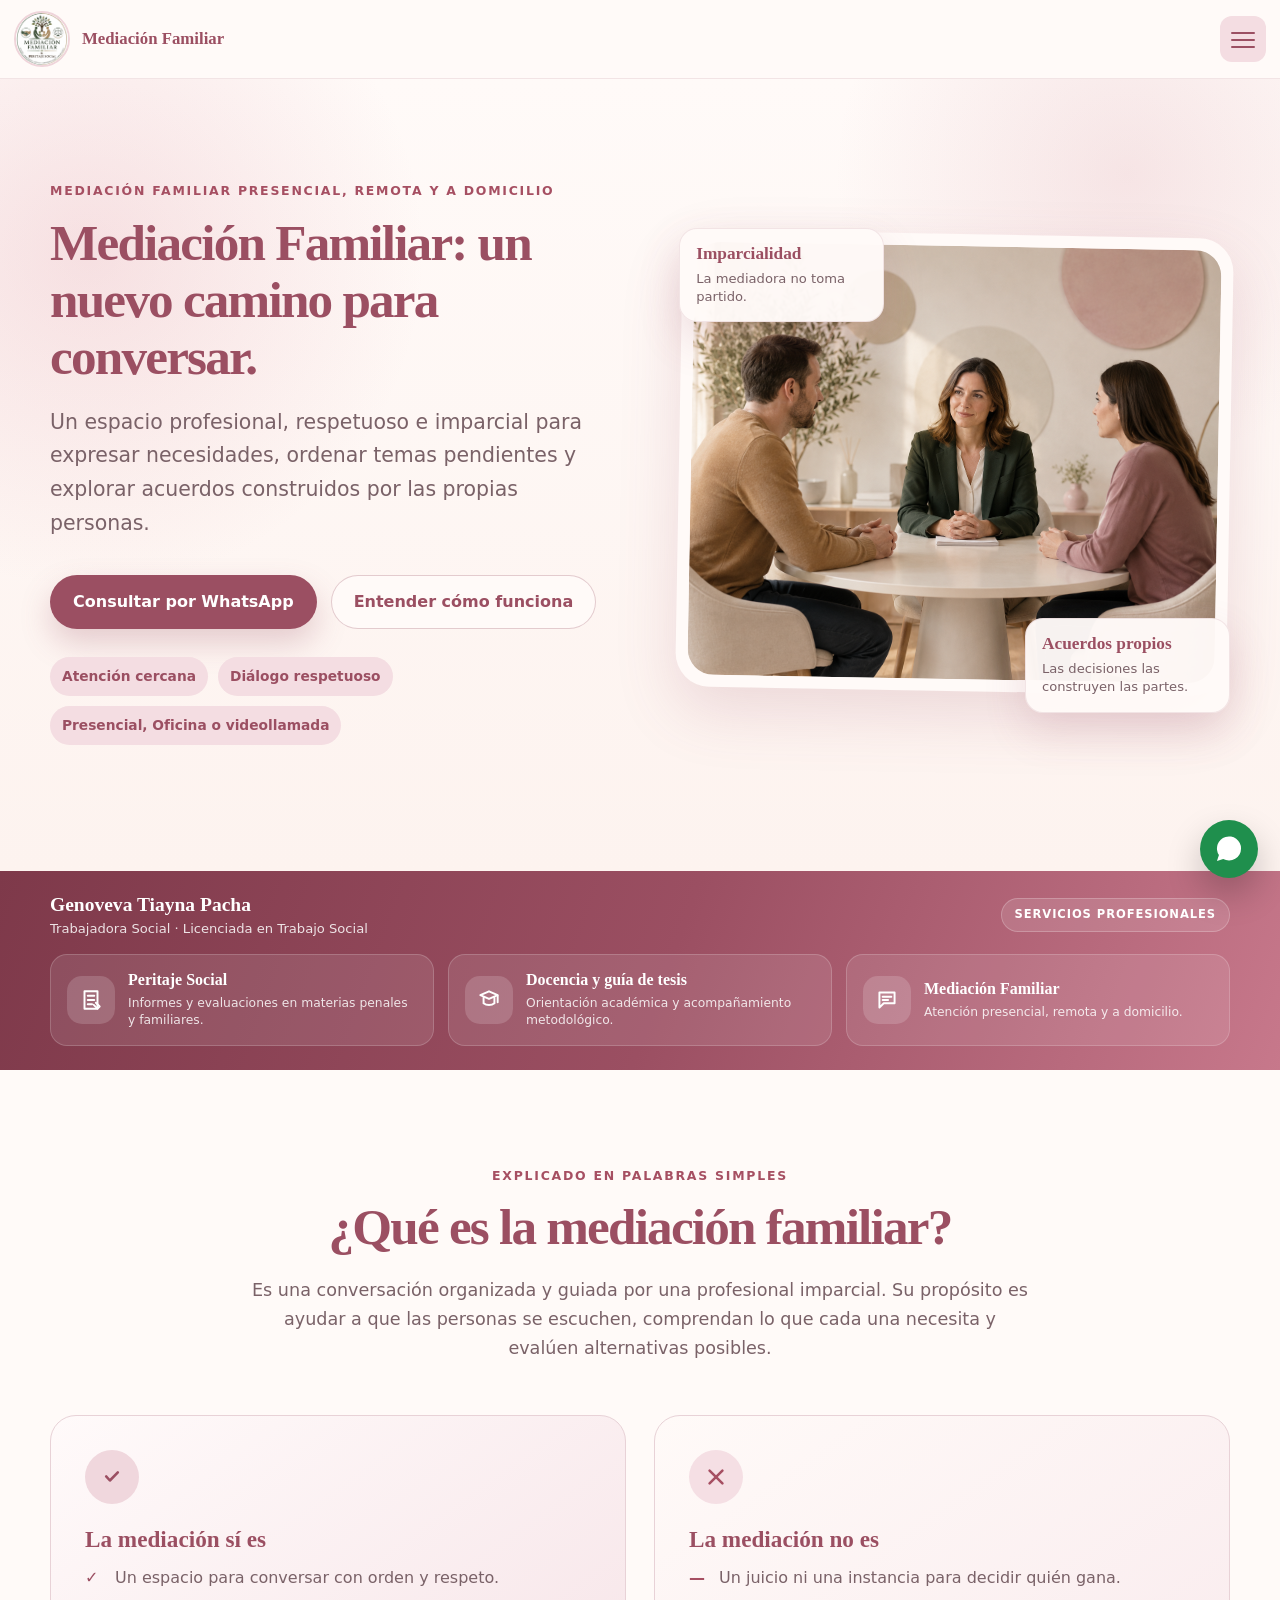
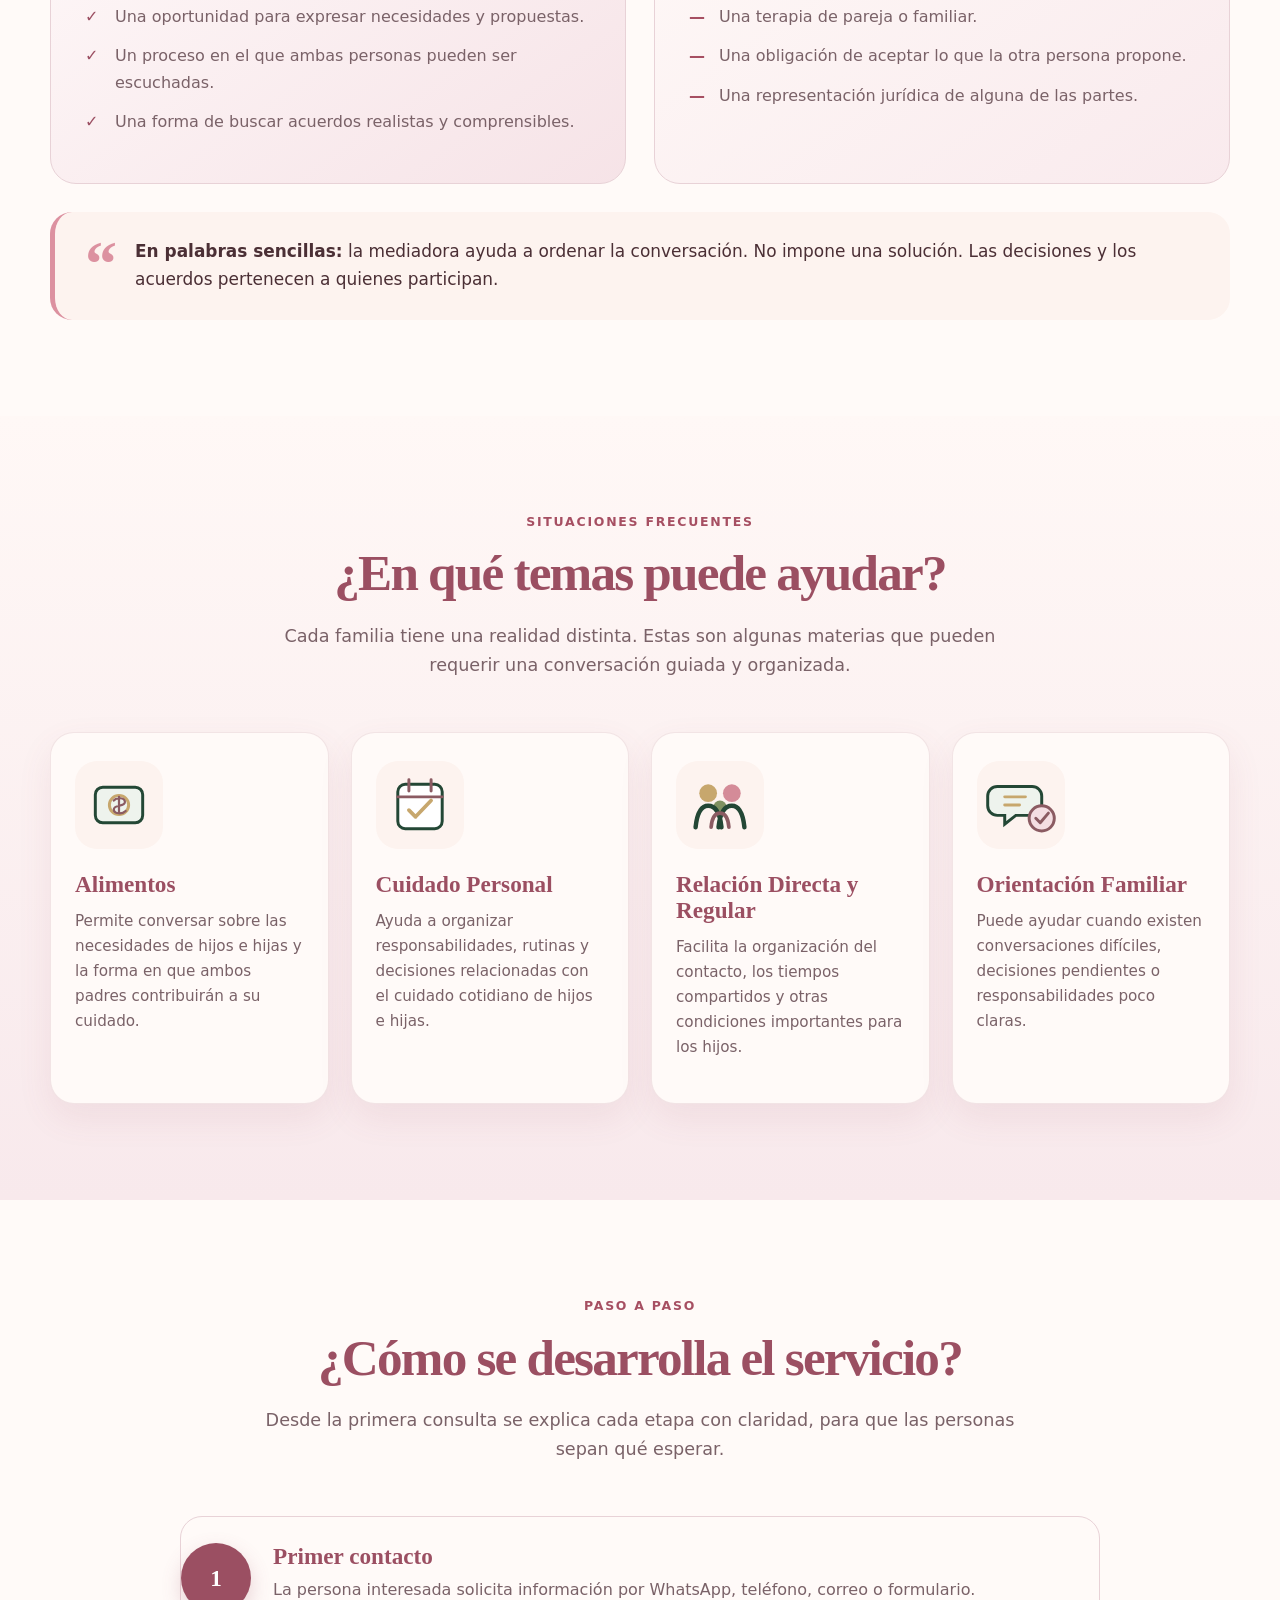
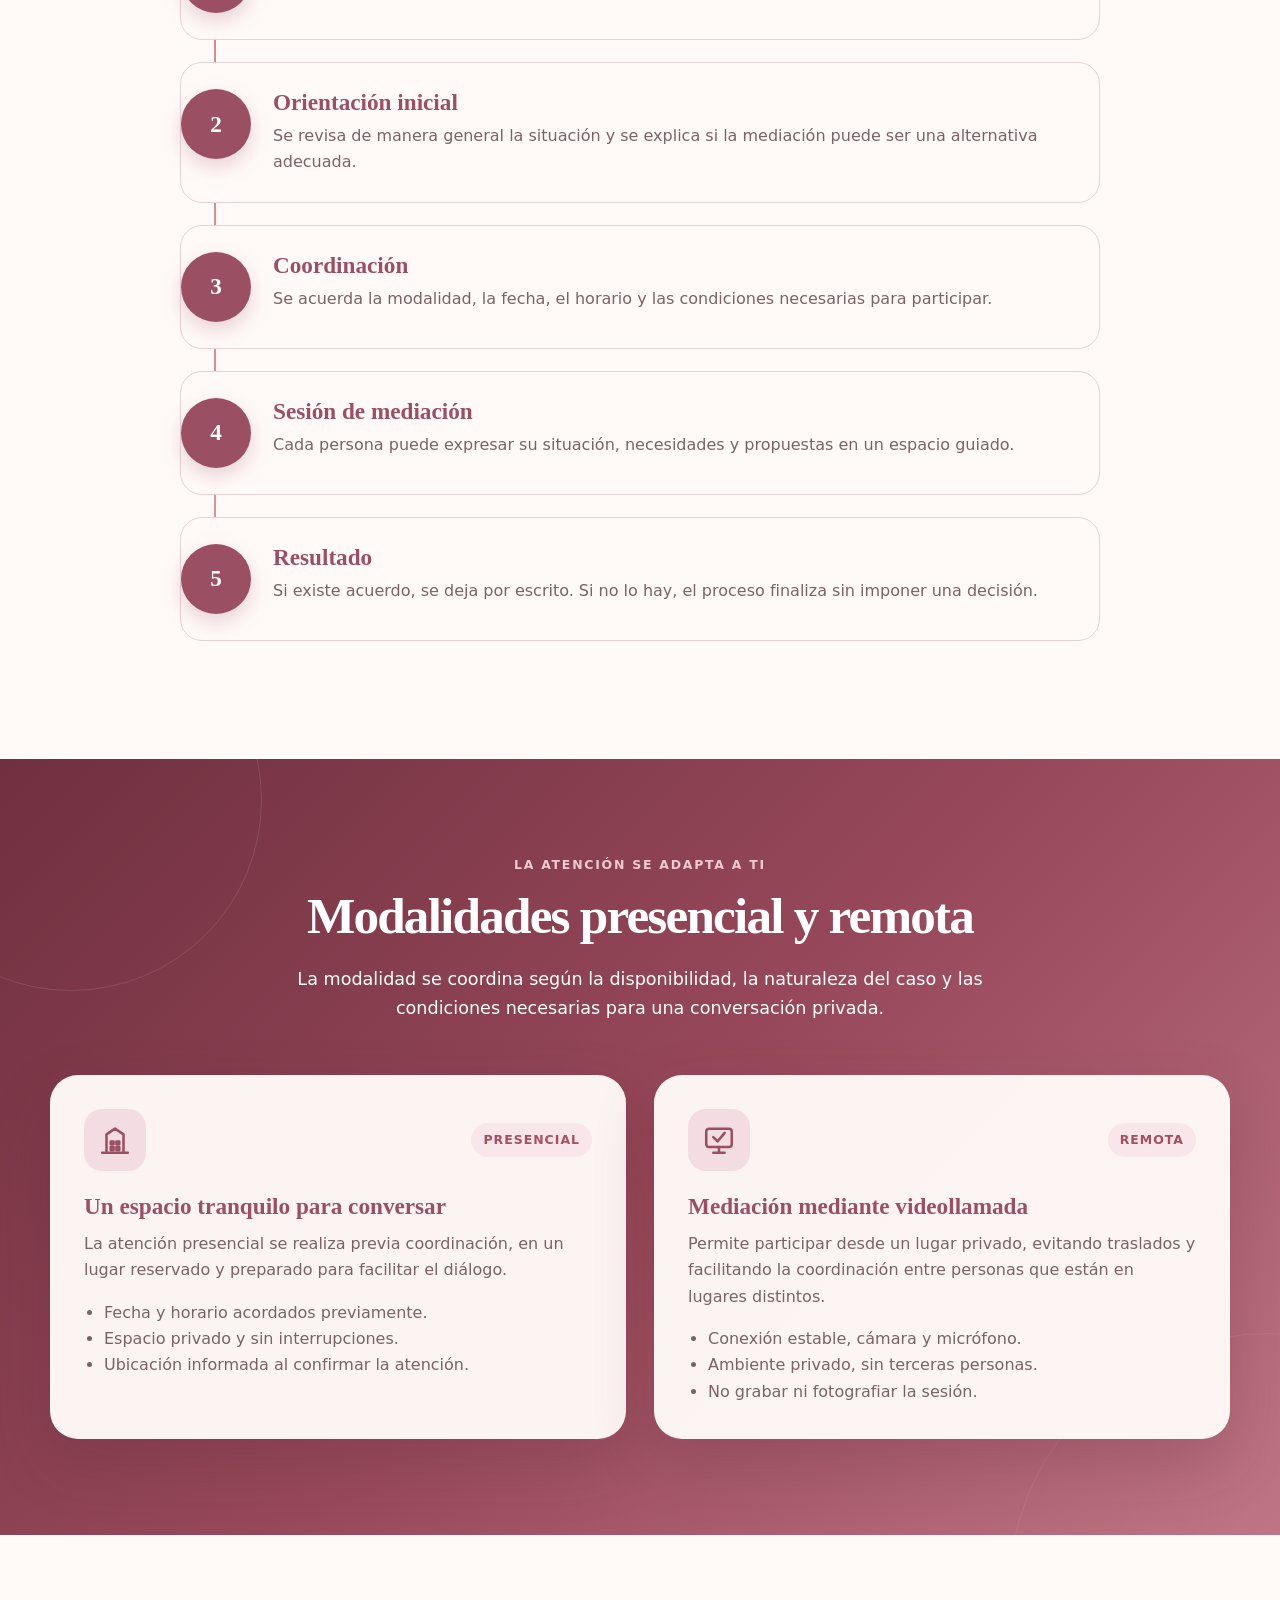
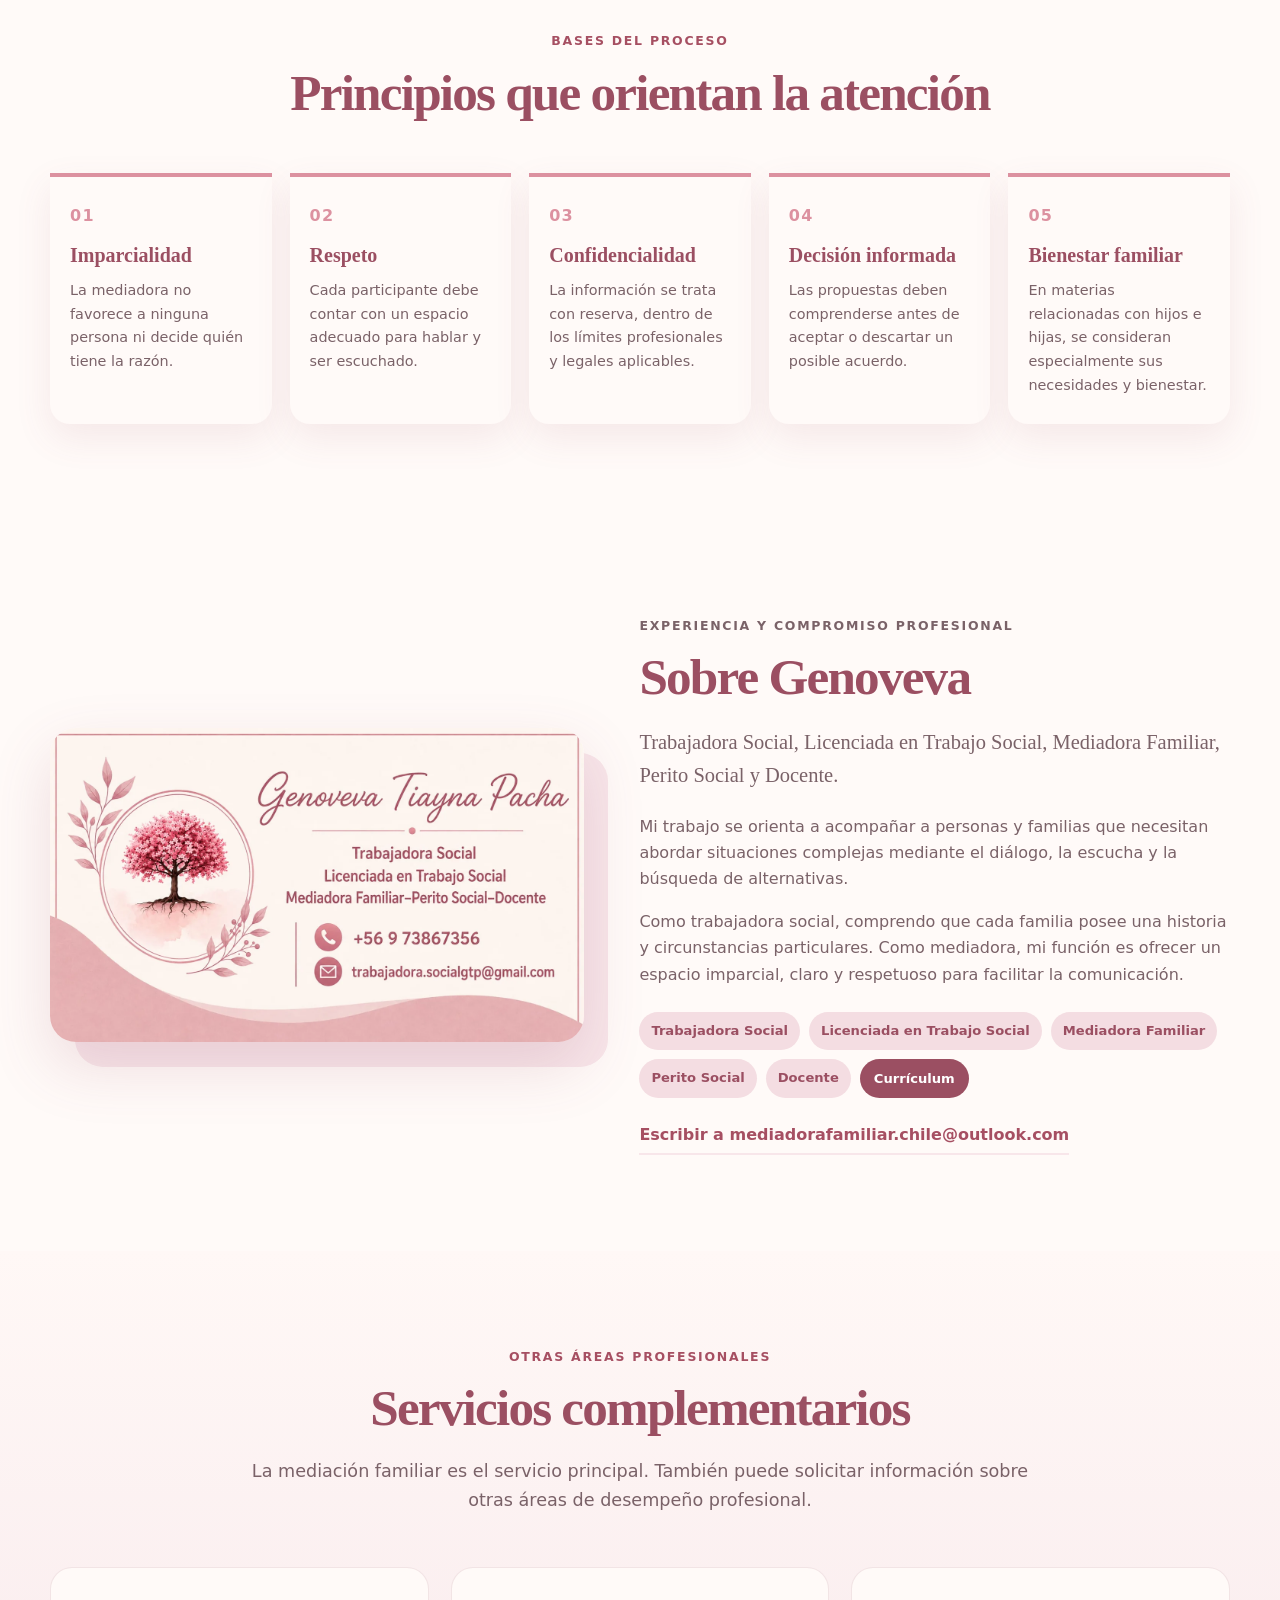
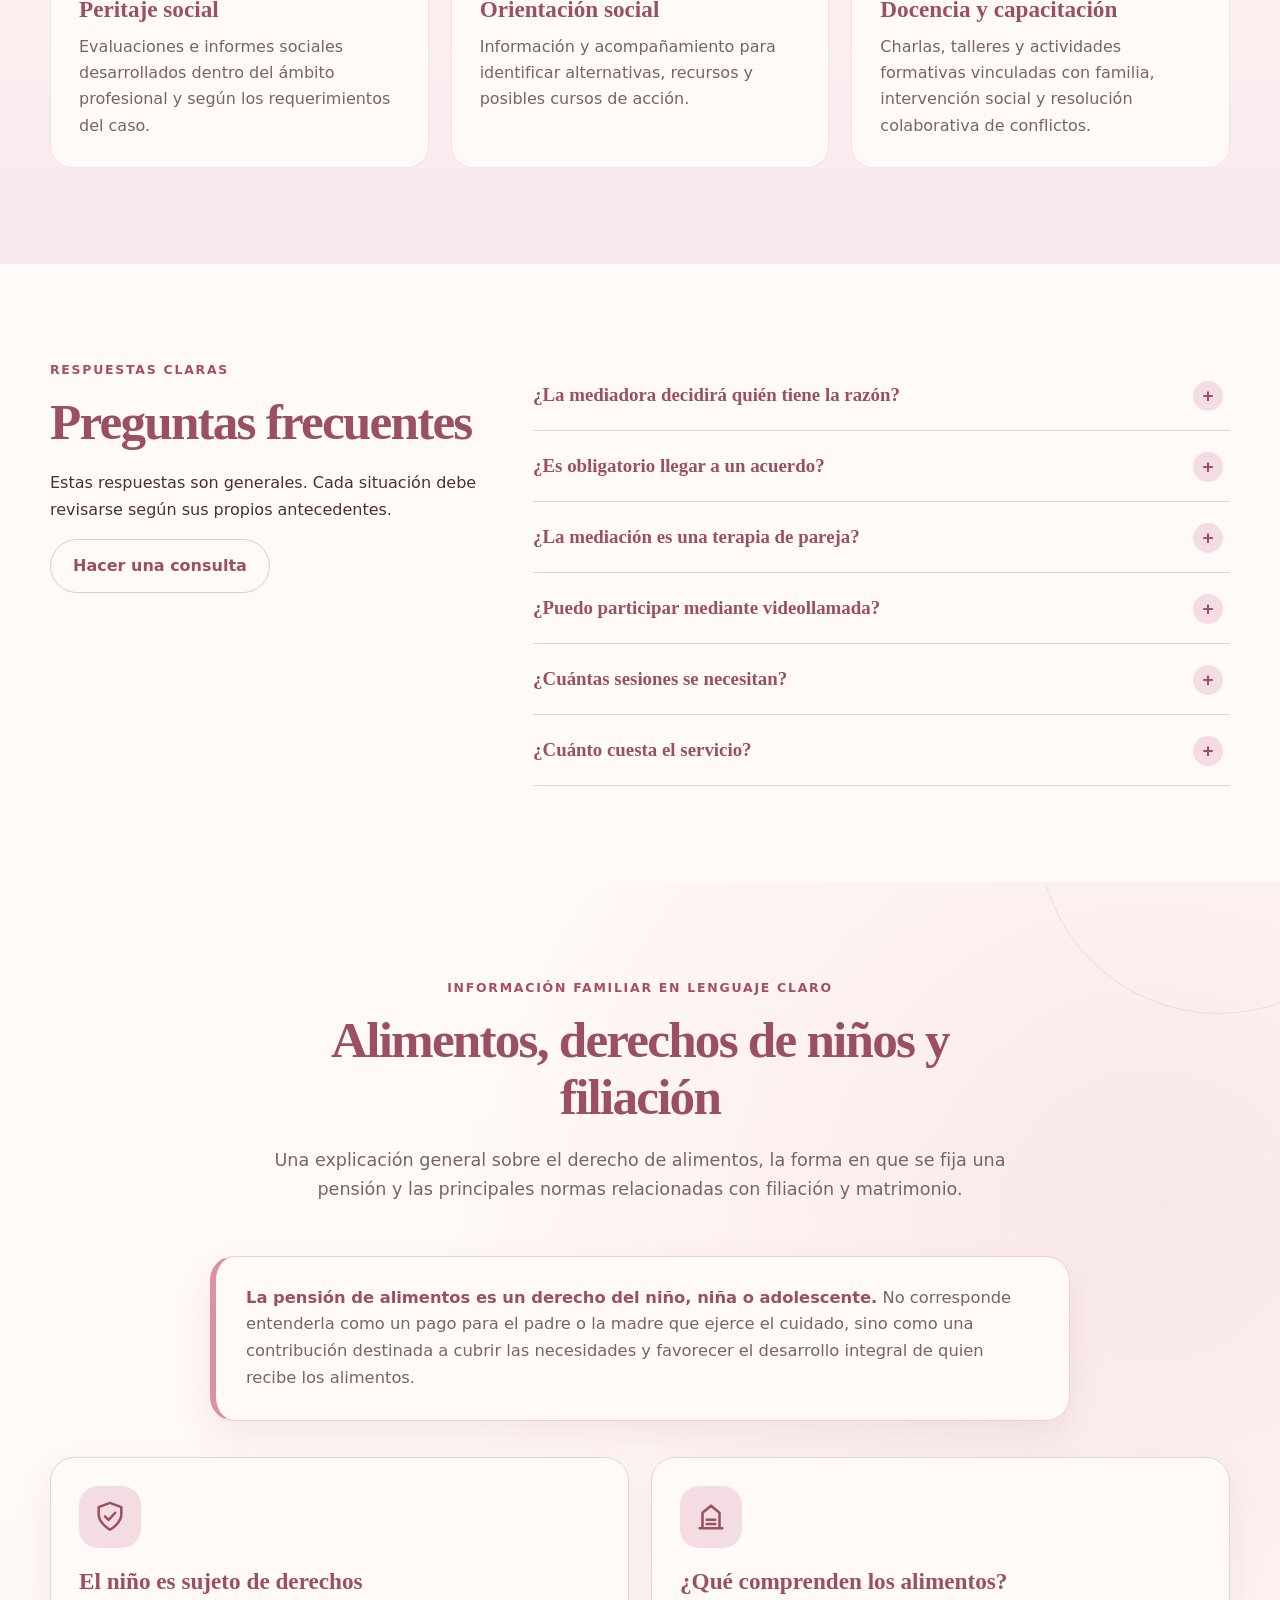
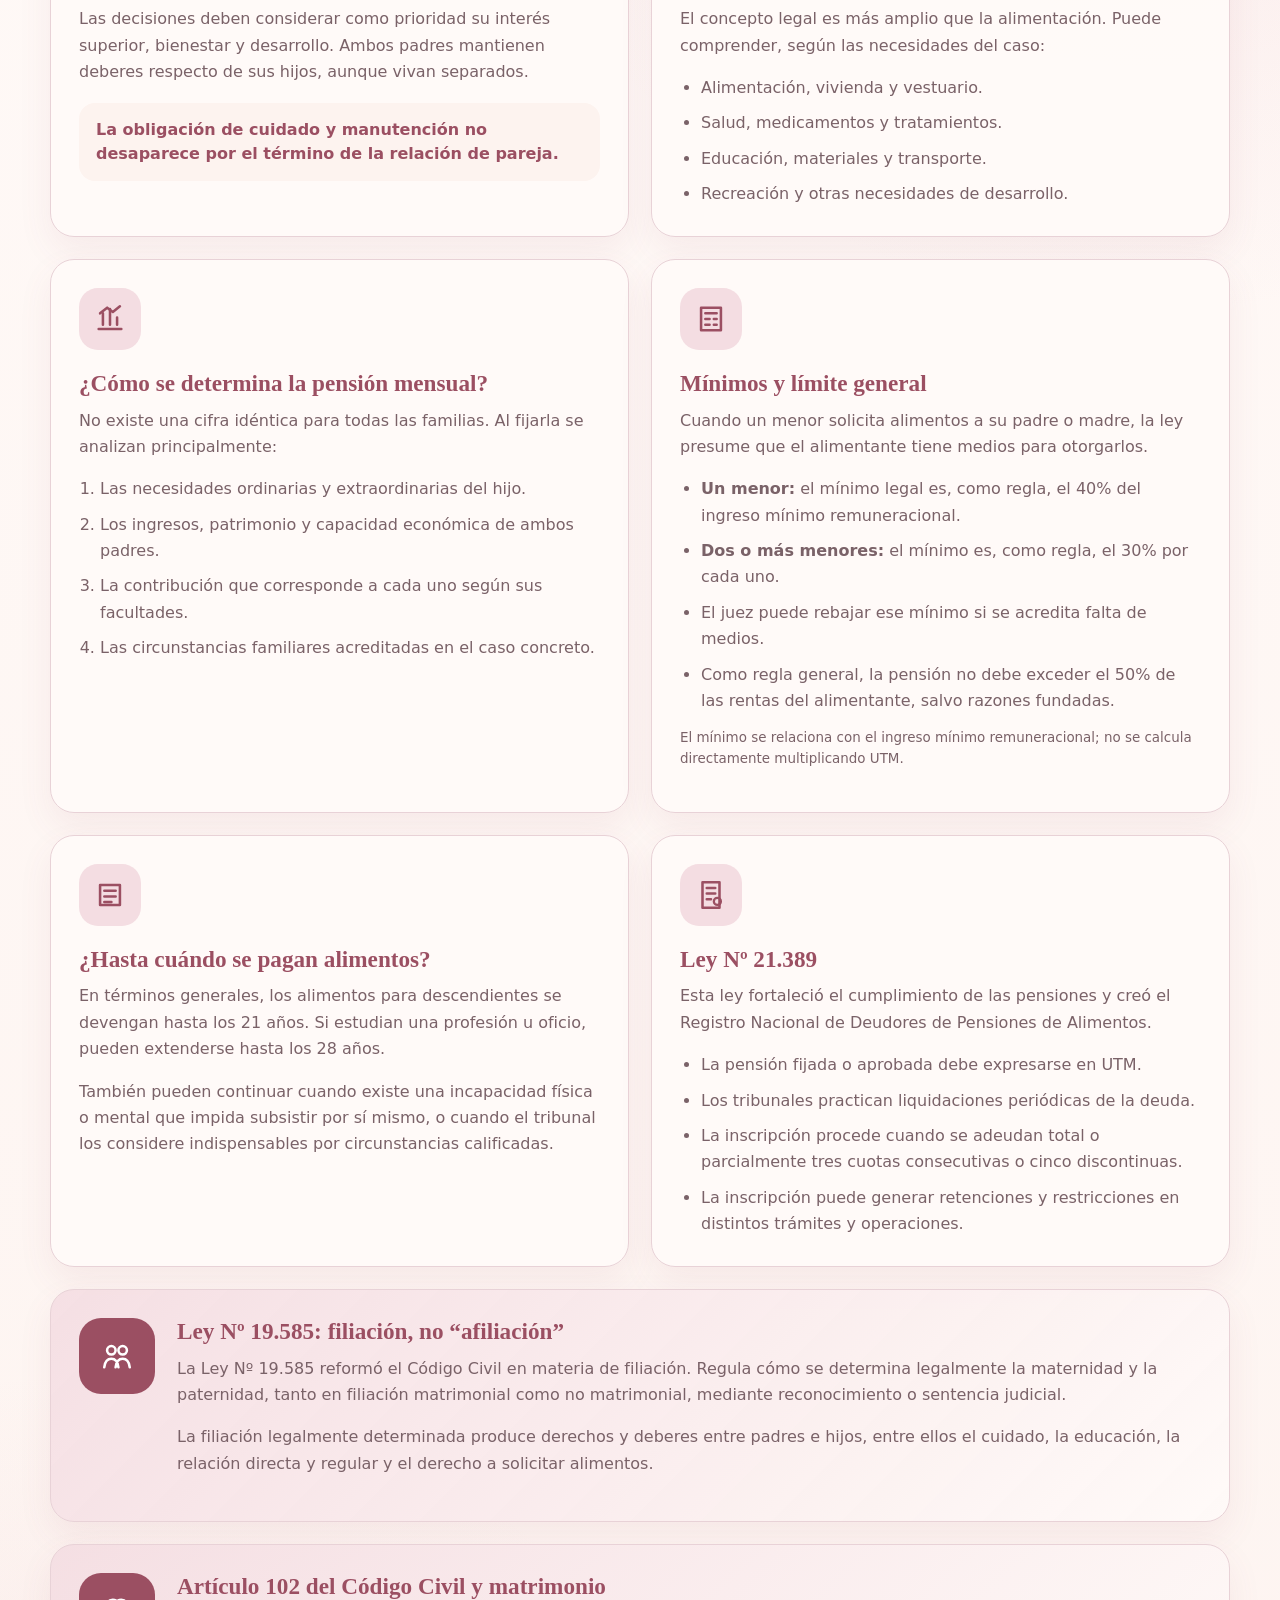
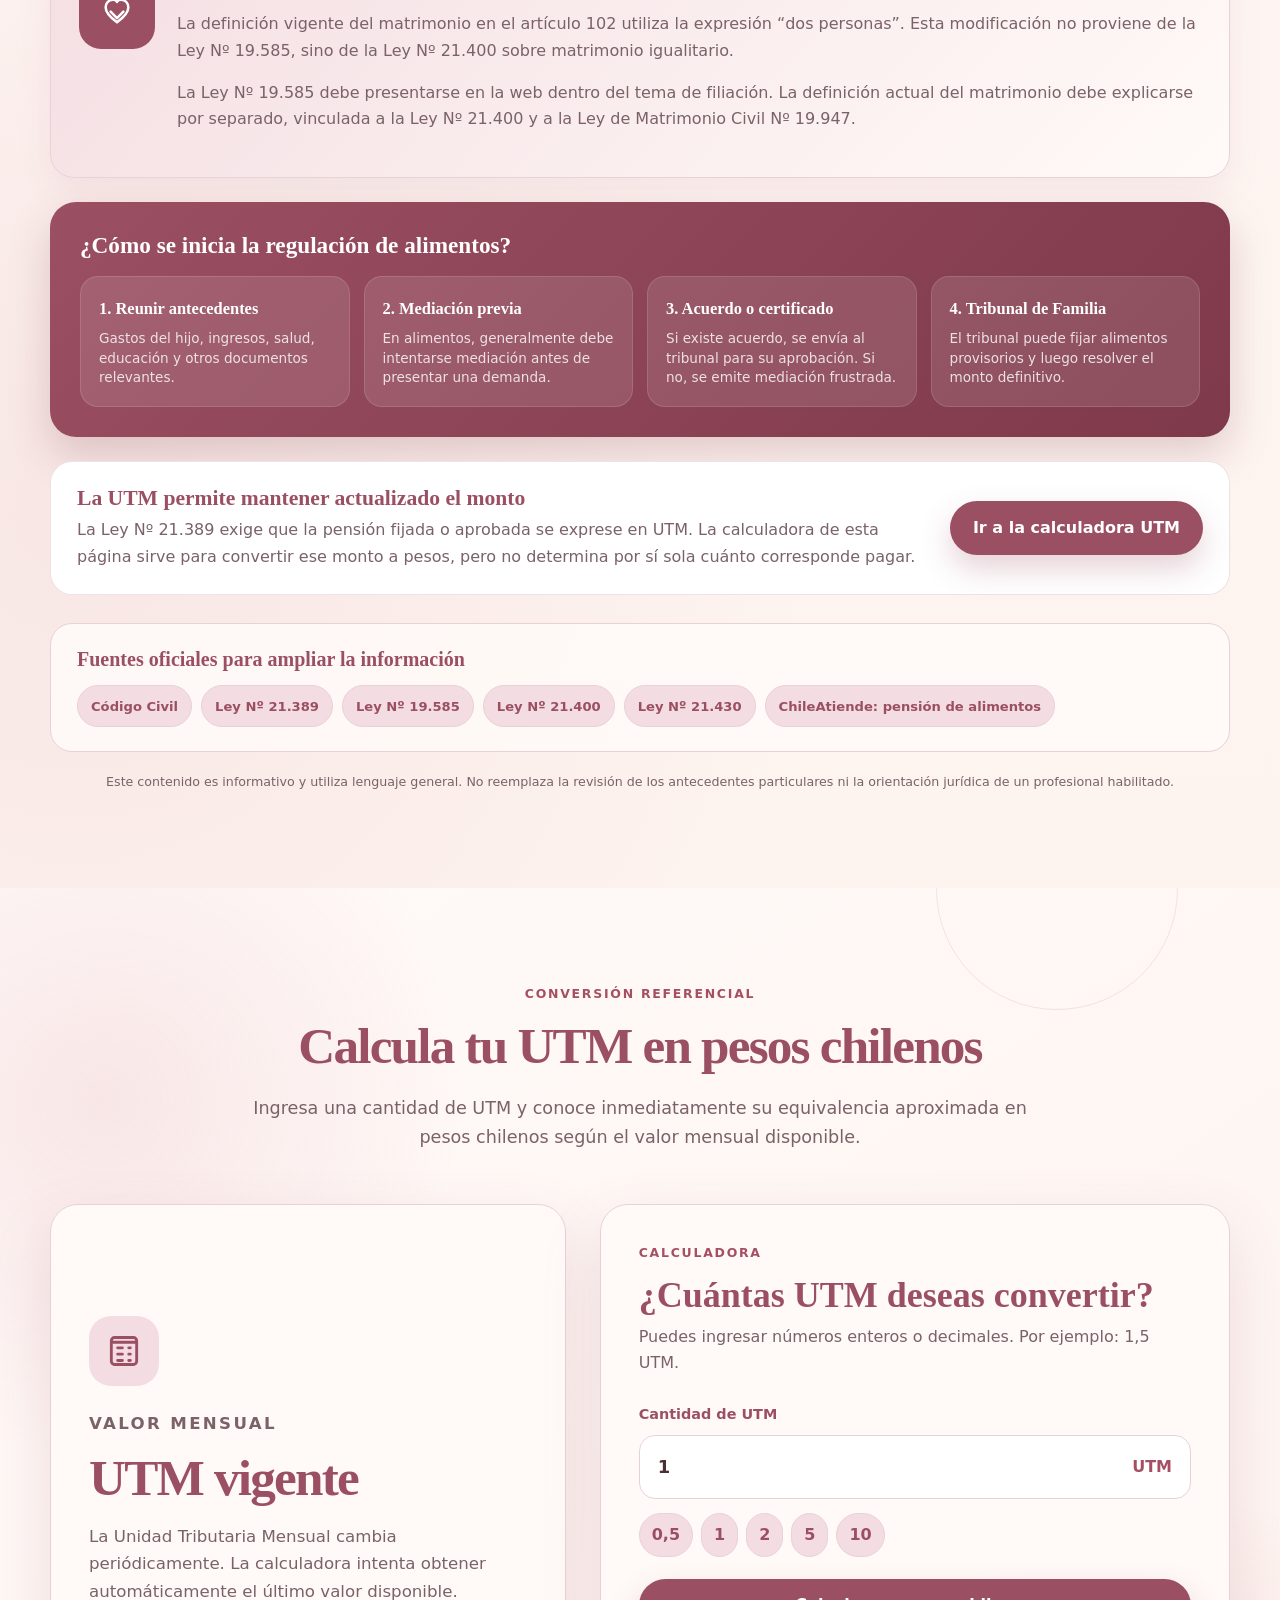
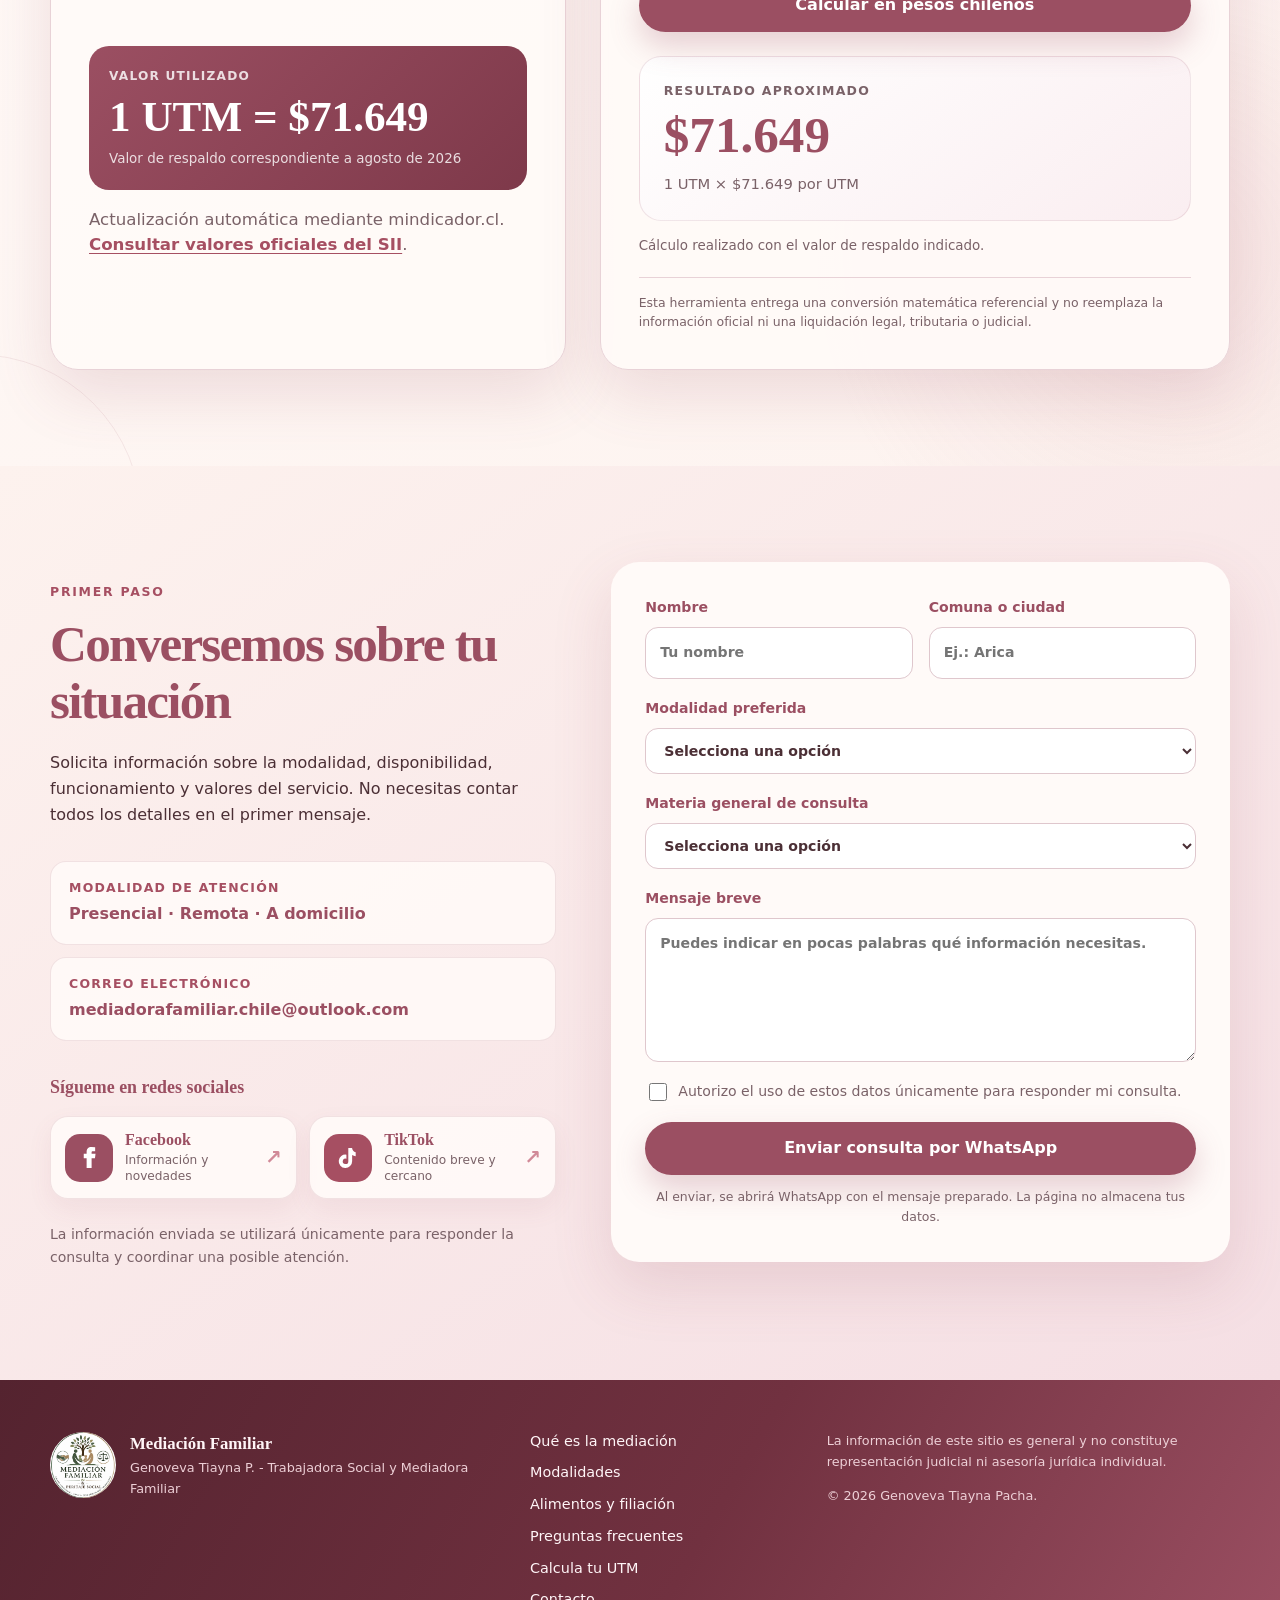
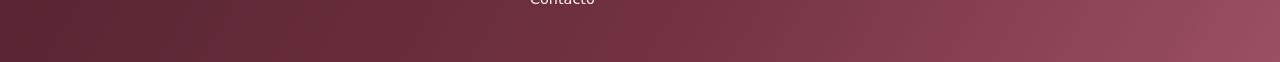
==== med/index.html @ 3a761069 "Mover archivos a la carpeta med" ====
<!doctype html>
<html lang="es">
<head>
  <meta charset="utf-8">
  <meta name="viewport" content="width=device-width, initial-scale=1">
  <title>Mediación Familiar</title>
  <meta name="description" content="Servicios de mediación familiar presencial y remota con Genoveva Tiayna Pacha, Trabajadora Social, Mediadora Familiar y Perito Social.">
  <meta name="theme-color" content="#9b4f62">
  <meta property="og:type" content="website">
  <meta property="og:title" content="Genoveva Tiayna Pacha | Mediación Familiar">
  <meta property="og:description" content="Un espacio profesional y respetuoso para conversar, comprender necesidades y buscar acuerdos familiares.">
  <meta property="og:image" content="assets/vista-previa-social.jpg">
  <link rel="icon" href="assets/favicon.svg" type="image/svg+xml">
<!--  <link rel="stylesheet" href="styles.css?v=3"> -->
    <link rel="stylesheet" href="styles_rosa_genoveva.css?v=13">
  <script type="application/ld+json">
  {
    "@context":"https://schema.org",
    "@type":"ProfessionalService",
    "name":"Genoveva Tiayna Pacha - Mediación Familiar",
    "description":"Servicios de mediación familiar presencial y remota, peritaje social y orientación profesional.",
    "telephone":"+56973867356",
    "email":"trabajadora.socialgtp@gmail.com",
    "image":"assets/logo-mediacion.webp",
    "founder":{
      "@type":"Person",
      "name":"Genoveva Tiayna Pacha",
      "jobTitle":"Trabajadora Social y Mediadora Familiar"
    }
  }
  </script>

  <style>
    /* ==================================================
       CALCULADORA UTM
       Estilos integrados en index.html
    ================================================== */
    .utm-section {
      position: relative;
      overflow: hidden;
      background:
        radial-gradient(circle at 8% 18%, rgba(220, 145, 160, 0.18), transparent 24%),
        radial-gradient(circle at 92% 82%, rgba(209, 138, 152, 0.16), transparent 24%),
        linear-gradient(145deg, var(--paper) 0%, var(--cream) 100%);
    }

    .utm-section::before,
    .utm-section::after {
      content: "";
      position: absolute;
      border-radius: 50%;
      pointer-events: none;
    }

    .utm-section::before {
      width: 240px;
      height: 240px;
      top: -120px;
      right: 8%;
      border: 1px solid rgba(155, 79, 98, 0.12);
    }

    .utm-section::after {
      width: 330px;
      height: 330px;
      left: -190px;
      bottom: -220px;
      border: 1px solid rgba(155, 79, 98, 0.10);
    }

    .utm-calculator-grid {
      position: relative;
      z-index: 1;
      display: grid;
      grid-template-columns: minmax(0, 0.9fr) minmax(0, 1.1fr);
      gap: 34px;
      align-items: stretch;
    }

    .utm-info-card,
    .utm-calculator-card {
      border: 1px solid var(--line);
      border-radius: 28px;
      background: rgba(255, 250, 248, 0.96);
      box-shadow: var(--shadow);
    }

    .utm-info-card {
      padding: 38px;
      display: flex;
      flex-direction: column;
      justify-content: center;
    }

    .utm-info-icon {
      width: 70px;
      height: 70px;
      display: grid;
      place-items: center;
      margin-bottom: 24px;
      border-radius: 22px;
      background: var(--green-soft);
      color: var(--green);
    }

    .utm-info-icon svg {
      width: 38px;
      height: 38px;
    }

    .utm-info-card h2 {
      margin-bottom: 16px;
    }

    .utm-info-card > p {
      color: var(--muted);
      font-size: 1.04rem;
    }

    .utm-current-box {
      margin-top: 24px;
      padding: 20px;
      border-radius: 20px;
      background: linear-gradient(135deg, var(--green) 0%, var(--green-2) 100%);
      color: #fff;
    }

    .utm-current-box span,
    .utm-current-box small {
      display: block;
    }

    .utm-current-label {
      margin-bottom: 7px;
      color: rgba(255, 255, 255, 0.82);
      font-size: 0.76rem;
      font-weight: 800;
      text-transform: uppercase;
      letter-spacing: 0.10em;
    }

    .utm-current-value {
      font-family: Georgia, "Times New Roman", serif;
      font-size: clamp(1.8rem, 4vw, 2.7rem);
      line-height: 1.1;
    }

    .utm-current-date {
      margin-top: 8px;
      color: rgba(255, 255, 255, 0.82);
      font-size: 0.84rem;
    }

    .utm-source {
      margin: 18px 0 0;
      color: var(--muted);
      font-size: 0.82rem;
      line-height: 1.5;
    }

    .utm-source a {
      color: var(--rose-deep);
      font-weight: 800;
      text-decoration: underline;
      text-underline-offset: 3px;
    }

    .utm-calculator-card {
      padding: 38px;
    }

    .utm-calculator-card h3 {
      margin-bottom: 8px;
      font-size: clamp(1.7rem, 3vw, 2.25rem);
    }

    .utm-calculator-intro {
      margin-bottom: 26px;
      color: var(--muted);
    }

    .utm-field {
      display: grid;
      gap: 9px;
    }

    .utm-field label {
      color: var(--green);
      font-size: 0.90rem;
      font-weight: 800;
    }

    .utm-input-wrap {
      display: grid;
      grid-template-columns: minmax(0, 1fr) auto;
      align-items: center;
      overflow: hidden;
      border: 1px solid var(--line);
      border-radius: 16px;
      background: #fff;
      transition: border-color 0.2s ease, box-shadow 0.2s ease;
    }

    .utm-input-wrap:focus-within {
      border-color: var(--rose-deep);
      box-shadow: 0 0 0 4px rgba(166, 79, 98, 0.11);
    }

    .utm-input-wrap input {
      width: 100%;
      min-width: 0;
      padding: 16px 18px;
      border: 0;
      outline: 0;
      background: transparent;
      color: var(--ink);
      font-size: 1.12rem;
      font-weight: 700;
    }

    .utm-input-suffix {
      padding: 0 18px;
      color: var(--rose-deep);
      font-weight: 900;
    }

    .utm-shortcuts {
      display: flex;
      flex-wrap: wrap;
      gap: 8px;
      margin: 14px 0 22px;
    }

    .utm-shortcut {
      padding: 8px 12px;
      border: 1px solid var(--line);
      border-radius: 999px;
      background: var(--green-soft);
      color: var(--green);
      font-weight: 800;
      cursor: pointer;
      transition: transform 0.2s ease, background 0.2s ease;
    }

    .utm-shortcut:hover,
    .utm-shortcut:focus-visible {
      transform: translateY(-2px);
      background: var(--rose-soft);
    }

    .utm-calculate-button {
      width: 100%;
      border: 0;
    }

    .utm-result {
      margin-top: 24px;
      padding: 24px;
      border: 1px solid rgba(155, 79, 98, 0.14);
      border-radius: 22px;
      background: linear-gradient(145deg, #fff 0%, var(--rose-soft) 145%);
    }

    .utm-result-label {
      display: block;
      margin-bottom: 6px;
      color: var(--muted);
      font-size: 0.78rem;
      font-weight: 800;
      text-transform: uppercase;
      letter-spacing: 0.10em;
    }

    .utm-result-value {
      display: block;
      color: var(--green);
      font-family: Georgia, "Times New Roman", serif;
      font-size: clamp(2rem, 5vw, 3.2rem);
      line-height: 1.1;
      word-break: break-word;
    }

    .utm-result-detail {
      display: block;
      margin-top: 8px;
      color: var(--muted);
      font-size: 0.92rem;
    }

    .utm-status {
      min-height: 24px;
      margin: 14px 0 0;
      color: var(--muted);
      font-size: 0.84rem;
    }

    .utm-status.is-error {
      color: #9a3345;
      font-weight: 700;
    }

    .utm-disclaimer {
      margin: 18px 0 0;
      padding-top: 16px;
      border-top: 1px solid var(--line);
      color: var(--muted);
      font-size: 0.78rem;
      line-height: 1.5;
    }

    @media (max-width: 900px) {
      .utm-calculator-grid {
        grid-template-columns: 1fr;
      }
    }

    @media (max-width: 560px) {
      .utm-info-card,
      .utm-calculator-card {
        padding: 26px 22px;
        border-radius: 22px;
      }

      .utm-shortcuts {
        display: grid;
        grid-template-columns: repeat(3, 1fr);
      }

      .utm-shortcut {
        width: 100%;
      }
    }
  </style>


  <style>
    /* ==================================================
       ALIMENTOS, DERECHOS Y FILIACIÓN
       Estilos integrados en index.html
    ================================================== */

    .family-law-section {
      position: relative;
      overflow: hidden;
      background:
        radial-gradient(circle at 90% 10%, rgba(220, 145, 160, 0.17), transparent 23%),
        radial-gradient(circle at 6% 88%, rgba(209, 138, 152, 0.13), transparent 24%),
        linear-gradient(180deg, #fffaf8 0%, #fdf3ef 100%);
    }

    .family-law-section::before {
      content: "";
      position: absolute;
      width: 360px;
      height: 360px;
      top: -230px;
      right: -120px;
      border: 1px solid rgba(155, 79, 98, 0.12);
      border-radius: 50%;
      pointer-events: none;
    }

    .family-law-intro {
      position: relative;
      z-index: 1;
      max-width: 860px;
      margin: 0 auto 36px;
      padding: 28px 30px;
      border: 1px solid var(--line);
      border-left: 6px solid var(--rose);
      border-radius: 24px;
      background: rgba(255, 250, 248, 0.95);
      box-shadow: 0 16px 38px rgba(155, 79, 98, 0.10);
    }

    .family-law-intro p {
      margin: 0;
      color: var(--muted);
      font-size: 1.02rem;
    }

    .family-law-intro strong {
      color: var(--green);
    }

    .family-law-grid {
      position: relative;
      z-index: 1;
      display: grid;
      grid-template-columns: repeat(2, minmax(0, 1fr));
      gap: 22px;
    }

    .family-law-card {
      padding: 28px;
      border: 1px solid var(--line);
      border-radius: 24px;
      background: rgba(255, 250, 248, 0.97);
      box-shadow: 0 14px 34px rgba(155, 79, 98, 0.08);
    }

    .family-law-card.featured {
      grid-column: 1 / -1;
      display: grid;
      grid-template-columns: 76px minmax(0, 1fr);
      gap: 22px;
      align-items: start;
      background:
        linear-gradient(135deg, rgba(244, 221, 226, 0.90), rgba(255, 250, 248, 0.98));
    }

    .family-law-icon {
      width: 62px;
      height: 62px;
      display: grid;
      place-items: center;
      margin-bottom: 20px;
      border-radius: 19px;
      background: var(--green-soft);
      color: var(--green);
    }

    .family-law-card.featured .family-law-icon {
      width: 76px;
      height: 76px;
      margin: 0;
      border-radius: 22px;
      background: var(--green);
      color: #fff;
    }

    .family-law-icon svg {
      width: 34px;
      height: 34px;
    }

    .family-law-card h3 {
      margin-bottom: 12px;
    }

    .family-law-card p,
    .family-law-card li {
      color: var(--muted);
    }

    .family-law-card ul,
    .family-law-card ol {
      margin: 16px 0 0;
      padding-left: 21px;
    }

    .family-law-card li + li {
      margin-top: 9px;
    }

    .family-law-card .law-highlight {
      margin-top: 18px;
      padding: 15px 17px;
      border-radius: 16px;
      background: var(--cream);
      color: var(--green);
      font-weight: 800;
      line-height: 1.5;
    }

    .family-law-card .law-small {
      margin-top: 14px;
      font-size: 0.84rem;
      line-height: 1.55;
    }

    .family-law-process {
      position: relative;
      z-index: 1;
      margin-top: 24px;
      padding: 30px;
      border-radius: 26px;
      background: linear-gradient(135deg, var(--green) 0%, var(--green-2) 100%);
      color: #fff;
      box-shadow: 0 18px 42px rgba(126, 57, 74, 0.22);
    }

    .family-law-process h3,
    .family-law-process p {
      color: #fff;
    }

    .family-law-process h3 {
      margin-bottom: 18px;
    }

    .family-law-steps {
      display: grid;
      grid-template-columns: repeat(4, minmax(0, 1fr));
      gap: 14px;
    }

    .family-law-step {
      padding: 18px;
      border-radius: 18px;
      background: rgba(255, 255, 255, 0.11);
      border: 1px solid rgba(255, 255, 255, 0.13);
    }

    .family-law-step strong {
      display: block;
      margin-bottom: 7px;
      font-family: Georgia, "Times New Roman", serif;
      font-size: 1.03rem;
    }

    .family-law-step span {
      display: block;
      color: rgba(255, 255, 255, 0.82);
      font-size: 0.85rem;
      line-height: 1.45;
    }

    .family-law-utm-note {
      position: relative;
      z-index: 1;
      display: grid;
      grid-template-columns: minmax(0, 1fr) auto;
      gap: 24px;
      align-items: center;
      margin-top: 24px;
      padding: 24px 26px;
      border: 1px solid rgba(155, 79, 98, 0.16);
      border-radius: 22px;
      background: #fff;
    }

    .family-law-utm-note h3 {
      margin-bottom: 7px;
      font-size: 1.35rem;
    }

    .family-law-utm-note p {
      margin: 0;
      color: var(--muted);
    }

    .family-law-sources {
      position: relative;
      z-index: 1;
      margin-top: 28px;
      padding: 24px 26px;
      border: 1px solid var(--line);
      border-radius: 22px;
      background: rgba(255, 250, 248, 0.92);
    }

    .family-law-sources h3 {
      margin-bottom: 15px;
      font-size: 1.25rem;
    }

    .family-law-source-links {
      display: flex;
      flex-wrap: wrap;
      gap: 9px;
    }

    .family-law-source-links a {
      display: inline-flex;
      align-items: center;
      min-height: 42px;
      padding: 9px 13px;
      border: 1px solid var(--line);
      border-radius: 999px;
      background: var(--green-soft);
      color: var(--green);
      font-size: 0.82rem;
      font-weight: 800;
      transition: transform 0.2s ease, background 0.2s ease;
    }

    .family-law-source-links a:hover,
    .family-law-source-links a:focus-visible {
      transform: translateY(-2px);
      background: var(--rose-soft);
    }

    .family-law-disclaimer {
      position: relative;
      z-index: 1;
      margin: 20px 0 0;
      color: var(--muted);
      font-size: 0.79rem;
      line-height: 1.55;
      text-align: center;
    }

    @media (min-width: 1051px) and (max-width: 1320px) {
      .main-nav {
        gap: 15px;
        font-size: 0.84rem;
      }

      .nav-cta {
        padding-inline: 14px;
      }

      .brand small {
        display: none;
      }
    }

    @media (max-width: 900px) {
      .family-law-grid {
        grid-template-columns: 1fr;
      }

      .family-law-card.featured {
        grid-column: auto;
      }

      .family-law-steps {
        grid-template-columns: repeat(2, minmax(0, 1fr));
      }

      .family-law-utm-note {
        grid-template-columns: 1fr;
      }
    }

    @media (max-width: 560px) {
      .family-law-intro,
      .family-law-card,
      .family-law-process,
      .family-law-sources {
        padding: 23px 20px;
        border-radius: 21px;
      }

      .family-law-card.featured {
        grid-template-columns: 1fr;
      }

      .family-law-card.featured .family-law-icon {
        width: 62px;
        height: 62px;
      }

      .family-law-steps {
        grid-template-columns: 1fr;
      }

      .family-law-utm-note {
        padding: 22px 20px;
      }

      .family-law-utm-note .button {
        width: 100%;
      }
    }
  </style>


  <style>
    /* Corrección autónoma de la franja de servicios */
    .professional-services-strip {
      padding: 22px 0 24px !important;
      background: linear-gradient(110deg, #7e394a 0%, #9b4f62 52%, #c7788b 100%) !important;
      color: #ffffff !important;
    }

    .professional-services-strip .professional-strip-heading {
      display: flex !important;
      flex-direction: row !important;
      align-items: center !important;
      justify-content: space-between !important;
      gap: 20px !important;
      margin: 0 0 16px !important;
      padding: 0 !important;
    }

    .professional-services-strip .professional-strip-heading > div {
      display: flex !important;
      flex-direction: column !important;
      min-width: 0 !important;
    }

    .professional-services-strip .professional-strip-heading strong {
      display: block !important;
      color: #ffffff !important;
      font-family: Georgia, "Times New Roman", serif !important;
      font-size: 1.22rem !important;
      line-height: 1.2 !important;
    }

    .professional-services-strip .professional-strip-heading div > span {
      display: block !important;
      margin-top: 4px !important;
      color: rgba(255,255,255,.85) !important;
      font-size: .82rem !important;
      line-height: 1.35 !important;
    }

    .professional-services-strip .professional-strip-label {
      display: inline-flex !important;
      flex: 0 0 auto !important;
      align-items: center !important;
      min-height: 34px !important;
      padding: 7px 13px !important;
      border: 1px solid rgba(255,255,255,.22) !important;
      border-radius: 999px !important;
      background: rgba(255,255,255,.12) !important;
      color: #ffffff !important;
      font-size: .72rem !important;
      font-weight: 800 !important;
      letter-spacing: .08em !important;
      line-height: 1 !important;
      text-transform: uppercase !important;
      white-space: nowrap !important;
    }

    .professional-services-strip .professional-services-grid {
      display: grid !important;
      grid-template-columns: repeat(3, minmax(0, 1fr)) !important;
      gap: 14px !important;
      align-items: stretch !important;
      width: 100% !important;
    }

    .professional-services-strip .professional-service-card {
      display: grid !important;
      grid-template-columns: 48px minmax(0, 1fr) !important;
      align-items: center !important;
      gap: 13px !important;
      min-width: 0 !important;
      min-height: 92px !important;
      margin: 0 !important;
      padding: 15px 16px !important;
      border: 1px solid rgba(255,255,255,.18) !important;
      border-radius: 17px !important;
      background: rgba(255,255,255,.10) !important;
      box-shadow: none !important;
    }

    .professional-services-strip .professional-service-icon {
      display: grid !important;
      place-items: center !important;
      width: 48px !important;
      height: 48px !important;
      min-width: 48px !important;
      max-width: 48px !important;
      min-height: 48px !important;
      max-height: 48px !important;
      margin: 0 !important;
      padding: 0 !important;
      overflow: hidden !important;
      border-radius: 15px !important;
      background: rgba(255,255,255,.16) !important;
      color: #ffffff !important;
    }

    .professional-services-strip .professional-service-icon svg {
      display: block !important;
      width: 26px !important;
      height: 26px !important;
      min-width: 26px !important;
      max-width: 26px !important;
      min-height: 26px !important;
      max-height: 26px !important;
      margin: 0 !important;
      padding: 0 !important;
      color: #ffffff !important;
    }

    .professional-services-strip .professional-service-text {
      display: flex !important;
      flex-direction: column !important;
      justify-content: center !important;
      min-width: 0 !important;
      margin: 0 !important;
      padding: 0 !important;
    }

    .professional-services-strip .professional-service-text strong {
      display: block !important;
      margin: 0 !important;
      color: #ffffff !important;
      font-family: Georgia, "Times New Roman", serif !important;
      font-size: 1rem !important;
      line-height: 1.22 !important;
    }

    .professional-services-strip .professional-service-text small {
      display: block !important;
      margin: 5px 0 0 !important;
      color: rgba(255,255,255,.84) !important;
      font-size: .77rem !important;
      line-height: 1.38 !important;
    }

    @media (max-width: 980px) {
      .professional-services-strip .professional-services-grid {
        grid-template-columns: 1fr !important;
      }

      .professional-services-strip .professional-service-card {
        min-height: 80px !important;
      }
    }

    @media (max-width: 620px) {
      .professional-services-strip {
        padding: 19px 0 21px !important;
      }

      .professional-services-strip .professional-strip-heading {
        flex-direction: column !important;
        align-items: flex-start !important;
        gap: 10px !important;
      }

      .professional-services-strip .professional-service-card {
        grid-template-columns: 44px minmax(0, 1fr) !important;
        padding: 14px !important;
      }

      .professional-services-strip .professional-service-icon {
        width: 44px !important;
        height: 44px !important;
        min-width: 44px !important;
        max-width: 44px !important;
        min-height: 44px !important;
        max-height: 44px !important;
      }

      .professional-services-strip .professional-service-icon svg {
        width: 24px !important;
        height: 24px !important;
        min-width: 24px !important;
        max-width: 24px !important;
        min-height: 24px !important;
        max-height: 24px !important;
      }
    }
  </style>


  <style>
    /* ==================================================
       CURRÍCULUM PROFESIONAL DESPLEGABLE
    ================================================== */

    .credential-cv-toggle {
      display: inline-flex;
      align-items: center;
      justify-content: center;
      min-height: 35px;
      padding: 8px 13px;
      border: 1px solid rgba(155, 79, 98, 0.18);
      border-radius: 999px;
      background: var(--green);
      color: #ffffff;
      font: inherit;
      font-size: 0.82rem;
      font-weight: 800;
      cursor: pointer;
      transition: transform 0.2s ease, background 0.2s ease, box-shadow 0.2s ease;
    }

    .credential-cv-toggle:hover,
    .credential-cv-toggle:focus-visible {
      transform: translateY(-2px);
      background: var(--green-2);
      box-shadow: 0 10px 22px rgba(155, 79, 98, 0.18);
    }

    .cv-section {
      position: relative;
      overflow: hidden;
      background:
        radial-gradient(circle at 92% 8%, rgba(220, 145, 160, 0.17), transparent 23%),
        radial-gradient(circle at 5% 86%, rgba(209, 138, 152, 0.13), transparent 24%),
        linear-gradient(180deg, #fffaf8 0%, #fdf3ef 100%);
    }

    .cv-section[hidden] {
      display: none !important;
    }

    .cv-heading {
      display: grid;
      grid-template-columns: minmax(0, 1fr) auto;
      gap: 24px;
      align-items: start;
      margin-bottom: 34px;
    }

    .cv-heading > div {
      max-width: 850px;
    }

    .cv-heading h2 {
      margin-bottom: 14px;
    }

    .cv-heading p:last-child {
      color: var(--muted);
      font-size: 1.04rem;
    }

    .cv-close-button {
      padding: 10px 15px;
      border: 1px solid var(--line);
      border-radius: 999px;
      background: #ffffff;
      color: var(--green);
      font-weight: 800;
      cursor: pointer;
    }

    .cv-summary-grid {
      display: grid;
      grid-template-columns: repeat(4, minmax(0, 1fr));
      gap: 14px;
      margin-bottom: 26px;
    }

    .cv-summary-card {
      display: grid;
      grid-template-columns: 52px minmax(0, 1fr);
      align-items: center;
      gap: 13px;
      min-width: 0;
      padding: 16px;
      border: 1px solid var(--line);
      border-radius: 19px;
      background: rgba(255, 250, 248, 0.97);
      box-shadow: 0 12px 28px rgba(155, 79, 98, 0.08);
    }

    .cv-summary-icon {
      width: 52px;
      height: 52px;
      display: grid;
      place-items: center;
      border-radius: 16px;
      background: var(--green-soft);
      color: var(--green);
    }

    .cv-summary-icon svg {
      width: 28px;
      height: 28px;
    }

    .cv-summary-card div {
      display: flex;
      flex-direction: column;
      min-width: 0;
    }

    .cv-summary-card strong {
      color: var(--green);
      font-family: Georgia, "Times New Roman", serif;
      font-size: 1rem;
      line-height: 1.2;
    }

    .cv-summary-card span {
      margin-top: 4px;
      color: var(--muted);
      font-size: 0.76rem;
      line-height: 1.35;
    }

    .cv-layout {
      display: grid;
      grid-template-columns: minmax(0, 1.45fr) minmax(300px, 0.75fr);
      gap: 22px;
      align-items: start;
    }

    .cv-main,
    .cv-side {
      display: grid;
      gap: 22px;
    }

    .cv-panel {
      padding: 28px;
      border: 1px solid var(--line);
      border-radius: 24px;
      background: rgba(255, 250, 248, 0.98);
      box-shadow: 0 14px 34px rgba(155, 79, 98, 0.08);
    }

    .cv-panel-soft {
      background: linear-gradient(145deg, #fffaf8, var(--rose-soft));
    }

    .cv-panel-heading {
      display: grid;
      grid-template-columns: 42px minmax(0, 1fr);
      gap: 13px;
      align-items: start;
      margin-bottom: 20px;
    }

    .cv-panel-heading > span {
      width: 42px;
      height: 42px;
      display: grid;
      place-items: center;
      border-radius: 14px;
      background: var(--green);
      color: #ffffff;
      font-size: 0.78rem;
      font-weight: 900;
    }

    .cv-panel-heading .eyebrow {
      margin-bottom: 5px;
    }

    .cv-panel-heading h3 {
      margin: 0;
    }

    .cv-timeline {
      display: grid;
      gap: 0;
    }

    .cv-item {
      display: grid;
      grid-template-columns: 105px minmax(0, 1fr);
      gap: 18px;
      padding: 17px 0;
      border-top: 1px solid var(--line);
    }

    .cv-item:first-child {
      padding-top: 0;
      border-top: 0;
    }

    .cv-item:last-child {
      padding-bottom: 0;
    }

    .cv-item time {
      color: var(--rose-deep);
      font-size: 0.84rem;
      font-weight: 900;
      letter-spacing: 0.02em;
    }

    .cv-item div {
      display: flex;
      flex-direction: column;
      min-width: 0;
    }

    .cv-item strong {
      color: var(--green);
      font-size: 0.98rem;
      line-height: 1.35;
    }

    .cv-item span {
      margin-top: 4px;
      color: var(--muted);
      font-size: 0.88rem;
      line-height: 1.5;
    }

    .cv-list {
      margin: 0;
      padding: 0;
      list-style: none;
    }

    .cv-list li {
      position: relative;
      padding: 12px 0 12px 20px;
      border-top: 1px solid var(--line);
      color: var(--muted);
      font-size: 0.87rem;
      line-height: 1.48;
    }

    .cv-list li:first-child {
      padding-top: 0;
      border-top: 0;
    }

    .cv-list li::before {
      content: "";
      position: absolute;
      left: 0;
      top: 19px;
      width: 7px;
      height: 7px;
      border-radius: 50%;
      background: var(--rose);
    }

    .cv-list li:first-child::before {
      top: 7px;
    }

    .cv-list strong {
      color: var(--rose-deep);
    }

    .cv-publication p,
    .cv-note p {
      color: var(--muted);
      font-size: 0.9rem;
      line-height: 1.55;
    }

    .cv-note {
      border-left: 5px solid var(--rose);
    }

    .cv-note h3 {
      font-size: 1.2rem;
    }

    .cv-footer-actions {
      display: flex;
      flex-wrap: wrap;
      justify-content: center;
      gap: 12px;
      margin-top: 28px;
    }

    @media (max-width: 1050px) {
      .cv-summary-grid {
        grid-template-columns: repeat(2, minmax(0, 1fr));
      }

      .cv-layout {
        grid-template-columns: 1fr;
      }
    }

    @media (max-width: 680px) {
      .cv-heading {
        grid-template-columns: 1fr;
      }

      .cv-close-button {
        justify-self: start;
      }

      .cv-summary-grid {
        grid-template-columns: 1fr;
      }

      .cv-panel {
        padding: 22px 19px;
        border-radius: 21px;
      }

      .cv-item {
        grid-template-columns: 1fr;
        gap: 6px;
      }

      .cv-footer-actions {
        display: grid;
      }

      .cv-footer-actions .button {
        width: 100%;
      }
    }
  </style>

</head>
<body>
  <a class="skip-link" href="#contenido">Saltar al contenido</a>

  <header class="site-header" id="inicio">
    <div class="container header-inner">
      <a class="brand" href="#inicio" aria-label="Ir al inicio">
        <img src="assets/logo-mediacion.webp" alt="Logo de Mediación Familiar y Peritaje Social">
        <span>
          <strong>Mediación Familiar</strong>
          <small>Genoveva Tiayna P. - Trabajadora Social</small>
        </span>
      </a>

      <button class="menu-button" type="button" aria-label="Abrir menú" aria-expanded="false" aria-controls="main-nav">
        <span></span><span></span><span></span>
      </button>

      <nav id="main-nav" class="main-nav" aria-label="Navegación principal">
        <a href="#mediacion">Qué es</a>
        <a href="#materias">En qué ayuda</a>
        <a href="#alimentos-filiacion">Alimentos y filiación</a>
        <a href="#modalidades">Modalidades</a>
        <a href="#sobre-mi">Sobre mí</a>
        <a href="#preguntas">Preguntas</a>
        <a href="#calcula-utm">Calcula tu UTM</a>
        <a class="nav-cta" href="#contacto">Solicitar orientación</a>
      </nav>
    </div>
  </header>

  <main id="contenido">
    <section class="hero section">
      <div class="container hero-grid">
        <div class="hero-copy reveal">
          <p class="eyebrow">Mediación familiar presencial, remota y a domicilio</p>
         <!-- <h1>Cuando conversar se vuelve difícil, la mediación puede abrir un nuevo camino.</h1> -->
          <h2>Mediación Familiar: un nuevo camino para conversar.</h2>

          <p class="lead">Un espacio profesional, respetuoso e imparcial para expresar necesidades, ordenar temas pendientes y explorar acuerdos construidos por las propias personas.</p>

          <div class="hero-actions">
            <a class="button primary" href="https://wa.me/56973867356?text=Hola%20Genoveva%2C%20quisiera%20solicitar%20informaci%C3%B3n%20sobre%20mediaci%C3%B3n%20familiar." target="_blank" rel="noopener">Consultar por WhatsApp</a>
            <a class="button secondary" href="#mediacion">Entender cómo funciona</a>
          </div>

          <div class="trust-list" aria-label="Características del servicio">
            <span>Atención cercana</span>
            <span>Diálogo respetuoso</span>
            <span>Presencial, Oficina o videollamada</span>
          </div>
        </div>

     <!--   <div class="hero-visual reveal" aria-label="Ilustración de una conversación mediada">
          <div class="hero-card">
            <svg viewBox="0 0 620 510" role="img" aria-labelledby="hero-svg-title hero-svg-desc">
              <title id="hero-svg-title">Conversación familiar guiada por una mediadora</title>
              <desc id="hero-svg-desc">Tres personas conversan alrededor de una mesa en un ambiente tranquilo.</desc>
              <defs>
                <linearGradient id="bg" x1="0" x2="1">
                  <stop offset="0" stop-color="#eef3ed"/>
                  <stop offset="1" stop-color="#f7e9e8"/>
                </linearGradient>
              </defs>
              <rect width="620" height="510" rx="36" fill="url(#bg)"/>
              <circle cx="110" cy="95" r="38" fill="#c7a76d" opacity=".32"/>
              <circle cx="520" cy="95" r="54" fill="#d48b98" opacity=".24"/>
              <path d="M90 385c80-30 132-29 205 1s155 25 238-4" fill="none" stroke="#c7a76d" stroke-width="12" stroke-linecap="round" opacity=".42"/>
              <ellipse cx="310" cy="337" rx="197" ry="54" fill="#fff" stroke="#d9d8d0" stroke-width="4"/>

              <g transform="translate(260 110)">
                <circle cx="50" cy="44" r="37" fill="#d7a474"/>
                <path d="M22 41c0-33 17-51 39-51 20 0 37 16 37 42-14-14-36-18-63-7z" fill="#3f332b"/>
                <path d="M4 163c6-53 22-84 46-84s41 31 47 84" fill="#234735"/>
                <path d="M17 142c28 13 43 13 69 0" fill="none" stroke="#fff" stroke-width="7" stroke-linecap="round" opacity=".85"/>
              </g>

              <g transform="translate(82 172)">
                <circle cx="55" cy="44" r="38" fill="#b97950"/>
                <path d="M17 41C21 11 37-5 60-5c20 0 36 14 39 37-18-8-39-10-68 2z" fill="#554037"/>
                <path d="M8 166c7-56 24-87 50-87s44 31 51 87" fill="#b88755"/>
              </g>

              <g transform="translate(430 172)">
                <circle cx="55" cy="44" r="38" fill="#d9a67f"/>
                <path d="M16 39C21 9 39-6 60-6c22 0 37 15 40 40-21-11-45-9-73 2z" fill="#58433a"/>
                <path d="M6 166c7-56 25-87 51-87s44 31 51 87" fill="#8b5b62"/>
              </g>

              <path d="M190 292c31-34 69-45 112-30" fill="none" stroke="#b88755" stroke-width="12" stroke-linecap="round"/>
              <path d="M430 292c-31-34-69-45-112-30" fill="none" stroke="#8b5b62" stroke-width="12" stroke-linecap="round"/>
              <path d="M255 273c25 21 84 21 109 0" fill="none" stroke="#234735" stroke-width="13" stroke-linecap="round"/>

              <g transform="translate(214 409)">
                <rect width="192" height="54" rx="27" fill="#234735"/>
                <text x="96" y="35" text-anchor="middle" font-size="21" font-family="Arial, sans-serif" fill="#fff">Escuchar · Comprender</text>
              </g>
            </svg>
          </div> -->


<div
  class="hero-visual reveal"
  aria-label="Sesión profesional de mediación familiar"
>
  <div class="hero-card">
    <img
      src="assets/imagen_1.png"
      alt="Mediadora familiar conversando con dos personas alrededor de una mesa"
      width="1353"
      height="1163"
      fetchpriority="high"
    >
  </div>

  <div class="floating-note note-one">
    <strong>Imparcialidad</strong>
    <span>La mediadora no toma partido.</span>
  </div>

  <div class="floating-note note-two">
    <strong>Acuerdos propios</strong>
    <span>Las decisiones las construyen las partes.</span>
  </div>
</div>



         <!-- <div class="floating-note note-one"><strong>Imparcialidad</strong><span>La mediadora no toma partido.</span></div> -->
         <!-- <div class="floating-note note-two"><strong>Acuerdos propios</strong><span>Las decisiones las construyen las personas.</span></div> -->
        </div>
      </div>
    </section>
<section class="intro-strip professional-services-strip" aria-label="Identificación y servicios profesionales">
      <div class="container">

        <div class="professional-strip-heading">
          <div>
            <strong>Genoveva Tiayna Pacha</strong>
            <span>Trabajadora Social · Licenciada en Trabajo Social</span>
          </div>
          <span class="professional-strip-label">Servicios profesionales</span>
        </div>

        <div class="professional-services-grid">
          <article class="professional-service-card">
            <span class="professional-service-icon" aria-hidden="true">
              <svg viewBox="0 0 24 24" width="26" height="26">
                <path d="M6 4h12v16H6zM9 8h6M9 12h6M9 16h4" fill="none" stroke="currentColor" stroke-width="1.8" stroke-linecap="round" stroke-linejoin="round"/>
                <path d="M16.5 14.5 20 18l-2 2-3.5-3.5" fill="none" stroke="currentColor" stroke-width="1.8" stroke-linecap="round" stroke-linejoin="round"/>
              </svg>
            </span>
            <span class="professional-service-text">
              <strong>Peritaje Social</strong>
              <small>Informes y evaluaciones en materias penales y familiares.</small>
            </span>
          </article>

          <article class="professional-service-card">
            <span class="professional-service-icon" aria-hidden="true">
              <svg viewBox="0 0 24 24" width="26" height="26">
                <path d="M4 7.5 12 4l8 3.5-8 3.5-8-3.5Z" fill="none" stroke="currentColor" stroke-width="1.8" stroke-linejoin="round"/>
                <path d="M7 10v5c2.7 2.2 7.3 2.2 10 0v-5M20 8v6" fill="none" stroke="currentColor" stroke-width="1.8" stroke-linecap="round"/>
              </svg>
            </span>
            <span class="professional-service-text">
              <strong>Docencia y guía de tesis</strong>
              <small>Orientación académica y acompañamiento metodológico.</small>
            </span>
          </article>

          <article class="professional-service-card">
            <span class="professional-service-icon" aria-hidden="true">
              <svg viewBox="0 0 24 24" width="26" height="26">
                <path d="M5 5h14v10H9l-4 4V5Z" fill="none" stroke="currentColor" stroke-width="1.8" stroke-linejoin="round"/>
                <path d="M8 9h8M8 12h5" fill="none" stroke="currentColor" stroke-width="1.8" stroke-linecap="round"/>
              </svg>
            </span>
            <span class="professional-service-text">
              <strong>Mediación Familiar</strong>
              <small>Atención presencial, remota y a domicilio.</small>
            </span>
          </article>
        </div>

      </div>
    </section>

    <section class="section" id="mediacion">
      <div class="container">
        <div class="section-heading reveal">
          <p class="eyebrow">Explicado en palabras simples</p>
          <h2>¿Qué es la mediación familiar?</h2>
          <p>Es una conversación organizada y guiada por una profesional imparcial. Su propósito es ayudar a que las personas se escuchen, comprendan lo que cada una necesita y evalúen alternativas posibles.</p>
        </div>

        <div class="explain-grid">
          <article class="info-panel good reveal">
            <div class="icon-circle" aria-hidden="true">
              <svg viewBox="0 0 24 24"><path d="M7 11.5 10.2 15 17 8" fill="none" stroke="currentColor" stroke-width="2.2" stroke-linecap="round" stroke-linejoin="round"/></svg>
            </div>
            <h3>La mediación sí es</h3>
            <ul class="check-list">
              <li>Un espacio para conversar con orden y respeto.</li>
              <li>Una oportunidad para expresar necesidades y propuestas.</li>
              <li>Un proceso en el que ambas personas pueden ser escuchadas.</li>
              <li>Una forma de buscar acuerdos realistas y comprensibles.</li>
            </ul>
          </article>

          <article class="info-panel neutral reveal">
            <div class="icon-circle" aria-hidden="true">
              <svg viewBox="0 0 24 24"><path d="M6.5 6.5 17.5 17.5M17.5 6.5 6.5 17.5" fill="none" stroke="currentColor" stroke-width="2.2" stroke-linecap="round"/></svg>
            </div>
            <h3>La mediación no es</h3>
            <ul class="plain-list">
              <li>Un juicio ni una instancia para decidir quién gana.</li>
              <li>Una terapia de pareja o familiar.</li>
              <li>Una obligación de aceptar lo que la otra persona propone.</li>
              <li>Una representación jurídica de alguna de las partes.</li>
            </ul>
          </article>
        </div>

        <div class="plain-language reveal">
          <div class="plain-language-icon" aria-hidden="true">“</div>
          <p><strong>En palabras sencillas:</strong> la mediadora ayuda a ordenar la conversación. No impone una solución. Las decisiones y los acuerdos pertenecen a quienes participan.</p>
        </div>
      </div>
    </section>

    <section class="section tinted" id="materias">
      <div class="container">
        <div class="section-heading reveal">
          <p class="eyebrow">Situaciones frecuentes</p>
          <h2>¿En qué temas puede ayudar?</h2>
          <p>Cada familia tiene una realidad distinta. Estas son algunas materias que pueden requerir una conversación guiada y organizada.</p>
        </div>

        <div class="cards-grid">
          <article class="service-card reveal">
            <div class="service-illustration money" aria-hidden="true">
              <svg viewBox="0 0 100 100">
                <rect x="18" y="26" width="64" height="48" rx="10" fill="#eef3ed" stroke="#234735" stroke-width="4"/>
                <circle cx="50" cy="50" r="13" fill="none" stroke="#c7a76d" stroke-width="4"/>
                <path d="M50 39v22M43 44c4-5 15-4 15 2 0 7-15 3-15 10 0 6 11 7 16 2" fill="none" stroke="#8b5b62" stroke-width="3" stroke-linecap="round"/>
              </svg>
            </div>
            <h3>Alimentos</h3>
            <p>Permite conversar sobre las necesidades de hijos e hijas y la forma en que ambos padres contribuirán a su cuidado.</p>
          </article>

          <article class="service-card reveal">
            <div class="service-illustration calendar" aria-hidden="true">
              <svg viewBox="0 0 100 100">
                <rect x="20" y="22" width="60" height="60" rx="10" fill="#fff" stroke="#234735" stroke-width="4"/>
                <path d="M20 39h60M35 16v15M65 16v15" fill="none" stroke="#8b5b62" stroke-width="4" stroke-linecap="round"/>
                <path d="m35 57 9 9 21-22" fill="none" stroke="#c7a76d" stroke-width="5" stroke-linecap="round" stroke-linejoin="round"/>
              </svg>
            </div>
            <h3>Cuidado Personal</h3>
            <p>Ayuda a organizar responsabilidades, rutinas y decisiones relacionadas con el cuidado cotidiano de hijos e hijas.</p>
          </article>

          <article class="service-card reveal">
            <div class="service-illustration family" aria-hidden="true">
              <svg viewBox="0 0 100 100">
                <circle cx="34" cy="34" r="12" fill="#c7a76d"/>
                <circle cx="66" cy="34" r="12" fill="#d48b98"/>
                <circle cx="50" cy="53" r="9" fill="#7f9161"/>
                <path d="M17 80c2-19 8-29 17-29 10 0 16 10 18 29M48 80c2-19 8-29 18-29 9 0 15 10 17 29" fill="none" stroke="#234735" stroke-width="6" stroke-linecap="round"/>
                <path d="M38 80c1-12 5-19 12-19s11 7 12 19" fill="none" stroke="#8b5b62" stroke-width="5" stroke-linecap="round"/>
              </svg>
            </div>
            <h3>Relación Directa y Regular</h3>
            <p>Facilita la organización del contacto, los tiempos compartidos y otras condiciones importantes para los hijos.</p>
          </article>

          <article class="service-card reveal">
            <div class="service-illustration dialogue" aria-hidden="true">
              <svg viewBox="0 0 100 100">
                <path d="M18 25h47a13 13 0 0 1 13 13v13a13 13 0 0 1-13 13H43L28 76V64H18A13 13 0 0 1 5 51V38a13 13 0 0 1 13-13Z" fill="#eef3ed" stroke="#234735" stroke-width="4"/>
                <path d="M28 39h28M28 50h20" fill="none" stroke="#c7a76d" stroke-width="4" stroke-linecap="round"/>
                <circle cx="78" cy="68" r="17" fill="#f4dee2" stroke="#8b5b62" stroke-width="4"/>
                <path d="m70 68 6 6 11-13" fill="none" stroke="#8b5b62" stroke-width="4" stroke-linecap="round" stroke-linejoin="round"/>
              </svg>
            </div>
            <h3>Orientación Familiar</h3>
            <p>Puede ayudar cuando existen conversaciones difíciles, decisiones pendientes o responsabilidades poco claras.</p>
          </article>
        </div>
      </div>
    </section>

    <section class="section" id="proceso">
      <div class="container">
        <div class="section-heading reveal">
          <p class="eyebrow">Paso a paso</p>
          <h2>¿Cómo se desarrolla el servicio?</h2>
          <p>Desde la primera consulta se explica cada etapa con claridad, para que las personas sepan qué esperar.</p>
        </div>

        <ol class="timeline">
          <li class="reveal">
            <span class="timeline-number">1</span>
            <div><h3>Primer contacto</h3><p>La persona interesada solicita información por WhatsApp, teléfono, correo o formulario.</p></div>
          </li>
          <li class="reveal">
            <span class="timeline-number">2</span>
            <div><h3>Orientación inicial</h3><p>Se revisa de manera general la situación y se explica si la mediación puede ser una alternativa adecuada.</p></div>
          </li>
          <li class="reveal">
            <span class="timeline-number">3</span>
            <div><h3>Coordinación</h3><p>Se acuerda la modalidad, la fecha, el horario y las condiciones necesarias para participar.</p></div>
          </li>
          <li class="reveal">
            <span class="timeline-number">4</span>
            <div><h3>Sesión de mediación</h3><p>Cada persona puede expresar su situación, necesidades y propuestas en un espacio guiado.</p></div>
          </li>
          <li class="reveal">
            <span class="timeline-number">5</span>
            <div><h3>Resultado</h3><p>Si existe acuerdo, se deja por escrito. Si no lo hay, el proceso finaliza sin imponer una decisión.</p></div>
          </li>
        </ol>
      </div>
    </section>

    <section class="section modalities-section" id="modalidades">
      <div class="container">
        <div class="section-heading light reveal">
          <p class="eyebrow">La atención se adapta a ti</p>
          <h2>Modalidades presencial y remota</h2>
          <p>La modalidad se coordina según la disponibilidad, la naturaleza del caso y las condiciones necesarias para una conversación privada.</p>
        </div>

        <div class="modalities-grid">
          <article class="modality-card reveal">
            <div class="modality-top">
              <span class="modality-icon" aria-hidden="true">
                <svg viewBox="0 0 24 24"><path d="M3 21h18M6 21V8l6-4 6 4v13M9 13h2v2H9zm4 0h2v2h-2zM9 17h2v2H9zm4 0h2v2h-2z" fill="none" stroke="currentColor" stroke-width="1.8" stroke-linecap="round" stroke-linejoin="round"/></svg>
              </span>
              <span class="tag">Presencial</span>
            </div>
            <h3>Un espacio tranquilo para conversar</h3>
            <p>La atención presencial se realiza previa coordinación, en un lugar reservado y preparado para facilitar el diálogo.</p>
            <ul>
              <li>Fecha y horario acordados previamente.</li>
              <li>Espacio privado y sin interrupciones.</li>
              <li>Ubicación informada al confirmar la atención.</li>
            </ul>
          </article>

          <article class="modality-card reveal">
            <div class="modality-top">
              <span class="modality-icon" aria-hidden="true">
                <svg viewBox="0 0 24 24"><rect x="3" y="4" width="18" height="13" rx="2" fill="none" stroke="currentColor" stroke-width="1.8"/><path d="M8 21h8M12 17v4M8 10l3 3 5-6" fill="none" stroke="currentColor" stroke-width="1.8" stroke-linecap="round" stroke-linejoin="round"/></svg>
              </span>
              <span class="tag">Remota</span>
            </div>
            <h3>Mediación mediante videollamada</h3>
            <p>Permite participar desde un lugar privado, evitando traslados y facilitando la coordinación entre personas que están en lugares distintos.</p>
            <ul>
              <li>Conexión estable, cámara y micrófono.</li>
              <li>Ambiente privado, sin terceras personas.</li>
              <li>No grabar ni fotografiar la sesión.</li>
            </ul>
          </article>
        </div>
      </div>
    </section>

    <section class="section" id="principios">
      <div class="container">
        <div class="section-heading reveal">
          <p class="eyebrow">Bases del proceso</p>
          <h2>Principios que orientan la atención</h2>
        </div>

        <div class="principles-grid">
          <article class="principle reveal"><span>01</span><h3>Imparcialidad</h3><p>La mediadora no favorece a ninguna persona ni decide quién tiene la razón.</p></article>
          <article class="principle reveal"><span>02</span><h3>Respeto</h3><p>Cada participante debe contar con un espacio adecuado para hablar y ser escuchado.</p></article>
          <article class="principle reveal"><span>03</span><h3>Confidencialidad</h3><p>La información se trata con reserva, dentro de los límites profesionales y legales aplicables.</p></article>
          <article class="principle reveal"><span>04</span><h3>Decisión informada</h3><p>Las propuestas deben comprenderse antes de aceptar o descartar un posible acuerdo.</p></article>
          <article class="principle reveal"><span>05</span><h3>Bienestar familiar</h3><p>En materias relacionadas con hijos e hijas, se consideran especialmente sus necesidades y bienestar.</p></article>
        </div>
      </div>
    </section>

    <section class="section about-section" id="sobre-mi">
      <div class="container about-grid">
        <div class="about-image reveal">
          <img src="assets/tarjeta-presentacion.webp" alt="Tarjeta de presentación profesional de Genoveva Tiayna Pacha" loading="lazy">
        </div>

        <div class="about-copy reveal">
          <p class="eyebrow">Experiencia y compromiso profesional</p>
          <h2>Sobre Genoveva</h2>
          <p class="about-lead">Trabajadora Social, Licenciada en Trabajo Social, Mediadora Familiar, Perito Social y Docente.</p>
          <p>Mi trabajo se orienta a acompañar a personas y familias que necesitan abordar situaciones complejas mediante el diálogo, la escucha y la búsqueda de alternativas.</p>
          <p>Como trabajadora social, comprendo que cada familia posee una historia y circunstancias particulares. Como mediadora, mi función es ofrecer un espacio imparcial, claro y respetuoso para facilitar la comunicación.</p>

          <div class="credentials">
            <span>Trabajadora Social</span>
            <span>Licenciada en Trabajo Social</span>
            <span>Mediadora Familiar</span>
            <span>Perito Social</span>
            <span>Docente</span>
            <button
              class="credential-cv-toggle"
              id="curriculum-toggle"
              type="button"
              aria-expanded="false"
              aria-controls="curriculum-profesional"
            >
              Currículum
            </button>
          </div>

          <a class="text-link" href="mailto:mediadorafamiliar.chile@outlook.com">Escribir a mediadorafamiliar.chile@outlook.com</a>
        </div>
      </div>
    </section>

<section
      class="section cv-section"
      id="curriculum-profesional"
      aria-labelledby="cv-title"
      hidden
    >
      <div class="container">

        <div class="cv-heading">
          <div>
            <p class="eyebrow">Trayectoria profesional y académica</p>
            <h2 id="cv-title">Currículum Profesional</h2>
            <p>
              Formación, experiencia, docencia y especialización de
              <strong>Genoveva Tiayna Pacha</strong>, Trabajadora Social,
              Licenciada en Trabajo Social, Mediadora Familiar y Perito Social.
            </p>
          </div>

          <button
            class="cv-close-button"
            id="curriculum-close"
            type="button"
            aria-label="Cerrar currículum"
          >
            Cerrar
          </button>
        </div>

        <div class="cv-summary-grid">
          <article class="cv-summary-card">
            <span class="cv-summary-icon" aria-hidden="true">
              <svg viewBox="0 0 24 24">
                <path d="M5 5h14v10H9l-4 4V5Z" fill="none" stroke="currentColor" stroke-width="1.8" stroke-linejoin="round"/>
                <path d="M8 9h8M8 12h5" fill="none" stroke="currentColor" stroke-width="1.8" stroke-linecap="round"/>
              </svg>
            </span>
            <div>
              <strong>Mediación Familiar</strong>
              <span>Registro de Mediadora Familiar Nº 4049.</span>
            </div>
          </article>

          <article class="cv-summary-card">
            <span class="cv-summary-icon" aria-hidden="true">
              <svg viewBox="0 0 24 24">
                <path d="M6 4h12v16H6zM9 8h6M9 12h6M9 16h4" fill="none" stroke="currentColor" stroke-width="1.8" stroke-linecap="round" stroke-linejoin="round"/>
              </svg>
            </span>
            <div>
              <strong>Peritaje Social</strong>
              <span>Experiencia en materias de familia y penal.</span>
            </div>
          </article>

          <article class="cv-summary-card">
            <span class="cv-summary-icon" aria-hidden="true">
              <svg viewBox="0 0 24 24">
                <path d="M4 7.5 12 4l8 3.5-8 3.5-8-3.5Z" fill="none" stroke="currentColor" stroke-width="1.8" stroke-linejoin="round"/>
                <path d="M7 10v5c2.7 2.2 7.3 2.2 10 0v-5M20 8v6" fill="none" stroke="currentColor" stroke-width="1.8" stroke-linecap="round"/>
              </svg>
            </span>
            <div>
              <strong>Docencia Superior</strong>
              <span>Docente y guía de proyectos de título.</span>
            </div>
          </article>

          <article class="cv-summary-card">
            <span class="cv-summary-icon" aria-hidden="true">
              <svg viewBox="0 0 24 24">
                <path d="M4 20h16M7 17V8M12 17V5M17 17v-6" fill="none" stroke="currentColor" stroke-width="1.8" stroke-linecap="round"/>
              </svg>
            </span>
            <div>
              <strong>Formación Avanzada</strong>
              <span>Dos magísteres, postítulos, diplomados y cursos.</span>
            </div>
          </article>
        </div>

        <div class="cv-layout">
          <div class="cv-main">

            <article class="cv-panel">
              <div class="cv-panel-heading">
                <span>01</span>
                <div>
                  <p class="eyebrow">Formación académica</p>
                  <h3>Magísteres y Postítulos</h3>
                </div>
              </div>

              <div class="cv-timeline">
                <div class="cv-item">
                  <time>2019</time>
                  <div>
                    <strong>Magíster en Intervenciones y Estudios Avanzados en Trabajo Social</strong>
                    <span>Universidad Santo Tomás</span>
                  </div>
                </div>

                <div class="cv-item">
                  <time>2019</time>
                  <div>
                    <strong>Magíster en Educación, mención Gestión Inclusiva</strong>
                    <span>Universidad Santo Tomás</span>
                  </div>
                </div>

                <div class="cv-item">
                  <time>2025</time>
                  <div>
                    <strong>Postítulo en Trabajo Social en Niñez, Adolescencia y Familia en Contexto Judicial</strong>
                    <span>Universidad Andrés Bello</span>
                  </div>
                </div>

                <div class="cv-item">
                  <time>2018</time>
                  <div>
                    <strong>Postítulo en Educación Inclusiva</strong>
                    <span>Universidad Santo Tomás</span>
                  </div>
                </div>

                <div class="cv-item">
                  <time>2018</time>
                  <div>
                    <strong>Postítulo en Intervenciones y Estudios Avanzados en Trabajo Social</strong>
                    <span>Universidad Santo Tomás</span>
                  </div>
                </div>
              </div>
            </article>

            <article class="cv-panel">
              <div class="cv-panel-heading">
                <span>02</span>
                <div>
                  <p class="eyebrow">Experiencia profesional</p>
                  <h3>Principales Funciones y Cargos</h3>
                </div>
              </div>

              <div class="cv-timeline">
                <div class="cv-item">
                  <time>2022–2026</time>
                  <div>
                    <strong>Centro de Mediación Familiar Arica</strong>
                    <span>Mediadora Familiar.</span>
                  </div>
                </div>

                <div class="cv-item">
                  <time>2020–2026</time>
                  <div>
                    <strong>Ejercicio libre de la profesión</strong>
                    <span>Peritajes en materias de familia y penal, y mediación familiar.</span>
                  </div>
                </div>

                <div class="cv-item">
                  <time>2020–2021</time>
                  <div>
                    <strong>Directora Clínica Socio Jurídica Santo Tomás, Arica</strong>
                    <span>Administración y coordinación del funcionamiento de la clínica.</span>
                  </div>
                </div>

                <div class="cv-item">
                  <time>2021</time>
                  <div>
                    <strong>Coordinadora de Trabajo Comunitario, Barrio Loa</strong>
                    <span>Programa Quiero Mi Barrio, MINVU y Consultora Quezada Arquitectos Consultores Ltda.</span>
                  </div>
                </div>

                <div class="cv-item">
                  <time>2019–2020</time>
                  <div>
                    <strong>Trabajadora Social, Dirección de Asuntos Estudiantiles</strong>
                    <span>Santo Tomás, Arica.</span>
                  </div>
                </div>

                <div class="cv-item">
                  <time>2018–2019</time>
                  <div>
                    <strong>ATE y Consultoría Académica, Uribe Asociados</strong>
                    <span>Asesoría en Diseño Universal de Aprendizaje y supervisión DUA.</span>
                  </div>
                </div>

                <div class="cv-item">
                  <time>2017–2018</time>
                  <div>
                    <strong>Supervisora de práctica</strong>
                    <span>Instituto Profesional Santo Tomás, carrera de Técnico en Trabajo Social.</span>
                  </div>
                </div>

                <div class="cv-item">
                  <time>2016–2018</time>
                  <div>
                    <strong>Supervisora de práctica, CFT de Tarapacá</strong>
                    <span>Carrera Técnico de Nivel Superior en Trabajo Social.</span>
                  </div>
                </div>

                <div class="cv-item">
                  <time>2014</time>
                  <div>
                    <strong>Ciudadano Global, Servicio Jesuita a Migrantes y Refugiados</strong>
                    <span>Talleres de legislación laboral.</span>
                  </div>
                </div>
              </div>
            </article>

            <article class="cv-panel">
              <div class="cv-panel-heading">
                <span>03</span>
                <div>
                  <p class="eyebrow">Trayectoria académica</p>
                  <h3>Docencia y Guía de Proyectos</h3>
                </div>
              </div>

              <div class="cv-timeline">
                <div class="cv-item">
                  <time>2014–2026</time>
                  <div>
                    <strong>Docencia, Corporación Santo Tomás Arica</strong>
                    <span>
                      Cátedras y talleres de políticas públicas y sociales,
                      salud comunitaria, beneficios previsionales y de salud,
                      fundamentos y metodologías del Trabajo Social, desarrollo
                      local, planificación social, negociación, sistematización,
                      vinculación laboral y guía de proyectos de título.
                    </span>
                  </div>
                </div>

                <div class="cv-item">
                  <time>2015–2019</time>
                  <div>
                    <strong>Docencia, Centro de Formación Técnica de Tarapacá</strong>
                    <span>
                      Dinámicas familiares, diseño y ejecución de intervenciones
                      sociales, formulación y evaluación de proyectos, fundamentos
                      del Trabajo Social, resolución de conflictos e intervención familiar.
                    </span>
                  </div>
                </div>

                <div class="cv-item">
                  <time>2015–2016</time>
                  <div>
                    <strong>Docencia, Universidad Arturo Prat</strong>
                    <span>Cátedras de Cultura Corporativa I, III y IV.</span>
                  </div>
                </div>
              </div>
            </article>

          </div>

          <aside class="cv-side">

            <article class="cv-panel cv-panel-soft">
              <div class="cv-panel-heading">
                <span>04</span>
                <div>
                  <p class="eyebrow">Especialización</p>
                  <h3>Diplomados Destacados</h3>
                </div>
              </div>

              <ul class="cv-list">
                <li><strong>2025</strong> Orientación Educacional, Vocacional y Familiar — Universidad de las Américas.</li>
                <li><strong>2024</strong> Intervención Social en Niñez y Adolescencia — Universidad Santo Tomás.</li>
                <li><strong>2019</strong> Peritaje Judicial Social — Universidad Santo Tomás.</li>
                <li><strong>2019</strong> Competencias Profesionales, mención Coaching Educativo — Universidad Santo Tomás.</li>
                <li><strong>2018</strong> Actualización en Políticas Públicas y Sociales Aplicadas.</li>
                <li><strong>2018</strong> Herramientas para la Intervención y la Investigación Social.</li>
                <li><strong>2018</strong> Actualizaciones Teóricas en Investigación e Intervención Social.</li>
                <li><strong>2017</strong> Gestión Educativa Inclusiva.</li>
                <li><strong>2016</strong> Necesidades Educativas Especiales.</li>
                <li><strong>2014</strong> Mediación Familiar — Universidad Católica del Norte.</li>
                <li><strong>2014</strong> Pedagogía para la Educación Superior — Universidad Santo Tomás.</li>
              </ul>
            </article>

            <article class="cv-panel">
              <div class="cv-panel-heading">
                <span>05</span>
                <div>
                  <p class="eyebrow">Actualización profesional</p>
                  <h3>Cursos Recientes</h3>
                </div>
              </div>

              <ul class="cv-list">
                <li><strong>2025</strong> Herramientas de IA generativa para diseño de contenidos educativos y evaluación.</li>
                <li><strong>2023</strong> Creación de Actividades I: Foro y Tarea.</li>
                <li><strong>2023</strong> Inducción de docentes nuevos IP CFT.</li>
              </ul>
            </article>

            <article class="cv-panel cv-publication">
              <div class="cv-panel-heading">
                <span>06</span>
                <div>
                  <p class="eyebrow">Producción académica</p>
                  <h3>Publicación</h3>
                </div>
              </div>

              <p>
                Coautora del artículo
                <strong>“Diversidad Sexual y de Género en Comunidades Educativas de Arica, Chile: Fisura de la Heteronorma desde la Multiculturalidad”</strong>,
                publicado en la Revista Latinoamericana de Educación Inclusiva.
              </p>

              <a
                class="text-link"
                href="http://www.rinace.net/rlei/numeros/vol15-num2.html"
                target="_blank"
                rel="noopener noreferrer"
              >
                Consultar publicación
              </a>
            </article>

            <article class="cv-panel cv-note">
              <h3>Referencias profesionales</h3>
              <p>
                Las referencias y datos de contacto de terceros se encuentran
                disponibles para procesos profesionales formales y pueden ser
                solicitados directamente.
              </p>
            </article>

          </aside>
        </div>

        <div class="cv-footer-actions">
          <button class="button secondary" id="curriculum-close-bottom" type="button">
            Cerrar currículum
          </button>
          <a class="button primary" href="#contacto">
            Solicitar información
          </a>
        </div>

      </div>
    </section>

    <section class="section tinted" id="otros-servicios">
      <div class="container">
        <div class="section-heading reveal">
          <p class="eyebrow">Otras áreas profesionales</p>
          <h2>Servicios complementarios</h2>
          <p>La mediación familiar es el servicio principal. También puede solicitar información sobre otras áreas de desempeño profesional.</p>
        </div>

        <div class="compact-grid">
          <article class="compact-card reveal"><h3>Peritaje social</h3><p>Evaluaciones e informes sociales desarrollados dentro del ámbito profesional y según los requerimientos del caso.</p></article>
          <article class="compact-card reveal"><h3>Orientación social</h3><p>Información y acompañamiento para identificar alternativas, recursos y posibles cursos de acción.</p></article>
          <article class="compact-card reveal"><h3>Docencia y capacitación</h3><p>Charlas, talleres y actividades formativas vinculadas con familia, intervención social y resolución colaborativa de conflictos.</p></article>
        </div>
      </div>
    </section>

    <section class="section" id="preguntas">
      <div class="container faq-layout">
        <div class="faq-intro reveal">
          <p class="eyebrow">Respuestas claras</p>
          <h2>Preguntas frecuentes</h2>
          <p>Estas respuestas son generales. Cada situación debe revisarse según sus propios antecedentes.</p>
          <a class="button secondary" href="#contacto">Hacer una consulta</a>
        </div>

        <div class="accordion reveal">
          <details>
            <summary>¿La mediadora decidirá quién tiene la razón?</summary>
            <p>No. La mediadora no actúa como jueza ni toma partido. Su función es organizar y facilitar la conversación.</p>
          </details>
          <details>
            <summary>¿Es obligatorio llegar a un acuerdo?</summary>
            <p>No. El acuerdo depende de la voluntad y comprensión de las personas participantes. Nadie debe aceptar una propuesta que no comprende o con la que no está de acuerdo.</p>
          </details>
          <details>
            <summary>¿La mediación es una terapia de pareja?</summary>
            <p>No. La mediación aborda temas concretos y busca posibles acuerdos. No reemplaza una atención psicológica o terapéutica.</p>
          </details>
          <details>
            <summary>¿Puedo participar mediante videollamada?</summary>
            <p>Sí, cuando la situación y las condiciones lo permiten. Se requiere conexión estable, cámara, micrófono y un lugar privado.</p>
          </details>
          <details>
            <summary>¿Cuántas sesiones se necesitan?</summary>
            <p>Depende de la cantidad de temas, su complejidad y la disposición de quienes participan. La duración y frecuencia se informan durante la orientación inicial.</p>
          </details>
          <details>
            <summary>¿Cuánto cuesta el servicio?</summary>
            <p>El valor, la forma de pago y lo que incluye el servicio se informan antes de confirmar la atención.</p>
          </details>
        </div>
      </div>
    </section>



    <section class="section family-law-section" id="alimentos-filiacion">
      <div class="container">
        <div class="section-heading reveal">
          <p class="eyebrow">Información familiar en lenguaje claro</p>
          <h2>Alimentos, derechos de niños y filiación</h2>
          <p>Una explicación general sobre el derecho de alimentos, la forma en que se fija una pensión y las principales normas relacionadas con filiación y matrimonio.</p>
        </div>

        <div class="family-law-intro reveal">
          <p>
            <strong>La pensión de alimentos es un derecho del niño, niña o adolescente.</strong>
            No corresponde entenderla como un pago para el padre o la madre que ejerce el cuidado, sino como una contribución destinada a cubrir las necesidades y favorecer el desarrollo integral de quien recibe los alimentos.
          </p>
        </div>

        <div class="family-law-grid">
          <article class="family-law-card reveal">
            <div class="family-law-icon" aria-hidden="true">
              <svg viewBox="0 0 24 24">
                <path d="M12 21s8-4.5 8-11V5l-8-3-8 3v5c0 6.5 8 11 8 11Z" fill="none" stroke="currentColor" stroke-width="1.8" stroke-linejoin="round"/>
                <path d="M8.5 11.5 11 14l4.7-5" fill="none" stroke="currentColor" stroke-width="1.8" stroke-linecap="round" stroke-linejoin="round"/>
              </svg>
            </div>
            <h3>El niño es sujeto de derechos</h3>
            <p>Las decisiones deben considerar como prioridad su interés superior, bienestar y desarrollo. Ambos padres mantienen deberes respecto de sus hijos, aunque vivan separados.</p>
            <div class="law-highlight">La obligación de cuidado y manutención no desaparece por el término de la relación de pareja.</div>
          </article>

          <article class="family-law-card reveal">
            <div class="family-law-icon" aria-hidden="true">
              <svg viewBox="0 0 24 24">
                <path d="M4 20h16M6 20V9l6-5 6 5v11M9 14h6M9 17h6" fill="none" stroke="currentColor" stroke-width="1.8" stroke-linecap="round" stroke-linejoin="round"/>
              </svg>
            </div>
            <h3>¿Qué comprenden los alimentos?</h3>
            <p>El concepto legal es más amplio que la alimentación. Puede comprender, según las necesidades del caso:</p>
            <ul>
              <li>Alimentación, vivienda y vestuario.</li>
              <li>Salud, medicamentos y tratamientos.</li>
              <li>Educación, materiales y transporte.</li>
              <li>Recreación y otras necesidades de desarrollo.</li>
            </ul>
          </article>

          <article class="family-law-card reveal">
            <div class="family-law-icon" aria-hidden="true">
              <svg viewBox="0 0 24 24">
                <path d="M4 19h16M7 16V8M12 16V5M17 16v-5" fill="none" stroke="currentColor" stroke-width="1.8" stroke-linecap="round"/>
                <path d="m5 8 5-4 4 3 5-4" fill="none" stroke="currentColor" stroke-width="1.8" stroke-linecap="round" stroke-linejoin="round"/>
              </svg>
            </div>
            <h3>¿Cómo se determina la pensión mensual?</h3>
            <p>No existe una cifra idéntica para todas las familias. Al fijarla se analizan principalmente:</p>
            <ol>
              <li>Las necesidades ordinarias y extraordinarias del hijo.</li>
              <li>Los ingresos, patrimonio y capacidad económica de ambos padres.</li>
              <li>La contribución que corresponde a cada uno según sus facultades.</li>
              <li>Las circunstancias familiares acreditadas en el caso concreto.</li>
            </ol>
          </article>

          <article class="family-law-card reveal">
            <div class="family-law-icon" aria-hidden="true">
              <svg viewBox="0 0 24 24">
                <path d="M5 4h14v16H5zM8 8h8M8 12h3M14 12h2M8 16h3M14 16h2" fill="none" stroke="currentColor" stroke-width="1.8" stroke-linecap="round" stroke-linejoin="round"/>
              </svg>
            </div>
            <h3>Mínimos y límite general</h3>
            <p>Cuando un menor solicita alimentos a su padre o madre, la ley presume que el alimentante tiene medios para otorgarlos.</p>
            <ul>
              <li><strong>Un menor:</strong> el mínimo legal es, como regla, el 40% del ingreso mínimo remuneracional.</li>
              <li><strong>Dos o más menores:</strong> el mínimo es, como regla, el 30% por cada uno.</li>
              <li>El juez puede rebajar ese mínimo si se acredita falta de medios.</li>
              <li>Como regla general, la pensión no debe exceder el 50% de las rentas del alimentante, salvo razones fundadas.</li>
            </ul>
            <p class="law-small">El mínimo se relaciona con el ingreso mínimo remuneracional; no se calcula directamente multiplicando UTM.</p>
          </article>

          <article class="family-law-card reveal">
            <div class="family-law-icon" aria-hidden="true">
              <svg viewBox="0 0 24 24">
                <path d="M5 5h14v14H5zM8 9h8M8 13h8M8 17h5" fill="none" stroke="currentColor" stroke-width="1.8" stroke-linecap="round" stroke-linejoin="round"/>
              </svg>
            </div>
            <h3>¿Hasta cuándo se pagan alimentos?</h3>
            <p>En términos generales, los alimentos para descendientes se devengan hasta los 21 años. Si estudian una profesión u oficio, pueden extenderse hasta los 28 años.</p>
            <p>También pueden continuar cuando existe una incapacidad física o mental que impida subsistir por sí mismo, o cuando el tribunal los considere indispensables por circunstancias calificadas.</p>
          </article>

          <article class="family-law-card reveal">
            <div class="family-law-icon" aria-hidden="true">
              <svg viewBox="0 0 24 24">
                <path d="M6 3h12v18H6zM9 7h6M9 11h6M9 15h3" fill="none" stroke="currentColor" stroke-width="1.8" stroke-linecap="round" stroke-linejoin="round"/>
                <circle cx="16.5" cy="16.5" r="2.5" fill="none" stroke="currentColor" stroke-width="1.6"/>
              </svg>
            </div>
            <h3>Ley Nº 21.389</h3>
            <p>Esta ley fortaleció el cumplimiento de las pensiones y creó el Registro Nacional de Deudores de Pensiones de Alimentos.</p>
            <ul>
              <li>La pensión fijada o aprobada debe expresarse en UTM.</li>
              <li>Los tribunales practican liquidaciones periódicas de la deuda.</li>
              <li>La inscripción procede cuando se adeudan total o parcialmente tres cuotas consecutivas o cinco discontinuas.</li>
              <li>La inscripción puede generar retenciones y restricciones en distintos trámites y operaciones.</li>
            </ul>
          </article>

          <article class="family-law-card featured reveal">
            <div class="family-law-icon" aria-hidden="true">
              <svg viewBox="0 0 24 24">
                <circle cx="8" cy="8" r="3" fill="none" stroke="currentColor" stroke-width="1.8"/>
                <circle cx="16" cy="8" r="3" fill="none" stroke="currentColor" stroke-width="1.8"/>
                <path d="M3 20c.5-4 2.2-6 5-6s4.5 2 5 6M11 20c.5-4 2.2-6 5-6s4.5 2 5 6" fill="none" stroke="currentColor" stroke-width="1.8" stroke-linecap="round"/>
              </svg>
            </div>
            <div>
              <h3>Ley Nº 19.585: filiación, no “afiliación”</h3>
              <p>La Ley Nº 19.585 reformó el Código Civil en materia de filiación. Regula cómo se determina legalmente la maternidad y la paternidad, tanto en filiación matrimonial como no matrimonial, mediante reconocimiento o sentencia judicial.</p>
              <p>La filiación legalmente determinada produce derechos y deberes entre padres e hijos, entre ellos el cuidado, la educación, la relación directa y regular y el derecho a solicitar alimentos.</p>
            </div>
          </article>

          <article class="family-law-card featured reveal">
            <div class="family-law-icon" aria-hidden="true">
              <svg viewBox="0 0 24 24">
                <path d="M7.5 12.5 12 17l4.5-4.5M4 9.5C4 6.5 6 4 9 4c1.6 0 2.7.7 3 1.6C12.3 4.7 13.4 4 15 4c3 0 5 2.5 5 5.5 0 4.5-5.2 8.4-8 10.5-2.8-2.1-8-6-8-10.5Z" fill="none" stroke="currentColor" stroke-width="1.8" stroke-linecap="round" stroke-linejoin="round"/>
              </svg>
            </div>
            <div>
              <h3>Artículo 102 del Código Civil y matrimonio</h3>
              <p>La definición vigente del matrimonio en el artículo 102 utiliza la expresión “dos personas”. Esta modificación no proviene de la Ley Nº 19.585, sino de la Ley Nº 21.400 sobre matrimonio igualitario.</p>
              <p>La Ley Nº 19.585 debe presentarse en la web dentro del tema de filiación. La definición actual del matrimonio debe explicarse por separado, vinculada a la Ley Nº 21.400 y a la Ley de Matrimonio Civil Nº 19.947.</p>
            </div>
          </article>
        </div>

        <div class="family-law-process reveal">
          <h3>¿Cómo se inicia la regulación de alimentos?</h3>
          <div class="family-law-steps">
            <div class="family-law-step">
              <strong>1. Reunir antecedentes</strong>
              <span>Gastos del hijo, ingresos, salud, educación y otros documentos relevantes.</span>
            </div>
            <div class="family-law-step">
              <strong>2. Mediación previa</strong>
              <span>En alimentos, generalmente debe intentarse mediación antes de presentar una demanda.</span>
            </div>
            <div class="family-law-step">
              <strong>3. Acuerdo o certificado</strong>
              <span>Si existe acuerdo, se envía al tribunal para su aprobación. Si no, se emite mediación frustrada.</span>
            </div>
            <div class="family-law-step">
              <strong>4. Tribunal de Familia</strong>
              <span>El tribunal puede fijar alimentos provisorios y luego resolver el monto definitivo.</span>
            </div>
          </div>
        </div>

        <div class="family-law-utm-note reveal">
          <div>
            <h3>La UTM permite mantener actualizado el monto</h3>
            <p>La Ley Nº 21.389 exige que la pensión fijada o aprobada se exprese en UTM. La calculadora de esta página sirve para convertir ese monto a pesos, pero no determina por sí sola cuánto corresponde pagar.</p>
          </div>
          <a class="button primary" href="#calcula-utm">Ir a la calculadora UTM</a>
        </div>

        <div class="family-law-sources reveal">
          <h3>Fuentes oficiales para ampliar la información</h3>
          <div class="family-law-source-links">
            <a href="https://www.bcn.cl/leychile/navegar?idNorma=172986" target="_blank" rel="noopener noreferrer">Código Civil</a>
            <a href="https://www.bcn.cl/leychile/navegar?idNorma=1168463" target="_blank" rel="noopener noreferrer">Ley Nº 21.389</a>
            <a href="https://www.bcn.cl/leychile/navegar?idNorma=126366" target="_blank" rel="noopener noreferrer">Ley Nº 19.585</a>
            <a href="https://www.bcn.cl/leychile/navegar?idNorma=1169572" target="_blank" rel="noopener noreferrer">Ley Nº 21.400</a>
            <a href="https://www.bcn.cl/leychile/navegar?idNorma=1173643" target="_blank" rel="noopener noreferrer">Ley Nº 21.430</a>
            <a href="https://www.chileatiende.gob.cl/fichas/313-asesoria-juridica-gratuita-y-presentacion-judicial-para-obtener-pension-de-alimentos" target="_blank" rel="noopener noreferrer">ChileAtiende: pensión de alimentos</a>
          </div>
        </div>

        <p class="family-law-disclaimer">
          Este contenido es informativo y utiliza lenguaje general. No reemplaza la revisión de los antecedentes particulares ni la orientación jurídica de un profesional habilitado.
        </p>
      </div>
    </section>

    <section class="section utm-section" id="calcula-utm">
      <div class="container">
        <div class="section-heading reveal">
          <p class="eyebrow">Conversión referencial</p>
          <h2>Calcula tu UTM en pesos chilenos</h2>
          <p>Ingresa una cantidad de UTM y conoce inmediatamente su equivalencia aproximada en pesos chilenos según el valor mensual disponible.</p>
        </div>

        <div class="utm-calculator-grid">
          <article class="utm-info-card reveal">
            <div class="utm-info-icon" aria-hidden="true">
              <svg viewBox="0 0 24 24">
                <path d="M4 6.5h16M6 3.5h12a2 2 0 0 1 2 2v13a2 2 0 0 1-2 2H6a2 2 0 0 1-2-2v-13a2 2 0 0 1 2-2Z" fill="none" stroke="currentColor" stroke-width="1.8" stroke-linecap="round"/>
                <path d="M8 10h3M8 14h3M8 18h3M15 10h1M15 14h1M15 18h1" fill="none" stroke="currentColor" stroke-width="1.8" stroke-linecap="round"/>
              </svg>
            </div>

            <p class="eyebrow">Valor mensual</p>
            <h2>UTM vigente</h2>
            <p>La Unidad Tributaria Mensual cambia periódicamente. La calculadora intenta obtener automáticamente el último valor disponible.</p>

            <div class="utm-current-box">
              <span class="utm-current-label">Valor utilizado</span>
              <strong class="utm-current-value" id="utm-current-value">Cargando…</strong>
              <small class="utm-current-date" id="utm-current-date">Consultando el valor actualizado</small>
            </div>

            <p class="utm-source">
              Actualización automática mediante mindicador.cl.
              <a href="https://www.sii.cl/valores_y_fechas/index_valores_y_fechas.html" target="_blank" rel="noopener noreferrer">Consultar valores oficiales del SII</a>.
            </p>
          </article>

          <article class="utm-calculator-card reveal">
            <p class="eyebrow">Calculadora</p>
            <h3>¿Cuántas UTM deseas convertir?</h3>
            <p class="utm-calculator-intro">Puedes ingresar números enteros o decimales. Por ejemplo: 1,5 UTM.</p>

            <div class="utm-field">
              <label for="utm-amount">Cantidad de UTM</label>
              <div class="utm-input-wrap">
                <input
                  id="utm-amount"
                  type="text"
                  inputmode="decimal"
                  autocomplete="off"
                  value="1"
                  placeholder="Ej.: 1,5"
                  aria-describedby="utm-status"
                >
                <span class="utm-input-suffix">UTM</span>
              </div>
            </div>

            <div class="utm-shortcuts" aria-label="Cantidades rápidas">
              <button class="utm-shortcut" type="button" data-utm-amount="0.5">0,5</button>
              <button class="utm-shortcut" type="button" data-utm-amount="1">1</button>
              <button class="utm-shortcut" type="button" data-utm-amount="2">2</button>
              <button class="utm-shortcut" type="button" data-utm-amount="5">5</button>
              <button class="utm-shortcut" type="button" data-utm-amount="10">10</button>
            </div>

            <button class="button primary utm-calculate-button" id="utm-calculate" type="button">
              Calcular en pesos chilenos
            </button>

            <div class="utm-result" aria-live="polite">
              <span class="utm-result-label">Resultado aproximado</span>
              <strong class="utm-result-value" id="utm-result-value">—</strong>
              <span class="utm-result-detail" id="utm-result-detail">Ingresa una cantidad para calcular.</span>
            </div>

            <p class="utm-status" id="utm-status" role="status" aria-live="polite">
              Obteniendo el valor mensual de la UTM…
            </p>

            <p class="utm-disclaimer">
              Esta herramienta entrega una conversión matemática referencial y no reemplaza la información oficial ni una liquidación legal, tributaria o judicial.
            </p>
          </article>
        </div>
      </div>
    </section>

    <section class="section contact-section" id="contacto">
      <div class="container contact-grid">
        <div class="contact-copy reveal">
          <p class="eyebrow">Primer paso</p>
          <h2>Conversemos sobre tu situación</h2>
          <p>Solicita información sobre la modalidad, disponibilidad, funcionamiento y valores del servicio. No necesitas contar todos los detalles en el primer mensaje.</p>

          <div class="contact-options">
            <a href="tel:+56973867356"><span>Modalidad de Atención</span><strong>Presencial · Remota · A domicilio</strong></a>
            <a href="mailto:mediadorafamiliar.chile@outlook.com"><span>Correo electrónico</span><strong>mediadorafamiliar.chile@outlook.com
</strong></a>
          </div>




          <div class="social-area" aria-labelledby="social-title">
            <p class="social-title" id="social-title">Sígueme en redes sociales</p>

            <div class="social-links">
              <!-- Reemplaza TU_PAGINA por el nombre o enlace real de Facebook -->
              <a
                class="social-link social-facebook"
                href="https://www.facebook.com/TU_PAGINA"
                target="_blank"
                rel="noopener noreferrer"
                aria-label="Visitar la página de Facebook de Genoveva Tiayna Pacha"
              >
                <span class="social-icon" aria-hidden="true">
                  <svg viewBox="0 0 24 24">
                    <path d="M14.2 8.1V6.5c0-.8.5-1 1-1h2.7V1.2L14.2 1C10.5 1 9 3.2 9 6.1v2H6v4.8h3V23h5.2V12.9h3.5l.6-4.8h-4.1Z" fill="currentColor"/>
                  </svg>
                </span>

                <span class="social-copy">
                  <strong>Facebook</strong>
                  <small>Información y novedades</small>
                </span>

                <span class="social-arrow" aria-hidden="true">↗</span>
              </a>

              <!-- Reemplaza TU_USUARIO por el usuario real de TikTok -->
              <a
                class="social-link social-tiktok"
                href="https://www.tiktok.com/@TU_USUARIO"
                target="_blank"
                rel="noopener noreferrer"
                aria-label="Visitar el perfil de TikTok de Genoveva Tiayna Pacha"
              >
                <span class="social-icon" aria-hidden="true">
                  <svg viewBox="0 0 24 24">
                    <path d="M15.7 2c.3 2.2 1.6 3.8 3.8 4.5v4.1a9.3 9.3 0 0 1-3.7-1.1v6.4a7 7 0 1 1-6-6.9v4.2a2.9 2.9 0 1 0 2 2.7V2h3.9Z" fill="currentColor"/>
                  </svg>
                </span>

                <span class="social-copy">
                  <strong>TikTok</strong>
                  <small>Contenido breve y cercano</small>
                </span>

                <span class="social-arrow" aria-hidden="true">↗</span>
              </a>
            </div>
          </div>













          <p class="privacy-note">La información enviada se utilizará únicamente para responder la consulta y coordinar una posible atención.</p>
        </div>

        <form class="contact-form reveal" id="whatsapp-form">
          <div class="form-row">
            <label>Nombre
              <input type="text" name="nombre" required autocomplete="name" placeholder="Tu nombre">
            </label>
            <label>Comuna o ciudad
              <input type="text" name="ciudad" autocomplete="address-level2" placeholder="Ej.: Arica">
            </label>
          </div>

          <label>Modalidad preferida
            <select name="modalidad" required>
              <option value="">Selecciona una opción</option>
              <option>Presencial</option>
              <option>Remota por videollamada</option>
              <option>Necesito orientación para elegir</option>
            </select>
          </label>

          <label>Materia general de consulta
            <select name="materia" required>
              <option value="">Selecciona una opción</option>
              <option>Pensión de alimentos</option>
              <option>Cuidado personal</option>
              <option>Relación directa y regular</option>
              <option>Comunicación u organización familiar</option>
              <option>Peritaje social</option>
              <option>Otra consulta</option>
            </select>
          </label>

          <label>Mensaje breve
            <textarea name="mensaje" rows="5" placeholder="Puedes indicar en pocas palabras qué información necesitas."></textarea>
          </label>

          <label class="consent">
            <input type="checkbox" required>
            <span>Autorizo el uso de estos datos únicamente para responder mi consulta.</span>
          </label>

          <button class="button primary full" type="submit">Enviar consulta por WhatsApp</button>
          <p class="form-help">Al enviar, se abrirá WhatsApp con el mensaje preparado. La página no almacena tus datos.</p>
        </form>
      </div>
    </section>
  </main>

  <footer class="site-footer">
    <div class="container footer-grid">
      <div class="footer-brand">
        <img src="assets/logo-mediacion.webp" alt="" loading="lazy">
        <div>
          <strong>Mediación Familiar</strong>
          <span>Genoveva Tiayna P. - Trabajadora Social y Mediadora Familiar</span>
        </div>
      </div>

      <div class="footer-links">
        <a href="#mediacion">Qué es la mediación</a>
        <a href="#modalidades">Modalidades</a>
        <a href="#alimentos-filiacion">Alimentos y filiación</a>
        <a href="#preguntas">Preguntas frecuentes</a>
        <a href="#calcula-utm">Calcula tu UTM</a>
        <a href="#contacto">Contacto</a>
      </div>

      <div class="footer-legal">
        <p>La información de este sitio es general y no constituye representación judicial ni asesoría jurídica individual.</p>
        <p>© <span id="year"></span> Genoveva Tiayna Pacha.</p>
      </div>
    </div>
  </footer>

  <a class="whatsapp-float" href="https://wa.me/56973867356?text=Hola%20Genoveva%2C%20quisiera%20informaci%C3%B3n%20sobre%20mediaci%C3%B3n%20familiar." target="_blank" rel="noopener" aria-label="Consultar por WhatsApp">
    <svg viewBox="0 0 24 24" aria-hidden="true"><path d="M20.5 11.6a8.5 8.5 0 0 1-12.6 7.5L3.5 20.5l1.4-4.2a8.5 8.5 0 1 1 15.6-4.7Z" fill="currentColor"/><path d="M8.5 7.6c.2-.4.5-.4.8-.4h.5c.2 0 .4.1.5.4l.8 2c.1.3.1.5-.1.7l-.6.8c-.2.2-.2.4-.1.6.5 1 1.3 1.9 2.4 2.5.2.1.4.1.6-.1l.9-1c.2-.2.4-.2.7-.1l2.1 1c.3.1.4.3.4.6 0 .4-.2 1.5-1 2.1-.7.6-1.7.8-2.8.5-1.1-.2-2.5-.8-4-2.1-1.8-1.6-3-3.5-3.3-4.7-.3-1.1 0-2.1.5-2.8Z" fill="#fff"/></svg>
  </a>

  <script src="script.js"></script>

  <script>
    (function () {
      "use strict";

      var API_URL = "https://mindicador.cl/api/utm";
      var FALLBACK_VALUE = 71649;
      var FALLBACK_DATE = "2026-08-01T04:00:00.000Z";

      var currentValueElement = document.getElementById("utm-current-value");
      var currentDateElement = document.getElementById("utm-current-date");
      var amountInput = document.getElementById("utm-amount");
      var calculateButton = document.getElementById("utm-calculate");
      var resultValueElement = document.getElementById("utm-result-value");
      var resultDetailElement = document.getElementById("utm-result-detail");
      var statusElement = document.getElementById("utm-status");
      var shortcutButtons = document.querySelectorAll(".utm-shortcut");

      if (!currentValueElement || !amountInput || !calculateButton) {
        return;
      }

      var utmValue = null;
      var utmDate = null;
      var usingFallback = false;

      var currencyFormatter = new Intl.NumberFormat("es-CL", {
        style: "currency",
        currency: "CLP",
        maximumFractionDigits: 0
      });

      var numberFormatter = new Intl.NumberFormat("es-CL", {
        minimumFractionDigits: 0,
        maximumFractionDigits: 4
      });

      var monthFormatter = new Intl.DateTimeFormat("es-CL", {
        month: "long",
        year: "numeric",
        timeZone: "America/Santiago"
      });

      function parseAmount(rawValue) {
        var normalized = String(rawValue || "").trim().replace(/\s+/g, "");

        if (normalized.indexOf(",") !== -1 && normalized.indexOf(".") !== -1) {
          if (normalized.lastIndexOf(",") > normalized.lastIndexOf(".")) {
            normalized = normalized.replace(/\./g, "").replace(",", ".");
          } else {
            normalized = normalized.replace(/,/g, "");
          }
        } else {
          normalized = normalized.replace(",", ".");
        }

        var amount = Number(normalized);
        return Number.isFinite(amount) ? amount : NaN;
      }

      function showCurrentValue() {
        currentValueElement.textContent = "1 UTM = " + currencyFormatter.format(utmValue);

        var formattedDate = monthFormatter.format(new Date(utmDate));
        currentDateElement.textContent = usingFallback
          ? "Valor de respaldo correspondiente a " + formattedDate
          : "Último valor disponible: " + formattedDate;
      }

      function calculate() {
        if (!utmValue) {
          statusElement.textContent = "Aún se está obteniendo el valor de la UTM.";
          return;
        }

        var amount = parseAmount(amountInput.value);

        if (!Number.isFinite(amount) || amount < 0) {
          resultValueElement.textContent = "—";
          resultDetailElement.textContent = "Ingresa una cantidad válida y mayor o igual a cero.";
          statusElement.textContent = "Revisa la cantidad ingresada.";
          statusElement.classList.add("is-error");
          return;
        }

        statusElement.classList.remove("is-error");

        var result = amount * utmValue;
        resultValueElement.textContent = currencyFormatter.format(result);
        resultDetailElement.textContent =
          numberFormatter.format(amount) +
          " UTM × " +
          currencyFormatter.format(utmValue) +
          " por UTM";

        statusElement.textContent = usingFallback
          ? "Cálculo realizado con el valor de respaldo indicado."
          : "Cálculo realizado con el último valor obtenido automáticamente.";
      }

      function useFallback() {
        utmValue = FALLBACK_VALUE;
        utmDate = FALLBACK_DATE;
        usingFallback = true;
        showCurrentValue();
        statusElement.textContent =
          "No se pudo consultar el servicio en este momento. Se utiliza un valor de respaldo visible en pantalla.";
        statusElement.classList.add("is-error");
        calculate();
      }

      function loadUtm() {
        fetch(API_URL, { cache: "no-store" })
          .then(function (response) {
            if (!response.ok) {
              throw new Error("Respuesta no válida");
            }
            return response.json();
          })
          .then(function (data) {
            if (!data || !data.serie || !data.serie.length || !data.serie[0].valor) {
              throw new Error("Datos incompletos");
            }

            utmValue = Number(data.serie[0].valor);
            utmDate = data.serie[0].fecha;
            usingFallback = false;

            showCurrentValue();
            statusElement.classList.remove("is-error");
            statusElement.textContent = "Valor actualizado correctamente.";
            calculate();
          })
          .catch(useFallback);
      }

      calculateButton.addEventListener("click", calculate);

      amountInput.addEventListener("keydown", function (event) {
        if (event.key === "Enter") {
          event.preventDefault();
          calculate();
        }
      });

      amountInput.addEventListener("input", function () {
        if (utmValue) {
          calculate();
        }
      });

      Array.prototype.forEach.call(shortcutButtons, function (button) {
        button.addEventListener("click", function () {
          amountInput.value = button.getAttribute("data-utm-amount") || "1";
          calculate();
        });
      });

      loadUtm();
    })();
  </script>


  <script>
    (function () {
      "use strict";

      var toggle = document.getElementById("curriculum-toggle");
      var section = document.getElementById("curriculum-profesional");
      var closeTop = document.getElementById("curriculum-close");
      var closeBottom = document.getElementById("curriculum-close-bottom");

      if (!toggle || !section) {
        return;
      }

      function openCurriculum() {
        section.hidden = false;
        toggle.setAttribute("aria-expanded", "true");
        toggle.textContent = "Cerrar currículum";

        window.requestAnimationFrame(function () {
          section.scrollIntoView({
            behavior: "smooth",
            block: "start"
          });
        });
      }

      function closeCurriculum() {
        section.hidden = true;
        toggle.setAttribute("aria-expanded", "false");
        toggle.textContent = "Currículum";
        toggle.focus();
      }

      toggle.addEventListener("click", function () {
        if (section.hidden) {
          openCurriculum();
        } else {
          closeCurriculum();
        }
      });

      if (closeTop) {
        closeTop.addEventListener("click", closeCurriculum);
      }

      if (closeBottom) {
        closeBottom.addEventListener("click", closeCurriculum);
      }
    })();
  </script>

</body>
</html>
---- med/styles.css ----
:root{
  --green:#234735;
  --green-2:#355b46;
  --green-soft:#eef3ed;
  --gold:#c7a76d;
  --gold-soft:#ece2cd;
  --rose:#d48b98;
  --rose-deep:#8b5b62;
  --rose-soft:#f4dee2;
  --cream:#f8f4ec;
  --paper:#fffdf9;
  --ink:#253029;
  --muted:#607067;
  --line:#d9ded9;
  --shadow:0 24px 60px rgba(35,71,53,.12);
  --radius:26px;
  --container:1180px;
}

*{box-sizing:border-box}
html{scroll-behavior:smooth}
body{
  margin:0;
  color:var(--ink);
  background:var(--paper);
  font-family:Inter,ui-sans-serif,system-ui,-apple-system,BlinkMacSystemFont,"Segoe UI",sans-serif;
  line-height:1.65;
  -webkit-font-smoothing:antialiased;
}
img,svg{max-width:100%;display:block}
a{color:inherit;text-decoration:none}
button,input,select,textarea{font:inherit}
button{cursor:pointer}
.container{width:min(calc(100% - 40px),var(--container));margin-inline:auto}
.section{padding:96px 0}
.tinted{background:linear-gradient(180deg,#f8f6f0 0%,#f3f6f2 100%)}
.skip-link{position:absolute;left:-999px;top:0;background:var(--green);color:#fff;padding:12px 18px;z-index:999}
.skip-link:focus{left:12px;top:12px}
.eyebrow{
  margin:0 0 12px;
  color:var(--rose-deep);
  text-transform:uppercase;
  letter-spacing:.14em;
  font-size:.78rem;
  font-weight:800;
}
h1,h2,h3{font-family:Georgia,"Times New Roman",serif;line-height:1.12;margin-top:0;color:var(--green)}
h1{font-size:clamp(2.7rem,6vw,5.35rem);letter-spacing:-.045em;margin-bottom:24px}
h2{font-size:clamp(2.1rem,4vw,3.6rem);letter-spacing:-.035em;margin-bottom:20px}
h3{font-size:1.45rem;margin-bottom:12px}
p{margin-top:0}
.lead{font-size:clamp(1.08rem,2vw,1.28rem);color:var(--muted);max-width:720px}
.section-heading{max-width:780px;margin:0 auto 52px;text-align:center}
.section-heading p:last-child{font-size:1.1rem;color:var(--muted)}
.section-heading.light h2,.section-heading.light p{color:#fff}
.section-heading.light .eyebrow{color:#f1cad1}

.site-header{
  position:sticky;
  top:0;
  z-index:100;
  background:rgba(255,253,249,.92);
  backdrop-filter:blur(14px);
  border-bottom:1px solid rgba(35,71,53,.08);
}
.header-inner{min-height:78px;display:flex;align-items:center;justify-content:space-between;gap:24px}
.brand{display:flex;align-items:center;gap:12px;min-width:0}
.brand img{width:56px;height:56px;border-radius:50%;object-fit:cover;border:2px solid var(--gold-soft)}
.brand span{display:flex;flex-direction:column;line-height:1.15}
.brand strong{font-family:Georgia,"Times New Roman",serif;color:var(--green);font-size:1.05rem}
.brand small{color:var(--muted);font-size:.76rem;margin-top:5px}
.main-nav{display:flex;align-items:center;gap:26px;font-size:.93rem;font-weight:700;color:#445148}
.main-nav a{position:relative}
.main-nav a:not(.nav-cta)::after{content:"";position:absolute;left:0;right:100%;bottom:-8px;height:2px;background:var(--rose);transition:right .25s ease}
.main-nav a:hover::after,.main-nav a:focus-visible::after{right:0}
.nav-cta{padding:12px 18px;border-radius:999px;background:var(--green);color:#fff;box-shadow:0 10px 25px rgba(35,71,53,.18)}
.menu-button{display:none;width:46px;height:46px;border:0;border-radius:12px;background:var(--green-soft);padding:11px}
.menu-button span{display:block;height:2px;background:var(--green);margin:5px 0;border-radius:4px}

.hero{padding-top:72px;overflow:hidden;background:
 radial-gradient(circle at 7% 22%,rgba(212,139,152,.16),transparent 24%),
 radial-gradient(circle at 88% 12%,rgba(199,167,109,.18),transparent 20%),
 linear-gradient(180deg,#fffdf9 0%,#fbfaf6 100%)}
.hero-grid{display:grid;grid-template-columns:1.02fr .98fr;gap:56px;align-items:center}
.hero-copy{padding:30px 0}
.hero-actions{display:flex;flex-wrap:wrap;gap:14px;margin:34px 0 28px}
.button{
  display:inline-flex;
  align-items:center;
  justify-content:center;
  min-height:52px;
  padding:13px 22px;
  border-radius:999px;
  border:1px solid transparent;
  font-weight:800;
  transition:transform .2s ease,box-shadow .2s ease,background .2s ease;
}
.button:hover{transform:translateY(-2px)}
.button.primary{background:var(--green);color:#fff;box-shadow:0 14px 30px rgba(35,71,53,.22)}
.button.primary:hover{background:var(--green-2)}
.button.secondary{border-color:rgba(35,71,53,.24);background:#fff;color:var(--green)}
.button.full{width:100%;border:0}
.trust-list{display:flex;flex-wrap:wrap;gap:10px}
.trust-list span{padding:8px 12px;border-radius:999px;background:var(--green-soft);color:var(--green);font-size:.86rem;font-weight:700}
.hero-visual {
  position: relative;
  min-height: 610px;
  display: grid;
  place-items: center;
  isolation: isolate;
}

.hero-card {
  position: relative;
  z-index: 1;
  width: min(100%, 590px);
  padding: 12px;
  overflow: hidden;
  background: #ffffff;
  border-radius: 34px;
  box-shadow: var(--shadow);
  transform: rotate(1deg);
}

.hero-card img {
  display: block;
  width: 100%;
  height: auto;
  aspect-ratio: 620 / 510;
  object-fit: cover;
  object-position: center;
  border-radius: 26px;
}

.floating-note {
  position: absolute;
  z-index: 3;
  width: 205px;
  padding: 15px 16px;
  background: rgba(255, 255, 255, 0.97);
  border: 1px solid rgba(35, 71, 53, 0.08);
  border-radius: 18px;
  box-shadow: 0 18px 40px rgba(35, 71, 53, 0.16);
}

.floating-note strong {
  display: block;
  color: var(--green);
  font-family: Georgia, "Times New Roman", serif;
  font-size: 1.08rem;
  line-height: 1.2;
}

.floating-note span {
  display: block;
  margin-top: 5px;
  color: var(--muted);
  font-size: 0.82rem;
  line-height: 1.4;
}

.note-one {
  top: 70px;
  left: 0;
}

.note-two {
  right: 0;
  bottom: 55px;
}
.intro-strip{background:var(--green);color:#fff;padding:20px 0}
.intro-strip-grid{display:grid;grid-template-columns:1.2fr 1fr auto;align-items:center;gap:25px}
.intro-strip-grid div{display:flex;flex-direction:column}
.intro-strip-grid strong{font-family:Georgia,"Times New Roman",serif;font-size:1.1rem}
.intro-strip-grid span{font-size:.84rem;color:#dbe6df}
.intro-strip-grid a{font-weight:800;padding:10px 16px;border-radius:999px;background:rgba(255,255,255,.12)}

.explain-grid{display:grid;grid-template-columns:1fr 1fr;gap:28px}
.info-panel{border-radius:var(--radius);padding:34px;background:#fff;border:1px solid var(--line)}
.info-panel.good{background:linear-gradient(145deg,#f8fcf7,#eef5ef)}
.info-panel.neutral{background:linear-gradient(145deg,#fffaf9,#f9eaed)}
.icon-circle{width:54px;height:54px;border-radius:50%;display:grid;place-items:center;margin-bottom:22px}
.icon-circle svg{width:28px;height:28px}
.good .icon-circle{background:#dfeadf;color:var(--green)}
.neutral .icon-circle{background:#f2dfe3;color:var(--rose-deep)}
.check-list,.plain-list{margin:0;padding:0;list-style:none}
.check-list li,.plain-list li{position:relative;padding-left:30px;margin:13px 0;color:#4e5a52}
.check-list li::before{content:"✓";position:absolute;left:0;color:var(--green);font-weight:900}
.plain-list li::before{content:"—";position:absolute;left:0;color:var(--rose-deep);font-weight:900}
.plain-language{margin-top:28px;padding:26px 30px;border-radius:22px;background:var(--cream);display:grid;grid-template-columns:auto 1fr;gap:18px;align-items:start;border-left:5px solid var(--gold)}
.plain-language-icon{font:700 4rem/.8 Georgia,serif;color:var(--gold)}
.plain-language p{margin:0;font-size:1.06rem}

.cards-grid{display:grid;grid-template-columns:repeat(4,1fr);gap:22px}
.service-card{padding:28px 24px;border-radius:24px;background:#fff;border:1px solid rgba(35,71,53,.1);box-shadow:0 14px 35px rgba(35,71,53,.07);transition:transform .25s ease,box-shadow .25s ease}
.service-card:hover{transform:translateY(-6px);box-shadow:0 22px 45px rgba(35,71,53,.12)}
.service-card p{color:var(--muted);font-size:.95rem}
.service-illustration{width:88px;height:88px;border-radius:22px;display:grid;place-items:center;margin-bottom:22px;background:var(--cream)}
.service-illustration svg{width:74px;height:74px}

.timeline{list-style:none;margin:0 auto;padding:0;max-width:920px;position:relative}
.timeline::before{content:"";position:absolute;left:34px;top:25px;bottom:25px;width:2px;background:linear-gradient(var(--gold),var(--rose))}
.timeline li{position:relative;display:grid;grid-template-columns:70px 1fr;gap:22px;margin:0 0 22px;padding:26px 28px 26px 0;border-radius:22px;background:#fff;border:1px solid var(--line)}
.timeline-number{position:relative;z-index:1;width:70px;height:70px;border-radius:50%;display:grid;place-items:center;background:var(--green);color:#fff;font:700 1.45rem Georgia,serif;box-shadow:0 8px 20px rgba(35,71,53,.2)}
.timeline h3{margin-bottom:8px}
.timeline p{margin:0;color:var(--muted)}

.modalities-section{background:linear-gradient(135deg,#1e3d2e 0%,#355b46 54%,#73525a 130%);position:relative;overflow:hidden}
.modalities-section::before{content:"";position:absolute;width:380px;height:380px;border:1px solid rgba(255,255,255,.11);border-radius:50%;left:-120px;top:-150px}
.modalities-section::after{content:"";position:absolute;width:520px;height:520px;border:1px solid rgba(255,255,255,.08);border-radius:50%;right:-250px;bottom:-320px}
.modalities-grid{position:relative;z-index:1;display:grid;grid-template-columns:1fr 1fr;gap:28px}
.modality-card{padding:34px;border-radius:28px;background:rgba(255,255,255,.96);box-shadow:0 24px 60px rgba(0,0,0,.18)}
.modality-top{display:flex;align-items:center;justify-content:space-between;margin-bottom:22px}
.modality-icon{width:62px;height:62px;border-radius:18px;background:var(--green-soft);color:var(--green);display:grid;place-items:center}
.modality-icon svg{width:34px;height:34px}
.tag{padding:7px 12px;border-radius:999px;background:var(--rose-soft);color:var(--rose-deep);font-size:.78rem;font-weight:800;text-transform:uppercase;letter-spacing:.08em}
.modality-card p,.modality-card li{color:var(--muted)}
.modality-card ul{padding-left:20px;margin-bottom:0}

.principles-grid{display:grid;grid-template-columns:repeat(5,1fr);gap:18px}
.principle{padding:26px 20px;border-top:4px solid var(--gold);background:#fff;border-radius:0 0 20px 20px;box-shadow:0 14px 36px rgba(35,71,53,.08)}
.principle span{display:block;color:var(--rose);font-weight:900;letter-spacing:.08em;margin-bottom:15px}
.principle h3{font-size:1.25rem}
.principle p{font-size:.9rem;color:var(--muted);margin:0}

.about-section{background:#fff}
.about-grid{display:grid;grid-template-columns:.95fr 1.05fr;gap:55px;align-items:center}
.about-image{position:relative}
.about-image::before{content:"";position:absolute;inset:25px -24px -25px 25px;border-radius:28px;background:var(--rose-soft);z-index:0}
.about-image img{position:relative;z-index:1;border-radius:26px;box-shadow:var(--shadow);width:100%;height:auto}
.about-lead{font-family:Georgia,"Times New Roman",serif;color:var(--green);font-size:1.28rem}
.about-copy p{color:var(--muted)}
.credentials{display:flex;flex-wrap:wrap;gap:9px;margin:24px 0}
.credentials span{padding:8px 12px;border-radius:999px;background:var(--green-soft);color:var(--green);font-size:.82rem;font-weight:800}
.text-link{display:inline-flex;color:var(--rose-deep);font-weight:800;border-bottom:2px solid var(--rose-soft);padding-bottom:4px}

.compact-grid{display:grid;grid-template-columns:repeat(3,1fr);gap:22px}
.compact-card{padding:28px;border-radius:22px;background:#fff;border:1px solid rgba(35,71,53,.1)}
.compact-card p{color:var(--muted);margin-bottom:0}

.faq-layout{display:grid;grid-template-columns:.38fr .62fr;gap:56px;align-items:start}
.faq-intro{position:sticky;top:120px}
.accordion details{border-bottom:1px solid var(--line);padding:0}
.accordion summary{list-style:none;cursor:pointer;padding:24px 46px 24px 0;font:700 1.18rem Georgia,serif;color:var(--green);position:relative}
.accordion summary::-webkit-details-marker{display:none}
.accordion summary::after{content:"+";position:absolute;right:7px;top:21px;width:30px;height:30px;border-radius:50%;display:grid;place-items:center;background:var(--green-soft);font-family:Arial,sans-serif}
.accordion details[open] summary::after{content:"–"}
.accordion details p{padding:0 45px 23px 0;color:var(--muted)}

.contact-section{background:linear-gradient(145deg,#f7eee9 0%,#f4f5ef 100%)}
.contact-grid{display:grid;grid-template-columns:.9fr 1.1fr;gap:55px;align-items:start}
.contact-copy{padding-top:20px}
.contact-options{display:grid;gap:12px;margin:32px 0}
.contact-options a{display:flex;flex-direction:column;padding:16px 18px;border-radius:16px;background:rgba(255,255,255,.78);border:1px solid rgba(35,71,53,.1)}
.contact-options span{font-size:.78rem;text-transform:uppercase;letter-spacing:.1em;color:var(--rose-deep);font-weight:800}
.contact-options strong{color:var(--green);margin-top:3px;word-break:break-word}
.privacy-note{font-size:.88rem;color:var(--muted)}
.contact-form{padding:34px;border-radius:28px;background:#fff;box-shadow:var(--shadow)}
.form-row{display:grid;grid-template-columns:1fr 1fr;gap:16px}
.contact-form label{display:grid;gap:8px;margin-bottom:18px;font-size:.88rem;font-weight:800;color:var(--green)}
.contact-form input,.contact-form select,.contact-form textarea{
  width:100%;border:1px solid #ccd5ce;border-radius:13px;background:#fff;padding:13px 14px;color:var(--ink);outline:none;transition:border .2s,box-shadow .2s
}
.contact-form input:focus,.contact-form select:focus,.contact-form textarea:focus{border-color:var(--green);box-shadow:0 0 0 4px rgba(35,71,53,.09)}
.contact-form textarea{resize:vertical}
.consent{grid-template-columns:auto 1fr!important;align-items:start;font-weight:500!important;color:var(--muted)!important}
.consent input{width:18px;height:18px;margin-top:3px}
.form-help{font-size:.78rem;color:var(--muted);text-align:center;margin:12px 0 0}

.site-footer{padding:50px 0;background:#182b21;color:#e7eee9}
.footer-grid{display:grid;grid-template-columns:1.2fr .7fr 1.1fr;gap:40px;align-items:start}
.footer-brand{display:flex;gap:14px;align-items:center}
.footer-brand img{width:66px;height:66px;border-radius:50%;object-fit:cover}
.footer-brand div{display:flex;flex-direction:column}
.footer-brand strong{font-family:Georgia,"Times New Roman",serif;font-size:1.05rem}
.footer-brand span{font-size:.8rem;color:#b8c8be}
.footer-links{display:grid;gap:8px;font-size:.9rem}
.footer-links a:hover{color:#f1cad1}
.footer-legal{font-size:.8rem;color:#b8c8be}
.footer-legal p:last-child{margin-bottom:0}

.whatsapp-float{position:fixed;right:22px;bottom:22px;width:58px;height:58px;border-radius:50%;display:grid;place-items:center;background:#1f8f4d;color:#fff;box-shadow:0 16px 35px rgba(0,0,0,.22);z-index:90;transition:transform .2s ease}
.whatsapp-float:hover{transform:translateY(-4px) scale(1.03)}
.whatsapp-float svg{width:34px;height:34px}

.reveal{opacity:0;transform:translateY(20px);transition:opacity .7s ease,transform .7s ease}
.reveal.visible{opacity:1;transform:none}

@media (max-width:1050px){
  .main-nav{position:absolute;top:78px;left:20px;right:20px;display:none;flex-direction:column;align-items:stretch;background:#fff;padding:20px;border-radius:20px;box-shadow:var(--shadow)}
  .main-nav.open{display:flex}
  .menu-button{display:block}
  .hero-grid,.about-grid,.contact-grid{grid-template-columns:1fr}
  .hero-copy{text-align:center}
  .hero-copy .lead{margin-inline:auto}
  .hero-actions,.trust-list{justify-content:center}
  .hero-visual{min-height:560px}
  .cards-grid{grid-template-columns:repeat(2,1fr)}
  .principles-grid{grid-template-columns:repeat(3,1fr)}
  .faq-layout{grid-template-columns:1fr}
  .faq-intro{position:static}
  .footer-grid{grid-template-columns:1fr 1fr}
  .footer-legal{grid-column:1/-1}
}
@media (max-width:760px){
  .section{padding:72px 0}
  .container{width:min(calc(100% - 28px),var(--container))}
  .brand small{display:none}
  .brand strong{font-size:.92rem}
  .brand img{width:48px;height:48px}
  .header-inner{min-height:68px}
  .main-nav{top:68px;left:14px;right:14px}
  h1{font-size:clamp(2.55rem,13vw,4rem)}
  .hero{padding-top:42px}
  .hero-grid{gap:28px}
  .hero-visual{min-height:430px}
  .floating-note{display:none}
  .intro-strip-grid{grid-template-columns:1fr;text-align:center}
  .intro-strip-grid a{justify-self:center}
  .explain-grid,.modalities-grid,.compact-grid{grid-template-columns:1fr}
  .cards-grid{grid-template-columns:1fr}
  .principles-grid{grid-template-columns:1fr 1fr}
  .timeline::before{left:27px}
  .timeline li{grid-template-columns:56px 1fr;padding-right:18px}
  .timeline-number{width:56px;height:56px}
  .about-image::before{inset:18px -10px -18px 18px}
  .form-row{grid-template-columns:1fr}
  .contact-form{padding:24px}
  .footer-grid{grid-template-columns:1fr}
  .footer-legal{grid-column:auto}
}
@media (max-width:480px){
  .brand span{max-width:185px}
  .hero-actions{display:grid}
  .button{width:100%}
  .trust-list span{width:100%;text-align:center}
  .principles-grid{grid-template-columns:1fr}
  .section-heading{text-align:left}
  .section-heading.light{text-align:left}
  .plain-language{grid-template-columns:1fr}
  .plain-language-icon{height:28px}
  .contact-options strong{font-size:.92rem}
}
@media (prefers-reduced-motion:reduce){
  html{scroll-behavior:auto}
  *,*::before,*::after{animation:none!important;transition:none!important}
  .reveal{opacity:1;transform:none}
}

/* ==================================================
   REDES SOCIALES
================================================== */

.social-area {
  margin: 26px 0 24px;
}

.social-title {
  margin: 0 0 14px;
  color: var(--green);
  font-family: Georgia, "Times New Roman", serif;
  font-size: 1.12rem;
  font-weight: 700;
}

.social-links {
  display: grid;
  grid-template-columns: repeat(2, minmax(0, 1fr));
  gap: 12px;
}

.social-link {
  display: grid;
  grid-template-columns: 48px minmax(0, 1fr) auto;
  align-items: center;
  gap: 12px;

  min-width: 0;
  padding: 13px 14px;

  background: rgba(255, 255, 255, 0.82);
  border: 1px solid rgba(35, 71, 53, 0.12);
  border-radius: 18px;

  box-shadow: 0 10px 24px rgba(35, 71, 53, 0.06);

  transition:
    transform 0.2s ease,
    border-color 0.2s ease,
    box-shadow 0.2s ease,
    background 0.2s ease;
}

.social-link:hover,
.social-link:focus-visible {
  transform: translateY(-3px);
  background: #ffffff;
  border-color: rgba(35, 71, 53, 0.28);
  box-shadow: 0 16px 32px rgba(35, 71, 53, 0.12);
}

.social-icon {
  width: 48px;
  height: 48px;

  display: grid;
  place-items: center;
  flex-shrink: 0;

  color: #ffffff;
  border-radius: 15px;
  overflow: hidden;
}

/* Esta regla evita que los íconos SVG se agranden */
.social-icon svg {
  display: block;
  width: 23px !important;
  height: 23px !important;
  max-width: 23px !important;
  max-height: 23px !important;
}

.social-facebook .social-icon {
  background: var(--green);
}

.social-tiktok .social-icon {
  background: var(--rose-deep);
}

.social-copy {
  display: flex;
  flex-direction: column;
  min-width: 0;
}

.social-copy strong {
  color: var(--green);
  font-family: Georgia, "Times New Roman", serif;
  font-size: 1rem;
  line-height: 1.2;
}

.social-copy small {
  margin-top: 4px;
  color: var(--muted);
  font-size: 0.76rem;
  line-height: 1.3;
}

.social-arrow {
  color: var(--gold);
  font-size: 1.25rem;
  font-weight: 800;
  transition: transform 0.2s ease;
}

.social-link:hover .social-arrow {
  transform: translate(2px, -2px);
}

/* Adaptación para celulares */
@media (max-width: 620px) {
  .social-links {
    grid-template-columns: 1fr;
  }

  .social-link {
    grid-template-columns: 46px minmax(0, 1fr) auto;
  }

  .social-icon {
    width: 46px;
    height: 46px;
  }

  .social-icon svg {
    width: 22px !important;
    height: 22px !important;
    max-width: 22px !important;
    max-height: 22px !important;
  }
}
---- med/styles_rosa_genoveva.css ----
:root{
  --green:#234735;
  --green-2:#355b46;
  --green-soft:#eef3ed;
  --gold:#c7a76d;
  --gold-soft:#ece2cd;
  --rose:#d48b98;
  --rose-deep:#8b5b62;
  --rose-soft:#f4dee2;
  --cream:#f8f4ec;
  --paper:#fffdf9;
  --ink:#253029;
  --muted:#607067;
  --line:#d9ded9;
  --shadow:0 24px 60px rgba(35,71,53,.12);
  --radius:26px;
  --container:1180px;
}

*{box-sizing:border-box}
html{scroll-behavior:smooth}
body{
  margin:0;
  color:var(--ink);
  background:var(--paper);
  font-family:Inter,ui-sans-serif,system-ui,-apple-system,BlinkMacSystemFont,"Segoe UI",sans-serif;
  line-height:1.65;
  -webkit-font-smoothing:antialiased;
}
img,svg{max-width:100%;display:block}
a{color:inherit;text-decoration:none}
button,input,select,textarea{font:inherit}
button{cursor:pointer}
.container{width:min(calc(100% - 40px),var(--container));margin-inline:auto}
.section{padding:96px 0}
.tinted{background:linear-gradient(180deg,#f8f6f0 0%,#f3f6f2 100%)}
.skip-link{position:absolute;left:-999px;top:0;background:var(--green);color:#fff;padding:12px 18px;z-index:999}
.skip-link:focus{left:12px;top:12px}
.eyebrow{
  margin:0 0 12px;
  color:var(--rose-deep);
  text-transform:uppercase;
  letter-spacing:.14em;
  font-size:.78rem;
  font-weight:800;
}
h1,h2,h3{font-family:Georgia,"Times New Roman",serif;line-height:1.12;margin-top:0;color:var(--green)}
h1{font-size:clamp(2.7rem,6vw,5.35rem);letter-spacing:-.045em;margin-bottom:24px}
h2{font-size:clamp(2.1rem,4vw,3.6rem);letter-spacing:-.035em;margin-bottom:20px}
h3{font-size:1.45rem;margin-bottom:12px}
p{margin-top:0}
.lead{font-size:clamp(1.08rem,2vw,1.28rem);color:var(--muted);max-width:720px}
.section-heading{max-width:780px;margin:0 auto 52px;text-align:center}
.section-heading p:last-child{font-size:1.1rem;color:var(--muted)}
.section-heading.light h2,.section-heading.light p{color:#fff}
.section-heading.light .eyebrow{color:#f1cad1}

.site-header{
  position:sticky;
  top:0;
  z-index:100;
  background:rgba(255,253,249,.92);
  backdrop-filter:blur(14px);
  border-bottom:1px solid rgba(35,71,53,.08);
}
.header-inner{min-height:78px;display:flex;align-items:center;justify-content:space-between;gap:24px}
.brand{display:flex;align-items:center;gap:12px;min-width:0}
.brand img{width:56px;height:56px;border-radius:50%;object-fit:cover;border:2px solid var(--gold-soft)}
.brand span{display:flex;flex-direction:column;line-height:1.15}
.brand strong{font-family:Georgia,"Times New Roman",serif;color:var(--green);font-size:1.05rem}
.brand small{color:var(--muted);font-size:.76rem;margin-top:5px}
.main-nav{display:flex;align-items:center;gap:26px;font-size:.93rem;font-weight:700;color:#445148}
.main-nav a{position:relative}
.main-nav a:not(.nav-cta)::after{content:"";position:absolute;left:0;right:100%;bottom:-8px;height:2px;background:var(--rose);transition:right .25s ease}
.main-nav a:hover::after,.main-nav a:focus-visible::after{right:0}
.nav-cta{padding:12px 18px;border-radius:999px;background:var(--green);color:#fff;box-shadow:0 10px 25px rgba(35,71,53,.18)}
.menu-button{display:none;width:46px;height:46px;border:0;border-radius:12px;background:var(--green-soft);padding:11px}
.menu-button span{display:block;height:2px;background:var(--green);margin:5px 0;border-radius:4px}

.hero{padding-top:72px;overflow:hidden;background:
 radial-gradient(circle at 7% 22%,rgba(212,139,152,.16),transparent 24%),
 radial-gradient(circle at 88% 12%,rgba(199,167,109,.18),transparent 20%),
 linear-gradient(180deg,#fffdf9 0%,#fbfaf6 100%)}
.hero-grid{display:grid;grid-template-columns:1.02fr .98fr;gap:56px;align-items:center}
.hero-copy{padding:30px 0}
.hero-actions{display:flex;flex-wrap:wrap;gap:14px;margin:34px 0 28px}
.button{
  display:inline-flex;
  align-items:center;
  justify-content:center;
  min-height:52px;
  padding:13px 22px;
  border-radius:999px;
  border:1px solid transparent;
  font-weight:800;
  transition:transform .2s ease,box-shadow .2s ease,background .2s ease;
}
.button:hover{transform:translateY(-2px)}
.button.primary{background:var(--green);color:#fff;box-shadow:0 14px 30px rgba(35,71,53,.22)}
.button.primary:hover{background:var(--green-2)}
.button.secondary{border-color:rgba(35,71,53,.24);background:#fff;color:var(--green)}
.button.full{width:100%;border:0}
.trust-list{display:flex;flex-wrap:wrap;gap:10px}
.trust-list span{padding:8px 12px;border-radius:999px;background:var(--green-soft);color:var(--green);font-size:.86rem;font-weight:700}
.hero-visual {
  position: relative;
  min-height: 610px;
  display: grid;
  place-items: center;
  isolation: isolate;
}

.hero-card {
  position: relative;
  z-index: 1;
  width: min(100%, 590px);
  padding: 12px;
  overflow: hidden;
  background: #ffffff;
  border-radius: 34px;
  box-shadow: var(--shadow);
  transform: rotate(1deg);
}

.hero-card img {
  display: block;
  width: 100%;
  height: auto;
  aspect-ratio: 620 / 510;
  object-fit: cover;
  object-position: center;
  border-radius: 26px;
}

.floating-note {
  position: absolute;
  z-index: 3;
  width: 205px;
  padding: 15px 16px;
  background: rgba(255, 255, 255, 0.97);
  border: 1px solid rgba(35, 71, 53, 0.08);
  border-radius: 18px;
  box-shadow: 0 18px 40px rgba(35, 71, 53, 0.16);
}

.floating-note strong {
  display: block;
  color: var(--green);
  font-family: Georgia, "Times New Roman", serif;
  font-size: 1.08rem;
  line-height: 1.2;
}

.floating-note span {
  display: block;
  margin-top: 5px;
  color: var(--muted);
  font-size: 0.82rem;
  line-height: 1.4;
}

.note-one {
  top: 70px;
  left: 0;
}

.note-two {
  right: 0;
  bottom: 55px;
}
.intro-strip{background:var(--green);color:#fff;padding:20px 0}
.intro-strip-grid{display:grid;grid-template-columns:1.2fr 1fr auto;align-items:center;gap:25px}
.intro-strip-grid div{display:flex;flex-direction:column}
.intro-strip-grid strong{font-family:Georgia,"Times New Roman",serif;font-size:1.1rem}
.intro-strip-grid span{font-size:.84rem;color:#dbe6df}
.intro-strip-grid a{font-weight:800;padding:10px 16px;border-radius:999px;background:rgba(255,255,255,.12)}

.explain-grid{display:grid;grid-template-columns:1fr 1fr;gap:28px}
.info-panel{border-radius:var(--radius);padding:34px;background:#fff;border:1px solid var(--line)}
.info-panel.good{background:linear-gradient(145deg,#f8fcf7,#eef5ef)}
.info-panel.neutral{background:linear-gradient(145deg,#fffaf9,#f9eaed)}
.icon-circle{width:54px;height:54px;border-radius:50%;display:grid;place-items:center;margin-bottom:22px}
.icon-circle svg{width:28px;height:28px}
.good .icon-circle{background:#dfeadf;color:var(--green)}
.neutral .icon-circle{background:#f2dfe3;color:var(--rose-deep)}
.check-list,.plain-list{margin:0;padding:0;list-style:none}
.check-list li,.plain-list li{position:relative;padding-left:30px;margin:13px 0;color:#4e5a52}
.check-list li::before{content:"✓";position:absolute;left:0;color:var(--green);font-weight:900}
.plain-list li::before{content:"—";position:absolute;left:0;color:var(--rose-deep);font-weight:900}
.plain-language{margin-top:28px;padding:26px 30px;border-radius:22px;background:var(--cream);display:grid;grid-template-columns:auto 1fr;gap:18px;align-items:start;border-left:5px solid var(--gold)}
.plain-language-icon{font:700 4rem/.8 Georgia,serif;color:var(--gold)}
.plain-language p{margin:0;font-size:1.06rem}

.cards-grid{display:grid;grid-template-columns:repeat(4,1fr);gap:22px}
.service-card{padding:28px 24px;border-radius:24px;background:#fff;border:1px solid rgba(35,71,53,.1);box-shadow:0 14px 35px rgba(35,71,53,.07);transition:transform .25s ease,box-shadow .25s ease}
.service-card:hover{transform:translateY(-6px);box-shadow:0 22px 45px rgba(35,71,53,.12)}
.service-card p{color:var(--muted);font-size:.95rem}
.service-illustration{width:88px;height:88px;border-radius:22px;display:grid;place-items:center;margin-bottom:22px;background:var(--cream)}
.service-illustration svg{width:74px;height:74px}

.timeline{list-style:none;margin:0 auto;padding:0;max-width:920px;position:relative}
.timeline::before{content:"";position:absolute;left:34px;top:25px;bottom:25px;width:2px;background:linear-gradient(var(--gold),var(--rose))}
.timeline li{position:relative;display:grid;grid-template-columns:70px 1fr;gap:22px;margin:0 0 22px;padding:26px 28px 26px 0;border-radius:22px;background:#fff;border:1px solid var(--line)}
.timeline-number{position:relative;z-index:1;width:70px;height:70px;border-radius:50%;display:grid;place-items:center;background:var(--green);color:#fff;font:700 1.45rem Georgia,serif;box-shadow:0 8px 20px rgba(35,71,53,.2)}
.timeline h3{margin-bottom:8px}
.timeline p{margin:0;color:var(--muted)}

.modalities-section{background:linear-gradient(135deg,#1e3d2e 0%,#355b46 54%,#73525a 130%);position:relative;overflow:hidden}
.modalities-section::before{content:"";position:absolute;width:380px;height:380px;border:1px solid rgba(255,255,255,.11);border-radius:50%;left:-120px;top:-150px}
.modalities-section::after{content:"";position:absolute;width:520px;height:520px;border:1px solid rgba(255,255,255,.08);border-radius:50%;right:-250px;bottom:-320px}
.modalities-grid{position:relative;z-index:1;display:grid;grid-template-columns:1fr 1fr;gap:28px}
.modality-card{padding:34px;border-radius:28px;background:rgba(255,255,255,.96);box-shadow:0 24px 60px rgba(0,0,0,.18)}
.modality-top{display:flex;align-items:center;justify-content:space-between;margin-bottom:22px}
.modality-icon{width:62px;height:62px;border-radius:18px;background:var(--green-soft);color:var(--green);display:grid;place-items:center}
.modality-icon svg{width:34px;height:34px}
.tag{padding:7px 12px;border-radius:999px;background:var(--rose-soft);color:var(--rose-deep);font-size:.78rem;font-weight:800;text-transform:uppercase;letter-spacing:.08em}
.modality-card p,.modality-card li{color:var(--muted)}
.modality-card ul{padding-left:20px;margin-bottom:0}

.principles-grid{display:grid;grid-template-columns:repeat(5,1fr);gap:18px}
.principle{padding:26px 20px;border-top:4px solid var(--gold);background:#fff;border-radius:0 0 20px 20px;box-shadow:0 14px 36px rgba(35,71,53,.08)}
.principle span{display:block;color:var(--rose);font-weight:900;letter-spacing:.08em;margin-bottom:15px}
.principle h3{font-size:1.25rem}
.principle p{font-size:.9rem;color:var(--muted);margin:0}

.about-section{background:#fff}
.about-grid{display:grid;grid-template-columns:.95fr 1.05fr;gap:55px;align-items:center}
.about-image{position:relative}
.about-image::before{content:"";position:absolute;inset:25px -24px -25px 25px;border-radius:28px;background:var(--rose-soft);z-index:0}
.about-image img{position:relative;z-index:1;border-radius:26px;box-shadow:var(--shadow);width:100%;height:auto}
.about-lead{font-family:Georgia,"Times New Roman",serif;color:var(--green);font-size:1.28rem}
.about-copy p{color:var(--muted)}
.credentials{display:flex;flex-wrap:wrap;gap:9px;margin:24px 0}
.credentials span{padding:8px 12px;border-radius:999px;background:var(--green-soft);color:var(--green);font-size:.82rem;font-weight:800}
.text-link{display:inline-flex;color:var(--rose-deep);font-weight:800;border-bottom:2px solid var(--rose-soft);padding-bottom:4px}

.compact-grid{display:grid;grid-template-columns:repeat(3,1fr);gap:22px}
.compact-card{padding:28px;border-radius:22px;background:#fff;border:1px solid rgba(35,71,53,.1)}
.compact-card p{color:var(--muted);margin-bottom:0}

.faq-layout{display:grid;grid-template-columns:.38fr .62fr;gap:56px;align-items:start}
.faq-intro{position:sticky;top:120px}
.accordion details{border-bottom:1px solid var(--line);padding:0}
.accordion summary{list-style:none;cursor:pointer;padding:24px 46px 24px 0;font:700 1.18rem Georgia,serif;color:var(--green);position:relative}
.accordion summary::-webkit-details-marker{display:none}
.accordion summary::after{content:"+";position:absolute;right:7px;top:21px;width:30px;height:30px;border-radius:50%;display:grid;place-items:center;background:var(--green-soft);font-family:Arial,sans-serif}
.accordion details[open] summary::after{content:"–"}
.accordion details p{padding:0 45px 23px 0;color:var(--muted)}

.contact-section{background:linear-gradient(145deg,#f7eee9 0%,#f4f5ef 100%)}
.contact-grid{display:grid;grid-template-columns:.9fr 1.1fr;gap:55px;align-items:start}
.contact-copy{padding-top:20px}
.contact-options{display:grid;gap:12px;margin:32px 0}
.contact-options a{display:flex;flex-direction:column;padding:16px 18px;border-radius:16px;background:rgba(255,255,255,.78);border:1px solid rgba(35,71,53,.1)}
.contact-options span{font-size:.78rem;text-transform:uppercase;letter-spacing:.1em;color:var(--rose-deep);font-weight:800}
.contact-options strong{color:var(--green);margin-top:3px;word-break:break-word}
.privacy-note{font-size:.88rem;color:var(--muted)}
.contact-form{padding:34px;border-radius:28px;background:#fff;box-shadow:var(--shadow)}
.form-row{display:grid;grid-template-columns:1fr 1fr;gap:16px}
.contact-form label{display:grid;gap:8px;margin-bottom:18px;font-size:.88rem;font-weight:800;color:var(--green)}
.contact-form input,.contact-form select,.contact-form textarea{
  width:100%;border:1px solid #ccd5ce;border-radius:13px;background:#fff;padding:13px 14px;color:var(--ink);outline:none;transition:border .2s,box-shadow .2s
}
.contact-form input:focus,.contact-form select:focus,.contact-form textarea:focus{border-color:var(--green);box-shadow:0 0 0 4px rgba(35,71,53,.09)}
.contact-form textarea{resize:vertical}
.consent{grid-template-columns:auto 1fr!important;align-items:start;font-weight:500!important;color:var(--muted)!important}
.consent input{width:18px;height:18px;margin-top:3px}
.form-help{font-size:.78rem;color:var(--muted);text-align:center;margin:12px 0 0}

.site-footer{padding:50px 0;background:#182b21;color:#e7eee9}
.footer-grid{display:grid;grid-template-columns:1.2fr .7fr 1.1fr;gap:40px;align-items:start}
.footer-brand{display:flex;gap:14px;align-items:center}
.footer-brand img{width:66px;height:66px;border-radius:50%;object-fit:cover}
.footer-brand div{display:flex;flex-direction:column}
.footer-brand strong{font-family:Georgia,"Times New Roman",serif;font-size:1.05rem}
.footer-brand span{font-size:.8rem;color:#b8c8be}
.footer-links{display:grid;gap:8px;font-size:.9rem}
.footer-links a:hover{color:#f1cad1}
.footer-legal{font-size:.8rem;color:#b8c8be}
.footer-legal p:last-child{margin-bottom:0}

.whatsapp-float{position:fixed;right:22px;bottom:22px;width:58px;height:58px;border-radius:50%;display:grid;place-items:center;background:#1f8f4d;color:#fff;box-shadow:0 16px 35px rgba(0,0,0,.22);z-index:90;transition:transform .2s ease}
.whatsapp-float:hover{transform:translateY(-4px) scale(1.03)}
.whatsapp-float svg{width:34px;height:34px}

.reveal{opacity:0;transform:translateY(20px);transition:opacity .7s ease,transform .7s ease}
.reveal.visible{opacity:1;transform:none}

@media (max-width:1050px){
  .main-nav{position:absolute;top:78px;left:20px;right:20px;display:none;flex-direction:column;align-items:stretch;background:#fff;padding:20px;border-radius:20px;box-shadow:var(--shadow)}
  .main-nav.open{display:flex}
  .menu-button{display:block}
  .hero-grid,.about-grid,.contact-grid{grid-template-columns:1fr}
  .hero-copy{text-align:center}
  .hero-copy .lead{margin-inline:auto}
  .hero-actions,.trust-list{justify-content:center}
  .hero-visual{min-height:560px}
  .cards-grid{grid-template-columns:repeat(2,1fr)}
  .principles-grid{grid-template-columns:repeat(3,1fr)}
  .faq-layout{grid-template-columns:1fr}
  .faq-intro{position:static}
  .footer-grid{grid-template-columns:1fr 1fr}
  .footer-legal{grid-column:1/-1}
}
@media (max-width:760px){
  .section{padding:72px 0}
  .container{width:min(calc(100% - 28px),var(--container))}
  .brand small{display:none}
  .brand strong{font-size:.92rem}
  .brand img{width:48px;height:48px}
  .header-inner{min-height:68px}
  .main-nav{top:68px;left:14px;right:14px}
  h1{font-size:clamp(2.55rem,13vw,4rem)}
  .hero{padding-top:42px}
  .hero-grid{gap:28px}
  .hero-visual{min-height:430px}
  .floating-note{display:none}
  .intro-strip-grid{grid-template-columns:1fr;text-align:center}
  .intro-strip-grid a{justify-self:center}
  .explain-grid,.modalities-grid,.compact-grid{grid-template-columns:1fr}
  .cards-grid{grid-template-columns:1fr}
  .principles-grid{grid-template-columns:1fr 1fr}
  .timeline::before{left:27px}
  .timeline li{grid-template-columns:56px 1fr;padding-right:18px}
  .timeline-number{width:56px;height:56px}
  .about-image::before{inset:18px -10px -18px 18px}
  .form-row{grid-template-columns:1fr}
  .contact-form{padding:24px}
  .footer-grid{grid-template-columns:1fr}
  .footer-legal{grid-column:auto}
}
@media (max-width:480px){
  .brand span{max-width:185px}
  .hero-actions{display:grid}
  .button{width:100%}
  .trust-list span{width:100%;text-align:center}
  .principles-grid{grid-template-columns:1fr}
  .section-heading{text-align:left}
  .section-heading.light{text-align:left}
  .plain-language{grid-template-columns:1fr}
  .plain-language-icon{height:28px}
  .contact-options strong{font-size:.92rem}
}
@media (prefers-reduced-motion:reduce){
  html{scroll-behavior:auto}
  *,*::before,*::after{animation:none!important;transition:none!important}
  .reveal{opacity:1;transform:none}
}

/* ==================================================
   REDES SOCIALES
================================================== */

.social-area {
  margin: 26px 0 24px;
}

.social-title {
  margin: 0 0 14px;
  color: var(--green);
  font-family: Georgia, "Times New Roman", serif;
  font-size: 1.12rem;
  font-weight: 700;
}

.social-links {
  display: grid;
  grid-template-columns: repeat(2, minmax(0, 1fr));
  gap: 12px;
}

.social-link {
  display: grid;
  grid-template-columns: 48px minmax(0, 1fr) auto;
  align-items: center;
  gap: 12px;

  min-width: 0;
  padding: 13px 14px;

  background: rgba(255, 255, 255, 0.82);
  border: 1px solid rgba(35, 71, 53, 0.12);
  border-radius: 18px;

  box-shadow: 0 10px 24px rgba(35, 71, 53, 0.06);

  transition:
    transform 0.2s ease,
    border-color 0.2s ease,
    box-shadow 0.2s ease,
    background 0.2s ease;
}

.social-link:hover,
.social-link:focus-visible {
  transform: translateY(-3px);
  background: #ffffff;
  border-color: rgba(35, 71, 53, 0.28);
  box-shadow: 0 16px 32px rgba(35, 71, 53, 0.12);
}

.social-icon {
  width: 48px;
  height: 48px;

  display: grid;
  place-items: center;
  flex-shrink: 0;

  color: #ffffff;
  border-radius: 15px;
  overflow: hidden;
}

/* Esta regla evita que los íconos SVG se agranden */
.social-icon svg {
  display: block;
  width: 23px !important;
  height: 23px !important;
  max-width: 23px !important;
  max-height: 23px !important;
}

.social-facebook .social-icon {
  background: var(--green);
}

.social-tiktok .social-icon {
  background: var(--rose-deep);
}

.social-copy {
  display: flex;
  flex-direction: column;
  min-width: 0;
}

.social-copy strong {
  color: var(--green);
  font-family: Georgia, "Times New Roman", serif;
  font-size: 1rem;
  line-height: 1.2;
}

.social-copy small {
  margin-top: 4px;
  color: var(--muted);
  font-size: 0.76rem;
  line-height: 1.3;
}

.social-arrow {
  color: var(--gold);
  font-size: 1.25rem;
  font-weight: 800;
  transition: transform 0.2s ease;
}

.social-link:hover .social-arrow {
  transform: translate(2px, -2px);
}

/* Adaptación para celulares */
@media (max-width: 620px) {
  .social-links {
    grid-template-columns: 1fr;
  }

  .social-link {
    grid-template-columns: 46px minmax(0, 1fr) auto;
  }

  .social-icon {
    width: 46px;
    height: 46px;
  }

  .social-icon svg {
    width: 22px !important;
    height: 22px !important;
    max-width: 22px !important;
    max-height: 22px !important;
  }
}

/* =========================================================
   IDENTIDAD VISUAL ROSADA — GENOVEVA TIAYNA PACHA
   Este bloque debe permanecer al final del archivo.
========================================================= */

:root{
  --green:#9b4f62;
  --green-2:#7e394a;
  --green-soft:#f4dde2;
  --gold:#d18a98;
  --gold-soft:#efd4da;
  --rose:#dc91a0;
  --rose-deep:#a64f62;
  --rose-soft:#f8e6ea;
  --cream:#fdf3ef;
  --paper:#fffaf8;
  --ink:#4b2f35;
  --muted:#7a6268;
  --line:#e8d2d7;
  --shadow:0 24px 60px rgba(155,79,98,.16);
}

/* Fondo general y encabezado */
body{background:var(--paper);color:var(--ink)}
.site-header{
  background:rgba(255,250,248,.94);
  border-bottom-color:rgba(155,79,98,.13);
}
.main-nav{color:#5c454b}
.main-nav a:not(.nav-cta)::after{background:var(--rose)}
.nav-cta{
  background:var(--green);
  box-shadow:0 10px 25px rgba(155,79,98,.24);
}
.nav-cta:hover{background:var(--green-2)}
.menu-button{background:var(--green-soft)}
.menu-button span{background:var(--green)}

/* Portada */
.hero{
  background:
    radial-gradient(circle at 7% 22%,rgba(220,145,160,.24),transparent 25%),
    radial-gradient(circle at 88% 12%,rgba(209,138,152,.19),transparent 22%),
    linear-gradient(180deg,#fffaf8 0%,#fdf3ef 100%);
}
.button.primary{
  background:var(--green);
  box-shadow:0 14px 30px rgba(155,79,98,.25);
}
.button.primary:hover{background:var(--green-2)}
.button.secondary{
  border-color:rgba(155,79,98,.28);
  background:#fffaf8;
  color:var(--green);
}
.button.secondary:hover{background:var(--green-soft)}
.hero-card{
  background:#fffaf8;
  box-shadow:0 24px 60px rgba(155,79,98,.17);
}
.floating-note{
  background:rgba(255,250,248,.97);
  border-color:rgba(155,79,98,.13);
  box-shadow:0 18px 40px rgba(155,79,98,.17);
}

/* Franja profesional */
.intro-strip{
  background:linear-gradient(110deg,#7e394a 0%,#9b4f62 52%,#cf8291 100%);
}
.intro-strip-grid span{color:#f6dce2}

/* Secciones y tarjetas */
.tinted{
  background:linear-gradient(180deg,#fff8f6 0%,#f8e9ec 100%);
}
.info-panel,
.service-card,
.timeline li,
.principle,
.compact-card,
.contact-form{
  background:#fffaf8;
}
.info-panel.good{
  background:linear-gradient(145deg,#fffafa,#f6e3e7);
}
.info-panel.neutral{
  background:linear-gradient(145deg,#fffaf8,#f9eaed);
}
.good .icon-circle{
  background:#f0d7dd;
  color:var(--green);
}
.neutral .icon-circle{
  background:#f5dfe4;
  color:var(--rose-deep);
}
.check-list li,
.plain-list li{color:var(--muted)}
.plain-language{
  background:var(--cream);
  border-left-color:var(--rose);
}
.plain-language-icon{color:var(--rose)}
.service-card{
  border-color:rgba(155,79,98,.13);
  box-shadow:0 14px 35px rgba(155,79,98,.09);
}
.service-card:hover{
  box-shadow:0 22px 45px rgba(155,79,98,.15);
}
.timeline-number{
  background:var(--green);
  box-shadow:0 8px 20px rgba(155,79,98,.23);
}

/* Modalidades */
.modalities-section{
  background:linear-gradient(135deg,#6f303f 0%,#98495b 52%,#cf8796 120%);
}
.modality-card{
  background:rgba(255,250,248,.97);
  box-shadow:0 24px 60px rgba(92,40,52,.24);
}
.modality-icon{
  background:var(--green-soft);
  color:var(--green);
}
.tag{
  background:var(--rose-soft);
  color:var(--rose-deep);
}

/* Principios, presentación y servicios */
.principle{
  border-top-color:var(--rose);
  box-shadow:0 14px 36px rgba(155,79,98,.10);
}
.about-section{background:#fffaf8}
.about-image::before{background:var(--rose-soft)}
.about-image img{box-shadow:0 24px 60px rgba(155,79,98,.17)}
.credentials span{
  background:var(--green-soft);
  color:var(--green);
}
.compact-card{border-color:rgba(155,79,98,.13)}

/* Contacto */
.contact-section{
  background:linear-gradient(145deg,#fdf2ee 0%,#f5dfe4 100%);
}
.contact-options a{
  background:rgba(255,250,248,.91);
  border-color:rgba(155,79,98,.14);
}
.contact-form{
  box-shadow:0 24px 60px rgba(155,79,98,.16);
}
.contact-form input,
.contact-form select,
.contact-form textarea{
  border-color:#dfc7cd;
}
.contact-form input:focus,
.contact-form select:focus,
.contact-form textarea:focus{
  border-color:var(--rose-deep);
  box-shadow:0 0 0 4px rgba(166,79,98,.12);
}

/* Redes sociales */
.social-link{
  background:rgba(255,250,248,.92);
  border-color:rgba(155,79,98,.14);
  box-shadow:0 10px 24px rgba(155,79,98,.08);
}
.social-link:hover,
.social-link:focus-visible{
  background:#fff;
  border-color:rgba(155,79,98,.31);
  box-shadow:0 16px 32px rgba(155,79,98,.15);
}
.social-facebook .social-icon{background:var(--green)}
.social-tiktok .social-icon{background:var(--rose-deep)}

/* Pie de página */
.site-footer{
  background:linear-gradient(120deg,#54232f 0%,#713140 55%,#9b4f62 100%);
  color:#fff5f7;
}
.footer-brand span,
.footer-legal{color:#edcfd6}
.footer-links a:hover{color:#f4b9c5}

/* Menú móvil */
@media (max-width:1050px){
  .main-nav{background:#fffaf8}
}

/* Ajuste adicional de la imagen principal en celular */
@media (max-width:760px){
  .hero-visual{
    min-height:auto;
    padding:10px 0;
  }
  .hero-card{
    width:100%;
    padding:8px;
    border-radius:24px;
    transform:none;
  }
  .hero-card img{border-radius:18px}
}

/* =========================================================
   MENÚ PRINCIPAL — CORRECCIÓN RESPONSIVE
   Evita que los enlaces se dividan en varias líneas.
   En pantallas medianas activa el menú desplegable.
========================================================= */

.header-inner {
  position: relative;
  gap: 18px;
}

.site-header .container {
  width: min(calc(100% - 28px), 1380px);
}

.brand {
  flex: 0 0 auto;
}

.brand strong,
.brand small {
  white-space: nowrap;
}

.main-nav {
  margin-left: auto;
  flex-wrap: nowrap;
  gap: 18px;
}

.main-nav a {
  flex: 0 0 auto;
  white-space: nowrap;
}

.nav-cta {
  white-space: nowrap;
}

/* Escritorios y notebooks de ancho intermedio */
@media (min-width: 1281px) and (max-width: 1450px) {
  .main-nav {
    gap: 13px;
    font-size: 0.82rem;
  }

  .nav-cta {
    padding: 10px 14px;
  }

  .brand {
    gap: 9px;
  }

  .brand img {
    width: 50px;
    height: 50px;
  }

  .brand strong {
    font-size: 0.98rem;
  }

  .brand small {
    font-size: 0.68rem;
  }
}

/* Desde 1280 px hacia abajo se usa menú desplegable */
@media (max-width: 1280px) {
  .menu-button {
    display: block;
    flex: 0 0 auto;
  }

  .main-nav {
    position: absolute;
    top: calc(100% + 10px);
    left: 0;
    right: 0;
    z-index: 120;

    display: none;
    flex-direction: column;
    align-items: stretch;
    gap: 4px;

    margin-left: 0;
    padding: 14px;

    background: var(--paper);
    border: 1px solid var(--line);
    border-radius: 20px;
    box-shadow: var(--shadow);
  }

  .main-nav.open {
    display: flex;
  }

  .main-nav a {
    width: 100%;
    padding: 11px 14px;
    border-radius: 12px;
    white-space: normal;
    line-height: 1.3;
  }

  .main-nav a:not(.nav-cta)::after {
    display: none;
  }

  .main-nav a:not(.nav-cta):hover,
  .main-nav a:not(.nav-cta):focus-visible {
    background: var(--green-soft);
    color: var(--green);
  }

  .nav-cta {
    margin-top: 5px;
    text-align: center;
  }
}

@media (max-width: 560px) {
  .site-header .container {
    width: min(calc(100% - 20px), 1380px);
  }

  .brand span {
    max-width: 205px;
  }

  .brand strong {
    overflow: hidden;
    text-overflow: ellipsis;
  }

  .main-nav {
    padding: 11px;
    border-radius: 17px;
  }
}
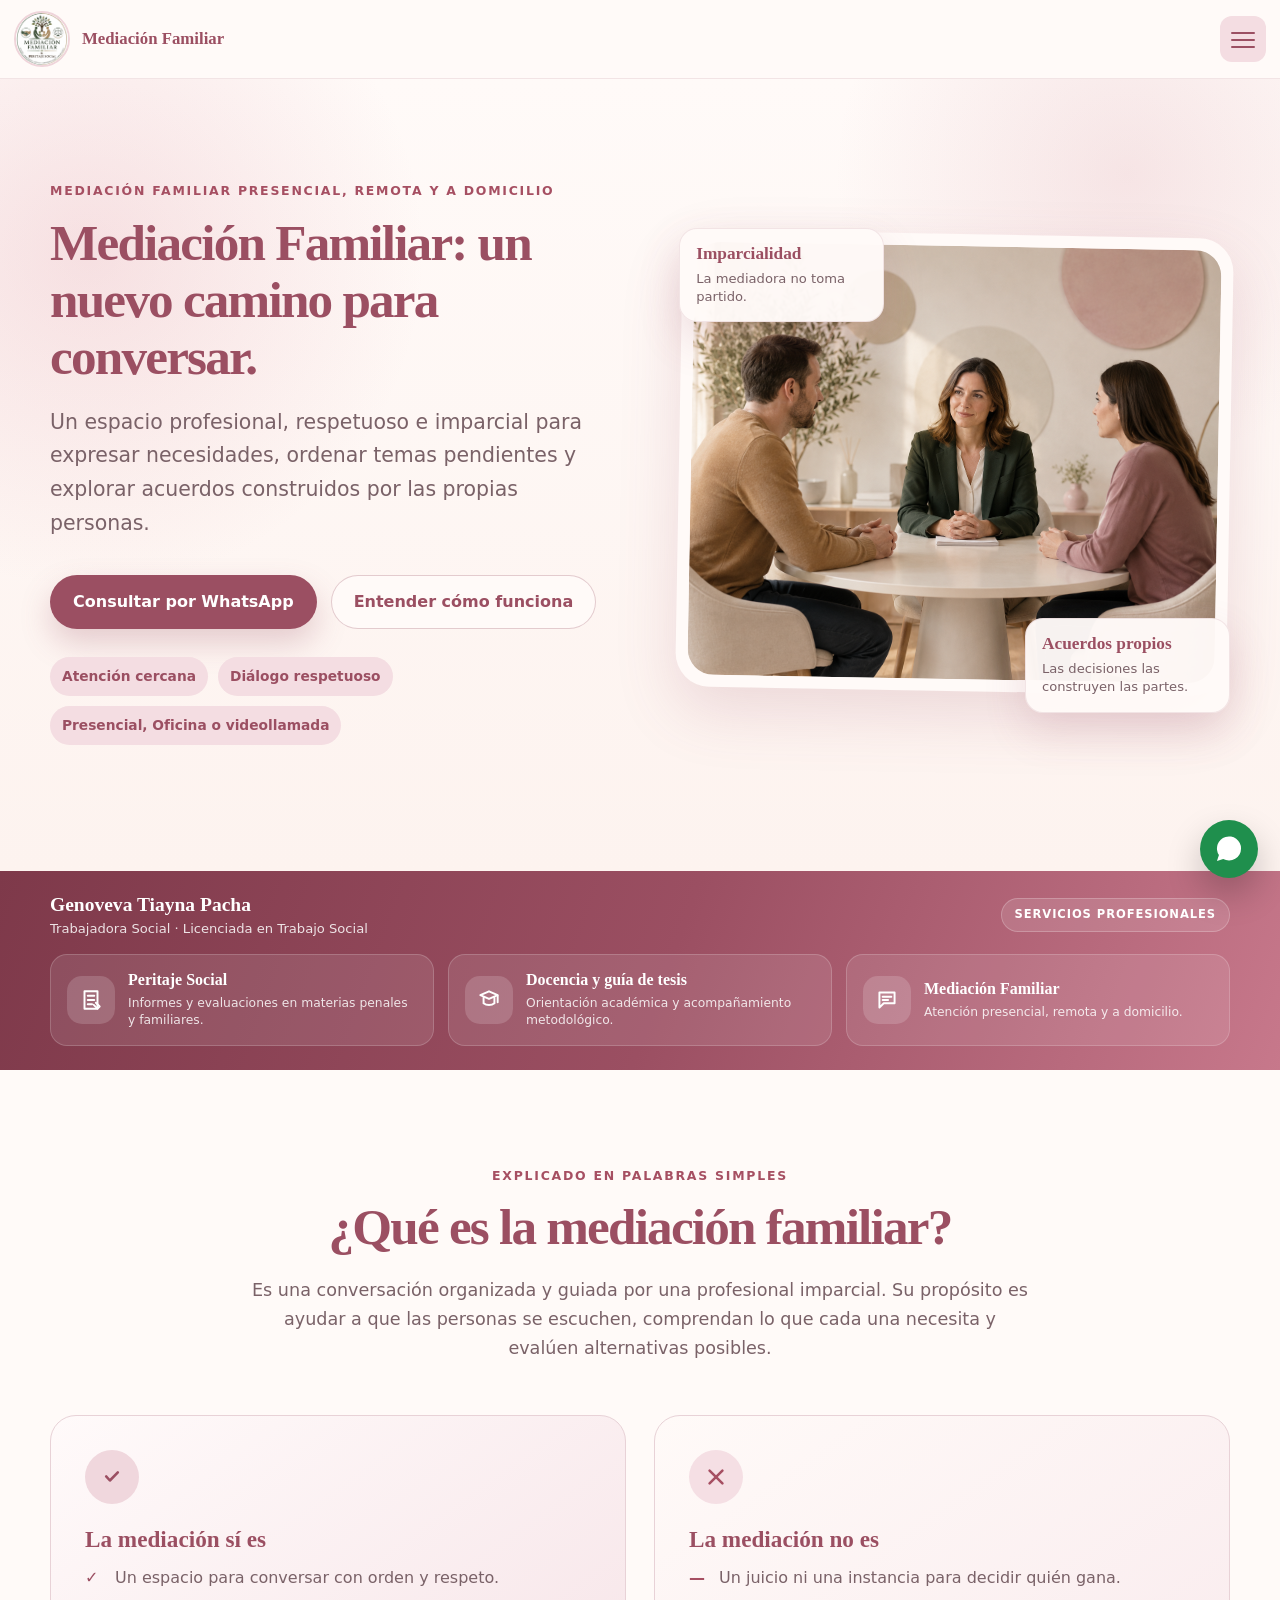
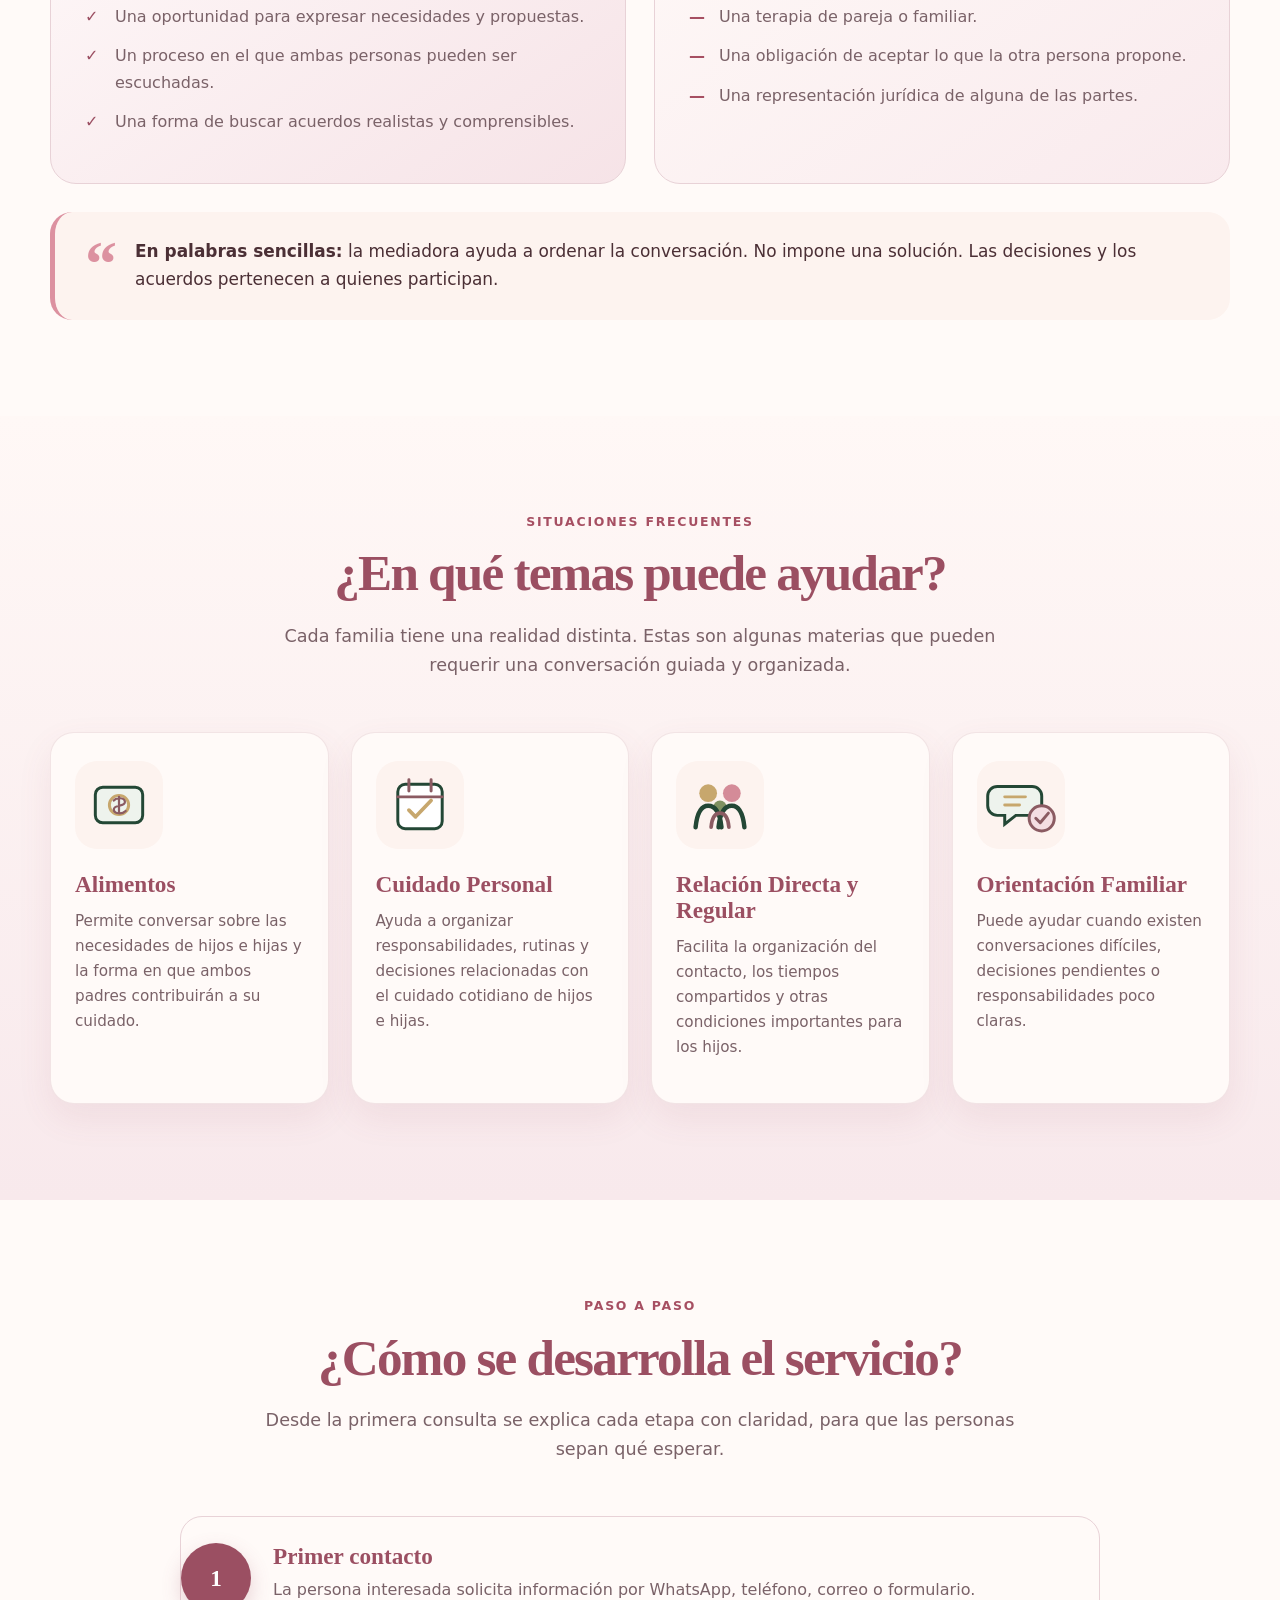
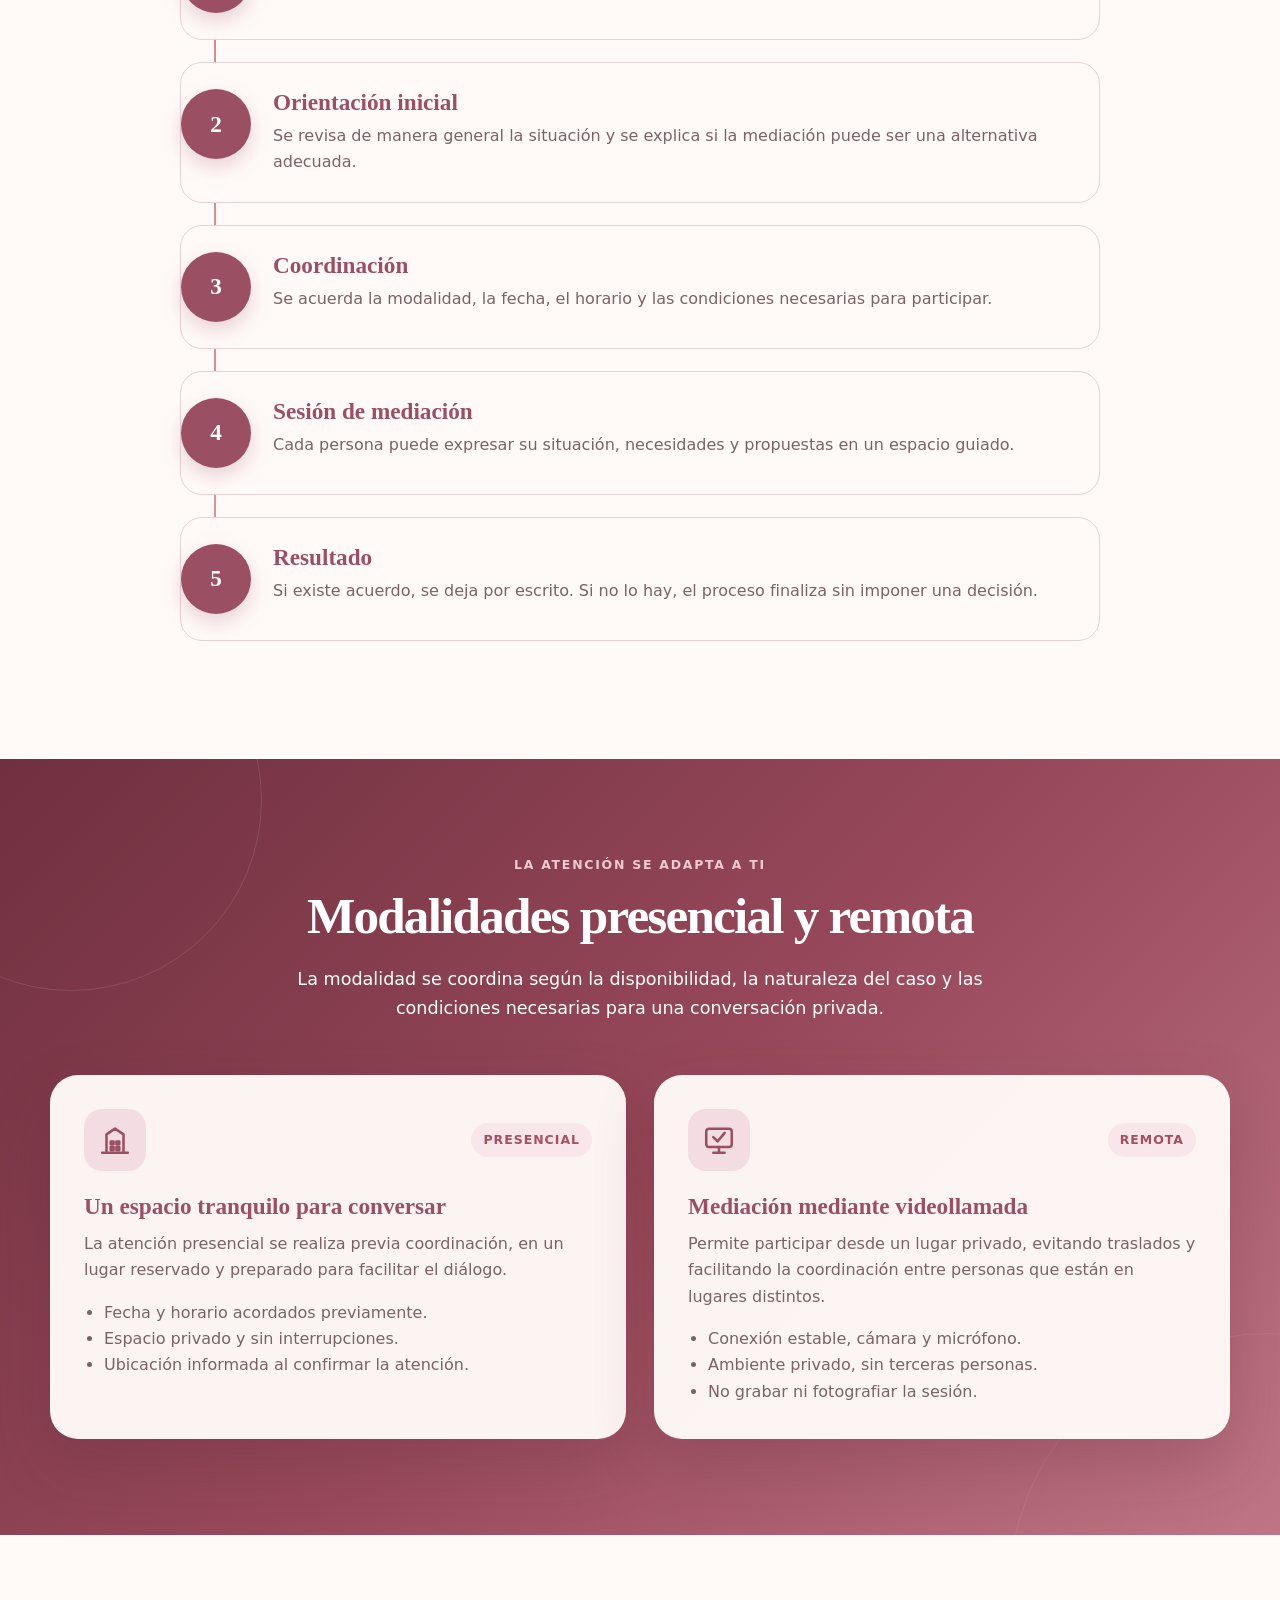
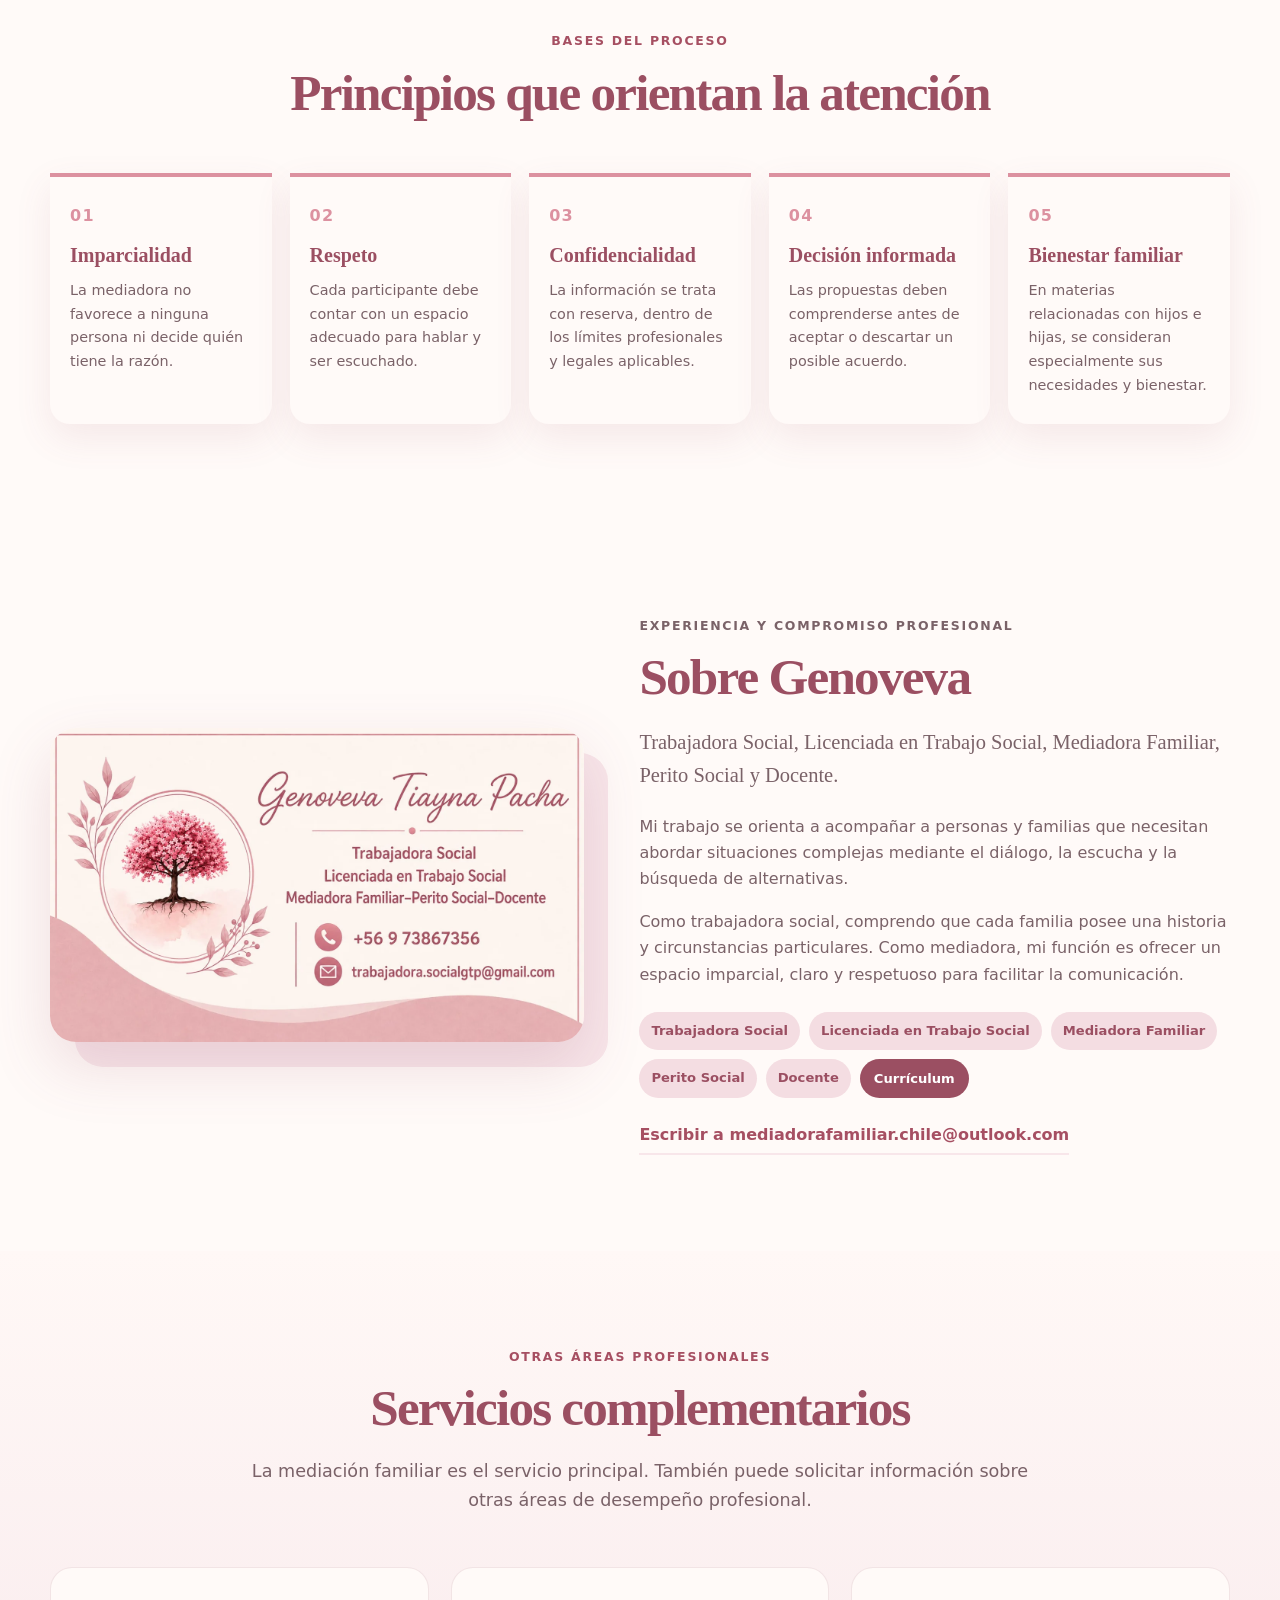
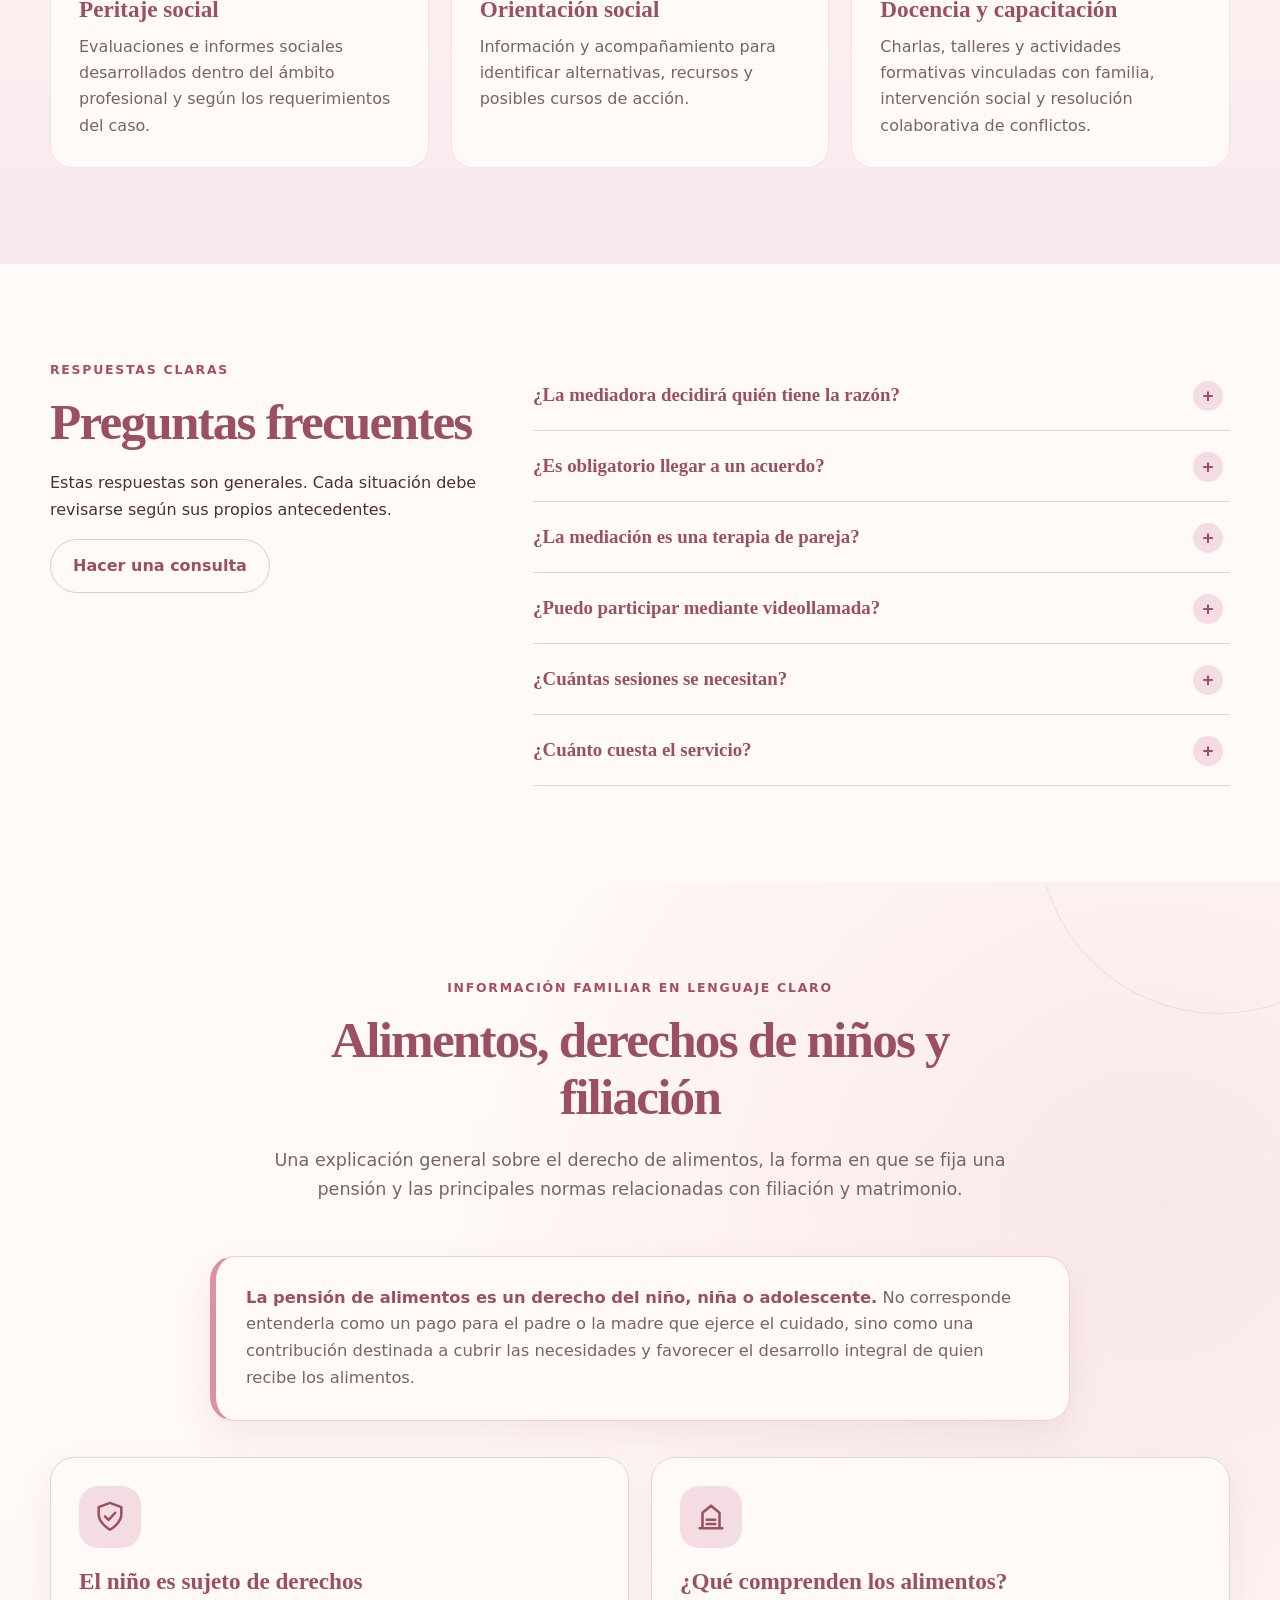
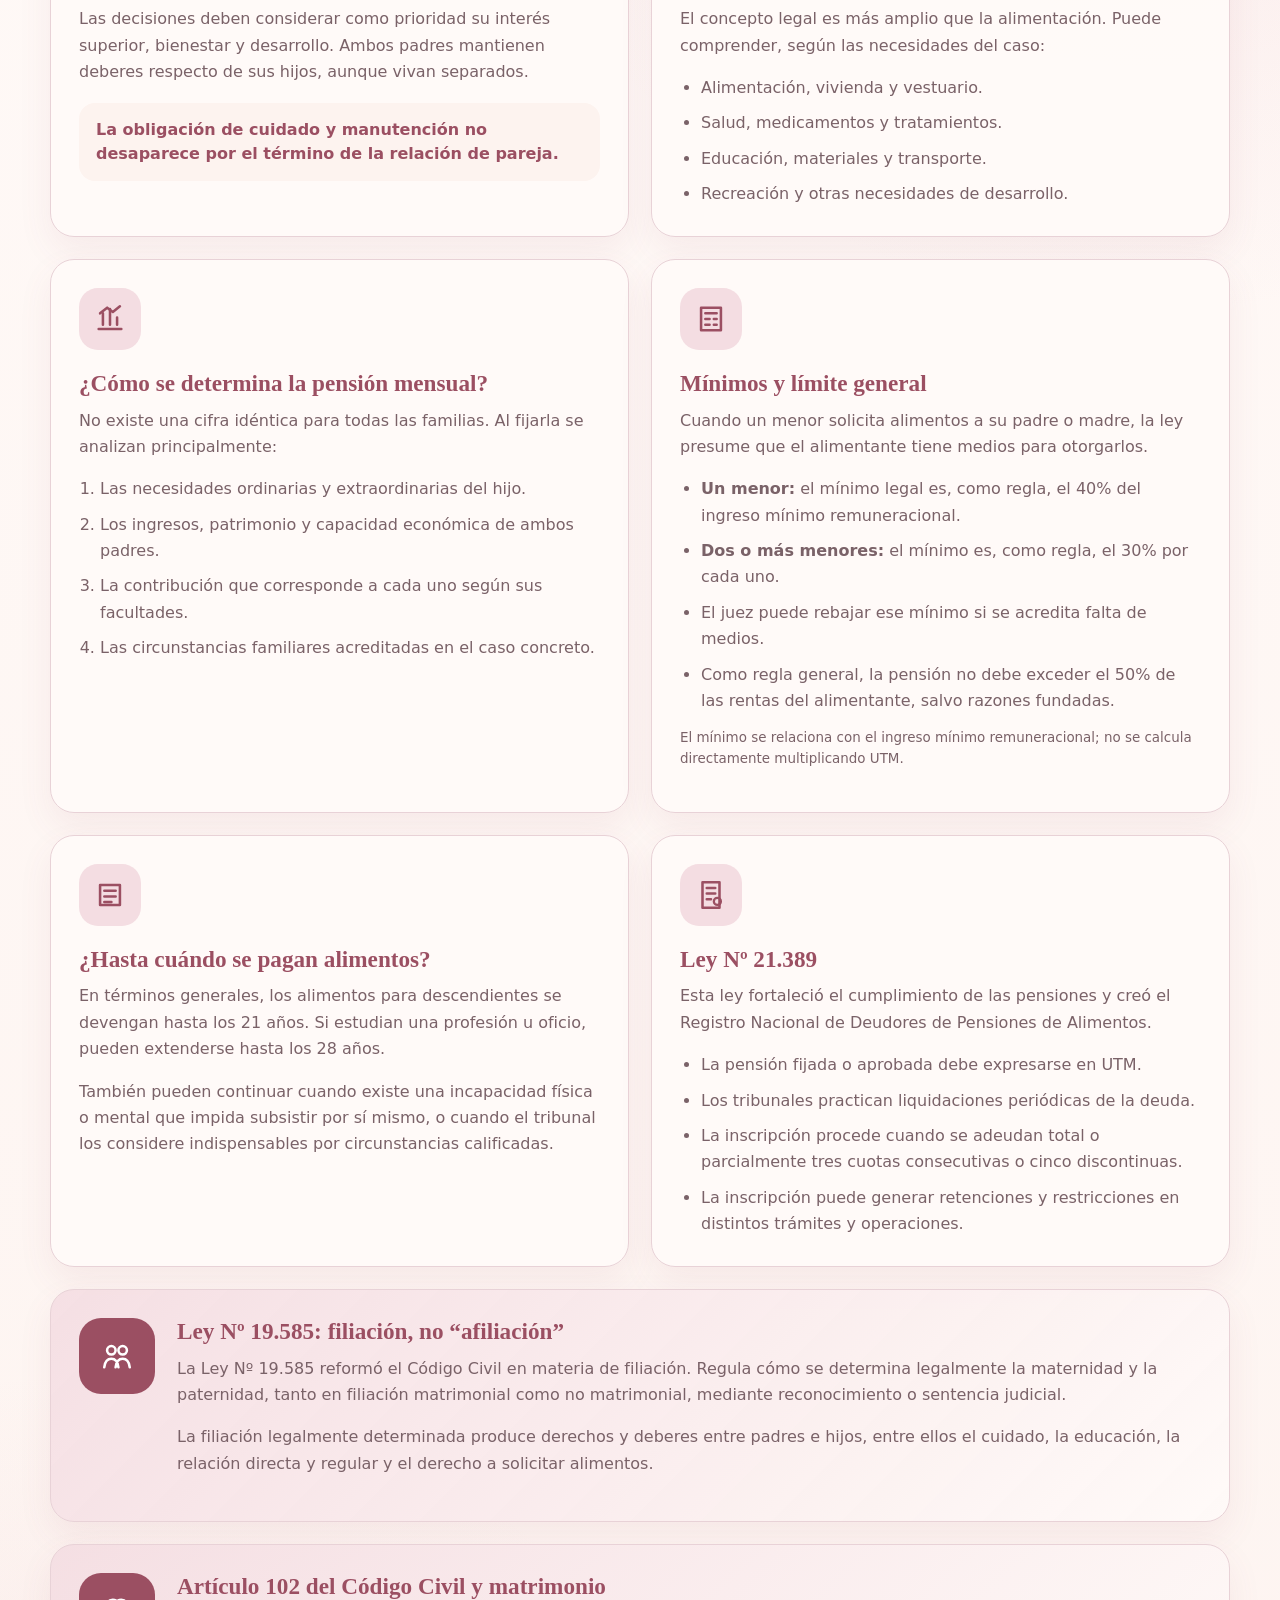
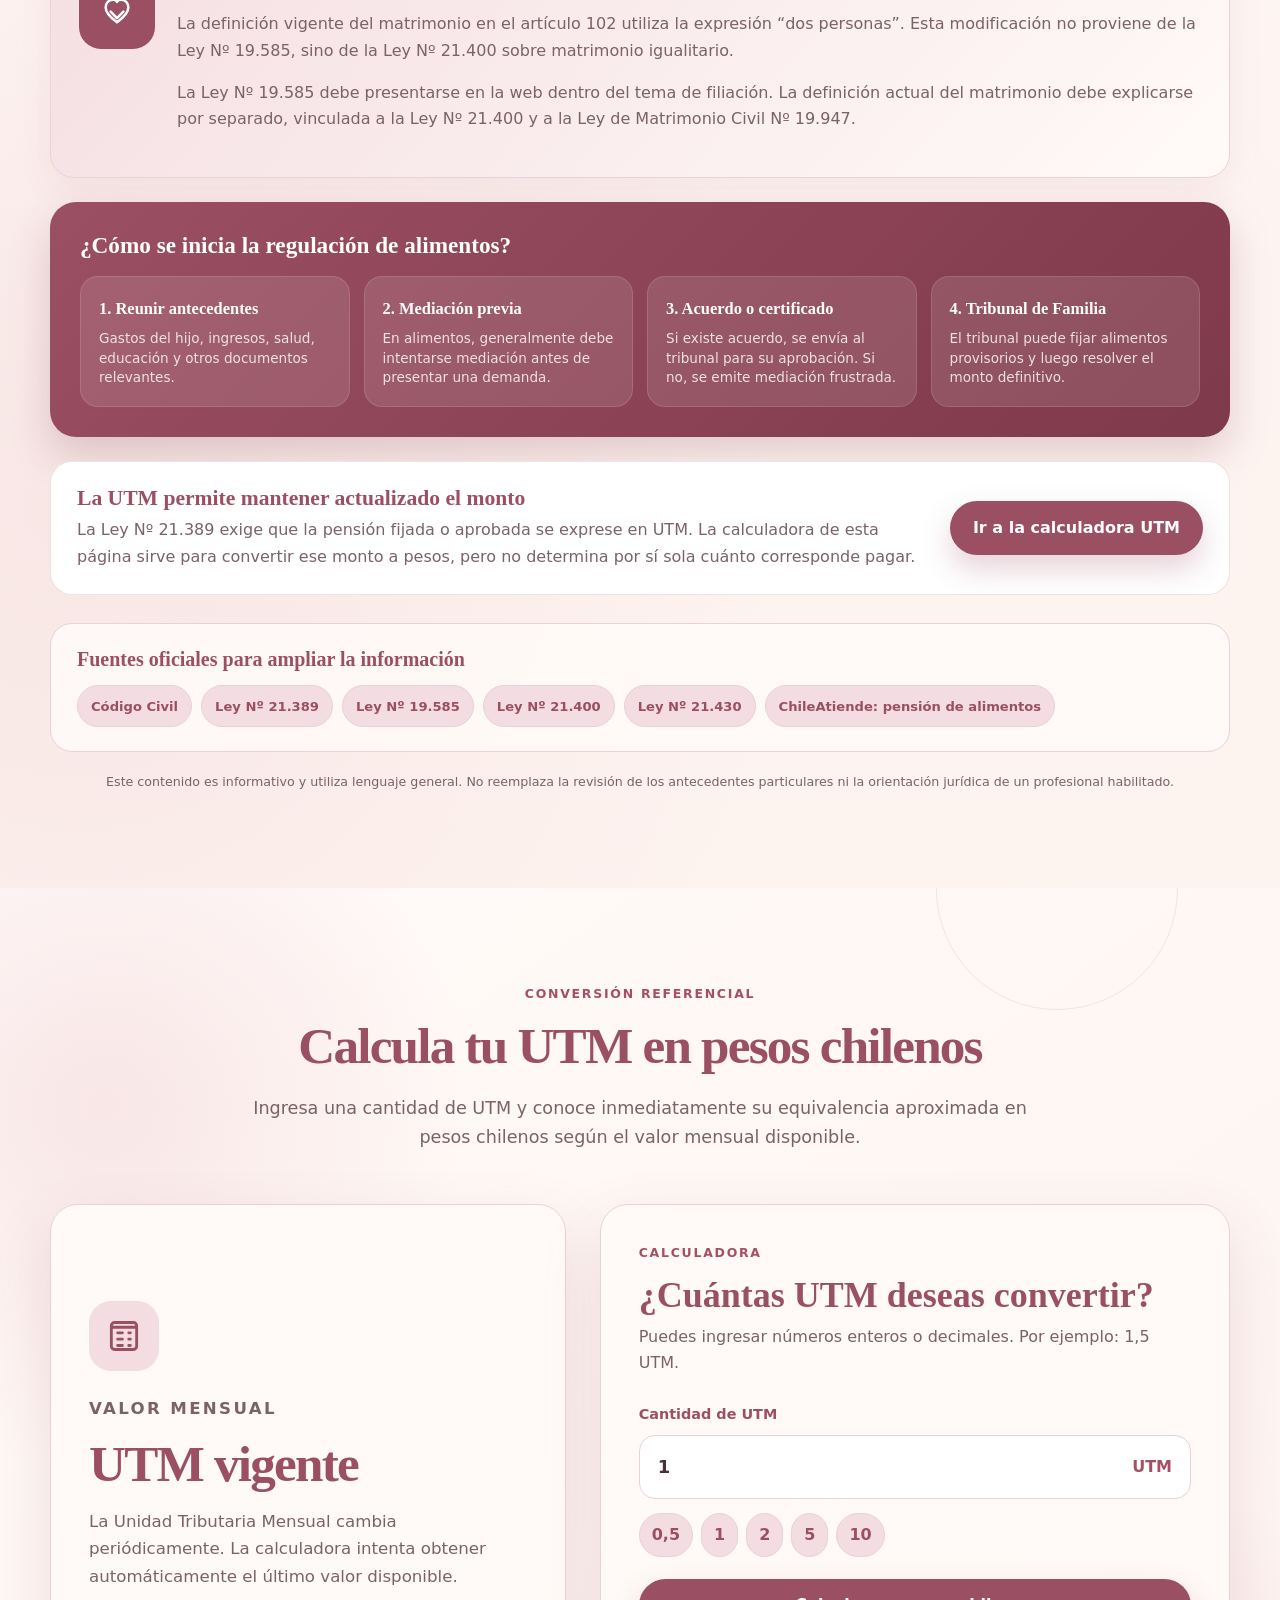
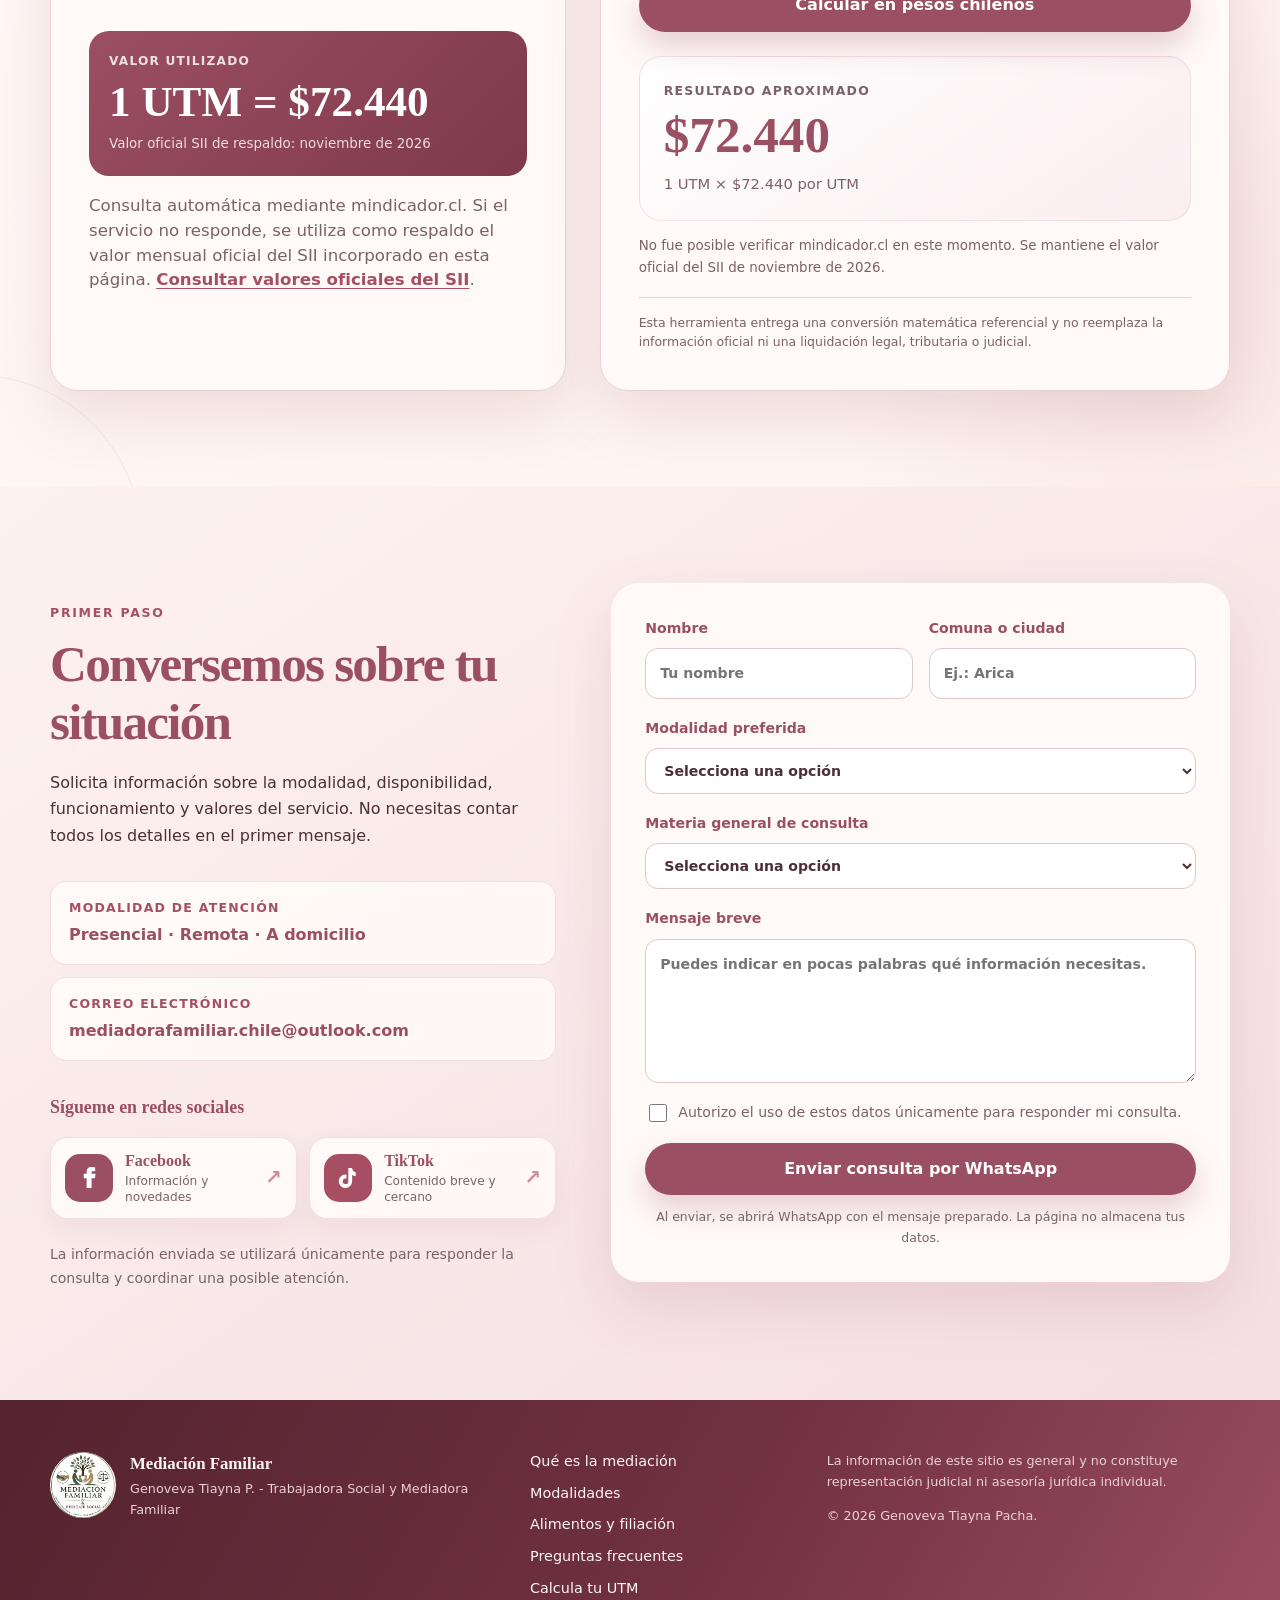
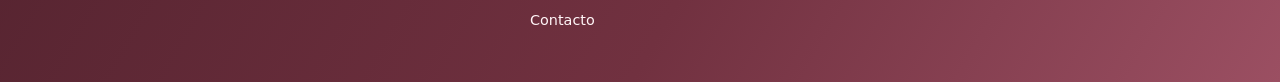
==== commit ab68b146: "Add files via upload" ====
--- a/med/index.html
+++ b/med/index.html
@@ -1,2657 +1,2820 @@
-<!doctype html>
-<html lang="es">
-<head>
-  <meta charset="utf-8">
-  <meta name="viewport" content="width=device-width, initial-scale=1">
-  <title>Mediación Familiar</title>
-  <meta name="description" content="Servicios de mediación familiar presencial y remota con Genoveva Tiayna Pacha, Trabajadora Social, Mediadora Familiar y Perito Social.">
-  <meta name="theme-color" content="#9b4f62">
-  <meta property="og:type" content="website">
-  <meta property="og:title" content="Genoveva Tiayna Pacha | Mediación Familiar">
-  <meta property="og:description" content="Un espacio profesional y respetuoso para conversar, comprender necesidades y buscar acuerdos familiares.">
-  <meta property="og:image" content="assets/vista-previa-social.jpg">
-  <link rel="icon" href="assets/favicon.svg" type="image/svg+xml">
-<!--  <link rel="stylesheet" href="styles.css?v=3"> -->
-    <link rel="stylesheet" href="styles_rosa_genoveva.css?v=13">
-  <script type="application/ld+json">
-  {
-    "@context":"https://schema.org",
-    "@type":"ProfessionalService",
-    "name":"Genoveva Tiayna Pacha - Mediación Familiar",
-    "description":"Servicios de mediación familiar presencial y remota, peritaje social y orientación profesional.",
-    "telephone":"+56973867356",
-    "email":"trabajadora.socialgtp@gmail.com",
-    "image":"assets/logo-mediacion.webp",
-    "founder":{
-      "@type":"Person",
-      "name":"Genoveva Tiayna Pacha",
-      "jobTitle":"Trabajadora Social y Mediadora Familiar"
-    }
-  }
-  </script>
-
-  <style>
-    /* ==================================================
-       CALCULADORA UTM
-       Estilos integrados en index.html
-    ================================================== */
-    .utm-section {
-      position: relative;
-      overflow: hidden;
-      background:
-        radial-gradient(circle at 8% 18%, rgba(220, 145, 160, 0.18), transparent 24%),
-        radial-gradient(circle at 92% 82%, rgba(209, 138, 152, 0.16), transparent 24%),
-        linear-gradient(145deg, var(--paper) 0%, var(--cream) 100%);
-    }
-
-    .utm-section::before,
-    .utm-section::after {
-      content: "";
-      position: absolute;
-      border-radius: 50%;
-      pointer-events: none;
-    }
-
-    .utm-section::before {
-      width: 240px;
-      height: 240px;
-      top: -120px;
-      right: 8%;
-      border: 1px solid rgba(155, 79, 98, 0.12);
-    }
-
-    .utm-section::after {
-      width: 330px;
-      height: 330px;
-      left: -190px;
-      bottom: -220px;
-      border: 1px solid rgba(155, 79, 98, 0.10);
-    }
-
-    .utm-calculator-grid {
-      position: relative;
-      z-index: 1;
-      display: grid;
-      grid-template-columns: minmax(0, 0.9fr) minmax(0, 1.1fr);
-      gap: 34px;
-      align-items: stretch;
-    }
-
-    .utm-info-card,
-    .utm-calculator-card {
-      border: 1px solid var(--line);
-      border-radius: 28px;
-      background: rgba(255, 250, 248, 0.96);
-      box-shadow: var(--shadow);
-    }
-
-    .utm-info-card {
-      padding: 38px;
-      display: flex;
-      flex-direction: column;
-      justify-content: center;
-    }
-
-    .utm-info-icon {
-      width: 70px;
-      height: 70px;
-      display: grid;
-      place-items: center;
-      margin-bottom: 24px;
-      border-radius: 22px;
-      background: var(--green-soft);
-      color: var(--green);
-    }
-
-    .utm-info-icon svg {
-      width: 38px;
-      height: 38px;
-    }
-
-    .utm-info-card h2 {
-      margin-bottom: 16px;
-    }
-
-    .utm-info-card > p {
-      color: var(--muted);
-      font-size: 1.04rem;
-    }
-
-    .utm-current-box {
-      margin-top: 24px;
-      padding: 20px;
-      border-radius: 20px;
-      background: linear-gradient(135deg, var(--green) 0%, var(--green-2) 100%);
-      color: #fff;
-    }
-
-    .utm-current-box span,
-    .utm-current-box small {
-      display: block;
-    }
-
-    .utm-current-label {
-      margin-bottom: 7px;
-      color: rgba(255, 255, 255, 0.82);
-      font-size: 0.76rem;
-      font-weight: 800;
-      text-transform: uppercase;
-      letter-spacing: 0.10em;
-    }
-
-    .utm-current-value {
-      font-family: Georgia, "Times New Roman", serif;
-      font-size: clamp(1.8rem, 4vw, 2.7rem);
-      line-height: 1.1;
-    }
-
-    .utm-current-date {
-      margin-top: 8px;
-      color: rgba(255, 255, 255, 0.82);
-      font-size: 0.84rem;
-    }
-
-    .utm-source {
-      margin: 18px 0 0;
-      color: var(--muted);
-      font-size: 0.82rem;
-      line-height: 1.5;
-    }
-
-    .utm-source a {
-      color: var(--rose-deep);
-      font-weight: 800;
-      text-decoration: underline;
-      text-underline-offset: 3px;
-    }
-
-    .utm-calculator-card {
-      padding: 38px;
-    }
-
-    .utm-calculator-card h3 {
-      margin-bottom: 8px;
-      font-size: clamp(1.7rem, 3vw, 2.25rem);
-    }
-
-    .utm-calculator-intro {
-      margin-bottom: 26px;
-      color: var(--muted);
-    }
-
-    .utm-field {
-      display: grid;
-      gap: 9px;
-    }
-
-    .utm-field label {
-      color: var(--green);
-      font-size: 0.90rem;
-      font-weight: 800;
-    }
-
-    .utm-input-wrap {
-      display: grid;
-      grid-template-columns: minmax(0, 1fr) auto;
-      align-items: center;
-      overflow: hidden;
-      border: 1px solid var(--line);
-      border-radius: 16px;
-      background: #fff;
-      transition: border-color 0.2s ease, box-shadow 0.2s ease;
-    }
-
-    .utm-input-wrap:focus-within {
-      border-color: var(--rose-deep);
-      box-shadow: 0 0 0 4px rgba(166, 79, 98, 0.11);
-    }
-
-    .utm-input-wrap input {
-      width: 100%;
-      min-width: 0;
-      padding: 16px 18px;
-      border: 0;
-      outline: 0;
-      background: transparent;
-      color: var(--ink);
-      font-size: 1.12rem;
-      font-weight: 700;
-    }
-
-    .utm-input-suffix {
-      padding: 0 18px;
-      color: var(--rose-deep);
-      font-weight: 900;
-    }
-
-    .utm-shortcuts {
-      display: flex;
-      flex-wrap: wrap;
-      gap: 8px;
-      margin: 14px 0 22px;
-    }
-
-    .utm-shortcut {
-      padding: 8px 12px;
-      border: 1px solid var(--line);
-      border-radius: 999px;
-      background: var(--green-soft);
-      color: var(--green);
-      font-weight: 800;
-      cursor: pointer;
-      transition: transform 0.2s ease, background 0.2s ease;
-    }
-
-    .utm-shortcut:hover,
-    .utm-shortcut:focus-visible {
-      transform: translateY(-2px);
-      background: var(--rose-soft);
-    }
-
-    .utm-calculate-button {
-      width: 100%;
-      border: 0;
-    }
-
-    .utm-result {
-      margin-top: 24px;
-      padding: 24px;
-      border: 1px solid rgba(155, 79, 98, 0.14);
-      border-radius: 22px;
-      background: linear-gradient(145deg, #fff 0%, var(--rose-soft) 145%);
-    }
-
-    .utm-result-label {
-      display: block;
-      margin-bottom: 6px;
-      color: var(--muted);
-      font-size: 0.78rem;
-      font-weight: 800;
-      text-transform: uppercase;
-      letter-spacing: 0.10em;
-    }
-
-    .utm-result-value {
-      display: block;
-      color: var(--green);
-      font-family: Georgia, "Times New Roman", serif;
-      font-size: clamp(2rem, 5vw, 3.2rem);
-      line-height: 1.1;
-      word-break: break-word;
-    }
-
-    .utm-result-detail {
-      display: block;
-      margin-top: 8px;
-      color: var(--muted);
-      font-size: 0.92rem;
-    }
-
-    .utm-status {
-      min-height: 24px;
-      margin: 14px 0 0;
-      color: var(--muted);
-      font-size: 0.84rem;
-    }
-
-    .utm-status.is-error {
-      color: #9a3345;
-      font-weight: 700;
-    }
-
-    .utm-disclaimer {
-      margin: 18px 0 0;
-      padding-top: 16px;
-      border-top: 1px solid var(--line);
-      color: var(--muted);
-      font-size: 0.78rem;
-      line-height: 1.5;
-    }
-
-    @media (max-width: 900px) {
-      .utm-calculator-grid {
-        grid-template-columns: 1fr;
-      }
-    }
-
-    @media (max-width: 560px) {
-      .utm-info-card,
-      .utm-calculator-card {
-        padding: 26px 22px;
-        border-radius: 22px;
-      }
-
-      .utm-shortcuts {
-        display: grid;
-        grid-template-columns: repeat(3, 1fr);
-      }
-
-      .utm-shortcut {
-        width: 100%;
-      }
-    }
-  </style>
-
-
-  <style>
-    /* ==================================================
-       ALIMENTOS, DERECHOS Y FILIACIÓN
-       Estilos integrados en index.html
-    ================================================== */
-
-    .family-law-section {
-      position: relative;
-      overflow: hidden;
-      background:
-        radial-gradient(circle at 90% 10%, rgba(220, 145, 160, 0.17), transparent 23%),
-        radial-gradient(circle at 6% 88%, rgba(209, 138, 152, 0.13), transparent 24%),
-        linear-gradient(180deg, #fffaf8 0%, #fdf3ef 100%);
-    }
-
-    .family-law-section::before {
-      content: "";
-      position: absolute;
-      width: 360px;
-      height: 360px;
-      top: -230px;
-      right: -120px;
-      border: 1px solid rgba(155, 79, 98, 0.12);
-      border-radius: 50%;
-      pointer-events: none;
-    }
-
-    .family-law-intro {
-      position: relative;
-      z-index: 1;
-      max-width: 860px;
-      margin: 0 auto 36px;
-      padding: 28px 30px;
-      border: 1px solid var(--line);
-      border-left: 6px solid var(--rose);
-      border-radius: 24px;
-      background: rgba(255, 250, 248, 0.95);
-      box-shadow: 0 16px 38px rgba(155, 79, 98, 0.10);
-    }
-
-    .family-law-intro p {
-      margin: 0;
-      color: var(--muted);
-      font-size: 1.02rem;
-    }
-
-    .family-law-intro strong {
-      color: var(--green);
-    }
-
-    .family-law-grid {
-      position: relative;
-      z-index: 1;
-      display: grid;
-      grid-template-columns: repeat(2, minmax(0, 1fr));
-      gap: 22px;
-    }
-
-    .family-law-card {
-      padding: 28px;
-      border: 1px solid var(--line);
-      border-radius: 24px;
-      background: rgba(255, 250, 248, 0.97);
-      box-shadow: 0 14px 34px rgba(155, 79, 98, 0.08);
-    }
-
-    .family-law-card.featured {
-      grid-column: 1 / -1;
-      display: grid;
-      grid-template-columns: 76px minmax(0, 1fr);
-      gap: 22px;
-      align-items: start;
-      background:
-        linear-gradient(135deg, rgba(244, 221, 226, 0.90), rgba(255, 250, 248, 0.98));
-    }
-
-    .family-law-icon {
-      width: 62px;
-      height: 62px;
-      display: grid;
-      place-items: center;
-      margin-bottom: 20px;
-      border-radius: 19px;
-      background: var(--green-soft);
-      color: var(--green);
-    }
-
-    .family-law-card.featured .family-law-icon {
-      width: 76px;
-      height: 76px;
-      margin: 0;
-      border-radius: 22px;
-      background: var(--green);
-      color: #fff;
-    }
-
-    .family-law-icon svg {
-      width: 34px;
-      height: 34px;
-    }
-
-    .family-law-card h3 {
-      margin-bottom: 12px;
-    }
-
-    .family-law-card p,
-    .family-law-card li {
-      color: var(--muted);
-    }
-
-    .family-law-card ul,
-    .family-law-card ol {
-      margin: 16px 0 0;
-      padding-left: 21px;
-    }
-
-    .family-law-card li + li {
-      margin-top: 9px;
-    }
-
-    .family-law-card .law-highlight {
-      margin-top: 18px;
-      padding: 15px 17px;
-      border-radius: 16px;
-      background: var(--cream);
-      color: var(--green);
-      font-weight: 800;
-      line-height: 1.5;
-    }
-
-    .family-law-card .law-small {
-      margin-top: 14px;
-      font-size: 0.84rem;
-      line-height: 1.55;
-    }
-
-    .family-law-process {
-      position: relative;
-      z-index: 1;
-      margin-top: 24px;
-      padding: 30px;
-      border-radius: 26px;
-      background: linear-gradient(135deg, var(--green) 0%, var(--green-2) 100%);
-      color: #fff;
-      box-shadow: 0 18px 42px rgba(126, 57, 74, 0.22);
-    }
-
-    .family-law-process h3,
-    .family-law-process p {
-      color: #fff;
-    }
-
-    .family-law-process h3 {
-      margin-bottom: 18px;
-    }
-
-    .family-law-steps {
-      display: grid;
-      grid-template-columns: repeat(4, minmax(0, 1fr));
-      gap: 14px;
-    }
-
-    .family-law-step {
-      padding: 18px;
-      border-radius: 18px;
-      background: rgba(255, 255, 255, 0.11);
-      border: 1px solid rgba(255, 255, 255, 0.13);
-    }
-
-    .family-law-step strong {
-      display: block;
-      margin-bottom: 7px;
-      font-family: Georgia, "Times New Roman", serif;
-      font-size: 1.03rem;
-    }
-
-    .family-law-step span {
-      display: block;
-      color: rgba(255, 255, 255, 0.82);
-      font-size: 0.85rem;
-      line-height: 1.45;
-    }
-
-    .family-law-utm-note {
-      position: relative;
-      z-index: 1;
-      display: grid;
-      grid-template-columns: minmax(0, 1fr) auto;
-      gap: 24px;
-      align-items: center;
-      margin-top: 24px;
-      padding: 24px 26px;
-      border: 1px solid rgba(155, 79, 98, 0.16);
-      border-radius: 22px;
-      background: #fff;
-    }
-
-    .family-law-utm-note h3 {
-      margin-bottom: 7px;
-      font-size: 1.35rem;
-    }
-
-    .family-law-utm-note p {
-      margin: 0;
-      color: var(--muted);
-    }
-
-    .family-law-sources {
-      position: relative;
-      z-index: 1;
-      margin-top: 28px;
-      padding: 24px 26px;
-      border: 1px solid var(--line);
-      border-radius: 22px;
-      background: rgba(255, 250, 248, 0.92);
-    }
-
-    .family-law-sources h3 {
-      margin-bottom: 15px;
-      font-size: 1.25rem;
-    }
-
-    .family-law-source-links {
-      display: flex;
-      flex-wrap: wrap;
-      gap: 9px;
-    }
-
-    .family-law-source-links a {
-      display: inline-flex;
-      align-items: center;
-      min-height: 42px;
-      padding: 9px 13px;
-      border: 1px solid var(--line);
-      border-radius: 999px;
-      background: var(--green-soft);
-      color: var(--green);
-      font-size: 0.82rem;
-      font-weight: 800;
-      transition: transform 0.2s ease, background 0.2s ease;
-    }
-
-    .family-law-source-links a:hover,
-    .family-law-source-links a:focus-visible {
-      transform: translateY(-2px);
-      background: var(--rose-soft);
-    }
-
-    .family-law-disclaimer {
-      position: relative;
-      z-index: 1;
-      margin: 20px 0 0;
-      color: var(--muted);
-      font-size: 0.79rem;
-      line-height: 1.55;
-      text-align: center;
-    }
-
-    @media (min-width: 1051px) and (max-width: 1320px) {
-      .main-nav {
-        gap: 15px;
-        font-size: 0.84rem;
-      }
-
-      .nav-cta {
-        padding-inline: 14px;
-      }
-
-      .brand small {
-        display: none;
-      }
-    }
-
-    @media (max-width: 900px) {
-      .family-law-grid {
-        grid-template-columns: 1fr;
-      }
-
-      .family-law-card.featured {
-        grid-column: auto;
-      }
-
-      .family-law-steps {
-        grid-template-columns: repeat(2, minmax(0, 1fr));
-      }
-
-      .family-law-utm-note {
-        grid-template-columns: 1fr;
-      }
-    }
-
-    @media (max-width: 560px) {
-      .family-law-intro,
-      .family-law-card,
-      .family-law-process,
-      .family-law-sources {
-        padding: 23px 20px;
-        border-radius: 21px;
-      }
-
-      .family-law-card.featured {
-        grid-template-columns: 1fr;
-      }
-
-      .family-law-card.featured .family-law-icon {
-        width: 62px;
-        height: 62px;
-      }
-
-      .family-law-steps {
-        grid-template-columns: 1fr;
-      }
-
-      .family-law-utm-note {
-        padding: 22px 20px;
-      }
-
-      .family-law-utm-note .button {
-        width: 100%;
-      }
-    }
-  </style>
-
-
-  <style>
-    /* Corrección autónoma de la franja de servicios */
-    .professional-services-strip {
-      padding: 22px 0 24px !important;
-      background: linear-gradient(110deg, #7e394a 0%, #9b4f62 52%, #c7788b 100%) !important;
-      color: #ffffff !important;
-    }
-
-    .professional-services-strip .professional-strip-heading {
-      display: flex !important;
-      flex-direction: row !important;
-      align-items: center !important;
-      justify-content: space-between !important;
-      gap: 20px !important;
-      margin: 0 0 16px !important;
-      padding: 0 !important;
-    }
-
-    .professional-services-strip .professional-strip-heading > div {
-      display: flex !important;
-      flex-direction: column !important;
-      min-width: 0 !important;
-    }
-
-    .professional-services-strip .professional-strip-heading strong {
-      display: block !important;
-      color: #ffffff !important;
-      font-family: Georgia, "Times New Roman", serif !important;
-      font-size: 1.22rem !important;
-      line-height: 1.2 !important;
-    }
-
-    .professional-services-strip .professional-strip-heading div > span {
-      display: block !important;
-      margin-top: 4px !important;
-      color: rgba(255,255,255,.85) !important;
-      font-size: .82rem !important;
-      line-height: 1.35 !important;
-    }
-
-    .professional-services-strip .professional-strip-label {
-      display: inline-flex !important;
-      flex: 0 0 auto !important;
-      align-items: center !important;
-      min-height: 34px !important;
-      padding: 7px 13px !important;
-      border: 1px solid rgba(255,255,255,.22) !important;
-      border-radius: 999px !important;
-      background: rgba(255,255,255,.12) !important;
-      color: #ffffff !important;
-      font-size: .72rem !important;
-      font-weight: 800 !important;
-      letter-spacing: .08em !important;
-      line-height: 1 !important;
-      text-transform: uppercase !important;
-      white-space: nowrap !important;
-    }
-
-    .professional-services-strip .professional-services-grid {
-      display: grid !important;
-      grid-template-columns: repeat(3, minmax(0, 1fr)) !important;
-      gap: 14px !important;
-      align-items: stretch !important;
-      width: 100% !important;
-    }
-
-    .professional-services-strip .professional-service-card {
-      display: grid !important;
-      grid-template-columns: 48px minmax(0, 1fr) !important;
-      align-items: center !important;
-      gap: 13px !important;
-      min-width: 0 !important;
-      min-height: 92px !important;
-      margin: 0 !important;
-      padding: 15px 16px !important;
-      border: 1px solid rgba(255,255,255,.18) !important;
-      border-radius: 17px !important;
-      background: rgba(255,255,255,.10) !important;
-      box-shadow: none !important;
-    }
-
-    .professional-services-strip .professional-service-icon {
-      display: grid !important;
-      place-items: center !important;
-      width: 48px !important;
-      height: 48px !important;
-      min-width: 48px !important;
-      max-width: 48px !important;
-      min-height: 48px !important;
-      max-height: 48px !important;
-      margin: 0 !important;
-      padding: 0 !important;
-      overflow: hidden !important;
-      border-radius: 15px !important;
-      background: rgba(255,255,255,.16) !important;
-      color: #ffffff !important;
-    }
-
-    .professional-services-strip .professional-service-icon svg {
-      display: block !important;
-      width: 26px !important;
-      height: 26px !important;
-      min-width: 26px !important;
-      max-width: 26px !important;
-      min-height: 26px !important;
-      max-height: 26px !important;
-      margin: 0 !important;
-      padding: 0 !important;
-      color: #ffffff !important;
-    }
-
-    .professional-services-strip .professional-service-text {
-      display: flex !important;
-      flex-direction: column !important;
-      justify-content: center !important;
-      min-width: 0 !important;
-      margin: 0 !important;
-      padding: 0 !important;
-    }
-
-    .professional-services-strip .professional-service-text strong {
-      display: block !important;
-      margin: 0 !important;
-      color: #ffffff !important;
-      font-family: Georgia, "Times New Roman", serif !important;
-      font-size: 1rem !important;
-      line-height: 1.22 !important;
-    }
-
-    .professional-services-strip .professional-service-text small {
-      display: block !important;
-      margin: 5px 0 0 !important;
-      color: rgba(255,255,255,.84) !important;
-      font-size: .77rem !important;
-      line-height: 1.38 !important;
-    }
-
-    @media (max-width: 980px) {
-      .professional-services-strip .professional-services-grid {
-        grid-template-columns: 1fr !important;
-      }
-
-      .professional-services-strip .professional-service-card {
-        min-height: 80px !important;
-      }
-    }
-
-    @media (max-width: 620px) {
-      .professional-services-strip {
-        padding: 19px 0 21px !important;
-      }
-
-      .professional-services-strip .professional-strip-heading {
-        flex-direction: column !important;
-        align-items: flex-start !important;
-        gap: 10px !important;
-      }
-
-      .professional-services-strip .professional-service-card {
-        grid-template-columns: 44px minmax(0, 1fr) !important;
-        padding: 14px !important;
-      }
-
-      .professional-services-strip .professional-service-icon {
-        width: 44px !important;
-        height: 44px !important;
-        min-width: 44px !important;
-        max-width: 44px !important;
-        min-height: 44px !important;
-        max-height: 44px !important;
-      }
-
-      .professional-services-strip .professional-service-icon svg {
-        width: 24px !important;
-        height: 24px !important;
-        min-width: 24px !important;
-        max-width: 24px !important;
-        min-height: 24px !important;
-        max-height: 24px !important;
-      }
-    }
-  </style>
-
-
-  <style>
-    /* ==================================================
-       CURRÍCULUM PROFESIONAL DESPLEGABLE
-    ================================================== */
-
-    .credential-cv-toggle {
-      display: inline-flex;
-      align-items: center;
-      justify-content: center;
-      min-height: 35px;
-      padding: 8px 13px;
-      border: 1px solid rgba(155, 79, 98, 0.18);
-      border-radius: 999px;
-      background: var(--green);
-      color: #ffffff;
-      font: inherit;
-      font-size: 0.82rem;
-      font-weight: 800;
-      cursor: pointer;
-      transition: transform 0.2s ease, background 0.2s ease, box-shadow 0.2s ease;
-    }
-
-    .credential-cv-toggle:hover,
-    .credential-cv-toggle:focus-visible {
-      transform: translateY(-2px);
-      background: var(--green-2);
-      box-shadow: 0 10px 22px rgba(155, 79, 98, 0.18);
-    }
-
-    .cv-section {
-      position: relative;
-      overflow: hidden;
-      background:
-        radial-gradient(circle at 92% 8%, rgba(220, 145, 160, 0.17), transparent 23%),
-        radial-gradient(circle at 5% 86%, rgba(209, 138, 152, 0.13), transparent 24%),
-        linear-gradient(180deg, #fffaf8 0%, #fdf3ef 100%);
-    }
-
-    .cv-section[hidden] {
-      display: none !important;
-    }
-
-    .cv-heading {
-      display: grid;
-      grid-template-columns: minmax(0, 1fr) auto;
-      gap: 24px;
-      align-items: start;
-      margin-bottom: 34px;
-    }
-
-    .cv-heading > div {
-      max-width: 850px;
-    }
-
-    .cv-heading h2 {
-      margin-bottom: 14px;
-    }
-
-    .cv-heading p:last-child {
-      color: var(--muted);
-      font-size: 1.04rem;
-    }
-
-    .cv-close-button {
-      padding: 10px 15px;
-      border: 1px solid var(--line);
-      border-radius: 999px;
-      background: #ffffff;
-      color: var(--green);
-      font-weight: 800;
-      cursor: pointer;
-    }
-
-    .cv-summary-grid {
-      display: grid;
-      grid-template-columns: repeat(4, minmax(0, 1fr));
-      gap: 14px;
-      margin-bottom: 26px;
-    }
-
-    .cv-summary-card {
-      display: grid;
-      grid-template-columns: 52px minmax(0, 1fr);
-      align-items: center;
-      gap: 13px;
-      min-width: 0;
-      padding: 16px;
-      border: 1px solid var(--line);
-      border-radius: 19px;
-      background: rgba(255, 250, 248, 0.97);
-      box-shadow: 0 12px 28px rgba(155, 79, 98, 0.08);
-    }
-
-    .cv-summary-icon {
-      width: 52px;
-      height: 52px;
-      display: grid;
-      place-items: center;
-      border-radius: 16px;
-      background: var(--green-soft);
-      color: var(--green);
-    }
-
-    .cv-summary-icon svg {
-      width: 28px;
-      height: 28px;
-    }
-
-    .cv-summary-card div {
-      display: flex;
-      flex-direction: column;
-      min-width: 0;
-    }
-
-    .cv-summary-card strong {
-      color: var(--green);
-      font-family: Georgia, "Times New Roman", serif;
-      font-size: 1rem;
-      line-height: 1.2;
-    }
-
-    .cv-summary-card span {
-      margin-top: 4px;
-      color: var(--muted);
-      font-size: 0.76rem;
-      line-height: 1.35;
-    }
-
-    .cv-layout {
-      display: grid;
-      grid-template-columns: minmax(0, 1.45fr) minmax(300px, 0.75fr);
-      gap: 22px;
-      align-items: start;
-    }
-
-    .cv-main,
-    .cv-side {
-      display: grid;
-      gap: 22px;
-    }
-
-    .cv-panel {
-      padding: 28px;
-      border: 1px solid var(--line);
-      border-radius: 24px;
-      background: rgba(255, 250, 248, 0.98);
-      box-shadow: 0 14px 34px rgba(155, 79, 98, 0.08);
-    }
-
-    .cv-panel-soft {
-      background: linear-gradient(145deg, #fffaf8, var(--rose-soft));
-    }
-
-    .cv-panel-heading {
-      display: grid;
-      grid-template-columns: 42px minmax(0, 1fr);
-      gap: 13px;
-      align-items: start;
-      margin-bottom: 20px;
-    }
-
-    .cv-panel-heading > span {
-      width: 42px;
-      height: 42px;
-      display: grid;
-      place-items: center;
-      border-radius: 14px;
-      background: var(--green);
-      color: #ffffff;
-      font-size: 0.78rem;
-      font-weight: 900;
-    }
-
-    .cv-panel-heading .eyebrow {
-      margin-bottom: 5px;
-    }
-
-    .cv-panel-heading h3 {
-      margin: 0;
-    }
-
-    .cv-timeline {
-      display: grid;
-      gap: 0;
-    }
-
-    .cv-item {
-      display: grid;
-      grid-template-columns: 105px minmax(0, 1fr);
-      gap: 18px;
-      padding: 17px 0;
-      border-top: 1px solid var(--line);
-    }
-
-    .cv-item:first-child {
-      padding-top: 0;
-      border-top: 0;
-    }
-
-    .cv-item:last-child {
-      padding-bottom: 0;
-    }
-
-    .cv-item time {
-      color: var(--rose-deep);
-      font-size: 0.84rem;
-      font-weight: 900;
-      letter-spacing: 0.02em;
-    }
-
-    .cv-item div {
-      display: flex;
-      flex-direction: column;
-      min-width: 0;
-    }
-
-    .cv-item strong {
-      color: var(--green);
-      font-size: 0.98rem;
-      line-height: 1.35;
-    }
-
-    .cv-item span {
-      margin-top: 4px;
-      color: var(--muted);
-      font-size: 0.88rem;
-      line-height: 1.5;
-    }
-
-    .cv-list {
-      margin: 0;
-      padding: 0;
-      list-style: none;
-    }
-
-    .cv-list li {
-      position: relative;
-      padding: 12px 0 12px 20px;
-      border-top: 1px solid var(--line);
-      color: var(--muted);
-      font-size: 0.87rem;
-      line-height: 1.48;
-    }
-
-    .cv-list li:first-child {
-      padding-top: 0;
-      border-top: 0;
-    }
-
-    .cv-list li::before {
-      content: "";
-      position: absolute;
-      left: 0;
-      top: 19px;
-      width: 7px;
-      height: 7px;
-      border-radius: 50%;
-      background: var(--rose);
-    }
-
-    .cv-list li:first-child::before {
-      top: 7px;
-    }
-
-    .cv-list strong {
-      color: var(--rose-deep);
-    }
-
-    .cv-publication p,
-    .cv-note p {
-      color: var(--muted);
-      font-size: 0.9rem;
-      line-height: 1.55;
-    }
-
-    .cv-note {
-      border-left: 5px solid var(--rose);
-    }
-
-    .cv-note h3 {
-      font-size: 1.2rem;
-    }
-
-    .cv-footer-actions {
-      display: flex;
-      flex-wrap: wrap;
-      justify-content: center;
-      gap: 12px;
-      margin-top: 28px;
-    }
-
-    @media (max-width: 1050px) {
-      .cv-summary-grid {
-        grid-template-columns: repeat(2, minmax(0, 1fr));
-      }
-
-      .cv-layout {
-        grid-template-columns: 1fr;
-      }
-    }
-
-    @media (max-width: 680px) {
-      .cv-heading {
-        grid-template-columns: 1fr;
-      }
-
-      .cv-close-button {
-        justify-self: start;
-      }
-
-      .cv-summary-grid {
-        grid-template-columns: 1fr;
-      }
-
-      .cv-panel {
-        padding: 22px 19px;
-        border-radius: 21px;
-      }
-
-      .cv-item {
-        grid-template-columns: 1fr;
-        gap: 6px;
-      }
-
-      .cv-footer-actions {
-        display: grid;
-      }
-
-      .cv-footer-actions .button {
-        width: 100%;
-      }
-    }
-  </style>
-
-</head>
-<body>
-  <a class="skip-link" href="#contenido">Saltar al contenido</a>
-
-  <header class="site-header" id="inicio">
-    <div class="container header-inner">
-      <a class="brand" href="#inicio" aria-label="Ir al inicio">
-        <img src="assets/logo-mediacion.webp" alt="Logo de Mediación Familiar y Peritaje Social">
-        <span>
-          <strong>Mediación Familiar</strong>
-          <small>Genoveva Tiayna P. - Trabajadora Social</small>
-        </span>
-      </a>
-
-      <button class="menu-button" type="button" aria-label="Abrir menú" aria-expanded="false" aria-controls="main-nav">
-        <span></span><span></span><span></span>
-      </button>
-
-      <nav id="main-nav" class="main-nav" aria-label="Navegación principal">
-        <a href="#mediacion">Qué es</a>
-        <a href="#materias">En qué ayuda</a>
-        <a href="#alimentos-filiacion">Alimentos y filiación</a>
-        <a href="#modalidades">Modalidades</a>
-        <a href="#sobre-mi">Sobre mí</a>
-        <a href="#preguntas">Preguntas</a>
-        <a href="#calcula-utm">Calcula tu UTM</a>
-        <a class="nav-cta" href="#contacto">Solicitar orientación</a>
-      </nav>
-    </div>
-  </header>
-
-  <main id="contenido">
-    <section class="hero section">
-      <div class="container hero-grid">
-        <div class="hero-copy reveal">
-          <p class="eyebrow">Mediación familiar presencial, remota y a domicilio</p>
-         <!-- <h1>Cuando conversar se vuelve difícil, la mediación puede abrir un nuevo camino.</h1> -->
-          <h2>Mediación Familiar: un nuevo camino para conversar.</h2>
-
-          <p class="lead">Un espacio profesional, respetuoso e imparcial para expresar necesidades, ordenar temas pendientes y explorar acuerdos construidos por las propias personas.</p>
-
-          <div class="hero-actions">
-            <a class="button primary" href="https://wa.me/56973867356?text=Hola%20Genoveva%2C%20quisiera%20solicitar%20informaci%C3%B3n%20sobre%20mediaci%C3%B3n%20familiar." target="_blank" rel="noopener">Consultar por WhatsApp</a>
-            <a class="button secondary" href="#mediacion">Entender cómo funciona</a>
-          </div>
-
-          <div class="trust-list" aria-label="Características del servicio">
-            <span>Atención cercana</span>
-            <span>Diálogo respetuoso</span>
-            <span>Presencial, Oficina o videollamada</span>
-          </div>
-        </div>
-
-     <!--   <div class="hero-visual reveal" aria-label="Ilustración de una conversación mediada">
-          <div class="hero-card">
-            <svg viewBox="0 0 620 510" role="img" aria-labelledby="hero-svg-title hero-svg-desc">
-              <title id="hero-svg-title">Conversación familiar guiada por una mediadora</title>
-              <desc id="hero-svg-desc">Tres personas conversan alrededor de una mesa en un ambiente tranquilo.</desc>
-              <defs>
-                <linearGradient id="bg" x1="0" x2="1">
-                  <stop offset="0" stop-color="#eef3ed"/>
-                  <stop offset="1" stop-color="#f7e9e8"/>
-                </linearGradient>
-              </defs>
-              <rect width="620" height="510" rx="36" fill="url(#bg)"/>
-              <circle cx="110" cy="95" r="38" fill="#c7a76d" opacity=".32"/>
-              <circle cx="520" cy="95" r="54" fill="#d48b98" opacity=".24"/>
-              <path d="M90 385c80-30 132-29 205 1s155 25 238-4" fill="none" stroke="#c7a76d" stroke-width="12" stroke-linecap="round" opacity=".42"/>
-              <ellipse cx="310" cy="337" rx="197" ry="54" fill="#fff" stroke="#d9d8d0" stroke-width="4"/>
-
-              <g transform="translate(260 110)">
-                <circle cx="50" cy="44" r="37" fill="#d7a474"/>
-                <path d="M22 41c0-33 17-51 39-51 20 0 37 16 37 42-14-14-36-18-63-7z" fill="#3f332b"/>
-                <path d="M4 163c6-53 22-84 46-84s41 31 47 84" fill="#234735"/>
-                <path d="M17 142c28 13 43 13 69 0" fill="none" stroke="#fff" stroke-width="7" stroke-linecap="round" opacity=".85"/>
-              </g>
-
-              <g transform="translate(82 172)">
-                <circle cx="55" cy="44" r="38" fill="#b97950"/>
-                <path d="M17 41C21 11 37-5 60-5c20 0 36 14 39 37-18-8-39-10-68 2z" fill="#554037"/>
-                <path d="M8 166c7-56 24-87 50-87s44 31 51 87" fill="#b88755"/>
-              </g>
-
-              <g transform="translate(430 172)">
-                <circle cx="55" cy="44" r="38" fill="#d9a67f"/>
-                <path d="M16 39C21 9 39-6 60-6c22 0 37 15 40 40-21-11-45-9-73 2z" fill="#58433a"/>
-                <path d="M6 166c7-56 25-87 51-87s44 31 51 87" fill="#8b5b62"/>
-              </g>
-
-              <path d="M190 292c31-34 69-45 112-30" fill="none" stroke="#b88755" stroke-width="12" stroke-linecap="round"/>
-              <path d="M430 292c-31-34-69-45-112-30" fill="none" stroke="#8b5b62" stroke-width="12" stroke-linecap="round"/>
-              <path d="M255 273c25 21 84 21 109 0" fill="none" stroke="#234735" stroke-width="13" stroke-linecap="round"/>
-
-              <g transform="translate(214 409)">
-                <rect width="192" height="54" rx="27" fill="#234735"/>
-                <text x="96" y="35" text-anchor="middle" font-size="21" font-family="Arial, sans-serif" fill="#fff">Escuchar · Comprender</text>
-              </g>
-            </svg>
-          </div> -->
-
-
-<div
-  class="hero-visual reveal"
-  aria-label="Sesión profesional de mediación familiar"
->
-  <div class="hero-card">
-    <img
-      src="assets/imagen_1.png"
-      alt="Mediadora familiar conversando con dos personas alrededor de una mesa"
-      width="1353"
-      height="1163"
-      fetchpriority="high"
-    >
-  </div>
-
-  <div class="floating-note note-one">
-    <strong>Imparcialidad</strong>
-    <span>La mediadora no toma partido.</span>
-  </div>
-
-  <div class="floating-note note-two">
-    <strong>Acuerdos propios</strong>
-    <span>Las decisiones las construyen las partes.</span>
-  </div>
-</div>
-
-
-
-         <!-- <div class="floating-note note-one"><strong>Imparcialidad</strong><span>La mediadora no toma partido.</span></div> -->
-         <!-- <div class="floating-note note-two"><strong>Acuerdos propios</strong><span>Las decisiones las construyen las personas.</span></div> -->
-        </div>
-      </div>
-    </section>
-<section class="intro-strip professional-services-strip" aria-label="Identificación y servicios profesionales">
-      <div class="container">
-
-        <div class="professional-strip-heading">
-          <div>
-            <strong>Genoveva Tiayna Pacha</strong>
-            <span>Trabajadora Social · Licenciada en Trabajo Social</span>
-          </div>
-          <span class="professional-strip-label">Servicios profesionales</span>
-        </div>
-
-        <div class="professional-services-grid">
-          <article class="professional-service-card">
-            <span class="professional-service-icon" aria-hidden="true">
-              <svg viewBox="0 0 24 24" width="26" height="26">
-                <path d="M6 4h12v16H6zM9 8h6M9 12h6M9 16h4" fill="none" stroke="currentColor" stroke-width="1.8" stroke-linecap="round" stroke-linejoin="round"/>
-                <path d="M16.5 14.5 20 18l-2 2-3.5-3.5" fill="none" stroke="currentColor" stroke-width="1.8" stroke-linecap="round" stroke-linejoin="round"/>
-              </svg>
-            </span>
-            <span class="professional-service-text">
-              <strong>Peritaje Social</strong>
-              <small>Informes y evaluaciones en materias penales y familiares.</small>
-            </span>
-          </article>
-
-          <article class="professional-service-card">
-            <span class="professional-service-icon" aria-hidden="true">
-              <svg viewBox="0 0 24 24" width="26" height="26">
-                <path d="M4 7.5 12 4l8 3.5-8 3.5-8-3.5Z" fill="none" stroke="currentColor" stroke-width="1.8" stroke-linejoin="round"/>
-                <path d="M7 10v5c2.7 2.2 7.3 2.2 10 0v-5M20 8v6" fill="none" stroke="currentColor" stroke-width="1.8" stroke-linecap="round"/>
-              </svg>
-            </span>
-            <span class="professional-service-text">
-              <strong>Docencia y guía de tesis</strong>
-              <small>Orientación académica y acompañamiento metodológico.</small>
-            </span>
-          </article>
-
-          <article class="professional-service-card">
-            <span class="professional-service-icon" aria-hidden="true">
-              <svg viewBox="0 0 24 24" width="26" height="26">
-                <path d="M5 5h14v10H9l-4 4V5Z" fill="none" stroke="currentColor" stroke-width="1.8" stroke-linejoin="round"/>
-                <path d="M8 9h8M8 12h5" fill="none" stroke="currentColor" stroke-width="1.8" stroke-linecap="round"/>
-              </svg>
-            </span>
-            <span class="professional-service-text">
-              <strong>Mediación Familiar</strong>
-              <small>Atención presencial, remota y a domicilio.</small>
-            </span>
-          </article>
-        </div>
-
-      </div>
-    </section>
-
-    <section class="section" id="mediacion">
-      <div class="container">
-        <div class="section-heading reveal">
-          <p class="eyebrow">Explicado en palabras simples</p>
-          <h2>¿Qué es la mediación familiar?</h2>
-          <p>Es una conversación organizada y guiada por una profesional imparcial. Su propósito es ayudar a que las personas se escuchen, comprendan lo que cada una necesita y evalúen alternativas posibles.</p>
-        </div>
-
-        <div class="explain-grid">
-          <article class="info-panel good reveal">
-            <div class="icon-circle" aria-hidden="true">
-              <svg viewBox="0 0 24 24"><path d="M7 11.5 10.2 15 17 8" fill="none" stroke="currentColor" stroke-width="2.2" stroke-linecap="round" stroke-linejoin="round"/></svg>
-            </div>
-            <h3>La mediación sí es</h3>
-            <ul class="check-list">
-              <li>Un espacio para conversar con orden y respeto.</li>
-              <li>Una oportunidad para expresar necesidades y propuestas.</li>
-              <li>Un proceso en el que ambas personas pueden ser escuchadas.</li>
-              <li>Una forma de buscar acuerdos realistas y comprensibles.</li>
-            </ul>
-          </article>
-
-          <article class="info-panel neutral reveal">
-            <div class="icon-circle" aria-hidden="true">
-              <svg viewBox="0 0 24 24"><path d="M6.5 6.5 17.5 17.5M17.5 6.5 6.5 17.5" fill="none" stroke="currentColor" stroke-width="2.2" stroke-linecap="round"/></svg>
-            </div>
-            <h3>La mediación no es</h3>
-            <ul class="plain-list">
-              <li>Un juicio ni una instancia para decidir quién gana.</li>
-              <li>Una terapia de pareja o familiar.</li>
-              <li>Una obligación de aceptar lo que la otra persona propone.</li>
-              <li>Una representación jurídica de alguna de las partes.</li>
-            </ul>
-          </article>
-        </div>
-
-        <div class="plain-language reveal">
-          <div class="plain-language-icon" aria-hidden="true">“</div>
-          <p><strong>En palabras sencillas:</strong> la mediadora ayuda a ordenar la conversación. No impone una solución. Las decisiones y los acuerdos pertenecen a quienes participan.</p>
-        </div>
-      </div>
-    </section>
-
-    <section class="section tinted" id="materias">
-      <div class="container">
-        <div class="section-heading reveal">
-          <p class="eyebrow">Situaciones frecuentes</p>
-          <h2>¿En qué temas puede ayudar?</h2>
-          <p>Cada familia tiene una realidad distinta. Estas son algunas materias que pueden requerir una conversación guiada y organizada.</p>
-        </div>
-
-        <div class="cards-grid">
-          <article class="service-card reveal">
-            <div class="service-illustration money" aria-hidden="true">
-              <svg viewBox="0 0 100 100">
-                <rect x="18" y="26" width="64" height="48" rx="10" fill="#eef3ed" stroke="#234735" stroke-width="4"/>
-                <circle cx="50" cy="50" r="13" fill="none" stroke="#c7a76d" stroke-width="4"/>
-                <path d="M50 39v22M43 44c4-5 15-4 15 2 0 7-15 3-15 10 0 6 11 7 16 2" fill="none" stroke="#8b5b62" stroke-width="3" stroke-linecap="round"/>
-              </svg>
-            </div>
-            <h3>Alimentos</h3>
-            <p>Permite conversar sobre las necesidades de hijos e hijas y la forma en que ambos padres contribuirán a su cuidado.</p>
-          </article>
-
-          <article class="service-card reveal">
-            <div class="service-illustration calendar" aria-hidden="true">
-              <svg viewBox="0 0 100 100">
-                <rect x="20" y="22" width="60" height="60" rx="10" fill="#fff" stroke="#234735" stroke-width="4"/>
-                <path d="M20 39h60M35 16v15M65 16v15" fill="none" stroke="#8b5b62" stroke-width="4" stroke-linecap="round"/>
-                <path d="m35 57 9 9 21-22" fill="none" stroke="#c7a76d" stroke-width="5" stroke-linecap="round" stroke-linejoin="round"/>
-              </svg>
-            </div>
-            <h3>Cuidado Personal</h3>
-            <p>Ayuda a organizar responsabilidades, rutinas y decisiones relacionadas con el cuidado cotidiano de hijos e hijas.</p>
-          </article>
-
-          <article class="service-card reveal">
-            <div class="service-illustration family" aria-hidden="true">
-              <svg viewBox="0 0 100 100">
-                <circle cx="34" cy="34" r="12" fill="#c7a76d"/>
-                <circle cx="66" cy="34" r="12" fill="#d48b98"/>
-                <circle cx="50" cy="53" r="9" fill="#7f9161"/>
-                <path d="M17 80c2-19 8-29 17-29 10 0 16 10 18 29M48 80c2-19 8-29 18-29 9 0 15 10 17 29" fill="none" stroke="#234735" stroke-width="6" stroke-linecap="round"/>
-                <path d="M38 80c1-12 5-19 12-19s11 7 12 19" fill="none" stroke="#8b5b62" stroke-width="5" stroke-linecap="round"/>
-              </svg>
-            </div>
-            <h3>Relación Directa y Regular</h3>
-            <p>Facilita la organización del contacto, los tiempos compartidos y otras condiciones importantes para los hijos.</p>
-          </article>
-
-          <article class="service-card reveal">
-            <div class="service-illustration dialogue" aria-hidden="true">
-              <svg viewBox="0 0 100 100">
-                <path d="M18 25h47a13 13 0 0 1 13 13v13a13 13 0 0 1-13 13H43L28 76V64H18A13 13 0 0 1 5 51V38a13 13 0 0 1 13-13Z" fill="#eef3ed" stroke="#234735" stroke-width="4"/>
-                <path d="M28 39h28M28 50h20" fill="none" stroke="#c7a76d" stroke-width="4" stroke-linecap="round"/>
-                <circle cx="78" cy="68" r="17" fill="#f4dee2" stroke="#8b5b62" stroke-width="4"/>
-                <path d="m70 68 6 6 11-13" fill="none" stroke="#8b5b62" stroke-width="4" stroke-linecap="round" stroke-linejoin="round"/>
-              </svg>
-            </div>
-            <h3>Orientación Familiar</h3>
-            <p>Puede ayudar cuando existen conversaciones difíciles, decisiones pendientes o responsabilidades poco claras.</p>
-          </article>
-        </div>
-      </div>
-    </section>
-
-    <section class="section" id="proceso">
-      <div class="container">
-        <div class="section-heading reveal">
-          <p class="eyebrow">Paso a paso</p>
-          <h2>¿Cómo se desarrolla el servicio?</h2>
-          <p>Desde la primera consulta se explica cada etapa con claridad, para que las personas sepan qué esperar.</p>
-        </div>
-
-        <ol class="timeline">
-          <li class="reveal">
-            <span class="timeline-number">1</span>
-            <div><h3>Primer contacto</h3><p>La persona interesada solicita información por WhatsApp, teléfono, correo o formulario.</p></div>
-          </li>
-          <li class="reveal">
-            <span class="timeline-number">2</span>
-            <div><h3>Orientación inicial</h3><p>Se revisa de manera general la situación y se explica si la mediación puede ser una alternativa adecuada.</p></div>
-          </li>
-          <li class="reveal">
-            <span class="timeline-number">3</span>
-            <div><h3>Coordinación</h3><p>Se acuerda la modalidad, la fecha, el horario y las condiciones necesarias para participar.</p></div>
-          </li>
-          <li class="reveal">
-            <span class="timeline-number">4</span>
-            <div><h3>Sesión de mediación</h3><p>Cada persona puede expresar su situación, necesidades y propuestas en un espacio guiado.</p></div>
-          </li>
-          <li class="reveal">
-            <span class="timeline-number">5</span>
-            <div><h3>Resultado</h3><p>Si existe acuerdo, se deja por escrito. Si no lo hay, el proceso finaliza sin imponer una decisión.</p></div>
-          </li>
-        </ol>
-      </div>
-    </section>
-
-    <section class="section modalities-section" id="modalidades">
-      <div class="container">
-        <div class="section-heading light reveal">
-          <p class="eyebrow">La atención se adapta a ti</p>
-          <h2>Modalidades presencial y remota</h2>
-          <p>La modalidad se coordina según la disponibilidad, la naturaleza del caso y las condiciones necesarias para una conversación privada.</p>
-        </div>
-
-        <div class="modalities-grid">
-          <article class="modality-card reveal">
-            <div class="modality-top">
-              <span class="modality-icon" aria-hidden="true">
-                <svg viewBox="0 0 24 24"><path d="M3 21h18M6 21V8l6-4 6 4v13M9 13h2v2H9zm4 0h2v2h-2zM9 17h2v2H9zm4 0h2v2h-2z" fill="none" stroke="currentColor" stroke-width="1.8" stroke-linecap="round" stroke-linejoin="round"/></svg>
-              </span>
-              <span class="tag">Presencial</span>
-            </div>
-            <h3>Un espacio tranquilo para conversar</h3>
-            <p>La atención presencial se realiza previa coordinación, en un lugar reservado y preparado para facilitar el diálogo.</p>
-            <ul>
-              <li>Fecha y horario acordados previamente.</li>
-              <li>Espacio privado y sin interrupciones.</li>
-              <li>Ubicación informada al confirmar la atención.</li>
-            </ul>
-          </article>
-
-          <article class="modality-card reveal">
-            <div class="modality-top">
-              <span class="modality-icon" aria-hidden="true">
-                <svg viewBox="0 0 24 24"><rect x="3" y="4" width="18" height="13" rx="2" fill="none" stroke="currentColor" stroke-width="1.8"/><path d="M8 21h8M12 17v4M8 10l3 3 5-6" fill="none" stroke="currentColor" stroke-width="1.8" stroke-linecap="round" stroke-linejoin="round"/></svg>
-              </span>
-              <span class="tag">Remota</span>
-            </div>
-            <h3>Mediación mediante videollamada</h3>
-            <p>Permite participar desde un lugar privado, evitando traslados y facilitando la coordinación entre personas que están en lugares distintos.</p>
-            <ul>
-              <li>Conexión estable, cámara y micrófono.</li>
-              <li>Ambiente privado, sin terceras personas.</li>
-              <li>No grabar ni fotografiar la sesión.</li>
-            </ul>
-          </article>
-        </div>
-      </div>
-    </section>
-
-    <section class="section" id="principios">
-      <div class="container">
-        <div class="section-heading reveal">
-          <p class="eyebrow">Bases del proceso</p>
-          <h2>Principios que orientan la atención</h2>
-        </div>
-
-        <div class="principles-grid">
-          <article class="principle reveal"><span>01</span><h3>Imparcialidad</h3><p>La mediadora no favorece a ninguna persona ni decide quién tiene la razón.</p></article>
-          <article class="principle reveal"><span>02</span><h3>Respeto</h3><p>Cada participante debe contar con un espacio adecuado para hablar y ser escuchado.</p></article>
-          <article class="principle reveal"><span>03</span><h3>Confidencialidad</h3><p>La información se trata con reserva, dentro de los límites profesionales y legales aplicables.</p></article>
-          <article class="principle reveal"><span>04</span><h3>Decisión informada</h3><p>Las propuestas deben comprenderse antes de aceptar o descartar un posible acuerdo.</p></article>
-          <article class="principle reveal"><span>05</span><h3>Bienestar familiar</h3><p>En materias relacionadas con hijos e hijas, se consideran especialmente sus necesidades y bienestar.</p></article>
-        </div>
-      </div>
-    </section>
-
-    <section class="section about-section" id="sobre-mi">
-      <div class="container about-grid">
-        <div class="about-image reveal">
-          <img src="assets/tarjeta-presentacion.webp" alt="Tarjeta de presentación profesional de Genoveva Tiayna Pacha" loading="lazy">
-        </div>
-
-        <div class="about-copy reveal">
-          <p class="eyebrow">Experiencia y compromiso profesional</p>
-          <h2>Sobre Genoveva</h2>
-          <p class="about-lead">Trabajadora Social, Licenciada en Trabajo Social, Mediadora Familiar, Perito Social y Docente.</p>
-          <p>Mi trabajo se orienta a acompañar a personas y familias que necesitan abordar situaciones complejas mediante el diálogo, la escucha y la búsqueda de alternativas.</p>
-          <p>Como trabajadora social, comprendo que cada familia posee una historia y circunstancias particulares. Como mediadora, mi función es ofrecer un espacio imparcial, claro y respetuoso para facilitar la comunicación.</p>
-
-          <div class="credentials">
-            <span>Trabajadora Social</span>
-            <span>Licenciada en Trabajo Social</span>
-            <span>Mediadora Familiar</span>
-            <span>Perito Social</span>
-            <span>Docente</span>
-            <button
-              class="credential-cv-toggle"
-              id="curriculum-toggle"
-              type="button"
-              aria-expanded="false"
-              aria-controls="curriculum-profesional"
-            >
-              Currículum
-            </button>
-          </div>
-
-          <a class="text-link" href="mailto:mediadorafamiliar.chile@outlook.com">Escribir a mediadorafamiliar.chile@outlook.com</a>
-        </div>
-      </div>
-    </section>
-
-<section
-      class="section cv-section"
-      id="curriculum-profesional"
-      aria-labelledby="cv-title"
-      hidden
-    >
-      <div class="container">
-
-        <div class="cv-heading">
-          <div>
-            <p class="eyebrow">Trayectoria profesional y académica</p>
-            <h2 id="cv-title">Currículum Profesional</h2>
-            <p>
-              Formación, experiencia, docencia y especialización de
-              <strong>Genoveva Tiayna Pacha</strong>, Trabajadora Social,
-              Licenciada en Trabajo Social, Mediadora Familiar y Perito Social.
-            </p>
-          </div>
-
-          <button
-            class="cv-close-button"
-            id="curriculum-close"
-            type="button"
-            aria-label="Cerrar currículum"
-          >
-            Cerrar
-          </button>
-        </div>
-
-        <div class="cv-summary-grid">
-          <article class="cv-summary-card">
-            <span class="cv-summary-icon" aria-hidden="true">
-              <svg viewBox="0 0 24 24">
-                <path d="M5 5h14v10H9l-4 4V5Z" fill="none" stroke="currentColor" stroke-width="1.8" stroke-linejoin="round"/>
-                <path d="M8 9h8M8 12h5" fill="none" stroke="currentColor" stroke-width="1.8" stroke-linecap="round"/>
-              </svg>
-            </span>
-            <div>
-              <strong>Mediación Familiar</strong>
-              <span>Registro de Mediadora Familiar Nº 4049.</span>
-            </div>
-          </article>
-
-          <article class="cv-summary-card">
-            <span class="cv-summary-icon" aria-hidden="true">
-              <svg viewBox="0 0 24 24">
-                <path d="M6 4h12v16H6zM9 8h6M9 12h6M9 16h4" fill="none" stroke="currentColor" stroke-width="1.8" stroke-linecap="round" stroke-linejoin="round"/>
-              </svg>
-            </span>
-            <div>
-              <strong>Peritaje Social</strong>
-              <span>Experiencia en materias de familia y penal.</span>
-            </div>
-          </article>
-
-          <article class="cv-summary-card">
-            <span class="cv-summary-icon" aria-hidden="true">
-              <svg viewBox="0 0 24 24">
-                <path d="M4 7.5 12 4l8 3.5-8 3.5-8-3.5Z" fill="none" stroke="currentColor" stroke-width="1.8" stroke-linejoin="round"/>
-                <path d="M7 10v5c2.7 2.2 7.3 2.2 10 0v-5M20 8v6" fill="none" stroke="currentColor" stroke-width="1.8" stroke-linecap="round"/>
-              </svg>
-            </span>
-            <div>
-              <strong>Docencia Superior</strong>
-              <span>Docente y guía de proyectos de título.</span>
-            </div>
-          </article>
-
-          <article class="cv-summary-card">
-            <span class="cv-summary-icon" aria-hidden="true">
-              <svg viewBox="0 0 24 24">
-                <path d="M4 20h16M7 17V8M12 17V5M17 17v-6" fill="none" stroke="currentColor" stroke-width="1.8" stroke-linecap="round"/>
-              </svg>
-            </span>
-            <div>
-              <strong>Formación Avanzada</strong>
-              <span>Dos magísteres, postítulos, diplomados y cursos.</span>
-            </div>
-          </article>
-        </div>
-
-        <div class="cv-layout">
-          <div class="cv-main">
-
-            <article class="cv-panel">
-              <div class="cv-panel-heading">
-                <span>01</span>
-                <div>
-                  <p class="eyebrow">Formación académica</p>
-                  <h3>Magísteres y Postítulos</h3>
-                </div>
-              </div>
-
-              <div class="cv-timeline">
-                <div class="cv-item">
-                  <time>2019</time>
-                  <div>
-                    <strong>Magíster en Intervenciones y Estudios Avanzados en Trabajo Social</strong>
-                    <span>Universidad Santo Tomás</span>
-                  </div>
-                </div>
-
-                <div class="cv-item">
-                  <time>2019</time>
-                  <div>
-                    <strong>Magíster en Educación, mención Gestión Inclusiva</strong>
-                    <span>Universidad Santo Tomás</span>
-                  </div>
-                </div>
-
-                <div class="cv-item">
-                  <time>2025</time>
-                  <div>
-                    <strong>Postítulo en Trabajo Social en Niñez, Adolescencia y Familia en Contexto Judicial</strong>
-                    <span>Universidad Andrés Bello</span>
-                  </div>
-                </div>
-
-                <div class="cv-item">
-                  <time>2018</time>
-                  <div>
-                    <strong>Postítulo en Educación Inclusiva</strong>
-                    <span>Universidad Santo Tomás</span>
-                  </div>
-                </div>
-
-                <div class="cv-item">
-                  <time>2018</time>
-                  <div>
-                    <strong>Postítulo en Intervenciones y Estudios Avanzados en Trabajo Social</strong>
-                    <span>Universidad Santo Tomás</span>
-                  </div>
-                </div>
-              </div>
-            </article>
-
-            <article class="cv-panel">
-              <div class="cv-panel-heading">
-                <span>02</span>
-                <div>
-                  <p class="eyebrow">Experiencia profesional</p>
-                  <h3>Principales Funciones y Cargos</h3>
-                </div>
-              </div>
-
-              <div class="cv-timeline">
-                <div class="cv-item">
-                  <time>2022–2026</time>
-                  <div>
-                    <strong>Centro de Mediación Familiar Arica</strong>
-                    <span>Mediadora Familiar.</span>
-                  </div>
-                </div>
-
-                <div class="cv-item">
-                  <time>2020–2026</time>
-                  <div>
-                    <strong>Ejercicio libre de la profesión</strong>
-                    <span>Peritajes en materias de familia y penal, y mediación familiar.</span>
-                  </div>
-                </div>
-
-                <div class="cv-item">
-                  <time>2020–2021</time>
-                  <div>
-                    <strong>Directora Clínica Socio Jurídica Santo Tomás, Arica</strong>
-                    <span>Administración y coordinación del funcionamiento de la clínica.</span>
-                  </div>
-                </div>
-
-                <div class="cv-item">
-                  <time>2021</time>
-                  <div>
-                    <strong>Coordinadora de Trabajo Comunitario, Barrio Loa</strong>
-                    <span>Programa Quiero Mi Barrio, MINVU y Consultora Quezada Arquitectos Consultores Ltda.</span>
-                  </div>
-                </div>
-
-                <div class="cv-item">
-                  <time>2019–2020</time>
-                  <div>
-                    <strong>Trabajadora Social, Dirección de Asuntos Estudiantiles</strong>
-                    <span>Santo Tomás, Arica.</span>
-                  </div>
-                </div>
-
-                <div class="cv-item">
-                  <time>2018–2019</time>
-                  <div>
-                    <strong>ATE y Consultoría Académica, Uribe Asociados</strong>
-                    <span>Asesoría en Diseño Universal de Aprendizaje y supervisión DUA.</span>
-                  </div>
-                </div>
-
-                <div class="cv-item">
-                  <time>2017–2018</time>
-                  <div>
-                    <strong>Supervisora de práctica</strong>
-                    <span>Instituto Profesional Santo Tomás, carrera de Técnico en Trabajo Social.</span>
-                  </div>
-                </div>
-
-                <div class="cv-item">
-                  <time>2016–2018</time>
-                  <div>
-                    <strong>Supervisora de práctica, CFT de Tarapacá</strong>
-                    <span>Carrera Técnico de Nivel Superior en Trabajo Social.</span>
-                  </div>
-                </div>
-
-                <div class="cv-item">
-                  <time>2014</time>
-                  <div>
-                    <strong>Ciudadano Global, Servicio Jesuita a Migrantes y Refugiados</strong>
-                    <span>Talleres de legislación laboral.</span>
-                  </div>
-                </div>
-              </div>
-            </article>
-
-            <article class="cv-panel">
-              <div class="cv-panel-heading">
-                <span>03</span>
-                <div>
-                  <p class="eyebrow">Trayectoria académica</p>
-                  <h3>Docencia y Guía de Proyectos</h3>
-                </div>
-              </div>
-
-              <div class="cv-timeline">
-                <div class="cv-item">
-                  <time>2014–2026</time>
-                  <div>
-                    <strong>Docencia, Corporación Santo Tomás Arica</strong>
-                    <span>
-                      Cátedras y talleres de políticas públicas y sociales,
-                      salud comunitaria, beneficios previsionales y de salud,
-                      fundamentos y metodologías del Trabajo Social, desarrollo
-                      local, planificación social, negociación, sistematización,
-                      vinculación laboral y guía de proyectos de título.
-                    </span>
-                  </div>
-                </div>
-
-                <div class="cv-item">
-                  <time>2015–2019</time>
-                  <div>
-                    <strong>Docencia, Centro de Formación Técnica de Tarapacá</strong>
-                    <span>
-                      Dinámicas familiares, diseño y ejecución de intervenciones
-                      sociales, formulación y evaluación de proyectos, fundamentos
-                      del Trabajo Social, resolución de conflictos e intervención familiar.
-                    </span>
-                  </div>
-                </div>
-
-                <div class="cv-item">
-                  <time>2015–2016</time>
-                  <div>
-                    <strong>Docencia, Universidad Arturo Prat</strong>
-                    <span>Cátedras de Cultura Corporativa I, III y IV.</span>
-                  </div>
-                </div>
-              </div>
-            </article>
-
-          </div>
-
-          <aside class="cv-side">
-
-            <article class="cv-panel cv-panel-soft">
-              <div class="cv-panel-heading">
-                <span>04</span>
-                <div>
-                  <p class="eyebrow">Especialización</p>
-                  <h3>Diplomados Destacados</h3>
-                </div>
-              </div>
-
-              <ul class="cv-list">
-                <li><strong>2025</strong> Orientación Educacional, Vocacional y Familiar — Universidad de las Américas.</li>
-                <li><strong>2024</strong> Intervención Social en Niñez y Adolescencia — Universidad Santo Tomás.</li>
-                <li><strong>2019</strong> Peritaje Judicial Social — Universidad Santo Tomás.</li>
-                <li><strong>2019</strong> Competencias Profesionales, mención Coaching Educativo — Universidad Santo Tomás.</li>
-                <li><strong>2018</strong> Actualización en Políticas Públicas y Sociales Aplicadas.</li>
-                <li><strong>2018</strong> Herramientas para la Intervención y la Investigación Social.</li>
-                <li><strong>2018</strong> Actualizaciones Teóricas en Investigación e Intervención Social.</li>
-                <li><strong>2017</strong> Gestión Educativa Inclusiva.</li>
-                <li><strong>2016</strong> Necesidades Educativas Especiales.</li>
-                <li><strong>2014</strong> Mediación Familiar — Universidad Católica del Norte.</li>
-                <li><strong>2014</strong> Pedagogía para la Educación Superior — Universidad Santo Tomás.</li>
-              </ul>
-            </article>
-
-            <article class="cv-panel">
-              <div class="cv-panel-heading">
-                <span>05</span>
-                <div>
-                  <p class="eyebrow">Actualización profesional</p>
-                  <h3>Cursos Recientes</h3>
-                </div>
-              </div>
-
-              <ul class="cv-list">
-                <li><strong>2025</strong> Herramientas de IA generativa para diseño de contenidos educativos y evaluación.</li>
-                <li><strong>2023</strong> Creación de Actividades I: Foro y Tarea.</li>
-                <li><strong>2023</strong> Inducción de docentes nuevos IP CFT.</li>
-              </ul>
-            </article>
-
-            <article class="cv-panel cv-publication">
-              <div class="cv-panel-heading">
-                <span>06</span>
-                <div>
-                  <p class="eyebrow">Producción académica</p>
-                  <h3>Publicación</h3>
-                </div>
-              </div>
-
-              <p>
-                Coautora del artículo
-                <strong>“Diversidad Sexual y de Género en Comunidades Educativas de Arica, Chile: Fisura de la Heteronorma desde la Multiculturalidad”</strong>,
-                publicado en la Revista Latinoamericana de Educación Inclusiva.
-              </p>
-
-              <a
-                class="text-link"
-                href="http://www.rinace.net/rlei/numeros/vol15-num2.html"
-                target="_blank"
-                rel="noopener noreferrer"
-              >
-                Consultar publicación
-              </a>
-            </article>
-
-            <article class="cv-panel cv-note">
-              <h3>Referencias profesionales</h3>
-              <p>
-                Las referencias y datos de contacto de terceros se encuentran
-                disponibles para procesos profesionales formales y pueden ser
-                solicitados directamente.
-              </p>
-            </article>
-
-          </aside>
-        </div>
-
-        <div class="cv-footer-actions">
-          <button class="button secondary" id="curriculum-close-bottom" type="button">
-            Cerrar currículum
-          </button>
-          <a class="button primary" href="#contacto">
-            Solicitar información
-          </a>
-        </div>
-
-      </div>
-    </section>
-
-    <section class="section tinted" id="otros-servicios">
-      <div class="container">
-        <div class="section-heading reveal">
-          <p class="eyebrow">Otras áreas profesionales</p>
-          <h2>Servicios complementarios</h2>
-          <p>La mediación familiar es el servicio principal. También puede solicitar información sobre otras áreas de desempeño profesional.</p>
-        </div>
-
-        <div class="compact-grid">
-          <article class="compact-card reveal"><h3>Peritaje social</h3><p>Evaluaciones e informes sociales desarrollados dentro del ámbito profesional y según los requerimientos del caso.</p></article>
-          <article class="compact-card reveal"><h3>Orientación social</h3><p>Información y acompañamiento para identificar alternativas, recursos y posibles cursos de acción.</p></article>
-          <article class="compact-card reveal"><h3>Docencia y capacitación</h3><p>Charlas, talleres y actividades formativas vinculadas con familia, intervención social y resolución colaborativa de conflictos.</p></article>
-        </div>
-      </div>
-    </section>
-
-    <section class="section" id="preguntas">
-      <div class="container faq-layout">
-        <div class="faq-intro reveal">
-          <p class="eyebrow">Respuestas claras</p>
-          <h2>Preguntas frecuentes</h2>
-          <p>Estas respuestas son generales. Cada situación debe revisarse según sus propios antecedentes.</p>
-          <a class="button secondary" href="#contacto">Hacer una consulta</a>
-        </div>
-
-        <div class="accordion reveal">
-          <details>
-            <summary>¿La mediadora decidirá quién tiene la razón?</summary>
-            <p>No. La mediadora no actúa como jueza ni toma partido. Su función es organizar y facilitar la conversación.</p>
-          </details>
-          <details>
-            <summary>¿Es obligatorio llegar a un acuerdo?</summary>
-            <p>No. El acuerdo depende de la voluntad y comprensión de las personas participantes. Nadie debe aceptar una propuesta que no comprende o con la que no está de acuerdo.</p>
-          </details>
-          <details>
-            <summary>¿La mediación es una terapia de pareja?</summary>
-            <p>No. La mediación aborda temas concretos y busca posibles acuerdos. No reemplaza una atención psicológica o terapéutica.</p>
-          </details>
-          <details>
-            <summary>¿Puedo participar mediante videollamada?</summary>
-            <p>Sí, cuando la situación y las condiciones lo permiten. Se requiere conexión estable, cámara, micrófono y un lugar privado.</p>
-          </details>
-          <details>
-            <summary>¿Cuántas sesiones se necesitan?</summary>
-            <p>Depende de la cantidad de temas, su complejidad y la disposición de quienes participan. La duración y frecuencia se informan durante la orientación inicial.</p>
-          </details>
-          <details>
-            <summary>¿Cuánto cuesta el servicio?</summary>
-            <p>El valor, la forma de pago y lo que incluye el servicio se informan antes de confirmar la atención.</p>
-          </details>
-        </div>
-      </div>
-    </section>
-
-
-
-    <section class="section family-law-section" id="alimentos-filiacion">
-      <div class="container">
-        <div class="section-heading reveal">
-          <p class="eyebrow">Información familiar en lenguaje claro</p>
-          <h2>Alimentos, derechos de niños y filiación</h2>
-          <p>Una explicación general sobre el derecho de alimentos, la forma en que se fija una pensión y las principales normas relacionadas con filiación y matrimonio.</p>
-        </div>
-
-        <div class="family-law-intro reveal">
-          <p>
-            <strong>La pensión de alimentos es un derecho del niño, niña o adolescente.</strong>
-            No corresponde entenderla como un pago para el padre o la madre que ejerce el cuidado, sino como una contribución destinada a cubrir las necesidades y favorecer el desarrollo integral de quien recibe los alimentos.
-          </p>
-        </div>
-
-        <div class="family-law-grid">
-          <article class="family-law-card reveal">
-            <div class="family-law-icon" aria-hidden="true">
-              <svg viewBox="0 0 24 24">
-                <path d="M12 21s8-4.5 8-11V5l-8-3-8 3v5c0 6.5 8 11 8 11Z" fill="none" stroke="currentColor" stroke-width="1.8" stroke-linejoin="round"/>
-                <path d="M8.5 11.5 11 14l4.7-5" fill="none" stroke="currentColor" stroke-width="1.8" stroke-linecap="round" stroke-linejoin="round"/>
-              </svg>
-            </div>
-            <h3>El niño es sujeto de derechos</h3>
-            <p>Las decisiones deben considerar como prioridad su interés superior, bienestar y desarrollo. Ambos padres mantienen deberes respecto de sus hijos, aunque vivan separados.</p>
-            <div class="law-highlight">La obligación de cuidado y manutención no desaparece por el término de la relación de pareja.</div>
-          </article>
-
-          <article class="family-law-card reveal">
-            <div class="family-law-icon" aria-hidden="true">
-              <svg viewBox="0 0 24 24">
-                <path d="M4 20h16M6 20V9l6-5 6 5v11M9 14h6M9 17h6" fill="none" stroke="currentColor" stroke-width="1.8" stroke-linecap="round" stroke-linejoin="round"/>
-              </svg>
-            </div>
-            <h3>¿Qué comprenden los alimentos?</h3>
-            <p>El concepto legal es más amplio que la alimentación. Puede comprender, según las necesidades del caso:</p>
-            <ul>
-              <li>Alimentación, vivienda y vestuario.</li>
-              <li>Salud, medicamentos y tratamientos.</li>
-              <li>Educación, materiales y transporte.</li>
-              <li>Recreación y otras necesidades de desarrollo.</li>
-            </ul>
-          </article>
-
-          <article class="family-law-card reveal">
-            <div class="family-law-icon" aria-hidden="true">
-              <svg viewBox="0 0 24 24">
-                <path d="M4 19h16M7 16V8M12 16V5M17 16v-5" fill="none" stroke="currentColor" stroke-width="1.8" stroke-linecap="round"/>
-                <path d="m5 8 5-4 4 3 5-4" fill="none" stroke="currentColor" stroke-width="1.8" stroke-linecap="round" stroke-linejoin="round"/>
-              </svg>
-            </div>
-            <h3>¿Cómo se determina la pensión mensual?</h3>
-            <p>No existe una cifra idéntica para todas las familias. Al fijarla se analizan principalmente:</p>
-            <ol>
-              <li>Las necesidades ordinarias y extraordinarias del hijo.</li>
-              <li>Los ingresos, patrimonio y capacidad económica de ambos padres.</li>
-              <li>La contribución que corresponde a cada uno según sus facultades.</li>
-              <li>Las circunstancias familiares acreditadas en el caso concreto.</li>
-            </ol>
-          </article>
-
-          <article class="family-law-card reveal">
-            <div class="family-law-icon" aria-hidden="true">
-              <svg viewBox="0 0 24 24">
-                <path d="M5 4h14v16H5zM8 8h8M8 12h3M14 12h2M8 16h3M14 16h2" fill="none" stroke="currentColor" stroke-width="1.8" stroke-linecap="round" stroke-linejoin="round"/>
-              </svg>
-            </div>
-            <h3>Mínimos y límite general</h3>
-            <p>Cuando un menor solicita alimentos a su padre o madre, la ley presume que el alimentante tiene medios para otorgarlos.</p>
-            <ul>
-              <li><strong>Un menor:</strong> el mínimo legal es, como regla, el 40% del ingreso mínimo remuneracional.</li>
-              <li><strong>Dos o más menores:</strong> el mínimo es, como regla, el 30% por cada uno.</li>
-              <li>El juez puede rebajar ese mínimo si se acredita falta de medios.</li>
-              <li>Como regla general, la pensión no debe exceder el 50% de las rentas del alimentante, salvo razones fundadas.</li>
-            </ul>
-            <p class="law-small">El mínimo se relaciona con el ingreso mínimo remuneracional; no se calcula directamente multiplicando UTM.</p>
-          </article>
-
-          <article class="family-law-card reveal">
-            <div class="family-law-icon" aria-hidden="true">
-              <svg viewBox="0 0 24 24">
-                <path d="M5 5h14v14H5zM8 9h8M8 13h8M8 17h5" fill="none" stroke="currentColor" stroke-width="1.8" stroke-linecap="round" stroke-linejoin="round"/>
-              </svg>
-            </div>
-            <h3>¿Hasta cuándo se pagan alimentos?</h3>
-            <p>En términos generales, los alimentos para descendientes se devengan hasta los 21 años. Si estudian una profesión u oficio, pueden extenderse hasta los 28 años.</p>
-            <p>También pueden continuar cuando existe una incapacidad física o mental que impida subsistir por sí mismo, o cuando el tribunal los considere indispensables por circunstancias calificadas.</p>
-          </article>
-
-          <article class="family-law-card reveal">
-            <div class="family-law-icon" aria-hidden="true">
-              <svg viewBox="0 0 24 24">
-                <path d="M6 3h12v18H6zM9 7h6M9 11h6M9 15h3" fill="none" stroke="currentColor" stroke-width="1.8" stroke-linecap="round" stroke-linejoin="round"/>
-                <circle cx="16.5" cy="16.5" r="2.5" fill="none" stroke="currentColor" stroke-width="1.6"/>
-              </svg>
-            </div>
-            <h3>Ley Nº 21.389</h3>
-            <p>Esta ley fortaleció el cumplimiento de las pensiones y creó el Registro Nacional de Deudores de Pensiones de Alimentos.</p>
-            <ul>
-              <li>La pensión fijada o aprobada debe expresarse en UTM.</li>
-              <li>Los tribunales practican liquidaciones periódicas de la deuda.</li>
-              <li>La inscripción procede cuando se adeudan total o parcialmente tres cuotas consecutivas o cinco discontinuas.</li>
-              <li>La inscripción puede generar retenciones y restricciones en distintos trámites y operaciones.</li>
-            </ul>
-          </article>
-
-          <article class="family-law-card featured reveal">
-            <div class="family-law-icon" aria-hidden="true">
-              <svg viewBox="0 0 24 24">
-                <circle cx="8" cy="8" r="3" fill="none" stroke="currentColor" stroke-width="1.8"/>
-                <circle cx="16" cy="8" r="3" fill="none" stroke="currentColor" stroke-width="1.8"/>
-                <path d="M3 20c.5-4 2.2-6 5-6s4.5 2 5 6M11 20c.5-4 2.2-6 5-6s4.5 2 5 6" fill="none" stroke="currentColor" stroke-width="1.8" stroke-linecap="round"/>
-              </svg>
-            </div>
-            <div>
-              <h3>Ley Nº 19.585: filiación, no “afiliación”</h3>
-              <p>La Ley Nº 19.585 reformó el Código Civil en materia de filiación. Regula cómo se determina legalmente la maternidad y la paternidad, tanto en filiación matrimonial como no matrimonial, mediante reconocimiento o sentencia judicial.</p>
-              <p>La filiación legalmente determinada produce derechos y deberes entre padres e hijos, entre ellos el cuidado, la educación, la relación directa y regular y el derecho a solicitar alimentos.</p>
-            </div>
-          </article>
-
-          <article class="family-law-card featured reveal">
-            <div class="family-law-icon" aria-hidden="true">
-              <svg viewBox="0 0 24 24">
-                <path d="M7.5 12.5 12 17l4.5-4.5M4 9.5C4 6.5 6 4 9 4c1.6 0 2.7.7 3 1.6C12.3 4.7 13.4 4 15 4c3 0 5 2.5 5 5.5 0 4.5-5.2 8.4-8 10.5-2.8-2.1-8-6-8-10.5Z" fill="none" stroke="currentColor" stroke-width="1.8" stroke-linecap="round" stroke-linejoin="round"/>
-              </svg>
-            </div>
-            <div>
-              <h3>Artículo 102 del Código Civil y matrimonio</h3>
-              <p>La definición vigente del matrimonio en el artículo 102 utiliza la expresión “dos personas”. Esta modificación no proviene de la Ley Nº 19.585, sino de la Ley Nº 21.400 sobre matrimonio igualitario.</p>
-              <p>La Ley Nº 19.585 debe presentarse en la web dentro del tema de filiación. La definición actual del matrimonio debe explicarse por separado, vinculada a la Ley Nº 21.400 y a la Ley de Matrimonio Civil Nº 19.947.</p>
-            </div>
-          </article>
-        </div>
-
-        <div class="family-law-process reveal">
-          <h3>¿Cómo se inicia la regulación de alimentos?</h3>
-          <div class="family-law-steps">
-            <div class="family-law-step">
-              <strong>1. Reunir antecedentes</strong>
-              <span>Gastos del hijo, ingresos, salud, educación y otros documentos relevantes.</span>
-            </div>
-            <div class="family-law-step">
-              <strong>2. Mediación previa</strong>
-              <span>En alimentos, generalmente debe intentarse mediación antes de presentar una demanda.</span>
-            </div>
-            <div class="family-law-step">
-              <strong>3. Acuerdo o certificado</strong>
-              <span>Si existe acuerdo, se envía al tribunal para su aprobación. Si no, se emite mediación frustrada.</span>
-            </div>
-            <div class="family-law-step">
-              <strong>4. Tribunal de Familia</strong>
-              <span>El tribunal puede fijar alimentos provisorios y luego resolver el monto definitivo.</span>
-            </div>
-          </div>
-        </div>
-
-        <div class="family-law-utm-note reveal">
-          <div>
-            <h3>La UTM permite mantener actualizado el monto</h3>
-            <p>La Ley Nº 21.389 exige que la pensión fijada o aprobada se exprese en UTM. La calculadora de esta página sirve para convertir ese monto a pesos, pero no determina por sí sola cuánto corresponde pagar.</p>
-          </div>
-          <a class="button primary" href="#calcula-utm">Ir a la calculadora UTM</a>
-        </div>
-
-        <div class="family-law-sources reveal">
-          <h3>Fuentes oficiales para ampliar la información</h3>
-          <div class="family-law-source-links">
-            <a href="https://www.bcn.cl/leychile/navegar?idNorma=172986" target="_blank" rel="noopener noreferrer">Código Civil</a>
-            <a href="https://www.bcn.cl/leychile/navegar?idNorma=1168463" target="_blank" rel="noopener noreferrer">Ley Nº 21.389</a>
-            <a href="https://www.bcn.cl/leychile/navegar?idNorma=126366" target="_blank" rel="noopener noreferrer">Ley Nº 19.585</a>
-            <a href="https://www.bcn.cl/leychile/navegar?idNorma=1169572" target="_blank" rel="noopener noreferrer">Ley Nº 21.400</a>
-            <a href="https://www.bcn.cl/leychile/navegar?idNorma=1173643" target="_blank" rel="noopener noreferrer">Ley Nº 21.430</a>
-            <a href="https://www.chileatiende.gob.cl/fichas/313-asesoria-juridica-gratuita-y-presentacion-judicial-para-obtener-pension-de-alimentos" target="_blank" rel="noopener noreferrer">ChileAtiende: pensión de alimentos</a>
-          </div>
-        </div>
-
-        <p class="family-law-disclaimer">
-          Este contenido es informativo y utiliza lenguaje general. No reemplaza la revisión de los antecedentes particulares ni la orientación jurídica de un profesional habilitado.
-        </p>
-      </div>
-    </section>
-
-    <section class="section utm-section" id="calcula-utm">
-      <div class="container">
-        <div class="section-heading reveal">
-          <p class="eyebrow">Conversión referencial</p>
-          <h2>Calcula tu UTM en pesos chilenos</h2>
-          <p>Ingresa una cantidad de UTM y conoce inmediatamente su equivalencia aproximada en pesos chilenos según el valor mensual disponible.</p>
-        </div>
-
-        <div class="utm-calculator-grid">
-          <article class="utm-info-card reveal">
-            <div class="utm-info-icon" aria-hidden="true">
-              <svg viewBox="0 0 24 24">
-                <path d="M4 6.5h16M6 3.5h12a2 2 0 0 1 2 2v13a2 2 0 0 1-2 2H6a2 2 0 0 1-2-2v-13a2 2 0 0 1 2-2Z" fill="none" stroke="currentColor" stroke-width="1.8" stroke-linecap="round"/>
-                <path d="M8 10h3M8 14h3M8 18h3M15 10h1M15 14h1M15 18h1" fill="none" stroke="currentColor" stroke-width="1.8" stroke-linecap="round"/>
-              </svg>
-            </div>
-
-            <p class="eyebrow">Valor mensual</p>
-            <h2>UTM vigente</h2>
-            <p>La Unidad Tributaria Mensual cambia periódicamente. La calculadora intenta obtener automáticamente el último valor disponible.</p>
-
-            <div class="utm-current-box">
-              <span class="utm-current-label">Valor utilizado</span>
-              <strong class="utm-current-value" id="utm-current-value">Cargando…</strong>
-              <small class="utm-current-date" id="utm-current-date">Consultando el valor actualizado</small>
-            </div>
-
-            <p class="utm-source">
-              Actualización automática mediante mindicador.cl.
-              <a href="https://www.sii.cl/valores_y_fechas/index_valores_y_fechas.html" target="_blank" rel="noopener noreferrer">Consultar valores oficiales del SII</a>.
-            </p>
-          </article>
-
-          <article class="utm-calculator-card reveal">
-            <p class="eyebrow">Calculadora</p>
-            <h3>¿Cuántas UTM deseas convertir?</h3>
-            <p class="utm-calculator-intro">Puedes ingresar números enteros o decimales. Por ejemplo: 1,5 UTM.</p>
-
-            <div class="utm-field">
-              <label for="utm-amount">Cantidad de UTM</label>
-              <div class="utm-input-wrap">
-                <input
-                  id="utm-amount"
-                  type="text"
-                  inputmode="decimal"
-                  autocomplete="off"
-                  value="1"
-                  placeholder="Ej.: 1,5"
-                  aria-describedby="utm-status"
-                >
-                <span class="utm-input-suffix">UTM</span>
-              </div>
-            </div>
-
-            <div class="utm-shortcuts" aria-label="Cantidades rápidas">
-              <button class="utm-shortcut" type="button" data-utm-amount="0.5">0,5</button>
-              <button class="utm-shortcut" type="button" data-utm-amount="1">1</button>
-              <button class="utm-shortcut" type="button" data-utm-amount="2">2</button>
-              <button class="utm-shortcut" type="button" data-utm-amount="5">5</button>
-              <button class="utm-shortcut" type="button" data-utm-amount="10">10</button>
-            </div>
-
-            <button class="button primary utm-calculate-button" id="utm-calculate" type="button">
-              Calcular en pesos chilenos
-            </button>
-
-            <div class="utm-result" aria-live="polite">
-              <span class="utm-result-label">Resultado aproximado</span>
-              <strong class="utm-result-value" id="utm-result-value">—</strong>
-              <span class="utm-result-detail" id="utm-result-detail">Ingresa una cantidad para calcular.</span>
-            </div>
-
-            <p class="utm-status" id="utm-status" role="status" aria-live="polite">
-              Obteniendo el valor mensual de la UTM…
-            </p>
-
-            <p class="utm-disclaimer">
-              Esta herramienta entrega una conversión matemática referencial y no reemplaza la información oficial ni una liquidación legal, tributaria o judicial.
-            </p>
-          </article>
-        </div>
-      </div>
-    </section>
-
-    <section class="section contact-section" id="contacto">
-      <div class="container contact-grid">
-        <div class="contact-copy reveal">
-          <p class="eyebrow">Primer paso</p>
-          <h2>Conversemos sobre tu situación</h2>
-          <p>Solicita información sobre la modalidad, disponibilidad, funcionamiento y valores del servicio. No necesitas contar todos los detalles en el primer mensaje.</p>
-
-          <div class="contact-options">
-            <a href="tel:+56973867356"><span>Modalidad de Atención</span><strong>Presencial · Remota · A domicilio</strong></a>
-            <a href="mailto:mediadorafamiliar.chile@outlook.com"><span>Correo electrónico</span><strong>mediadorafamiliar.chile@outlook.com
-</strong></a>
-          </div>
-
-
-
-
-          <div class="social-area" aria-labelledby="social-title">
-            <p class="social-title" id="social-title">Sígueme en redes sociales</p>
-
-            <div class="social-links">
-              <!-- Reemplaza TU_PAGINA por el nombre o enlace real de Facebook -->
-              <a
-                class="social-link social-facebook"
-                href="https://www.facebook.com/TU_PAGINA"
-                target="_blank"
-                rel="noopener noreferrer"
-                aria-label="Visitar la página de Facebook de Genoveva Tiayna Pacha"
-              >
-                <span class="social-icon" aria-hidden="true">
-                  <svg viewBox="0 0 24 24">
-                    <path d="M14.2 8.1V6.5c0-.8.5-1 1-1h2.7V1.2L14.2 1C10.5 1 9 3.2 9 6.1v2H6v4.8h3V23h5.2V12.9h3.5l.6-4.8h-4.1Z" fill="currentColor"/>
-                  </svg>
-                </span>
-
-                <span class="social-copy">
-                  <strong>Facebook</strong>
-                  <small>Información y novedades</small>
-                </span>
-
-                <span class="social-arrow" aria-hidden="true">↗</span>
-              </a>
-
-              <!-- Reemplaza TU_USUARIO por el usuario real de TikTok -->
-              <a
-                class="social-link social-tiktok"
-                href="https://www.tiktok.com/@TU_USUARIO"
-                target="_blank"
-                rel="noopener noreferrer"
-                aria-label="Visitar el perfil de TikTok de Genoveva Tiayna Pacha"
-              >
-                <span class="social-icon" aria-hidden="true">
-                  <svg viewBox="0 0 24 24">
-                    <path d="M15.7 2c.3 2.2 1.6 3.8 3.8 4.5v4.1a9.3 9.3 0 0 1-3.7-1.1v6.4a7 7 0 1 1-6-6.9v4.2a2.9 2.9 0 1 0 2 2.7V2h3.9Z" fill="currentColor"/>
-                  </svg>
-                </span>
-
-                <span class="social-copy">
-                  <strong>TikTok</strong>
-                  <small>Contenido breve y cercano</small>
-                </span>
-
-                <span class="social-arrow" aria-hidden="true">↗</span>
-              </a>
-            </div>
-          </div>
-
-
-
-
-
-
-
-
-
-
-
-
-
-          <p class="privacy-note">La información enviada se utilizará únicamente para responder la consulta y coordinar una posible atención.</p>
-        </div>
-
-        <form class="contact-form reveal" id="whatsapp-form">
-          <div class="form-row">
-            <label>Nombre
-              <input type="text" name="nombre" required autocomplete="name" placeholder="Tu nombre">
-            </label>
-            <label>Comuna o ciudad
-              <input type="text" name="ciudad" autocomplete="address-level2" placeholder="Ej.: Arica">
-            </label>
-          </div>
-
-          <label>Modalidad preferida
-            <select name="modalidad" required>
-              <option value="">Selecciona una opción</option>
-              <option>Presencial</option>
-              <option>Remota por videollamada</option>
-              <option>Necesito orientación para elegir</option>
-            </select>
-          </label>
-
-          <label>Materia general de consulta
-            <select name="materia" required>
-              <option value="">Selecciona una opción</option>
-              <option>Pensión de alimentos</option>
-              <option>Cuidado personal</option>
-              <option>Relación directa y regular</option>
-              <option>Comunicación u organización familiar</option>
-              <option>Peritaje social</option>
-              <option>Otra consulta</option>
-            </select>
-          </label>
-
-          <label>Mensaje breve
-            <textarea name="mensaje" rows="5" placeholder="Puedes indicar en pocas palabras qué información necesitas."></textarea>
-          </label>
-
-          <label class="consent">
-            <input type="checkbox" required>
-            <span>Autorizo el uso de estos datos únicamente para responder mi consulta.</span>
-          </label>
-
-          <button class="button primary full" type="submit">Enviar consulta por WhatsApp</button>
-          <p class="form-help">Al enviar, se abrirá WhatsApp con el mensaje preparado. La página no almacena tus datos.</p>
-        </form>
-      </div>
-    </section>
-  </main>
-
-  <footer class="site-footer">
-    <div class="container footer-grid">
-      <div class="footer-brand">
-        <img src="assets/logo-mediacion.webp" alt="" loading="lazy">
-        <div>
-          <strong>Mediación Familiar</strong>
-          <span>Genoveva Tiayna P. - Trabajadora Social y Mediadora Familiar</span>
-        </div>
-      </div>
-
-      <div class="footer-links">
-        <a href="#mediacion">Qué es la mediación</a>
-        <a href="#modalidades">Modalidades</a>
-        <a href="#alimentos-filiacion">Alimentos y filiación</a>
-        <a href="#preguntas">Preguntas frecuentes</a>
-        <a href="#calcula-utm">Calcula tu UTM</a>
-        <a href="#contacto">Contacto</a>
-      </div>
-
-      <div class="footer-legal">
-        <p>La información de este sitio es general y no constituye representación judicial ni asesoría jurídica individual.</p>
-        <p>© <span id="year"></span> Genoveva Tiayna Pacha.</p>
-      </div>
-    </div>
-  </footer>
-
-  <a class="whatsapp-float" href="https://wa.me/56973867356?text=Hola%20Genoveva%2C%20quisiera%20informaci%C3%B3n%20sobre%20mediaci%C3%B3n%20familiar." target="_blank" rel="noopener" aria-label="Consultar por WhatsApp">
-    <svg viewBox="0 0 24 24" aria-hidden="true"><path d="M20.5 11.6a8.5 8.5 0 0 1-12.6 7.5L3.5 20.5l1.4-4.2a8.5 8.5 0 1 1 15.6-4.7Z" fill="currentColor"/><path d="M8.5 7.6c.2-.4.5-.4.8-.4h.5c.2 0 .4.1.5.4l.8 2c.1.3.1.5-.1.7l-.6.8c-.2.2-.2.4-.1.6.5 1 1.3 1.9 2.4 2.5.2.1.4.1.6-.1l.9-1c.2-.2.4-.2.7-.1l2.1 1c.3.1.4.3.4.6 0 .4-.2 1.5-1 2.1-.7.6-1.7.8-2.8.5-1.1-.2-2.5-.8-4-2.1-1.8-1.6-3-3.5-3.3-4.7-.3-1.1 0-2.1.5-2.8Z" fill="#fff"/></svg>
-  </a>
-
-  <script src="script.js"></script>
-
-  <script>
-    (function () {
-      "use strict";
-
-      var API_URL = "https://mindicador.cl/api/utm";
-      var FALLBACK_VALUE = 71649;
-      var FALLBACK_DATE = "2026-08-01T04:00:00.000Z";
-
-      var currentValueElement = document.getElementById("utm-current-value");
-      var currentDateElement = document.getElementById("utm-current-date");
-      var amountInput = document.getElementById("utm-amount");
-      var calculateButton = document.getElementById("utm-calculate");
-      var resultValueElement = document.getElementById("utm-result-value");
-      var resultDetailElement = document.getElementById("utm-result-detail");
-      var statusElement = document.getElementById("utm-status");
-      var shortcutButtons = document.querySelectorAll(".utm-shortcut");
-
-      if (!currentValueElement || !amountInput || !calculateButton) {
-        return;
-      }
-
-      var utmValue = null;
-      var utmDate = null;
-      var usingFallback = false;
-
-      var currencyFormatter = new Intl.NumberFormat("es-CL", {
-        style: "currency",
-        currency: "CLP",
-        maximumFractionDigits: 0
-      });
-
-      var numberFormatter = new Intl.NumberFormat("es-CL", {
-        minimumFractionDigits: 0,
-        maximumFractionDigits: 4
-      });
-
-      var monthFormatter = new Intl.DateTimeFormat("es-CL", {
-        month: "long",
-        year: "numeric",
-        timeZone: "America/Santiago"
-      });
-
-      function parseAmount(rawValue) {
-        var normalized = String(rawValue || "").trim().replace(/\s+/g, "");
-
-        if (normalized.indexOf(",") !== -1 && normalized.indexOf(".") !== -1) {
-          if (normalized.lastIndexOf(",") > normalized.lastIndexOf(".")) {
-            normalized = normalized.replace(/\./g, "").replace(",", ".");
-          } else {
-            normalized = normalized.replace(/,/g, "");
-          }
-        } else {
-          normalized = normalized.replace(",", ".");
-        }
-
-        var amount = Number(normalized);
-        return Number.isFinite(amount) ? amount : NaN;
-      }
-
-      function showCurrentValue() {
-        currentValueElement.textContent = "1 UTM = " + currencyFormatter.format(utmValue);
-
-        var formattedDate = monthFormatter.format(new Date(utmDate));
-        currentDateElement.textContent = usingFallback
-          ? "Valor de respaldo correspondiente a " + formattedDate
-          : "Último valor disponible: " + formattedDate;
-      }
-
-      function calculate() {
-        if (!utmValue) {
-          statusElement.textContent = "Aún se está obteniendo el valor de la UTM.";
-          return;
-        }
-
-        var amount = parseAmount(amountInput.value);
-
-        if (!Number.isFinite(amount) || amount < 0) {
-          resultValueElement.textContent = "—";
-          resultDetailElement.textContent = "Ingresa una cantidad válida y mayor o igual a cero.";
-          statusElement.textContent = "Revisa la cantidad ingresada.";
-          statusElement.classList.add("is-error");
-          return;
-        }
-
-        statusElement.classList.remove("is-error");
-
-        var result = amount * utmValue;
-        resultValueElement.textContent = currencyFormatter.format(result);
-        resultDetailElement.textContent =
-          numberFormatter.format(amount) +
-          " UTM × " +
-          currencyFormatter.format(utmValue) +
-          " por UTM";
-
-        statusElement.textContent = usingFallback
-          ? "Cálculo realizado con el valor de respaldo indicado."
-          : "Cálculo realizado con el último valor obtenido automáticamente.";
-      }
-
-      function useFallback() {
-        utmValue = FALLBACK_VALUE;
-        utmDate = FALLBACK_DATE;
-        usingFallback = true;
-        showCurrentValue();
-        statusElement.textContent =
-          "No se pudo consultar el servicio en este momento. Se utiliza un valor de respaldo visible en pantalla.";
-        statusElement.classList.add("is-error");
-        calculate();
-      }
-
-      function loadUtm() {
-        fetch(API_URL, { cache: "no-store" })
-          .then(function (response) {
-            if (!response.ok) {
-              throw new Error("Respuesta no válida");
-            }
-            return response.json();
-          })
-          .then(function (data) {
-            if (!data || !data.serie || !data.serie.length || !data.serie[0].valor) {
-              throw new Error("Datos incompletos");
-            }
-
-            utmValue = Number(data.serie[0].valor);
-            utmDate = data.serie[0].fecha;
-            usingFallback = false;
-
-            showCurrentValue();
-            statusElement.classList.remove("is-error");
-            statusElement.textContent = "Valor actualizado correctamente.";
-            calculate();
-          })
-          .catch(useFallback);
-      }
-
-      calculateButton.addEventListener("click", calculate);
-
-      amountInput.addEventListener("keydown", function (event) {
-        if (event.key === "Enter") {
-          event.preventDefault();
-          calculate();
-        }
-      });
-
-      amountInput.addEventListener("input", function () {
-        if (utmValue) {
-          calculate();
-        }
-      });
-
-      Array.prototype.forEach.call(shortcutButtons, function (button) {
-        button.addEventListener("click", function () {
-          amountInput.value = button.getAttribute("data-utm-amount") || "1";
-          calculate();
-        });
-      });
-
-      loadUtm();
-    })();
-  </script>
-
-
-  <script>
-    (function () {
-      "use strict";
-
-      var toggle = document.getElementById("curriculum-toggle");
-      var section = document.getElementById("curriculum-profesional");
-      var closeTop = document.getElementById("curriculum-close");
-      var closeBottom = document.getElementById("curriculum-close-bottom");
-
-      if (!toggle || !section) {
-        return;
-      }
-
-      function openCurriculum() {
-        section.hidden = false;
-        toggle.setAttribute("aria-expanded", "true");
-        toggle.textContent = "Cerrar currículum";
-
-        window.requestAnimationFrame(function () {
-          section.scrollIntoView({
-            behavior: "smooth",
-            block: "start"
-          });
-        });
-      }
-
-      function closeCurriculum() {
-        section.hidden = true;
-        toggle.setAttribute("aria-expanded", "false");
-        toggle.textContent = "Currículum";
-        toggle.focus();
-      }
-
-      toggle.addEventListener("click", function () {
-        if (section.hidden) {
-          openCurriculum();
-        } else {
-          closeCurriculum();
-        }
-      });
-
-      if (closeTop) {
-        closeTop.addEventListener("click", closeCurriculum);
-      }
-
-      if (closeBottom) {
-        closeBottom.addEventListener("click", closeCurriculum);
-      }
-    })();
-  </script>
-
-</body>
-</html>
+<!doctype html>
+<html lang="es">
+<head>
+  <meta charset="utf-8">
+  <meta name="viewport" content="width=device-width, initial-scale=1">
+  <title>Mediación Familiar</title>
+  <meta name="description" content="Servicios de mediación familiar presencial y remota con Genoveva Tiayna Pacha, Trabajadora Social, Mediadora Familiar y Perito Social.">
+  <meta name="theme-color" content="#9b4f62">
+  <meta property="og:type" content="website">
+  <meta property="og:title" content="Genoveva Tiayna Pacha | Mediación Familiar">
+  <meta property="og:description" content="Un espacio profesional y respetuoso para conversar, comprender necesidades y buscar acuerdos familiares.">
+  <meta property="og:image" content="assets/vista-previa-social.jpg">
+  <link rel="icon" href="assets/favicon.svg" type="image/svg+xml">
+<!--  <link rel="stylesheet" href="styles.css?v=3"> -->
+    <link rel="stylesheet" href="styles_rosa_genoveva.css?v=13">
+  <script type="application/ld+json">
+  {
+    "@context":"https://schema.org",
+    "@type":"ProfessionalService",
+    "name":"Genoveva Tiayna Pacha - Mediación Familiar",
+    "description":"Servicios de mediación familiar presencial y remota, peritaje social y orientación profesional.",
+    "telephone":"+56973867356",
+    "email":"trabajadora.socialgtp@gmail.com",
+    "image":"assets/logo-mediacion.webp",
+    "founder":{
+      "@type":"Person",
+      "name":"Genoveva Tiayna Pacha",
+      "jobTitle":"Trabajadora Social y Mediadora Familiar"
+    }
+  }
+  </script>
+
+  <style>
+    /* ==================================================
+       CALCULADORA UTM
+       Estilos integrados en index.html
+    ================================================== */
+    .utm-section {
+      position: relative;
+      overflow: hidden;
+      background:
+        radial-gradient(circle at 8% 18%, rgba(220, 145, 160, 0.18), transparent 24%),
+        radial-gradient(circle at 92% 82%, rgba(209, 138, 152, 0.16), transparent 24%),
+        linear-gradient(145deg, var(--paper) 0%, var(--cream) 100%);
+    }
+
+    .utm-section::before,
+    .utm-section::after {
+      content: "";
+      position: absolute;
+      border-radius: 50%;
+      pointer-events: none;
+    }
+
+    .utm-section::before {
+      width: 240px;
+      height: 240px;
+      top: -120px;
+      right: 8%;
+      border: 1px solid rgba(155, 79, 98, 0.12);
+    }
+
+    .utm-section::after {
+      width: 330px;
+      height: 330px;
+      left: -190px;
+      bottom: -220px;
+      border: 1px solid rgba(155, 79, 98, 0.10);
+    }
+
+    .utm-calculator-grid {
+      position: relative;
+      z-index: 1;
+      display: grid;
+      grid-template-columns: minmax(0, 0.9fr) minmax(0, 1.1fr);
+      gap: 34px;
+      align-items: stretch;
+    }
+
+    .utm-info-card,
+    .utm-calculator-card {
+      border: 1px solid var(--line);
+      border-radius: 28px;
+      background: rgba(255, 250, 248, 0.96);
+      box-shadow: var(--shadow);
+    }
+
+    .utm-info-card {
+      padding: 38px;
+      display: flex;
+      flex-direction: column;
+      justify-content: center;
+    }
+
+    .utm-info-icon {
+      width: 70px;
+      height: 70px;
+      display: grid;
+      place-items: center;
+      margin-bottom: 24px;
+      border-radius: 22px;
+      background: var(--green-soft);
+      color: var(--green);
+    }
+
+    .utm-info-icon svg {
+      width: 38px;
+      height: 38px;
+    }
+
+    .utm-info-card h2 {
+      margin-bottom: 16px;
+    }
+
+    .utm-info-card > p {
+      color: var(--muted);
+      font-size: 1.04rem;
+    }
+
+    .utm-current-box {
+      margin-top: 24px;
+      padding: 20px;
+      border-radius: 20px;
+      background: linear-gradient(135deg, var(--green) 0%, var(--green-2) 100%);
+      color: #fff;
+    }
+
+    .utm-current-box span,
+    .utm-current-box small {
+      display: block;
+    }
+
+    .utm-current-label {
+      margin-bottom: 7px;
+      color: rgba(255, 255, 255, 0.82);
+      font-size: 0.76rem;
+      font-weight: 800;
+      text-transform: uppercase;
+      letter-spacing: 0.10em;
+    }
+
+    .utm-current-value {
+      font-family: Georgia, "Times New Roman", serif;
+      font-size: clamp(1.8rem, 4vw, 2.7rem);
+      line-height: 1.1;
+    }
+
+    .utm-current-date {
+      margin-top: 8px;
+      color: rgba(255, 255, 255, 0.82);
+      font-size: 0.84rem;
+    }
+
+    .utm-source {
+      margin: 18px 0 0;
+      color: var(--muted);
+      font-size: 0.82rem;
+      line-height: 1.5;
+    }
+
+    .utm-source a {
+      color: var(--rose-deep);
+      font-weight: 800;
+      text-decoration: underline;
+      text-underline-offset: 3px;
+    }
+
+    .utm-calculator-card {
+      padding: 38px;
+    }
+
+    .utm-calculator-card h3 {
+      margin-bottom: 8px;
+      font-size: clamp(1.7rem, 3vw, 2.25rem);
+    }
+
+    .utm-calculator-intro {
+      margin-bottom: 26px;
+      color: var(--muted);
+    }
+
+    .utm-field {
+      display: grid;
+      gap: 9px;
+    }
+
+    .utm-field label {
+      color: var(--green);
+      font-size: 0.90rem;
+      font-weight: 800;
+    }
+
+    .utm-input-wrap {
+      display: grid;
+      grid-template-columns: minmax(0, 1fr) auto;
+      align-items: center;
+      overflow: hidden;
+      border: 1px solid var(--line);
+      border-radius: 16px;
+      background: #fff;
+      transition: border-color 0.2s ease, box-shadow 0.2s ease;
+    }
+
+    .utm-input-wrap:focus-within {
+      border-color: var(--rose-deep);
+      box-shadow: 0 0 0 4px rgba(166, 79, 98, 0.11);
+    }
+
+    .utm-input-wrap input {
+      width: 100%;
+      min-width: 0;
+      padding: 16px 18px;
+      border: 0;
+      outline: 0;
+      background: transparent;
+      color: var(--ink);
+      font-size: 1.12rem;
+      font-weight: 700;
+    }
+
+    .utm-input-suffix {
+      padding: 0 18px;
+      color: var(--rose-deep);
+      font-weight: 900;
+    }
+
+    .utm-shortcuts {
+      display: flex;
+      flex-wrap: wrap;
+      gap: 8px;
+      margin: 14px 0 22px;
+    }
+
+    .utm-shortcut {
+      padding: 8px 12px;
+      border: 1px solid var(--line);
+      border-radius: 999px;
+      background: var(--green-soft);
+      color: var(--green);
+      font-weight: 800;
+      cursor: pointer;
+      transition: transform 0.2s ease, background 0.2s ease;
+    }
+
+    .utm-shortcut:hover,
+    .utm-shortcut:focus-visible {
+      transform: translateY(-2px);
+      background: var(--rose-soft);
+    }
+
+    .utm-calculate-button {
+      width: 100%;
+      border: 0;
+    }
+
+    .utm-result {
+      margin-top: 24px;
+      padding: 24px;
+      border: 1px solid rgba(155, 79, 98, 0.14);
+      border-radius: 22px;
+      background: linear-gradient(145deg, #fff 0%, var(--rose-soft) 145%);
+    }
+
+    .utm-result-label {
+      display: block;
+      margin-bottom: 6px;
+      color: var(--muted);
+      font-size: 0.78rem;
+      font-weight: 800;
+      text-transform: uppercase;
+      letter-spacing: 0.10em;
+    }
+
+    .utm-result-value {
+      display: block;
+      color: var(--green);
+      font-family: Georgia, "Times New Roman", serif;
+      font-size: clamp(2rem, 5vw, 3.2rem);
+      line-height: 1.1;
+      word-break: break-word;
+    }
+
+    .utm-result-detail {
+      display: block;
+      margin-top: 8px;
+      color: var(--muted);
+      font-size: 0.92rem;
+    }
+
+    .utm-status {
+      min-height: 24px;
+      margin: 14px 0 0;
+      color: var(--muted);
+      font-size: 0.84rem;
+    }
+
+    .utm-status.is-error {
+      color: #9a3345;
+      font-weight: 700;
+    }
+
+    .utm-disclaimer {
+      margin: 18px 0 0;
+      padding-top: 16px;
+      border-top: 1px solid var(--line);
+      color: var(--muted);
+      font-size: 0.78rem;
+      line-height: 1.5;
+    }
+
+    @media (max-width: 900px) {
+      .utm-calculator-grid {
+        grid-template-columns: 1fr;
+      }
+    }
+
+    @media (max-width: 560px) {
+      .utm-info-card,
+      .utm-calculator-card {
+        padding: 26px 22px;
+        border-radius: 22px;
+      }
+
+      .utm-shortcuts {
+        display: grid;
+        grid-template-columns: repeat(3, 1fr);
+      }
+
+      .utm-shortcut {
+        width: 100%;
+      }
+    }
+  </style>
+
+
+  <style>
+    /* ==================================================
+       ALIMENTOS, DERECHOS Y FILIACIÓN
+       Estilos integrados en index.html
+    ================================================== */
+
+    .family-law-section {
+      position: relative;
+      overflow: hidden;
+      background:
+        radial-gradient(circle at 90% 10%, rgba(220, 145, 160, 0.17), transparent 23%),
+        radial-gradient(circle at 6% 88%, rgba(209, 138, 152, 0.13), transparent 24%),
+        linear-gradient(180deg, #fffaf8 0%, #fdf3ef 100%);
+    }
+
+    .family-law-section::before {
+      content: "";
+      position: absolute;
+      width: 360px;
+      height: 360px;
+      top: -230px;
+      right: -120px;
+      border: 1px solid rgba(155, 79, 98, 0.12);
+      border-radius: 50%;
+      pointer-events: none;
+    }
+
+    .family-law-intro {
+      position: relative;
+      z-index: 1;
+      max-width: 860px;
+      margin: 0 auto 36px;
+      padding: 28px 30px;
+      border: 1px solid var(--line);
+      border-left: 6px solid var(--rose);
+      border-radius: 24px;
+      background: rgba(255, 250, 248, 0.95);
+      box-shadow: 0 16px 38px rgba(155, 79, 98, 0.10);
+    }
+
+    .family-law-intro p {
+      margin: 0;
+      color: var(--muted);
+      font-size: 1.02rem;
+    }
+
+    .family-law-intro strong {
+      color: var(--green);
+    }
+
+    .family-law-grid {
+      position: relative;
+      z-index: 1;
+      display: grid;
+      grid-template-columns: repeat(2, minmax(0, 1fr));
+      gap: 22px;
+    }
+
+    .family-law-card {
+      padding: 28px;
+      border: 1px solid var(--line);
+      border-radius: 24px;
+      background: rgba(255, 250, 248, 0.97);
+      box-shadow: 0 14px 34px rgba(155, 79, 98, 0.08);
+    }
+
+    .family-law-card.featured {
+      grid-column: 1 / -1;
+      display: grid;
+      grid-template-columns: 76px minmax(0, 1fr);
+      gap: 22px;
+      align-items: start;
+      background:
+        linear-gradient(135deg, rgba(244, 221, 226, 0.90), rgba(255, 250, 248, 0.98));
+    }
+
+    .family-law-icon {
+      width: 62px;
+      height: 62px;
+      display: grid;
+      place-items: center;
+      margin-bottom: 20px;
+      border-radius: 19px;
+      background: var(--green-soft);
+      color: var(--green);
+    }
+
+    .family-law-card.featured .family-law-icon {
+      width: 76px;
+      height: 76px;
+      margin: 0;
+      border-radius: 22px;
+      background: var(--green);
+      color: #fff;
+    }
+
+    .family-law-icon svg {
+      width: 34px;
+      height: 34px;
+    }
+
+    .family-law-card h3 {
+      margin-bottom: 12px;
+    }
+
+    .family-law-card p,
+    .family-law-card li {
+      color: var(--muted);
+    }
+
+    .family-law-card ul,
+    .family-law-card ol {
+      margin: 16px 0 0;
+      padding-left: 21px;
+    }
+
+    .family-law-card li + li {
+      margin-top: 9px;
+    }
+
+    .family-law-card .law-highlight {
+      margin-top: 18px;
+      padding: 15px 17px;
+      border-radius: 16px;
+      background: var(--cream);
+      color: var(--green);
+      font-weight: 800;
+      line-height: 1.5;
+    }
+
+    .family-law-card .law-small {
+      margin-top: 14px;
+      font-size: 0.84rem;
+      line-height: 1.55;
+    }
+
+    .family-law-process {
+      position: relative;
+      z-index: 1;
+      margin-top: 24px;
+      padding: 30px;
+      border-radius: 26px;
+      background: linear-gradient(135deg, var(--green) 0%, var(--green-2) 100%);
+      color: #fff;
+      box-shadow: 0 18px 42px rgba(126, 57, 74, 0.22);
+    }
+
+    .family-law-process h3,
+    .family-law-process p {
+      color: #fff;
+    }
+
+    .family-law-process h3 {
+      margin-bottom: 18px;
+    }
+
+    .family-law-steps {
+      display: grid;
+      grid-template-columns: repeat(4, minmax(0, 1fr));
+      gap: 14px;
+    }
+
+    .family-law-step {
+      padding: 18px;
+      border-radius: 18px;
+      background: rgba(255, 255, 255, 0.11);
+      border: 1px solid rgba(255, 255, 255, 0.13);
+    }
+
+    .family-law-step strong {
+      display: block;
+      margin-bottom: 7px;
+      font-family: Georgia, "Times New Roman", serif;
+      font-size: 1.03rem;
+    }
+
+    .family-law-step span {
+      display: block;
+      color: rgba(255, 255, 255, 0.82);
+      font-size: 0.85rem;
+      line-height: 1.45;
+    }
+
+    .family-law-utm-note {
+      position: relative;
+      z-index: 1;
+      display: grid;
+      grid-template-columns: minmax(0, 1fr) auto;
+      gap: 24px;
+      align-items: center;
+      margin-top: 24px;
+      padding: 24px 26px;
+      border: 1px solid rgba(155, 79, 98, 0.16);
+      border-radius: 22px;
+      background: #fff;
+    }
+
+    .family-law-utm-note h3 {
+      margin-bottom: 7px;
+      font-size: 1.35rem;
+    }
+
+    .family-law-utm-note p {
+      margin: 0;
+      color: var(--muted);
+    }
+
+    .family-law-sources {
+      position: relative;
+      z-index: 1;
+      margin-top: 28px;
+      padding: 24px 26px;
+      border: 1px solid var(--line);
+      border-radius: 22px;
+      background: rgba(255, 250, 248, 0.92);
+    }
+
+    .family-law-sources h3 {
+      margin-bottom: 15px;
+      font-size: 1.25rem;
+    }
+
+    .family-law-source-links {
+      display: flex;
+      flex-wrap: wrap;
+      gap: 9px;
+    }
+
+    .family-law-source-links a {
+      display: inline-flex;
+      align-items: center;
+      min-height: 42px;
+      padding: 9px 13px;
+      border: 1px solid var(--line);
+      border-radius: 999px;
+      background: var(--green-soft);
+      color: var(--green);
+      font-size: 0.82rem;
+      font-weight: 800;
+      transition: transform 0.2s ease, background 0.2s ease;
+    }
+
+    .family-law-source-links a:hover,
+    .family-law-source-links a:focus-visible {
+      transform: translateY(-2px);
+      background: var(--rose-soft);
+    }
+
+    .family-law-disclaimer {
+      position: relative;
+      z-index: 1;
+      margin: 20px 0 0;
+      color: var(--muted);
+      font-size: 0.79rem;
+      line-height: 1.55;
+      text-align: center;
+    }
+
+    @media (min-width: 1051px) and (max-width: 1320px) {
+      .main-nav {
+        gap: 15px;
+        font-size: 0.84rem;
+      }
+
+      .nav-cta {
+        padding-inline: 14px;
+      }
+
+      .brand small {
+        display: none;
+      }
+    }
+
+    @media (max-width: 900px) {
+      .family-law-grid {
+        grid-template-columns: 1fr;
+      }
+
+      .family-law-card.featured {
+        grid-column: auto;
+      }
+
+      .family-law-steps {
+        grid-template-columns: repeat(2, minmax(0, 1fr));
+      }
+
+      .family-law-utm-note {
+        grid-template-columns: 1fr;
+      }
+    }
+
+    @media (max-width: 560px) {
+      .family-law-intro,
+      .family-law-card,
+      .family-law-process,
+      .family-law-sources {
+        padding: 23px 20px;
+        border-radius: 21px;
+      }
+
+      .family-law-card.featured {
+        grid-template-columns: 1fr;
+      }
+
+      .family-law-card.featured .family-law-icon {
+        width: 62px;
+        height: 62px;
+      }
+
+      .family-law-steps {
+        grid-template-columns: 1fr;
+      }
+
+      .family-law-utm-note {
+        padding: 22px 20px;
+      }
+
+      .family-law-utm-note .button {
+        width: 100%;
+      }
+    }
+  </style>
+
+
+  <style>
+    /* Corrección autónoma de la franja de servicios */
+    .professional-services-strip {
+      padding: 22px 0 24px !important;
+      background: linear-gradient(110deg, #7e394a 0%, #9b4f62 52%, #c7788b 100%) !important;
+      color: #ffffff !important;
+    }
+
+    .professional-services-strip .professional-strip-heading {
+      display: flex !important;
+      flex-direction: row !important;
+      align-items: center !important;
+      justify-content: space-between !important;
+      gap: 20px !important;
+      margin: 0 0 16px !important;
+      padding: 0 !important;
+    }
+
+    .professional-services-strip .professional-strip-heading > div {
+      display: flex !important;
+      flex-direction: column !important;
+      min-width: 0 !important;
+    }
+
+    .professional-services-strip .professional-strip-heading strong {
+      display: block !important;
+      color: #ffffff !important;
+      font-family: Georgia, "Times New Roman", serif !important;
+      font-size: 1.22rem !important;
+      line-height: 1.2 !important;
+    }
+
+    .professional-services-strip .professional-strip-heading div > span {
+      display: block !important;
+      margin-top: 4px !important;
+      color: rgba(255,255,255,.85) !important;
+      font-size: .82rem !important;
+      line-height: 1.35 !important;
+    }
+
+    .professional-services-strip .professional-strip-label {
+      display: inline-flex !important;
+      flex: 0 0 auto !important;
+      align-items: center !important;
+      min-height: 34px !important;
+      padding: 7px 13px !important;
+      border: 1px solid rgba(255,255,255,.22) !important;
+      border-radius: 999px !important;
+      background: rgba(255,255,255,.12) !important;
+      color: #ffffff !important;
+      font-size: .72rem !important;
+      font-weight: 800 !important;
+      letter-spacing: .08em !important;
+      line-height: 1 !important;
+      text-transform: uppercase !important;
+      white-space: nowrap !important;
+    }
+
+    .professional-services-strip .professional-services-grid {
+      display: grid !important;
+      grid-template-columns: repeat(3, minmax(0, 1fr)) !important;
+      gap: 14px !important;
+      align-items: stretch !important;
+      width: 100% !important;
+    }
+
+    .professional-services-strip .professional-service-card {
+      display: grid !important;
+      grid-template-columns: 48px minmax(0, 1fr) !important;
+      align-items: center !important;
+      gap: 13px !important;
+      min-width: 0 !important;
+      min-height: 92px !important;
+      margin: 0 !important;
+      padding: 15px 16px !important;
+      border: 1px solid rgba(255,255,255,.18) !important;
+      border-radius: 17px !important;
+      background: rgba(255,255,255,.10) !important;
+      box-shadow: none !important;
+    }
+
+    .professional-services-strip .professional-service-icon {
+      display: grid !important;
+      place-items: center !important;
+      width: 48px !important;
+      height: 48px !important;
+      min-width: 48px !important;
+      max-width: 48px !important;
+      min-height: 48px !important;
+      max-height: 48px !important;
+      margin: 0 !important;
+      padding: 0 !important;
+      overflow: hidden !important;
+      border-radius: 15px !important;
+      background: rgba(255,255,255,.16) !important;
+      color: #ffffff !important;
+    }
+
+    .professional-services-strip .professional-service-icon svg {
+      display: block !important;
+      width: 26px !important;
+      height: 26px !important;
+      min-width: 26px !important;
+      max-width: 26px !important;
+      min-height: 26px !important;
+      max-height: 26px !important;
+      margin: 0 !important;
+      padding: 0 !important;
+      color: #ffffff !important;
+    }
+
+    .professional-services-strip .professional-service-text {
+      display: flex !important;
+      flex-direction: column !important;
+      justify-content: center !important;
+      min-width: 0 !important;
+      margin: 0 !important;
+      padding: 0 !important;
+    }
+
+    .professional-services-strip .professional-service-text strong {
+      display: block !important;
+      margin: 0 !important;
+      color: #ffffff !important;
+      font-family: Georgia, "Times New Roman", serif !important;
+      font-size: 1rem !important;
+      line-height: 1.22 !important;
+    }
+
+    .professional-services-strip .professional-service-text small {
+      display: block !important;
+      margin: 5px 0 0 !important;
+      color: rgba(255,255,255,.84) !important;
+      font-size: .77rem !important;
+      line-height: 1.38 !important;
+    }
+
+    @media (max-width: 980px) {
+      .professional-services-strip .professional-services-grid {
+        grid-template-columns: 1fr !important;
+      }
+
+      .professional-services-strip .professional-service-card {
+        min-height: 80px !important;
+      }
+    }
+
+    @media (max-width: 620px) {
+      .professional-services-strip {
+        padding: 19px 0 21px !important;
+      }
+
+      .professional-services-strip .professional-strip-heading {
+        flex-direction: column !important;
+        align-items: flex-start !important;
+        gap: 10px !important;
+      }
+
+      .professional-services-strip .professional-service-card {
+        grid-template-columns: 44px minmax(0, 1fr) !important;
+        padding: 14px !important;
+      }
+
+      .professional-services-strip .professional-service-icon {
+        width: 44px !important;
+        height: 44px !important;
+        min-width: 44px !important;
+        max-width: 44px !important;
+        min-height: 44px !important;
+        max-height: 44px !important;
+      }
+
+      .professional-services-strip .professional-service-icon svg {
+        width: 24px !important;
+        height: 24px !important;
+        min-width: 24px !important;
+        max-width: 24px !important;
+        min-height: 24px !important;
+        max-height: 24px !important;
+      }
+    }
+  </style>
+
+
+  <style>
+    /* ==================================================
+       CURRÍCULUM PROFESIONAL DESPLEGABLE
+    ================================================== */
+
+    .credential-cv-toggle {
+      display: inline-flex;
+      align-items: center;
+      justify-content: center;
+      min-height: 35px;
+      padding: 8px 13px;
+      border: 1px solid rgba(155, 79, 98, 0.18);
+      border-radius: 999px;
+      background: var(--green);
+      color: #ffffff;
+      font: inherit;
+      font-size: 0.82rem;
+      font-weight: 800;
+      cursor: pointer;
+      transition: transform 0.2s ease, background 0.2s ease, box-shadow 0.2s ease;
+    }
+
+    .credential-cv-toggle:hover,
+    .credential-cv-toggle:focus-visible {
+      transform: translateY(-2px);
+      background: var(--green-2);
+      box-shadow: 0 10px 22px rgba(155, 79, 98, 0.18);
+    }
+
+    .cv-section {
+      position: relative;
+      overflow: hidden;
+      background:
+        radial-gradient(circle at 92% 8%, rgba(220, 145, 160, 0.17), transparent 23%),
+        radial-gradient(circle at 5% 86%, rgba(209, 138, 152, 0.13), transparent 24%),
+        linear-gradient(180deg, #fffaf8 0%, #fdf3ef 100%);
+    }
+
+    .cv-section[hidden] {
+      display: none !important;
+    }
+
+    .cv-heading {
+      display: grid;
+      grid-template-columns: minmax(0, 1fr) auto;
+      gap: 24px;
+      align-items: start;
+      margin-bottom: 34px;
+    }
+
+    .cv-heading > div {
+      max-width: 850px;
+    }
+
+    .cv-heading h2 {
+      margin-bottom: 14px;
+    }
+
+    .cv-heading p:last-child {
+      color: var(--muted);
+      font-size: 1.04rem;
+    }
+
+    .cv-close-button {
+      padding: 10px 15px;
+      border: 1px solid var(--line);
+      border-radius: 999px;
+      background: #ffffff;
+      color: var(--green);
+      font-weight: 800;
+      cursor: pointer;
+    }
+
+    .cv-summary-grid {
+      display: grid;
+      grid-template-columns: repeat(4, minmax(0, 1fr));
+      gap: 14px;
+      margin-bottom: 26px;
+    }
+
+    .cv-summary-card {
+      display: grid;
+      grid-template-columns: 52px minmax(0, 1fr);
+      align-items: center;
+      gap: 13px;
+      min-width: 0;
+      padding: 16px;
+      border: 1px solid var(--line);
+      border-radius: 19px;
+      background: rgba(255, 250, 248, 0.97);
+      box-shadow: 0 12px 28px rgba(155, 79, 98, 0.08);
+    }
+
+    .cv-summary-icon {
+      width: 52px;
+      height: 52px;
+      display: grid;
+      place-items: center;
+      border-radius: 16px;
+      background: var(--green-soft);
+      color: var(--green);
+    }
+
+    .cv-summary-icon svg {
+      width: 28px;
+      height: 28px;
+    }
+
+    .cv-summary-card div {
+      display: flex;
+      flex-direction: column;
+      min-width: 0;
+    }
+
+    .cv-summary-card strong {
+      color: var(--green);
+      font-family: Georgia, "Times New Roman", serif;
+      font-size: 1rem;
+      line-height: 1.2;
+    }
+
+    .cv-summary-card span {
+      margin-top: 4px;
+      color: var(--muted);
+      font-size: 0.76rem;
+      line-height: 1.35;
+    }
+
+    .cv-layout {
+      display: grid;
+      grid-template-columns: minmax(0, 1.45fr) minmax(300px, 0.75fr);
+      gap: 22px;
+      align-items: start;
+    }
+
+    .cv-main,
+    .cv-side {
+      display: grid;
+      gap: 22px;
+    }
+
+    .cv-panel {
+      padding: 28px;
+      border: 1px solid var(--line);
+      border-radius: 24px;
+      background: rgba(255, 250, 248, 0.98);
+      box-shadow: 0 14px 34px rgba(155, 79, 98, 0.08);
+    }
+
+    .cv-panel-soft {
+      background: linear-gradient(145deg, #fffaf8, var(--rose-soft));
+    }
+
+    .cv-panel-heading {
+      display: grid;
+      grid-template-columns: 42px minmax(0, 1fr);
+      gap: 13px;
+      align-items: start;
+      margin-bottom: 20px;
+    }
+
+    .cv-panel-heading > span {
+      width: 42px;
+      height: 42px;
+      display: grid;
+      place-items: center;
+      border-radius: 14px;
+      background: var(--green);
+      color: #ffffff;
+      font-size: 0.78rem;
+      font-weight: 900;
+    }
+
+    .cv-panel-heading .eyebrow {
+      margin-bottom: 5px;
+    }
+
+    .cv-panel-heading h3 {
+      margin: 0;
+    }
+
+    .cv-timeline {
+      display: grid;
+      gap: 0;
+    }
+
+    .cv-item {
+      display: grid;
+      grid-template-columns: 105px minmax(0, 1fr);
+      gap: 18px;
+      padding: 17px 0;
+      border-top: 1px solid var(--line);
+    }
+
+    .cv-item:first-child {
+      padding-top: 0;
+      border-top: 0;
+    }
+
+    .cv-item:last-child {
+      padding-bottom: 0;
+    }
+
+    .cv-item time {
+      color: var(--rose-deep);
+      font-size: 0.84rem;
+      font-weight: 900;
+      letter-spacing: 0.02em;
+    }
+
+    .cv-item div {
+      display: flex;
+      flex-direction: column;
+      min-width: 0;
+    }
+
+    .cv-item strong {
+      color: var(--green);
+      font-size: 0.98rem;
+      line-height: 1.35;
+    }
+
+    .cv-item span {
+      margin-top: 4px;
+      color: var(--muted);
+      font-size: 0.88rem;
+      line-height: 1.5;
+    }
+
+    .cv-list {
+      margin: 0;
+      padding: 0;
+      list-style: none;
+    }
+
+    .cv-list li {
+      position: relative;
+      padding: 12px 0 12px 20px;
+      border-top: 1px solid var(--line);
+      color: var(--muted);
+      font-size: 0.87rem;
+      line-height: 1.48;
+    }
+
+    .cv-list li:first-child {
+      padding-top: 0;
+      border-top: 0;
+    }
+
+    .cv-list li::before {
+      content: "";
+      position: absolute;
+      left: 0;
+      top: 19px;
+      width: 7px;
+      height: 7px;
+      border-radius: 50%;
+      background: var(--rose);
+    }
+
+    .cv-list li:first-child::before {
+      top: 7px;
+    }
+
+    .cv-list strong {
+      color: var(--rose-deep);
+    }
+
+    .cv-publication p,
+    .cv-note p {
+      color: var(--muted);
+      font-size: 0.9rem;
+      line-height: 1.55;
+    }
+
+    .cv-note {
+      border-left: 5px solid var(--rose);
+    }
+
+    .cv-note h3 {
+      font-size: 1.2rem;
+    }
+
+    .cv-footer-actions {
+      display: flex;
+      flex-wrap: wrap;
+      justify-content: center;
+      gap: 12px;
+      margin-top: 28px;
+    }
+
+    @media (max-width: 1050px) {
+      .cv-summary-grid {
+        grid-template-columns: repeat(2, minmax(0, 1fr));
+      }
+
+      .cv-layout {
+        grid-template-columns: 1fr;
+      }
+    }
+
+    @media (max-width: 680px) {
+      .cv-heading {
+        grid-template-columns: 1fr;
+      }
+
+      .cv-close-button {
+        justify-self: start;
+      }
+
+      .cv-summary-grid {
+        grid-template-columns: 1fr;
+      }
+
+      .cv-panel {
+        padding: 22px 19px;
+        border-radius: 21px;
+      }
+
+      .cv-item {
+        grid-template-columns: 1fr;
+        gap: 6px;
+      }
+
+      .cv-footer-actions {
+        display: grid;
+      }
+
+      .cv-footer-actions .button {
+        width: 100%;
+      }
+    }
+  </style>
+
+</head>
+<body>
+  <a class="skip-link" href="#contenido">Saltar al contenido</a>
+
+  <header class="site-header" id="inicio">
+    <div class="container header-inner">
+      <a class="brand" href="#inicio" aria-label="Ir al inicio">
+        <img src="assets/logo-mediacion.webp" alt="Logo de Mediación Familiar y Peritaje Social">
+        <span>
+          <strong>Mediación Familiar</strong>
+          <small>Genoveva Tiayna P. - Trabajadora Social</small>
+        </span>
+      </a>
+
+      <button class="menu-button" type="button" aria-label="Abrir menú" aria-expanded="false" aria-controls="main-nav">
+        <span></span><span></span><span></span>
+      </button>
+
+      <nav id="main-nav" class="main-nav" aria-label="Navegación principal">
+        <a href="#mediacion">Qué es</a>
+        <a href="#materias">En qué ayuda</a>
+        <a href="#alimentos-filiacion">Alimentos y filiación</a>
+        <a href="#modalidades">Modalidades</a>
+        <a href="#sobre-mi">Sobre mí</a>
+        <a href="#preguntas">Preguntas</a>
+        <a href="#calcula-utm">Calcula tu UTM</a>
+        <a class="nav-cta" href="#contacto">Solicitar orientación</a>
+      </nav>
+    </div>
+  </header>
+
+  <main id="contenido">
+    <section class="hero section">
+      <div class="container hero-grid">
+        <div class="hero-copy reveal">
+          <p class="eyebrow">Mediación familiar presencial, remota y a domicilio</p>
+         <!-- <h1>Cuando conversar se vuelve difícil, la mediación puede abrir un nuevo camino.</h1> -->
+          <h2>Mediación Familiar: un nuevo camino para conversar.</h2>
+
+          <p class="lead">Un espacio profesional, respetuoso e imparcial para expresar necesidades, ordenar temas pendientes y explorar acuerdos construidos por las propias personas.</p>
+
+          <div class="hero-actions">
+            <a class="button primary" href="https://wa.me/56973867356?text=Hola%20Genoveva%2C%20quisiera%20solicitar%20informaci%C3%B3n%20sobre%20mediaci%C3%B3n%20familiar." target="_blank" rel="noopener">Consultar por WhatsApp</a>
+            <a class="button secondary" href="#mediacion">Entender cómo funciona</a>
+          </div>
+
+          <div class="trust-list" aria-label="Características del servicio">
+            <span>Atención cercana</span>
+            <span>Diálogo respetuoso</span>
+            <span>Presencial, Oficina o videollamada</span>
+          </div>
+        </div>
+
+     <!--   <div class="hero-visual reveal" aria-label="Ilustración de una conversación mediada">
+          <div class="hero-card">
+            <svg viewBox="0 0 620 510" role="img" aria-labelledby="hero-svg-title hero-svg-desc">
+              <title id="hero-svg-title">Conversación familiar guiada por una mediadora</title>
+              <desc id="hero-svg-desc">Tres personas conversan alrededor de una mesa en un ambiente tranquilo.</desc>
+              <defs>
+                <linearGradient id="bg" x1="0" x2="1">
+                  <stop offset="0" stop-color="#eef3ed"/>
+                  <stop offset="1" stop-color="#f7e9e8"/>
+                </linearGradient>
+              </defs>
+              <rect width="620" height="510" rx="36" fill="url(#bg)"/>
+              <circle cx="110" cy="95" r="38" fill="#c7a76d" opacity=".32"/>
+              <circle cx="520" cy="95" r="54" fill="#d48b98" opacity=".24"/>
+              <path d="M90 385c80-30 132-29 205 1s155 25 238-4" fill="none" stroke="#c7a76d" stroke-width="12" stroke-linecap="round" opacity=".42"/>
+              <ellipse cx="310" cy="337" rx="197" ry="54" fill="#fff" stroke="#d9d8d0" stroke-width="4"/>
+
+              <g transform="translate(260 110)">
+                <circle cx="50" cy="44" r="37" fill="#d7a474"/>
+                <path d="M22 41c0-33 17-51 39-51 20 0 37 16 37 42-14-14-36-18-63-7z" fill="#3f332b"/>
+                <path d="M4 163c6-53 22-84 46-84s41 31 47 84" fill="#234735"/>
+                <path d="M17 142c28 13 43 13 69 0" fill="none" stroke="#fff" stroke-width="7" stroke-linecap="round" opacity=".85"/>
+              </g>
+
+              <g transform="translate(82 172)">
+                <circle cx="55" cy="44" r="38" fill="#b97950"/>
+                <path d="M17 41C21 11 37-5 60-5c20 0 36 14 39 37-18-8-39-10-68 2z" fill="#554037"/>
+                <path d="M8 166c7-56 24-87 50-87s44 31 51 87" fill="#b88755"/>
+              </g>
+
+              <g transform="translate(430 172)">
+                <circle cx="55" cy="44" r="38" fill="#d9a67f"/>
+                <path d="M16 39C21 9 39-6 60-6c22 0 37 15 40 40-21-11-45-9-73 2z" fill="#58433a"/>
+                <path d="M6 166c7-56 25-87 51-87s44 31 51 87" fill="#8b5b62"/>
+              </g>
+
+              <path d="M190 292c31-34 69-45 112-30" fill="none" stroke="#b88755" stroke-width="12" stroke-linecap="round"/>
+              <path d="M430 292c-31-34-69-45-112-30" fill="none" stroke="#8b5b62" stroke-width="12" stroke-linecap="round"/>
+              <path d="M255 273c25 21 84 21 109 0" fill="none" stroke="#234735" stroke-width="13" stroke-linecap="round"/>
+
+              <g transform="translate(214 409)">
+                <rect width="192" height="54" rx="27" fill="#234735"/>
+                <text x="96" y="35" text-anchor="middle" font-size="21" font-family="Arial, sans-serif" fill="#fff">Escuchar · Comprender</text>
+              </g>
+            </svg>
+          </div> -->
+
+
+<div
+  class="hero-visual reveal"
+  aria-label="Sesión profesional de mediación familiar"
+>
+  <div class="hero-card">
+    <img
+      src="assets/imagen_1.png"
+      alt="Mediadora familiar conversando con dos personas alrededor de una mesa"
+      width="1353"
+      height="1163"
+      fetchpriority="high"
+    >
+  </div>
+
+  <div class="floating-note note-one">
+    <strong>Imparcialidad</strong>
+    <span>La mediadora no toma partido.</span>
+  </div>
+
+  <div class="floating-note note-two">
+    <strong>Acuerdos propios</strong>
+    <span>Las decisiones las construyen las partes.</span>
+  </div>
+</div>
+
+
+
+         <!-- <div class="floating-note note-one"><strong>Imparcialidad</strong><span>La mediadora no toma partido.</span></div> -->
+         <!-- <div class="floating-note note-two"><strong>Acuerdos propios</strong><span>Las decisiones las construyen las personas.</span></div> -->
+        </div>
+      </div>
+    </section>
+<section class="intro-strip professional-services-strip" aria-label="Identificación y servicios profesionales">
+      <div class="container">
+
+        <div class="professional-strip-heading">
+          <div>
+            <strong>Genoveva Tiayna Pacha</strong>
+            <span>Trabajadora Social · Licenciada en Trabajo Social</span>
+          </div>
+          <span class="professional-strip-label">Servicios profesionales</span>
+        </div>
+
+        <div class="professional-services-grid">
+          <article class="professional-service-card">
+            <span class="professional-service-icon" aria-hidden="true">
+              <svg viewBox="0 0 24 24" width="26" height="26">
+                <path d="M6 4h12v16H6zM9 8h6M9 12h6M9 16h4" fill="none" stroke="currentColor" stroke-width="1.8" stroke-linecap="round" stroke-linejoin="round"/>
+                <path d="M16.5 14.5 20 18l-2 2-3.5-3.5" fill="none" stroke="currentColor" stroke-width="1.8" stroke-linecap="round" stroke-linejoin="round"/>
+              </svg>
+            </span>
+            <span class="professional-service-text">
+              <strong>Peritaje Social</strong>
+              <small>Informes y evaluaciones en materias penales y familiares.</small>
+            </span>
+          </article>
+
+          <article class="professional-service-card">
+            <span class="professional-service-icon" aria-hidden="true">
+              <svg viewBox="0 0 24 24" width="26" height="26">
+                <path d="M4 7.5 12 4l8 3.5-8 3.5-8-3.5Z" fill="none" stroke="currentColor" stroke-width="1.8" stroke-linejoin="round"/>
+                <path d="M7 10v5c2.7 2.2 7.3 2.2 10 0v-5M20 8v6" fill="none" stroke="currentColor" stroke-width="1.8" stroke-linecap="round"/>
+              </svg>
+            </span>
+            <span class="professional-service-text">
+              <strong>Docencia y guía de tesis</strong>
+              <small>Orientación académica y acompañamiento metodológico.</small>
+            </span>
+          </article>
+
+          <article class="professional-service-card">
+            <span class="professional-service-icon" aria-hidden="true">
+              <svg viewBox="0 0 24 24" width="26" height="26">
+                <path d="M5 5h14v10H9l-4 4V5Z" fill="none" stroke="currentColor" stroke-width="1.8" stroke-linejoin="round"/>
+                <path d="M8 9h8M8 12h5" fill="none" stroke="currentColor" stroke-width="1.8" stroke-linecap="round"/>
+              </svg>
+            </span>
+            <span class="professional-service-text">
+              <strong>Mediación Familiar</strong>
+              <small>Atención presencial, remota y a domicilio.</small>
+            </span>
+          </article>
+        </div>
+
+      </div>
+    </section>
+
+    <section class="section" id="mediacion">
+      <div class="container">
+        <div class="section-heading reveal">
+          <p class="eyebrow">Explicado en palabras simples</p>
+          <h2>¿Qué es la mediación familiar?</h2>
+          <p>Es una conversación organizada y guiada por una profesional imparcial. Su propósito es ayudar a que las personas se escuchen, comprendan lo que cada una necesita y evalúen alternativas posibles.</p>
+        </div>
+
+        <div class="explain-grid">
+          <article class="info-panel good reveal">
+            <div class="icon-circle" aria-hidden="true">
+              <svg viewBox="0 0 24 24"><path d="M7 11.5 10.2 15 17 8" fill="none" stroke="currentColor" stroke-width="2.2" stroke-linecap="round" stroke-linejoin="round"/></svg>
+            </div>
+            <h3>La mediación sí es</h3>
+            <ul class="check-list">
+              <li>Un espacio para conversar con orden y respeto.</li>
+              <li>Una oportunidad para expresar necesidades y propuestas.</li>
+              <li>Un proceso en el que ambas personas pueden ser escuchadas.</li>
+              <li>Una forma de buscar acuerdos realistas y comprensibles.</li>
+            </ul>
+          </article>
+
+          <article class="info-panel neutral reveal">
+            <div class="icon-circle" aria-hidden="true">
+              <svg viewBox="0 0 24 24"><path d="M6.5 6.5 17.5 17.5M17.5 6.5 6.5 17.5" fill="none" stroke="currentColor" stroke-width="2.2" stroke-linecap="round"/></svg>
+            </div>
+            <h3>La mediación no es</h3>
+            <ul class="plain-list">
+              <li>Un juicio ni una instancia para decidir quién gana.</li>
+              <li>Una terapia de pareja o familiar.</li>
+              <li>Una obligación de aceptar lo que la otra persona propone.</li>
+              <li>Una representación jurídica de alguna de las partes.</li>
+            </ul>
+          </article>
+        </div>
+
+        <div class="plain-language reveal">
+          <div class="plain-language-icon" aria-hidden="true">“</div>
+          <p><strong>En palabras sencillas:</strong> la mediadora ayuda a ordenar la conversación. No impone una solución. Las decisiones y los acuerdos pertenecen a quienes participan.</p>
+        </div>
+      </div>
+    </section>
+
+    <section class="section tinted" id="materias">
+      <div class="container">
+        <div class="section-heading reveal">
+          <p class="eyebrow">Situaciones frecuentes</p>
+          <h2>¿En qué temas puede ayudar?</h2>
+          <p>Cada familia tiene una realidad distinta. Estas son algunas materias que pueden requerir una conversación guiada y organizada.</p>
+        </div>
+
+        <div class="cards-grid">
+          <article class="service-card reveal">
+            <div class="service-illustration money" aria-hidden="true">
+              <svg viewBox="0 0 100 100">
+                <rect x="18" y="26" width="64" height="48" rx="10" fill="#eef3ed" stroke="#234735" stroke-width="4"/>
+                <circle cx="50" cy="50" r="13" fill="none" stroke="#c7a76d" stroke-width="4"/>
+                <path d="M50 39v22M43 44c4-5 15-4 15 2 0 7-15 3-15 10 0 6 11 7 16 2" fill="none" stroke="#8b5b62" stroke-width="3" stroke-linecap="round"/>
+              </svg>
+            </div>
+            <h3>Alimentos</h3>
+            <p>Permite conversar sobre las necesidades de hijos e hijas y la forma en que ambos padres contribuirán a su cuidado.</p>
+          </article>
+
+          <article class="service-card reveal">
+            <div class="service-illustration calendar" aria-hidden="true">
+              <svg viewBox="0 0 100 100">
+                <rect x="20" y="22" width="60" height="60" rx="10" fill="#fff" stroke="#234735" stroke-width="4"/>
+                <path d="M20 39h60M35 16v15M65 16v15" fill="none" stroke="#8b5b62" stroke-width="4" stroke-linecap="round"/>
+                <path d="m35 57 9 9 21-22" fill="none" stroke="#c7a76d" stroke-width="5" stroke-linecap="round" stroke-linejoin="round"/>
+              </svg>
+            </div>
+            <h3>Cuidado Personal</h3>
+            <p>Ayuda a organizar responsabilidades, rutinas y decisiones relacionadas con el cuidado cotidiano de hijos e hijas.</p>
+          </article>
+
+          <article class="service-card reveal">
+            <div class="service-illustration family" aria-hidden="true">
+              <svg viewBox="0 0 100 100">
+                <circle cx="34" cy="34" r="12" fill="#c7a76d"/>
+                <circle cx="66" cy="34" r="12" fill="#d48b98"/>
+                <circle cx="50" cy="53" r="9" fill="#7f9161"/>
+                <path d="M17 80c2-19 8-29 17-29 10 0 16 10 18 29M48 80c2-19 8-29 18-29 9 0 15 10 17 29" fill="none" stroke="#234735" stroke-width="6" stroke-linecap="round"/>
+                <path d="M38 80c1-12 5-19 12-19s11 7 12 19" fill="none" stroke="#8b5b62" stroke-width="5" stroke-linecap="round"/>
+              </svg>
+            </div>
+            <h3>Relación Directa y Regular</h3>
+            <p>Facilita la organización del contacto, los tiempos compartidos y otras condiciones importantes para los hijos.</p>
+          </article>
+
+          <article class="service-card reveal">
+            <div class="service-illustration dialogue" aria-hidden="true">
+              <svg viewBox="0 0 100 100">
+                <path d="M18 25h47a13 13 0 0 1 13 13v13a13 13 0 0 1-13 13H43L28 76V64H18A13 13 0 0 1 5 51V38a13 13 0 0 1 13-13Z" fill="#eef3ed" stroke="#234735" stroke-width="4"/>
+                <path d="M28 39h28M28 50h20" fill="none" stroke="#c7a76d" stroke-width="4" stroke-linecap="round"/>
+                <circle cx="78" cy="68" r="17" fill="#f4dee2" stroke="#8b5b62" stroke-width="4"/>
+                <path d="m70 68 6 6 11-13" fill="none" stroke="#8b5b62" stroke-width="4" stroke-linecap="round" stroke-linejoin="round"/>
+              </svg>
+            </div>
+            <h3>Orientación Familiar</h3>
+            <p>Puede ayudar cuando existen conversaciones difíciles, decisiones pendientes o responsabilidades poco claras.</p>
+          </article>
+        </div>
+      </div>
+    </section>
+
+    <section class="section" id="proceso">
+      <div class="container">
+        <div class="section-heading reveal">
+          <p class="eyebrow">Paso a paso</p>
+          <h2>¿Cómo se desarrolla el servicio?</h2>
+          <p>Desde la primera consulta se explica cada etapa con claridad, para que las personas sepan qué esperar.</p>
+        </div>
+
+        <ol class="timeline">
+          <li class="reveal">
+            <span class="timeline-number">1</span>
+            <div><h3>Primer contacto</h3><p>La persona interesada solicita información por WhatsApp, teléfono, correo o formulario.</p></div>
+          </li>
+          <li class="reveal">
+            <span class="timeline-number">2</span>
+            <div><h3>Orientación inicial</h3><p>Se revisa de manera general la situación y se explica si la mediación puede ser una alternativa adecuada.</p></div>
+          </li>
+          <li class="reveal">
+            <span class="timeline-number">3</span>
+            <div><h3>Coordinación</h3><p>Se acuerda la modalidad, la fecha, el horario y las condiciones necesarias para participar.</p></div>
+          </li>
+          <li class="reveal">
+            <span class="timeline-number">4</span>
+            <div><h3>Sesión de mediación</h3><p>Cada persona puede expresar su situación, necesidades y propuestas en un espacio guiado.</p></div>
+          </li>
+          <li class="reveal">
+            <span class="timeline-number">5</span>
+            <div><h3>Resultado</h3><p>Si existe acuerdo, se deja por escrito. Si no lo hay, el proceso finaliza sin imponer una decisión.</p></div>
+          </li>
+        </ol>
+      </div>
+    </section>
+
+    <section class="section modalities-section" id="modalidades">
+      <div class="container">
+        <div class="section-heading light reveal">
+          <p class="eyebrow">La atención se adapta a ti</p>
+          <h2>Modalidades presencial y remota</h2>
+          <p>La modalidad se coordina según la disponibilidad, la naturaleza del caso y las condiciones necesarias para una conversación privada.</p>
+        </div>
+
+        <div class="modalities-grid">
+          <article class="modality-card reveal">
+            <div class="modality-top">
+              <span class="modality-icon" aria-hidden="true">
+                <svg viewBox="0 0 24 24"><path d="M3 21h18M6 21V8l6-4 6 4v13M9 13h2v2H9zm4 0h2v2h-2zM9 17h2v2H9zm4 0h2v2h-2z" fill="none" stroke="currentColor" stroke-width="1.8" stroke-linecap="round" stroke-linejoin="round"/></svg>
+              </span>
+              <span class="tag">Presencial</span>
+            </div>
+            <h3>Un espacio tranquilo para conversar</h3>
+            <p>La atención presencial se realiza previa coordinación, en un lugar reservado y preparado para facilitar el diálogo.</p>
+            <ul>
+              <li>Fecha y horario acordados previamente.</li>
+              <li>Espacio privado y sin interrupciones.</li>
+              <li>Ubicación informada al confirmar la atención.</li>
+            </ul>
+          </article>
+
+          <article class="modality-card reveal">
+            <div class="modality-top">
+              <span class="modality-icon" aria-hidden="true">
+                <svg viewBox="0 0 24 24"><rect x="3" y="4" width="18" height="13" rx="2" fill="none" stroke="currentColor" stroke-width="1.8"/><path d="M8 21h8M12 17v4M8 10l3 3 5-6" fill="none" stroke="currentColor" stroke-width="1.8" stroke-linecap="round" stroke-linejoin="round"/></svg>
+              </span>
+              <span class="tag">Remota</span>
+            </div>
+            <h3>Mediación mediante videollamada</h3>
+            <p>Permite participar desde un lugar privado, evitando traslados y facilitando la coordinación entre personas que están en lugares distintos.</p>
+            <ul>
+              <li>Conexión estable, cámara y micrófono.</li>
+              <li>Ambiente privado, sin terceras personas.</li>
+              <li>No grabar ni fotografiar la sesión.</li>
+            </ul>
+          </article>
+        </div>
+      </div>
+    </section>
+
+    <section class="section" id="principios">
+      <div class="container">
+        <div class="section-heading reveal">
+          <p class="eyebrow">Bases del proceso</p>
+          <h2>Principios que orientan la atención</h2>
+        </div>
+
+        <div class="principles-grid">
+          <article class="principle reveal"><span>01</span><h3>Imparcialidad</h3><p>La mediadora no favorece a ninguna persona ni decide quién tiene la razón.</p></article>
+          <article class="principle reveal"><span>02</span><h3>Respeto</h3><p>Cada participante debe contar con un espacio adecuado para hablar y ser escuchado.</p></article>
+          <article class="principle reveal"><span>03</span><h3>Confidencialidad</h3><p>La información se trata con reserva, dentro de los límites profesionales y legales aplicables.</p></article>
+          <article class="principle reveal"><span>04</span><h3>Decisión informada</h3><p>Las propuestas deben comprenderse antes de aceptar o descartar un posible acuerdo.</p></article>
+          <article class="principle reveal"><span>05</span><h3>Bienestar familiar</h3><p>En materias relacionadas con hijos e hijas, se consideran especialmente sus necesidades y bienestar.</p></article>
+        </div>
+      </div>
+    </section>
+
+    <section class="section about-section" id="sobre-mi">
+      <div class="container about-grid">
+        <div class="about-image reveal">
+          <img src="assets/tarjeta-presentacion.webp" alt="Tarjeta de presentación profesional de Genoveva Tiayna Pacha" loading="lazy">
+        </div>
+
+        <div class="about-copy reveal">
+          <p class="eyebrow">Experiencia y compromiso profesional</p>
+          <h2>Sobre Genoveva</h2>
+          <p class="about-lead">Trabajadora Social, Licenciada en Trabajo Social, Mediadora Familiar, Perito Social y Docente.</p>
+          <p>Mi trabajo se orienta a acompañar a personas y familias que necesitan abordar situaciones complejas mediante el diálogo, la escucha y la búsqueda de alternativas.</p>
+          <p>Como trabajadora social, comprendo que cada familia posee una historia y circunstancias particulares. Como mediadora, mi función es ofrecer un espacio imparcial, claro y respetuoso para facilitar la comunicación.</p>
+
+          <div class="credentials">
+            <span>Trabajadora Social</span>
+            <span>Licenciada en Trabajo Social</span>
+            <span>Mediadora Familiar</span>
+            <span>Perito Social</span>
+            <span>Docente</span>
+            <button
+              class="credential-cv-toggle"
+              id="curriculum-toggle"
+              type="button"
+              aria-expanded="false"
+              aria-controls="curriculum-profesional"
+            >
+              Currículum
+            </button>
+          </div>
+
+          <a class="text-link" href="mailto:mediadorafamiliar.chile@outlook.com">Escribir a mediadorafamiliar.chile@outlook.com</a>
+        </div>
+      </div>
+    </section>
+
+<section
+      class="section cv-section"
+      id="curriculum-profesional"
+      aria-labelledby="cv-title"
+      hidden
+    >
+      <div class="container">
+
+        <div class="cv-heading">
+          <div>
+            <p class="eyebrow">Trayectoria profesional y académica</p>
+            <h2 id="cv-title">Currículum Profesional</h2>
+            <p>
+              Formación, experiencia, docencia y especialización de
+              <strong>Genoveva Tiayna Pacha</strong>, Trabajadora Social,
+              Licenciada en Trabajo Social, Mediadora Familiar y Perito Social.
+            </p>
+          </div>
+
+          <button
+            class="cv-close-button"
+            id="curriculum-close"
+            type="button"
+            aria-label="Cerrar currículum"
+          >
+            Cerrar
+          </button>
+        </div>
+
+        <div class="cv-summary-grid">
+          <article class="cv-summary-card">
+            <span class="cv-summary-icon" aria-hidden="true">
+              <svg viewBox="0 0 24 24">
+                <path d="M5 5h14v10H9l-4 4V5Z" fill="none" stroke="currentColor" stroke-width="1.8" stroke-linejoin="round"/>
+                <path d="M8 9h8M8 12h5" fill="none" stroke="currentColor" stroke-width="1.8" stroke-linecap="round"/>
+              </svg>
+            </span>
+            <div>
+              <strong>Mediación Familiar</strong>
+              <span>Registro de Mediadora Familiar Nº 4049.</span>
+            </div>
+          </article>
+
+          <article class="cv-summary-card">
+            <span class="cv-summary-icon" aria-hidden="true">
+              <svg viewBox="0 0 24 24">
+                <path d="M6 4h12v16H6zM9 8h6M9 12h6M9 16h4" fill="none" stroke="currentColor" stroke-width="1.8" stroke-linecap="round" stroke-linejoin="round"/>
+              </svg>
+            </span>
+            <div>
+              <strong>Peritaje Social</strong>
+              <span>Experiencia en materias de familia y penal.</span>
+            </div>
+          </article>
+
+          <article class="cv-summary-card">
+            <span class="cv-summary-icon" aria-hidden="true">
+              <svg viewBox="0 0 24 24">
+                <path d="M4 7.5 12 4l8 3.5-8 3.5-8-3.5Z" fill="none" stroke="currentColor" stroke-width="1.8" stroke-linejoin="round"/>
+                <path d="M7 10v5c2.7 2.2 7.3 2.2 10 0v-5M20 8v6" fill="none" stroke="currentColor" stroke-width="1.8" stroke-linecap="round"/>
+              </svg>
+            </span>
+            <div>
+              <strong>Docencia Superior</strong>
+              <span>Docente y guía de proyectos de título.</span>
+            </div>
+          </article>
+
+          <article class="cv-summary-card">
+            <span class="cv-summary-icon" aria-hidden="true">
+              <svg viewBox="0 0 24 24">
+                <path d="M4 20h16M7 17V8M12 17V5M17 17v-6" fill="none" stroke="currentColor" stroke-width="1.8" stroke-linecap="round"/>
+              </svg>
+            </span>
+            <div>
+              <strong>Formación Avanzada</strong>
+              <span>Dos magísteres, postítulos, diplomados y cursos.</span>
+            </div>
+          </article>
+        </div>
+
+        <div class="cv-layout">
+          <div class="cv-main">
+
+            <article class="cv-panel">
+              <div class="cv-panel-heading">
+                <span>01</span>
+                <div>
+                  <p class="eyebrow">Formación académica</p>
+                  <h3>Magísteres y Postítulos</h3>
+                </div>
+              </div>
+
+              <div class="cv-timeline">
+                <div class="cv-item">
+                  <time>2019</time>
+                  <div>
+                    <strong>Magíster en Intervenciones y Estudios Avanzados en Trabajo Social</strong>
+                    <span>Universidad Santo Tomás</span>
+                  </div>
+                </div>
+
+                <div class="cv-item">
+                  <time>2019</time>
+                  <div>
+                    <strong>Magíster en Educación, mención Gestión Inclusiva</strong>
+                    <span>Universidad Santo Tomás</span>
+                  </div>
+                </div>
+
+                <div class="cv-item">
+                  <time>2025</time>
+                  <div>
+                    <strong>Postítulo en Trabajo Social en Niñez, Adolescencia y Familia en Contexto Judicial</strong>
+                    <span>Universidad Andrés Bello</span>
+                  </div>
+                </div>
+
+                <div class="cv-item">
+                  <time>2018</time>
+                  <div>
+                    <strong>Postítulo en Educación Inclusiva</strong>
+                    <span>Universidad Santo Tomás</span>
+                  </div>
+                </div>
+
+                <div class="cv-item">
+                  <time>2018</time>
+                  <div>
+                    <strong>Postítulo en Intervenciones y Estudios Avanzados en Trabajo Social</strong>
+                    <span>Universidad Santo Tomás</span>
+                  </div>
+                </div>
+              </div>
+            </article>
+
+            <article class="cv-panel">
+              <div class="cv-panel-heading">
+                <span>02</span>
+                <div>
+                  <p class="eyebrow">Experiencia profesional</p>
+                  <h3>Principales Funciones y Cargos</h3>
+                </div>
+              </div>
+
+              <div class="cv-timeline">
+                <div class="cv-item">
+                  <time>2022–2026</time>
+                  <div>
+                    <strong>Centro de Mediación Familiar Arica</strong>
+                    <span>Mediadora Familiar.</span>
+                  </div>
+                </div>
+
+                <div class="cv-item">
+                  <time>2020–2026</time>
+                  <div>
+                    <strong>Ejercicio libre de la profesión</strong>
+                    <span>Peritajes en materias de familia y penal, y mediación familiar.</span>
+                  </div>
+                </div>
+
+                <div class="cv-item">
+                  <time>2020–2021</time>
+                  <div>
+                    <strong>Directora Clínica Socio Jurídica Santo Tomás, Arica</strong>
+                    <span>Administración y coordinación del funcionamiento de la clínica.</span>
+                  </div>
+                </div>
+
+                <div class="cv-item">
+                  <time>2021</time>
+                  <div>
+                    <strong>Coordinadora de Trabajo Comunitario, Barrio Loa</strong>
+                    <span>Programa Quiero Mi Barrio, MINVU y Consultora Quezada Arquitectos Consultores Ltda.</span>
+                  </div>
+                </div>
+
+                <div class="cv-item">
+                  <time>2019–2020</time>
+                  <div>
+                    <strong>Trabajadora Social, Dirección de Asuntos Estudiantiles</strong>
+                    <span>Santo Tomás, Arica.</span>
+                  </div>
+                </div>
+
+                <div class="cv-item">
+                  <time>2018–2019</time>
+                  <div>
+                    <strong>ATE y Consultoría Académica, Uribe Asociados</strong>
+                    <span>Asesoría en Diseño Universal de Aprendizaje y supervisión DUA.</span>
+                  </div>
+                </div>
+
+                <div class="cv-item">
+                  <time>2017–2018</time>
+                  <div>
+                    <strong>Supervisora de práctica</strong>
+                    <span>Instituto Profesional Santo Tomás, carrera de Técnico en Trabajo Social.</span>
+                  </div>
+                </div>
+
+                <div class="cv-item">
+                  <time>2016–2018</time>
+                  <div>
+                    <strong>Supervisora de práctica, CFT de Tarapacá</strong>
+                    <span>Carrera Técnico de Nivel Superior en Trabajo Social.</span>
+                  </div>
+                </div>
+
+                <div class="cv-item">
+                  <time>2014</time>
+                  <div>
+                    <strong>Ciudadano Global, Servicio Jesuita a Migrantes y Refugiados</strong>
+                    <span>Talleres de legislación laboral.</span>
+                  </div>
+                </div>
+              </div>
+            </article>
+
+            <article class="cv-panel">
+              <div class="cv-panel-heading">
+                <span>03</span>
+                <div>
+                  <p class="eyebrow">Trayectoria académica</p>
+                  <h3>Docencia y Guía de Proyectos</h3>
+                </div>
+              </div>
+
+              <div class="cv-timeline">
+                <div class="cv-item">
+                  <time>2014–2026</time>
+                  <div>
+                    <strong>Docencia, Corporación Santo Tomás Arica</strong>
+                    <span>
+                      Cátedras y talleres de políticas públicas y sociales,
+                      salud comunitaria, beneficios previsionales y de salud,
+                      fundamentos y metodologías del Trabajo Social, desarrollo
+                      local, planificación social, negociación, sistematización,
+                      vinculación laboral y guía de proyectos de título.
+                    </span>
+                  </div>
+                </div>
+
+                <div class="cv-item">
+                  <time>2015–2019</time>
+                  <div>
+                    <strong>Docencia, Centro de Formación Técnica de Tarapacá</strong>
+                    <span>
+                      Dinámicas familiares, diseño y ejecución de intervenciones
+                      sociales, formulación y evaluación de proyectos, fundamentos
+                      del Trabajo Social, resolución de conflictos e intervención familiar.
+                    </span>
+                  </div>
+                </div>
+
+                <div class="cv-item">
+                  <time>2015–2016</time>
+                  <div>
+                    <strong>Docencia, Universidad Arturo Prat</strong>
+                    <span>Cátedras de Cultura Corporativa I, III y IV.</span>
+                  </div>
+                </div>
+              </div>
+            </article>
+
+          </div>
+
+          <aside class="cv-side">
+
+            <article class="cv-panel cv-panel-soft">
+              <div class="cv-panel-heading">
+                <span>04</span>
+                <div>
+                  <p class="eyebrow">Especialización</p>
+                  <h3>Diplomados Destacados</h3>
+                </div>
+              </div>
+
+              <ul class="cv-list">
+                <li><strong>2025</strong> Orientación Educacional, Vocacional y Familiar — Universidad de las Américas.</li>
+                <li><strong>2024</strong> Intervención Social en Niñez y Adolescencia — Universidad Santo Tomás.</li>
+                <li><strong>2019</strong> Peritaje Judicial Social — Universidad Santo Tomás.</li>
+                <li><strong>2019</strong> Competencias Profesionales, mención Coaching Educativo — Universidad Santo Tomás.</li>
+                <li><strong>2018</strong> Actualización en Políticas Públicas y Sociales Aplicadas.</li>
+                <li><strong>2018</strong> Herramientas para la Intervención y la Investigación Social.</li>
+                <li><strong>2018</strong> Actualizaciones Teóricas en Investigación e Intervención Social.</li>
+                <li><strong>2017</strong> Gestión Educativa Inclusiva.</li>
+                <li><strong>2016</strong> Necesidades Educativas Especiales.</li>
+                <li><strong>2014</strong> Mediación Familiar — Universidad Católica del Norte.</li>
+                <li><strong>2014</strong> Pedagogía para la Educación Superior — Universidad Santo Tomás.</li>
+              </ul>
+            </article>
+
+            <article class="cv-panel">
+              <div class="cv-panel-heading">
+                <span>05</span>
+                <div>
+                  <p class="eyebrow">Actualización profesional</p>
+                  <h3>Cursos Recientes</h3>
+                </div>
+              </div>
+
+              <ul class="cv-list">
+                <li><strong>2025</strong> Herramientas de IA generativa para diseño de contenidos educativos y evaluación.</li>
+                <li><strong>2023</strong> Creación de Actividades I: Foro y Tarea.</li>
+                <li><strong>2023</strong> Inducción de docentes nuevos IP CFT.</li>
+              </ul>
+            </article>
+
+            <article class="cv-panel cv-publication">
+              <div class="cv-panel-heading">
+                <span>06</span>
+                <div>
+                  <p class="eyebrow">Producción académica</p>
+                  <h3>Publicación</h3>
+                </div>
+              </div>
+
+              <p>
+                Coautora del artículo
+                <strong>“Diversidad Sexual y de Género en Comunidades Educativas de Arica, Chile: Fisura de la Heteronorma desde la Multiculturalidad”</strong>,
+                publicado en la Revista Latinoamericana de Educación Inclusiva.
+              </p>
+
+              <a
+                class="text-link"
+                href="http://www.rinace.net/rlei/numeros/vol15-num2.html"
+                target="_blank"
+                rel="noopener noreferrer"
+              >
+                Consultar publicación
+              </a>
+            </article>
+
+            <article class="cv-panel cv-note">
+              <h3>Referencias profesionales</h3>
+              <p>
+                Las referencias y datos de contacto de terceros se encuentran
+                disponibles para procesos profesionales formales y pueden ser
+                solicitados directamente.
+              </p>
+            </article>
+
+          </aside>
+        </div>
+
+        <div class="cv-footer-actions">
+          <button class="button secondary" id="curriculum-close-bottom" type="button">
+            Cerrar currículum
+          </button>
+          <a class="button primary" href="#contacto">
+            Solicitar información
+          </a>
+        </div>
+
+      </div>
+    </section>
+
+    <section class="section tinted" id="otros-servicios">
+      <div class="container">
+        <div class="section-heading reveal">
+          <p class="eyebrow">Otras áreas profesionales</p>
+          <h2>Servicios complementarios</h2>
+          <p>La mediación familiar es el servicio principal. También puede solicitar información sobre otras áreas de desempeño profesional.</p>
+        </div>
+
+        <div class="compact-grid">
+          <article class="compact-card reveal"><h3>Peritaje social</h3><p>Evaluaciones e informes sociales desarrollados dentro del ámbito profesional y según los requerimientos del caso.</p></article>
+          <article class="compact-card reveal"><h3>Orientación social</h3><p>Información y acompañamiento para identificar alternativas, recursos y posibles cursos de acción.</p></article>
+          <article class="compact-card reveal"><h3>Docencia y capacitación</h3><p>Charlas, talleres y actividades formativas vinculadas con familia, intervención social y resolución colaborativa de conflictos.</p></article>
+        </div>
+      </div>
+    </section>
+
+    <section class="section" id="preguntas">
+      <div class="container faq-layout">
+        <div class="faq-intro reveal">
+          <p class="eyebrow">Respuestas claras</p>
+          <h2>Preguntas frecuentes</h2>
+          <p>Estas respuestas son generales. Cada situación debe revisarse según sus propios antecedentes.</p>
+          <a class="button secondary" href="#contacto">Hacer una consulta</a>
+        </div>
+
+        <div class="accordion reveal">
+          <details>
+            <summary>¿La mediadora decidirá quién tiene la razón?</summary>
+            <p>No. La mediadora no actúa como jueza ni toma partido. Su función es organizar y facilitar la conversación.</p>
+          </details>
+          <details>
+            <summary>¿Es obligatorio llegar a un acuerdo?</summary>
+            <p>No. El acuerdo depende de la voluntad y comprensión de las personas participantes. Nadie debe aceptar una propuesta que no comprende o con la que no está de acuerdo.</p>
+          </details>
+          <details>
+            <summary>¿La mediación es una terapia de pareja?</summary>
+            <p>No. La mediación aborda temas concretos y busca posibles acuerdos. No reemplaza una atención psicológica o terapéutica.</p>
+          </details>
+          <details>
+            <summary>¿Puedo participar mediante videollamada?</summary>
+            <p>Sí, cuando la situación y las condiciones lo permiten. Se requiere conexión estable, cámara, micrófono y un lugar privado.</p>
+          </details>
+          <details>
+            <summary>¿Cuántas sesiones se necesitan?</summary>
+            <p>Depende de la cantidad de temas, su complejidad y la disposición de quienes participan. La duración y frecuencia se informan durante la orientación inicial.</p>
+          </details>
+          <details>
+            <summary>¿Cuánto cuesta el servicio?</summary>
+            <p>El valor, la forma de pago y lo que incluye el servicio se informan antes de confirmar la atención.</p>
+          </details>
+        </div>
+      </div>
+    </section>
+
+
+
+    <section class="section family-law-section" id="alimentos-filiacion">
+      <div class="container">
+        <div class="section-heading reveal">
+          <p class="eyebrow">Información familiar en lenguaje claro</p>
+          <h2>Alimentos, derechos de niños y filiación</h2>
+          <p>Una explicación general sobre el derecho de alimentos, la forma en que se fija una pensión y las principales normas relacionadas con filiación y matrimonio.</p>
+        </div>
+
+        <div class="family-law-intro reveal">
+          <p>
+            <strong>La pensión de alimentos es un derecho del niño, niña o adolescente.</strong>
+            No corresponde entenderla como un pago para el padre o la madre que ejerce el cuidado, sino como una contribución destinada a cubrir las necesidades y favorecer el desarrollo integral de quien recibe los alimentos.
+          </p>
+        </div>
+
+        <div class="family-law-grid">
+          <article class="family-law-card reveal">
+            <div class="family-law-icon" aria-hidden="true">
+              <svg viewBox="0 0 24 24">
+                <path d="M12 21s8-4.5 8-11V5l-8-3-8 3v5c0 6.5 8 11 8 11Z" fill="none" stroke="currentColor" stroke-width="1.8" stroke-linejoin="round"/>
+                <path d="M8.5 11.5 11 14l4.7-5" fill="none" stroke="currentColor" stroke-width="1.8" stroke-linecap="round" stroke-linejoin="round"/>
+              </svg>
+            </div>
+            <h3>El niño es sujeto de derechos</h3>
+            <p>Las decisiones deben considerar como prioridad su interés superior, bienestar y desarrollo. Ambos padres mantienen deberes respecto de sus hijos, aunque vivan separados.</p>
+            <div class="law-highlight">La obligación de cuidado y manutención no desaparece por el término de la relación de pareja.</div>
+          </article>
+
+          <article class="family-law-card reveal">
+            <div class="family-law-icon" aria-hidden="true">
+              <svg viewBox="0 0 24 24">
+                <path d="M4 20h16M6 20V9l6-5 6 5v11M9 14h6M9 17h6" fill="none" stroke="currentColor" stroke-width="1.8" stroke-linecap="round" stroke-linejoin="round"/>
+              </svg>
+            </div>
+            <h3>¿Qué comprenden los alimentos?</h3>
+            <p>El concepto legal es más amplio que la alimentación. Puede comprender, según las necesidades del caso:</p>
+            <ul>
+              <li>Alimentación, vivienda y vestuario.</li>
+              <li>Salud, medicamentos y tratamientos.</li>
+              <li>Educación, materiales y transporte.</li>
+              <li>Recreación y otras necesidades de desarrollo.</li>
+            </ul>
+          </article>
+
+          <article class="family-law-card reveal">
+            <div class="family-law-icon" aria-hidden="true">
+              <svg viewBox="0 0 24 24">
+                <path d="M4 19h16M7 16V8M12 16V5M17 16v-5" fill="none" stroke="currentColor" stroke-width="1.8" stroke-linecap="round"/>
+                <path d="m5 8 5-4 4 3 5-4" fill="none" stroke="currentColor" stroke-width="1.8" stroke-linecap="round" stroke-linejoin="round"/>
+              </svg>
+            </div>
+            <h3>¿Cómo se determina la pensión mensual?</h3>
+            <p>No existe una cifra idéntica para todas las familias. Al fijarla se analizan principalmente:</p>
+            <ol>
+              <li>Las necesidades ordinarias y extraordinarias del hijo.</li>
+              <li>Los ingresos, patrimonio y capacidad económica de ambos padres.</li>
+              <li>La contribución que corresponde a cada uno según sus facultades.</li>
+              <li>Las circunstancias familiares acreditadas en el caso concreto.</li>
+            </ol>
+          </article>
+
+          <article class="family-law-card reveal">
+            <div class="family-law-icon" aria-hidden="true">
+              <svg viewBox="0 0 24 24">
+                <path d="M5 4h14v16H5zM8 8h8M8 12h3M14 12h2M8 16h3M14 16h2" fill="none" stroke="currentColor" stroke-width="1.8" stroke-linecap="round" stroke-linejoin="round"/>
+              </svg>
+            </div>
+            <h3>Mínimos y límite general</h3>
+            <p>Cuando un menor solicita alimentos a su padre o madre, la ley presume que el alimentante tiene medios para otorgarlos.</p>
+            <ul>
+              <li><strong>Un menor:</strong> el mínimo legal es, como regla, el 40% del ingreso mínimo remuneracional.</li>
+              <li><strong>Dos o más menores:</strong> el mínimo es, como regla, el 30% por cada uno.</li>
+              <li>El juez puede rebajar ese mínimo si se acredita falta de medios.</li>
+              <li>Como regla general, la pensión no debe exceder el 50% de las rentas del alimentante, salvo razones fundadas.</li>
+            </ul>
+            <p class="law-small">El mínimo se relaciona con el ingreso mínimo remuneracional; no se calcula directamente multiplicando UTM.</p>
+          </article>
+
+          <article class="family-law-card reveal">
+            <div class="family-law-icon" aria-hidden="true">
+              <svg viewBox="0 0 24 24">
+                <path d="M5 5h14v14H5zM8 9h8M8 13h8M8 17h5" fill="none" stroke="currentColor" stroke-width="1.8" stroke-linecap="round" stroke-linejoin="round"/>
+              </svg>
+            </div>
+            <h3>¿Hasta cuándo se pagan alimentos?</h3>
+            <p>En términos generales, los alimentos para descendientes se devengan hasta los 21 años. Si estudian una profesión u oficio, pueden extenderse hasta los 28 años.</p>
+            <p>También pueden continuar cuando existe una incapacidad física o mental que impida subsistir por sí mismo, o cuando el tribunal los considere indispensables por circunstancias calificadas.</p>
+          </article>
+
+          <article class="family-law-card reveal">
+            <div class="family-law-icon" aria-hidden="true">
+              <svg viewBox="0 0 24 24">
+                <path d="M6 3h12v18H6zM9 7h6M9 11h6M9 15h3" fill="none" stroke="currentColor" stroke-width="1.8" stroke-linecap="round" stroke-linejoin="round"/>
+                <circle cx="16.5" cy="16.5" r="2.5" fill="none" stroke="currentColor" stroke-width="1.6"/>
+              </svg>
+            </div>
+            <h3>Ley Nº 21.389</h3>
+            <p>Esta ley fortaleció el cumplimiento de las pensiones y creó el Registro Nacional de Deudores de Pensiones de Alimentos.</p>
+            <ul>
+              <li>La pensión fijada o aprobada debe expresarse en UTM.</li>
+              <li>Los tribunales practican liquidaciones periódicas de la deuda.</li>
+              <li>La inscripción procede cuando se adeudan total o parcialmente tres cuotas consecutivas o cinco discontinuas.</li>
+              <li>La inscripción puede generar retenciones y restricciones en distintos trámites y operaciones.</li>
+            </ul>
+          </article>
+
+          <article class="family-law-card featured reveal">
+            <div class="family-law-icon" aria-hidden="true">
+              <svg viewBox="0 0 24 24">
+                <circle cx="8" cy="8" r="3" fill="none" stroke="currentColor" stroke-width="1.8"/>
+                <circle cx="16" cy="8" r="3" fill="none" stroke="currentColor" stroke-width="1.8"/>
+                <path d="M3 20c.5-4 2.2-6 5-6s4.5 2 5 6M11 20c.5-4 2.2-6 5-6s4.5 2 5 6" fill="none" stroke="currentColor" stroke-width="1.8" stroke-linecap="round"/>
+              </svg>
+            </div>
+            <div>
+              <h3>Ley Nº 19.585: filiación, no “afiliación”</h3>
+              <p>La Ley Nº 19.585 reformó el Código Civil en materia de filiación. Regula cómo se determina legalmente la maternidad y la paternidad, tanto en filiación matrimonial como no matrimonial, mediante reconocimiento o sentencia judicial.</p>
+              <p>La filiación legalmente determinada produce derechos y deberes entre padres e hijos, entre ellos el cuidado, la educación, la relación directa y regular y el derecho a solicitar alimentos.</p>
+            </div>
+          </article>
+
+          <article class="family-law-card featured reveal">
+            <div class="family-law-icon" aria-hidden="true">
+              <svg viewBox="0 0 24 24">
+                <path d="M7.5 12.5 12 17l4.5-4.5M4 9.5C4 6.5 6 4 9 4c1.6 0 2.7.7 3 1.6C12.3 4.7 13.4 4 15 4c3 0 5 2.5 5 5.5 0 4.5-5.2 8.4-8 10.5-2.8-2.1-8-6-8-10.5Z" fill="none" stroke="currentColor" stroke-width="1.8" stroke-linecap="round" stroke-linejoin="round"/>
+              </svg>
+            </div>
+            <div>
+              <h3>Artículo 102 del Código Civil y matrimonio</h3>
+              <p>La definición vigente del matrimonio en el artículo 102 utiliza la expresión “dos personas”. Esta modificación no proviene de la Ley Nº 19.585, sino de la Ley Nº 21.400 sobre matrimonio igualitario.</p>
+              <p>La Ley Nº 19.585 debe presentarse en la web dentro del tema de filiación. La definición actual del matrimonio debe explicarse por separado, vinculada a la Ley Nº 21.400 y a la Ley de Matrimonio Civil Nº 19.947.</p>
+            </div>
+          </article>
+        </div>
+
+        <div class="family-law-process reveal">
+          <h3>¿Cómo se inicia la regulación de alimentos?</h3>
+          <div class="family-law-steps">
+            <div class="family-law-step">
+              <strong>1. Reunir antecedentes</strong>
+              <span>Gastos del hijo, ingresos, salud, educación y otros documentos relevantes.</span>
+            </div>
+            <div class="family-law-step">
+              <strong>2. Mediación previa</strong>
+              <span>En alimentos, generalmente debe intentarse mediación antes de presentar una demanda.</span>
+            </div>
+            <div class="family-law-step">
+              <strong>3. Acuerdo o certificado</strong>
+              <span>Si existe acuerdo, se envía al tribunal para su aprobación. Si no, se emite mediación frustrada.</span>
+            </div>
+            <div class="family-law-step">
+              <strong>4. Tribunal de Familia</strong>
+              <span>El tribunal puede fijar alimentos provisorios y luego resolver el monto definitivo.</span>
+            </div>
+          </div>
+        </div>
+
+        <div class="family-law-utm-note reveal">
+          <div>
+            <h3>La UTM permite mantener actualizado el monto</h3>
+            <p>La Ley Nº 21.389 exige que la pensión fijada o aprobada se exprese en UTM. La calculadora de esta página sirve para convertir ese monto a pesos, pero no determina por sí sola cuánto corresponde pagar.</p>
+          </div>
+          <a class="button primary" href="#calcula-utm">Ir a la calculadora UTM</a>
+        </div>
+
+        <div class="family-law-sources reveal">
+          <h3>Fuentes oficiales para ampliar la información</h3>
+          <div class="family-law-source-links">
+            <a href="https://www.bcn.cl/leychile/navegar?idNorma=172986" target="_blank" rel="noopener noreferrer">Código Civil</a>
+            <a href="https://www.bcn.cl/leychile/navegar?idNorma=1168463" target="_blank" rel="noopener noreferrer">Ley Nº 21.389</a>
+            <a href="https://www.bcn.cl/leychile/navegar?idNorma=126366" target="_blank" rel="noopener noreferrer">Ley Nº 19.585</a>
+            <a href="https://www.bcn.cl/leychile/navegar?idNorma=1169572" target="_blank" rel="noopener noreferrer">Ley Nº 21.400</a>
+            <a href="https://www.bcn.cl/leychile/navegar?idNorma=1173643" target="_blank" rel="noopener noreferrer">Ley Nº 21.430</a>
+            <a href="https://www.chileatiende.gob.cl/fichas/313-asesoria-juridica-gratuita-y-presentacion-judicial-para-obtener-pension-de-alimentos" target="_blank" rel="noopener noreferrer">ChileAtiende: pensión de alimentos</a>
+          </div>
+        </div>
+
+        <p class="family-law-disclaimer">
+          Este contenido es informativo y utiliza lenguaje general. No reemplaza la revisión de los antecedentes particulares ni la orientación jurídica de un profesional habilitado.
+        </p>
+      </div>
+    </section>
+
+    <section class="section utm-section" id="calcula-utm">
+      <div class="container">
+        <div class="section-heading reveal">
+          <p class="eyebrow">Conversión referencial</p>
+          <h2>Calcula tu UTM en pesos chilenos</h2>
+          <p>Ingresa una cantidad de UTM y conoce inmediatamente su equivalencia aproximada en pesos chilenos según el valor mensual disponible.</p>
+        </div>
+
+        <div class="utm-calculator-grid">
+          <article class="utm-info-card reveal">
+            <div class="utm-info-icon" aria-hidden="true">
+              <svg viewBox="0 0 24 24">
+                <path d="M4 6.5h16M6 3.5h12a2 2 0 0 1 2 2v13a2 2 0 0 1-2 2H6a2 2 0 0 1-2-2v-13a2 2 0 0 1 2-2Z" fill="none" stroke="currentColor" stroke-width="1.8" stroke-linecap="round"/>
+                <path d="M8 10h3M8 14h3M8 18h3M15 10h1M15 14h1M15 18h1" fill="none" stroke="currentColor" stroke-width="1.8" stroke-linecap="round"/>
+              </svg>
+            </div>
+
+            <p class="eyebrow">Valor mensual</p>
+            <h2>UTM vigente</h2>
+            <p>La Unidad Tributaria Mensual cambia periódicamente. La calculadora intenta obtener automáticamente el último valor disponible.</p>
+
+            <div class="utm-current-box">
+              <span class="utm-current-label">Valor utilizado</span>
+              <strong class="utm-current-value" id="utm-current-value">Verificando…</strong>
+              <small class="utm-current-date" id="utm-current-date">Preparando el valor del mes vigente</small>
+            </div>
+
+            <p class="utm-source">
+              Consulta automática mediante mindicador.cl. Si el servicio no responde, se utiliza como respaldo el valor mensual oficial del SII incorporado en esta página.
+              <a href="https://www.sii.cl/valores_y_fechas/utm/utm2026.htm" target="_blank" rel="noopener noreferrer">Consultar valores oficiales del SII</a>.
+            </p>
+          </article>
+
+          <article class="utm-calculator-card reveal">
+            <p class="eyebrow">Calculadora</p>
+            <h3>¿Cuántas UTM deseas convertir?</h3>
+            <p class="utm-calculator-intro">Puedes ingresar números enteros o decimales. Por ejemplo: 1,5 UTM.</p>
+
+            <div class="utm-field">
+              <label for="utm-amount">Cantidad de UTM</label>
+              <div class="utm-input-wrap">
+                <input
+                  id="utm-amount"
+                  type="text"
+                  inputmode="decimal"
+                  autocomplete="off"
+                  value="1"
+                  placeholder="Ej.: 1,5"
+                  aria-describedby="utm-status"
+                >
+                <span class="utm-input-suffix">UTM</span>
+              </div>
+            </div>
+
+            <div class="utm-shortcuts" aria-label="Cantidades rápidas">
+              <button class="utm-shortcut" type="button" data-utm-amount="0.5">0,5</button>
+              <button class="utm-shortcut" type="button" data-utm-amount="1">1</button>
+              <button class="utm-shortcut" type="button" data-utm-amount="2">2</button>
+              <button class="utm-shortcut" type="button" data-utm-amount="5">5</button>
+              <button class="utm-shortcut" type="button" data-utm-amount="10">10</button>
+            </div>
+
+            <button class="button primary utm-calculate-button" id="utm-calculate" type="button">
+              Calcular en pesos chilenos
+            </button>
+
+            <div class="utm-result" aria-live="polite">
+              <span class="utm-result-label">Resultado aproximado</span>
+              <strong class="utm-result-value" id="utm-result-value">—</strong>
+              <span class="utm-result-detail" id="utm-result-detail">Ingresa una cantidad para calcular.</span>
+            </div>
+
+            <p class="utm-status" id="utm-status" role="status" aria-live="polite">
+              Obteniendo el valor mensual de la UTM…
+            </p>
+
+            <p class="utm-disclaimer">
+              Esta herramienta entrega una conversión matemática referencial y no reemplaza la información oficial ni una liquidación legal, tributaria o judicial.
+            </p>
+          </article>
+        </div>
+      </div>
+    </section>
+
+    <section class="section contact-section" id="contacto">
+      <div class="container contact-grid">
+        <div class="contact-copy reveal">
+          <p class="eyebrow">Primer paso</p>
+          <h2>Conversemos sobre tu situación</h2>
+          <p>Solicita información sobre la modalidad, disponibilidad, funcionamiento y valores del servicio. No necesitas contar todos los detalles en el primer mensaje.</p>
+
+          <div class="contact-options">
+            <a href="tel:+56973867356"><span>Modalidad de Atención</span><strong>Presencial · Remota · A domicilio</strong></a>
+            <a href="mailto:mediadorafamiliar.chile@outlook.com"><span>Correo electrónico</span><strong>mediadorafamiliar.chile@outlook.com
+</strong></a>
+          </div>
+
+
+
+
+          <div class="social-area" aria-labelledby="social-title">
+            <p class="social-title" id="social-title">Sígueme en redes sociales</p>
+
+            <div class="social-links">
+              <!-- Reemplaza TU_PAGINA por el nombre o enlace real de Facebook -->
+              <a
+                class="social-link social-facebook"
+                href="https://www.facebook.com/TU_PAGINA"
+                target="_blank"
+                rel="noopener noreferrer"
+                aria-label="Visitar la página de Facebook de Genoveva Tiayna Pacha"
+              >
+                <span class="social-icon" aria-hidden="true">
+                  <svg viewBox="0 0 24 24">
+                    <path d="M14.2 8.1V6.5c0-.8.5-1 1-1h2.7V1.2L14.2 1C10.5 1 9 3.2 9 6.1v2H6v4.8h3V23h5.2V12.9h3.5l.6-4.8h-4.1Z" fill="currentColor"/>
+                  </svg>
+                </span>
+
+                <span class="social-copy">
+                  <strong>Facebook</strong>
+                  <small>Información y novedades</small>
+                </span>
+
+                <span class="social-arrow" aria-hidden="true">↗</span>
+              </a>
+
+              <!-- Reemplaza TU_USUARIO por el usuario real de TikTok -->
+              <a
+                class="social-link social-tiktok"
+                href="https://www.tiktok.com/@TU_USUARIO"
+                target="_blank"
+                rel="noopener noreferrer"
+                aria-label="Visitar el perfil de TikTok de Genoveva Tiayna Pacha"
+              >
+                <span class="social-icon" aria-hidden="true">
+                  <svg viewBox="0 0 24 24">
+                    <path d="M15.7 2c.3 2.2 1.6 3.8 3.8 4.5v4.1a9.3 9.3 0 0 1-3.7-1.1v6.4a7 7 0 1 1-6-6.9v4.2a2.9 2.9 0 1 0 2 2.7V2h3.9Z" fill="currentColor"/>
+                  </svg>
+                </span>
+
+                <span class="social-copy">
+                  <strong>TikTok</strong>
+                  <small>Contenido breve y cercano</small>
+                </span>
+
+                <span class="social-arrow" aria-hidden="true">↗</span>
+              </a>
+            </div>
+          </div>
+
+
+
+
+
+
+
+
+
+
+
+
+
+          <p class="privacy-note">La información enviada se utilizará únicamente para responder la consulta y coordinar una posible atención.</p>
+        </div>
+
+        <form class="contact-form reveal" id="whatsapp-form">
+          <div class="form-row">
+            <label>Nombre
+              <input type="text" name="nombre" required autocomplete="name" placeholder="Tu nombre">
+            </label>
+            <label>Comuna o ciudad
+              <input type="text" name="ciudad" autocomplete="address-level2" placeholder="Ej.: Arica">
+            </label>
+          </div>
+
+          <label>Modalidad preferida
+            <select name="modalidad" required>
+              <option value="">Selecciona una opción</option>
+              <option>Presencial</option>
+              <option>Remota por videollamada</option>
+              <option>Necesito orientación para elegir</option>
+            </select>
+          </label>
+
+          <label>Materia general de consulta
+            <select name="materia" required>
+              <option value="">Selecciona una opción</option>
+              <option>Pensión de alimentos</option>
+              <option>Cuidado personal</option>
+              <option>Relación directa y regular</option>
+              <option>Comunicación u organización familiar</option>
+              <option>Peritaje social</option>
+              <option>Otra consulta</option>
+            </select>
+          </label>
+
+          <label>Mensaje breve
+            <textarea name="mensaje" rows="5" placeholder="Puedes indicar en pocas palabras qué información necesitas."></textarea>
+          </label>
+
+          <label class="consent">
+            <input type="checkbox" required>
+            <span>Autorizo el uso de estos datos únicamente para responder mi consulta.</span>
+          </label>
+
+          <button class="button primary full" type="submit">Enviar consulta por WhatsApp</button>
+          <p class="form-help">Al enviar, se abrirá WhatsApp con el mensaje preparado. La página no almacena tus datos.</p>
+        </form>
+      </div>
+    </section>
+  </main>
+
+  <footer class="site-footer">
+    <div class="container footer-grid">
+      <div class="footer-brand">
+        <img src="assets/logo-mediacion.webp" alt="" loading="lazy">
+        <div>
+          <strong>Mediación Familiar</strong>
+          <span>Genoveva Tiayna P. - Trabajadora Social y Mediadora Familiar</span>
+        </div>
+      </div>
+
+      <div class="footer-links">
+        <a href="#mediacion">Qué es la mediación</a>
+        <a href="#modalidades">Modalidades</a>
+        <a href="#alimentos-filiacion">Alimentos y filiación</a>
+        <a href="#preguntas">Preguntas frecuentes</a>
+        <a href="#calcula-utm">Calcula tu UTM</a>
+        <a href="#contacto">Contacto</a>
+      </div>
+
+      <div class="footer-legal">
+        <p>La información de este sitio es general y no constituye representación judicial ni asesoría jurídica individual.</p>
+        <p>© <span id="year"></span> Genoveva Tiayna Pacha.</p>
+      </div>
+    </div>
+  </footer>
+
+  <a class="whatsapp-float" href="https://wa.me/56973867356?text=Hola%20Genoveva%2C%20quisiera%20informaci%C3%B3n%20sobre%20mediaci%C3%B3n%20familiar." target="_blank" rel="noopener" aria-label="Consultar por WhatsApp">
+    <svg viewBox="0 0 24 24" aria-hidden="true"><path d="M20.5 11.6a8.5 8.5 0 0 1-12.6 7.5L3.5 20.5l1.4-4.2a8.5 8.5 0 1 1 15.6-4.7Z" fill="currentColor"/><path d="M8.5 7.6c.2-.4.5-.4.8-.4h.5c.2 0 .4.1.5.4l.8 2c.1.3.1.5-.1.7l-.6.8c-.2.2-.2.4-.1.6.5 1 1.3 1.9 2.4 2.5.2.1.4.1.6-.1l.9-1c.2-.2.4-.2.7-.1l2.1 1c.3.1.4.3.4.6 0 .4-.2 1.5-1 2.1-.7.6-1.7.8-2.8.5-1.1-.2-2.5-.8-4-2.1-1.8-1.6-3-3.5-3.3-4.7-.3-1.1 0-2.1.5-2.8Z" fill="#fff"/></svg>
+  </a>
+
+  <script src="script.js"></script>
+
+  <script>
+    (function () {
+      "use strict";
+
+      var API_URL = "https://mindicador.cl/api/utm";
+      var SANTIAGO_TIME_ZONE = "America/Santiago";
+      var API_SLOW_NOTICE_MS = 4500;
+
+      /*
+       * Valores oficiales publicados por el SII para 2026.
+       * Se usan como respaldo si la consulta automática demora o falla.
+       */
+      var OFFICIAL_UTM_FALLBACKS = {
+        "2026-01": 69751,
+        "2026-02": 69611,
+        "2026-03": 69889,
+        "2026-04": 69889,
+        "2026-05": 70588,
+        "2026-06": 71506,
+        "2026-07": 71649,
+        "2026-08": 71649,
+        "2026-09": 71721,
+        "2026-10": 72151,
+        "2026-11": 72440
+      };
+
+      var currentValueElement = document.getElementById("utm-current-value");
+      var currentDateElement = document.getElementById("utm-current-date");
+      var amountInput = document.getElementById("utm-amount");
+      var calculateButton = document.getElementById("utm-calculate");
+      var resultValueElement = document.getElementById("utm-result-value");
+      var resultDetailElement = document.getElementById("utm-result-detail");
+      var statusElement = document.getElementById("utm-status");
+      var shortcutButtons = document.querySelectorAll(".utm-shortcut");
+
+      if (!currentValueElement || !amountInput || !calculateButton) {
+        return;
+      }
+
+      var utmValue = null;
+      var utmDate = null;
+      var usingFallback = false;
+      var fallbackKey = null;
+      var apiFinished = false;
+
+      var currencyFormatter = new Intl.NumberFormat("es-CL", {
+        style: "currency",
+        currency: "CLP",
+        maximumFractionDigits: 0
+      });
+
+      var numberFormatter = new Intl.NumberFormat("es-CL", {
+        minimumFractionDigits: 0,
+        maximumFractionDigits: 4
+      });
+
+      var monthFormatter = new Intl.DateTimeFormat("es-CL", {
+        month: "long",
+        year: "numeric",
+        timeZone: SANTIAGO_TIME_ZONE
+      });
+
+      function getSantiagoYearMonth() {
+        var parts = new Intl.DateTimeFormat("en-CA", {
+          year: "numeric",
+          month: "2-digit",
+          timeZone: SANTIAGO_TIME_ZONE
+        }).formatToParts(new Date());
+
+        var year = "";
+        var month = "";
+
+        parts.forEach(function (part) {
+          if (part.type === "year") year = part.value;
+          if (part.type === "month") month = part.value;
+        });
+
+        return year + "-" + month;
+      }
+
+      function dateFromYearMonth(yearMonth) {
+        return new Date(yearMonth + "-15T12:00:00-03:00");
+      }
+
+      function getFallbackForCurrentMonth() {
+        var targetKey = getSantiagoYearMonth();
+
+        if (OFFICIAL_UTM_FALLBACKS[targetKey]) {
+          return {
+            key: targetKey,
+            value: OFFICIAL_UTM_FALLBACKS[targetKey],
+            exactMonth: true
+          };
+        }
+
+        var availableKeys = Object.keys(OFFICIAL_UTM_FALLBACKS)
+          .filter(function (key) {
+            return key <= targetKey;
+          })
+          .sort();
+
+        var allKeys = Object.keys(OFFICIAL_UTM_FALLBACKS).sort();
+        var selectedKey = availableKeys.length
+          ? availableKeys[availableKeys.length - 1]
+          : allKeys[0];
+
+        return {
+          key: selectedKey,
+          value: OFFICIAL_UTM_FALLBACKS[selectedKey],
+          exactMonth: selectedKey === targetKey
+        };
+      }
+
+      function parseAmount(rawValue) {
+        var normalized = String(rawValue || "").trim().replace(/\s+/g, "");
+
+        if (normalized.indexOf(",") !== -1 && normalized.indexOf(".") !== -1) {
+          if (normalized.lastIndexOf(",") > normalized.lastIndexOf(".")) {
+            normalized = normalized.replace(/\./g, "").replace(",", ".");
+          } else {
+            normalized = normalized.replace(/,/g, "");
+          }
+        } else {
+          normalized = normalized.replace(",", ".");
+        }
+
+        var amount = Number(normalized);
+        return Number.isFinite(amount) ? amount : NaN;
+      }
+
+      function showCurrentValue() {
+        currentValueElement.textContent =
+          "1 UTM = " + currencyFormatter.format(utmValue);
+
+        var formattedDate = monthFormatter.format(new Date(utmDate));
+
+        currentDateElement.textContent = usingFallback
+          ? "Valor oficial SII de respaldo: " + formattedDate
+          : "Valor del mes verificado automáticamente: " + formattedDate;
+      }
+
+      function calculate(updateStatus) {
+        if (!utmValue) {
+          statusElement.textContent =
+            "Aún se está obteniendo el valor de la UTM.";
+          return;
+        }
+
+        var amount = parseAmount(amountInput.value);
+
+        if (!Number.isFinite(amount) || amount < 0) {
+          resultValueElement.textContent = "—";
+          resultDetailElement.textContent =
+            "Ingresa una cantidad válida y mayor o igual a cero.";
+          statusElement.textContent = "Revisa la cantidad ingresada.";
+          statusElement.classList.add("is-error");
+          return;
+        }
+
+        statusElement.classList.remove("is-error");
+
+        var result = amount * utmValue;
+
+        resultValueElement.textContent =
+          currencyFormatter.format(result);
+
+        resultDetailElement.textContent =
+          numberFormatter.format(amount) +
+          " UTM × " +
+          currencyFormatter.format(utmValue) +
+          " por UTM";
+
+        if (updateStatus !== false) {
+          statusElement.textContent = usingFallback
+            ? "Cálculo realizado con el valor oficial de respaldo del SII indicado en pantalla."
+            : "Cálculo realizado con el valor del mes verificado automáticamente.";
+        }
+      }
+
+      function applyFallback(initialLoad) {
+        var fallback = getFallbackForCurrentMonth();
+
+        fallbackKey = fallback.key;
+        utmValue = fallback.value;
+        utmDate = dateFromYearMonth(fallback.key).toISOString();
+        usingFallback = true;
+
+        showCurrentValue();
+        calculate(false);
+        statusElement.classList.remove("is-error");
+
+        if (initialLoad) {
+          statusElement.textContent = fallback.exactMonth
+            ? "Valor oficial del SII cargado. Verificando automáticamente la fuente en línea…"
+            : "Se muestra el último valor oficial de respaldo incorporado. Verificando automáticamente la fuente en línea…";
+        }
+      }
+
+      function findCurrentMonthInApi(data) {
+        if (!data || !Array.isArray(data.serie)) {
+          return null;
+        }
+
+        var targetKey = getSantiagoYearMonth();
+
+        for (var i = 0; i < data.serie.length; i += 1) {
+          var item = data.serie[i];
+
+          if (!item || !item.fecha || !item.valor) {
+            continue;
+          }
+
+          var itemKey = String(item.fecha).slice(0, 7);
+
+          if (itemKey === targetKey) {
+            return item;
+          }
+        }
+
+        return null;
+      }
+
+      function loadUtm() {
+        /*
+         * Primero se muestra el valor oficial SII del mes incorporado
+         * y luego se verifica mindicador.cl en segundo plano.
+         */
+        applyFallback(true);
+
+        var slowNoticeTimer = window.setTimeout(function () {
+          if (!apiFinished && usingFallback) {
+            statusElement.textContent =
+              "La consulta automática está demorando. Se mantiene el valor oficial del SII mostrado en pantalla.";
+          }
+        }, API_SLOW_NOTICE_MS);
+
+        fetch(API_URL, {
+          cache: "no-store",
+          headers: {
+            "Accept": "application/json"
+          }
+        })
+          .then(function (response) {
+            if (!response.ok) {
+              throw new Error("Respuesta no válida");
+            }
+            return response.json();
+          })
+          .then(function (data) {
+            var currentMonthItem = findCurrentMonthInApi(data);
+
+            if (!currentMonthItem) {
+              throw new Error(
+                "La API no entregó el mes vigente"
+              );
+            }
+
+            var apiValue = Number(currentMonthItem.valor);
+
+            if (!Number.isFinite(apiValue) || apiValue <= 0) {
+              throw new Error("Valor UTM inválido");
+            }
+
+            utmValue = apiValue;
+            utmDate = currentMonthItem.fecha;
+            usingFallback = false;
+
+            showCurrentValue();
+            calculate(false);
+
+            statusElement.classList.remove("is-error");
+            statusElement.textContent =
+              "Valor correspondiente al mes vigente verificado automáticamente.";
+          })
+          .catch(function () {
+            /*
+             * La calculadora no queda bloqueada:
+             * continúa utilizando el respaldo oficial visible.
+             */
+            statusElement.classList.remove("is-error");
+
+            var fallbackMonth =
+              monthFormatter.format(dateFromYearMonth(fallbackKey));
+
+            statusElement.textContent =
+              "No fue posible verificar mindicador.cl en este momento. Se mantiene el valor oficial del SII de " +
+              fallbackMonth +
+              ".";
+          })
+          .then(function () {
+            apiFinished = true;
+            window.clearTimeout(slowNoticeTimer);
+          });
+      }
+
+      calculateButton.addEventListener("click", function () {
+        calculate(true);
+      });
+
+      amountInput.addEventListener("keydown", function (event) {
+        if (event.key === "Enter") {
+          event.preventDefault();
+          calculate(true);
+        }
+      });
+
+      amountInput.addEventListener("input", function () {
+        if (utmValue) {
+          calculate(false);
+        }
+      });
+
+      Array.prototype.forEach.call(shortcutButtons, function (button) {
+        button.addEventListener("click", function () {
+          amountInput.value =
+            button.getAttribute("data-utm-amount") || "1";
+          calculate(true);
+        });
+      });
+
+      loadUtm();
+    })();
+  </script>
+
+
+  <script>
+    (function () {
+      "use strict";
+
+      var toggle = document.getElementById("curriculum-toggle");
+      var section = document.getElementById("curriculum-profesional");
+      var closeTop = document.getElementById("curriculum-close");
+      var closeBottom = document.getElementById("curriculum-close-bottom");
+
+      if (!toggle || !section) {
+        return;
+      }
+
+      function openCurriculum() {
+        section.hidden = false;
+        toggle.setAttribute("aria-expanded", "true");
+        toggle.textContent = "Cerrar currículum";
+
+        window.requestAnimationFrame(function () {
+          section.scrollIntoView({
+            behavior: "smooth",
+            block: "start"
+          });
+        });
+      }
+
+      function closeCurriculum() {
+        section.hidden = true;
+        toggle.setAttribute("aria-expanded", "false");
+        toggle.textContent = "Currículum";
+        toggle.focus();
+      }
+
+      toggle.addEventListener("click", function () {
+        if (section.hidden) {
+          openCurriculum();
+        } else {
+          closeCurriculum();
+        }
+      });
+
+      if (closeTop) {
+        closeTop.addEventListener("click", closeCurriculum);
+      }
+
+      if (closeBottom) {
+        closeBottom.addEventListener("click", closeCurriculum);
+      }
+    })();
+  </script>
+
+</body>
+</html>
